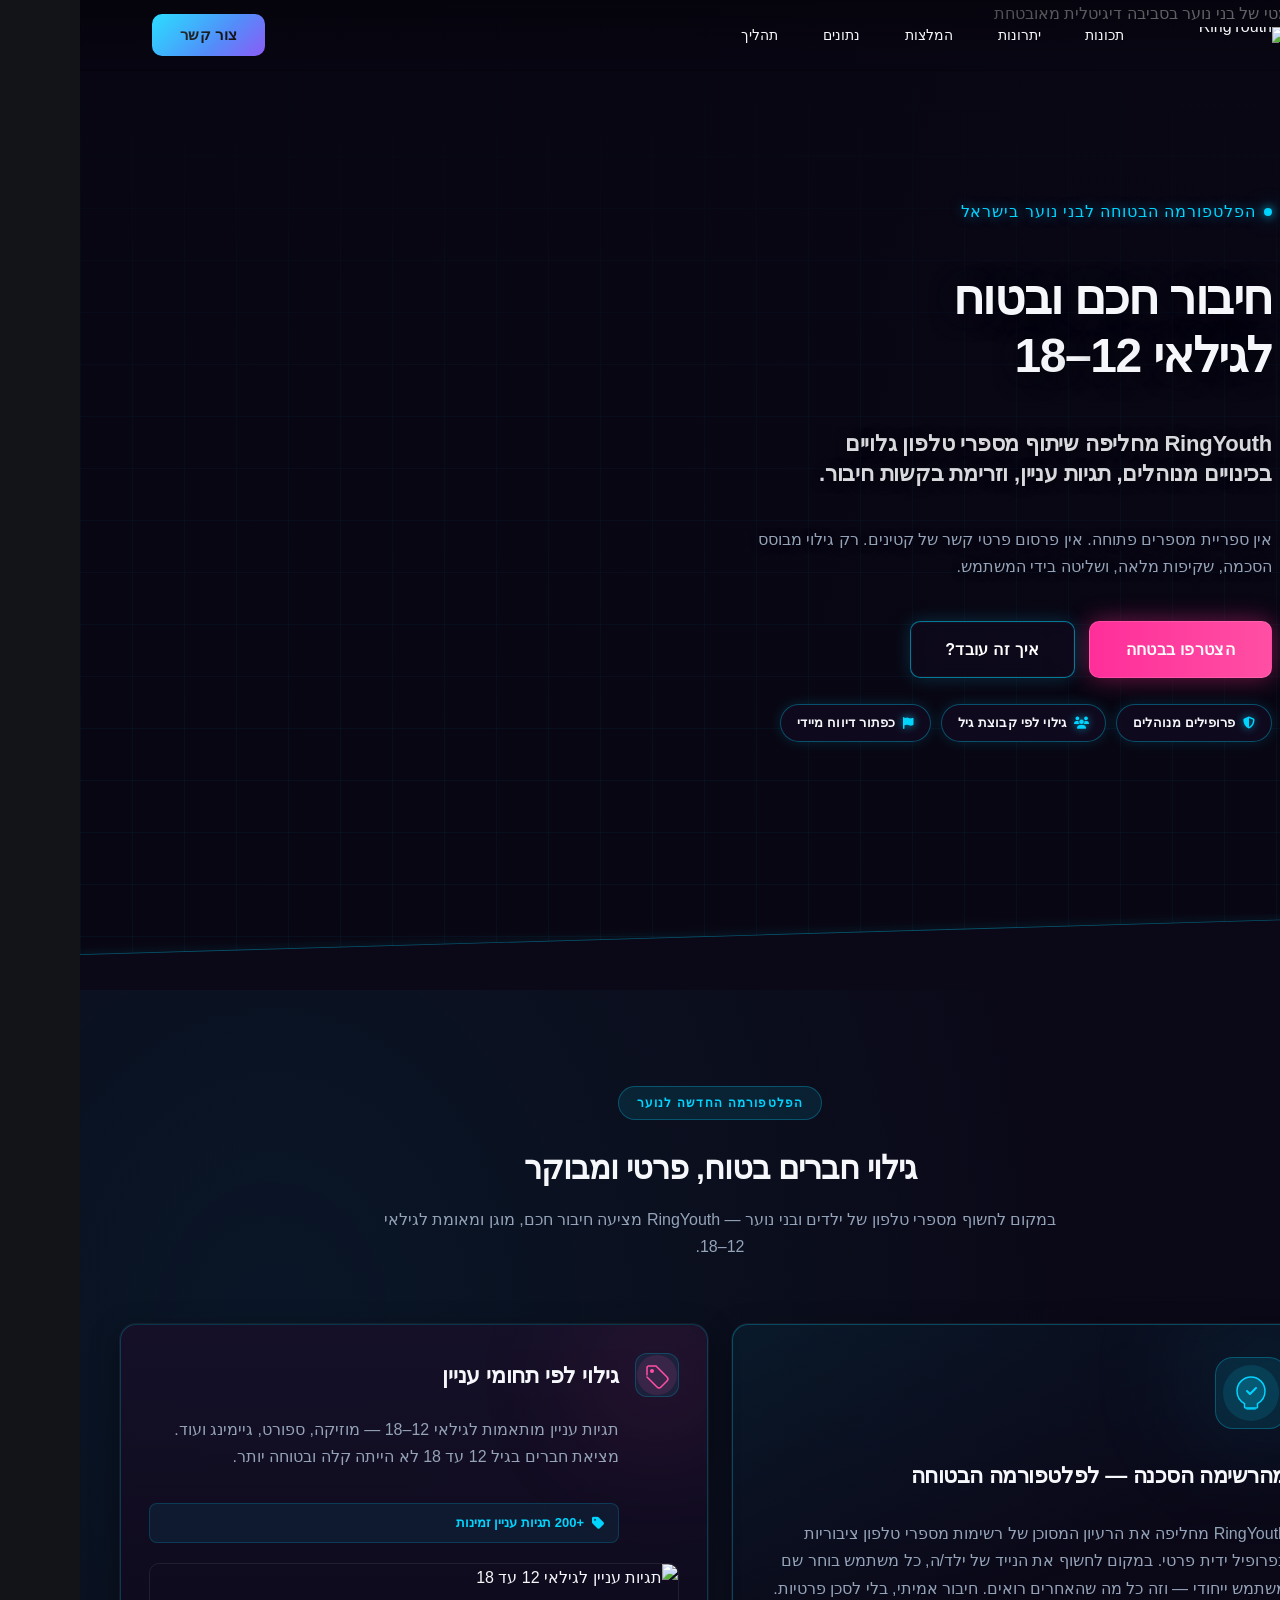
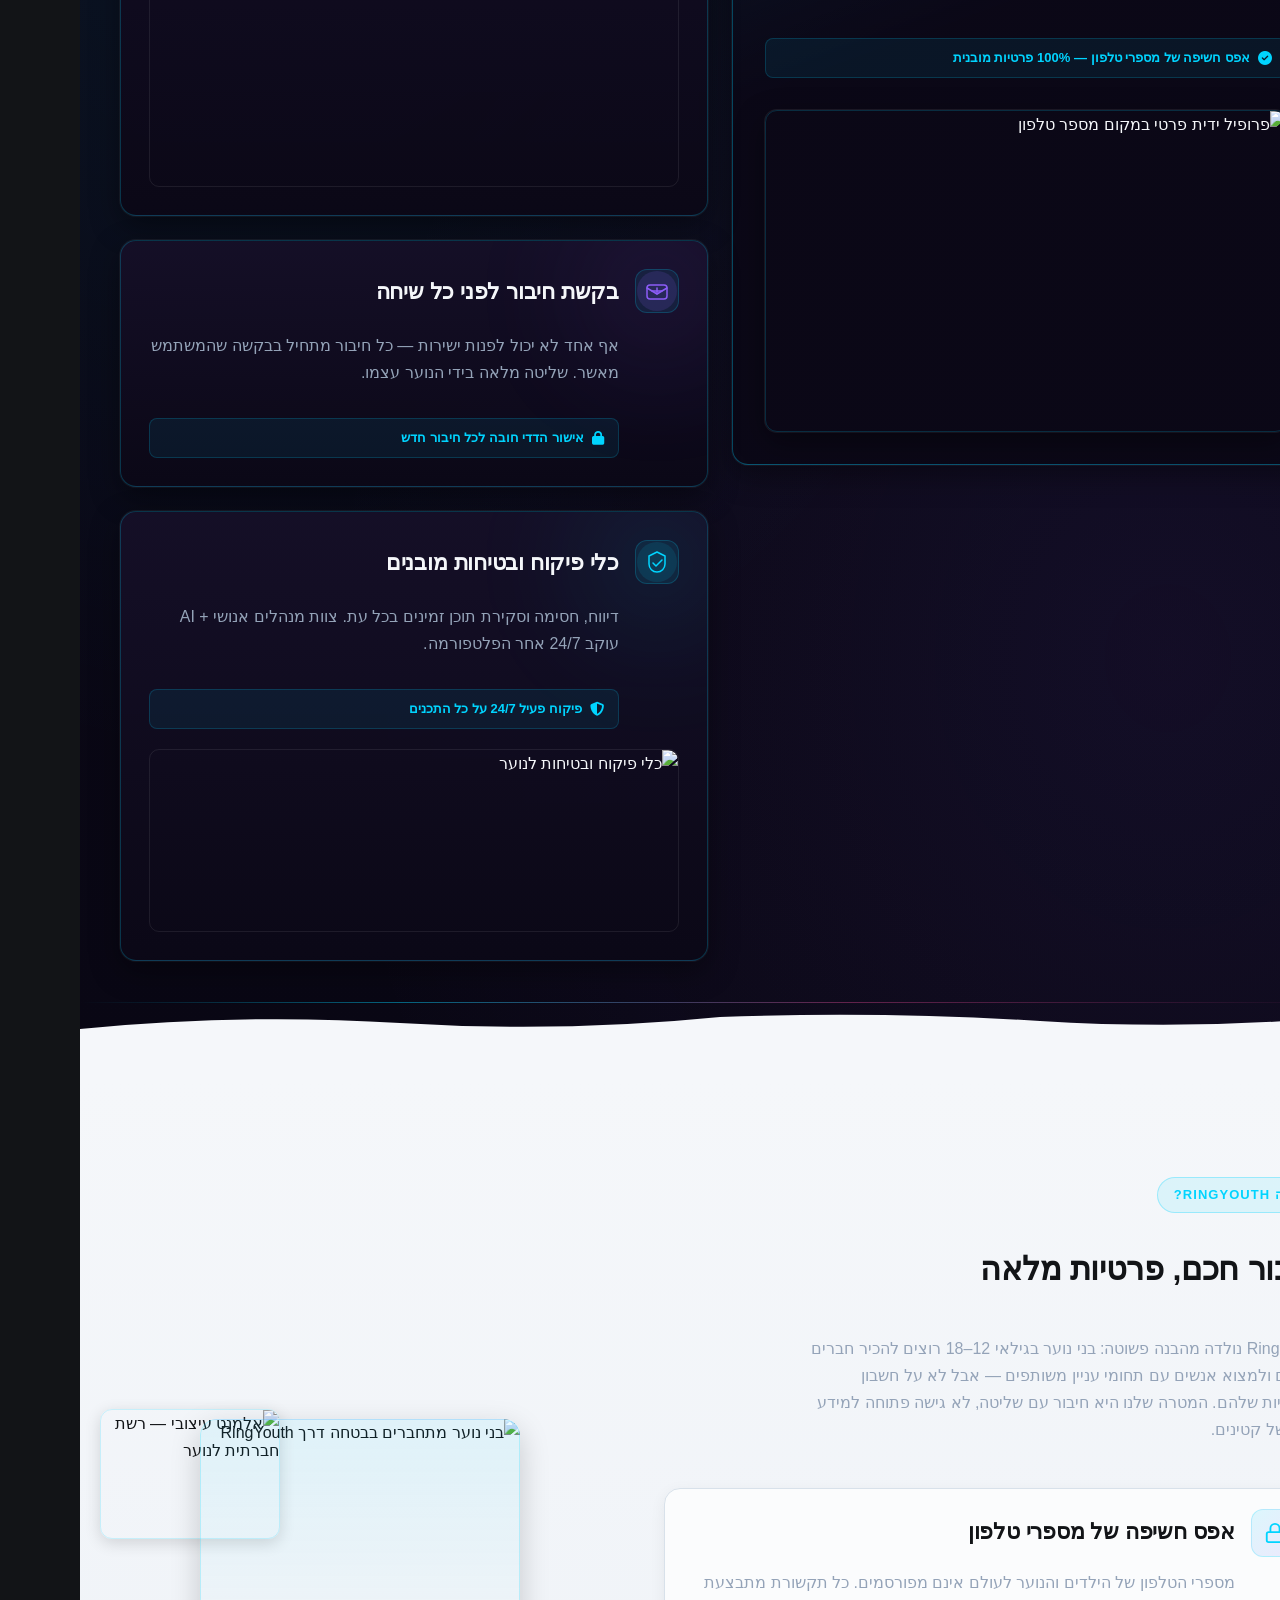
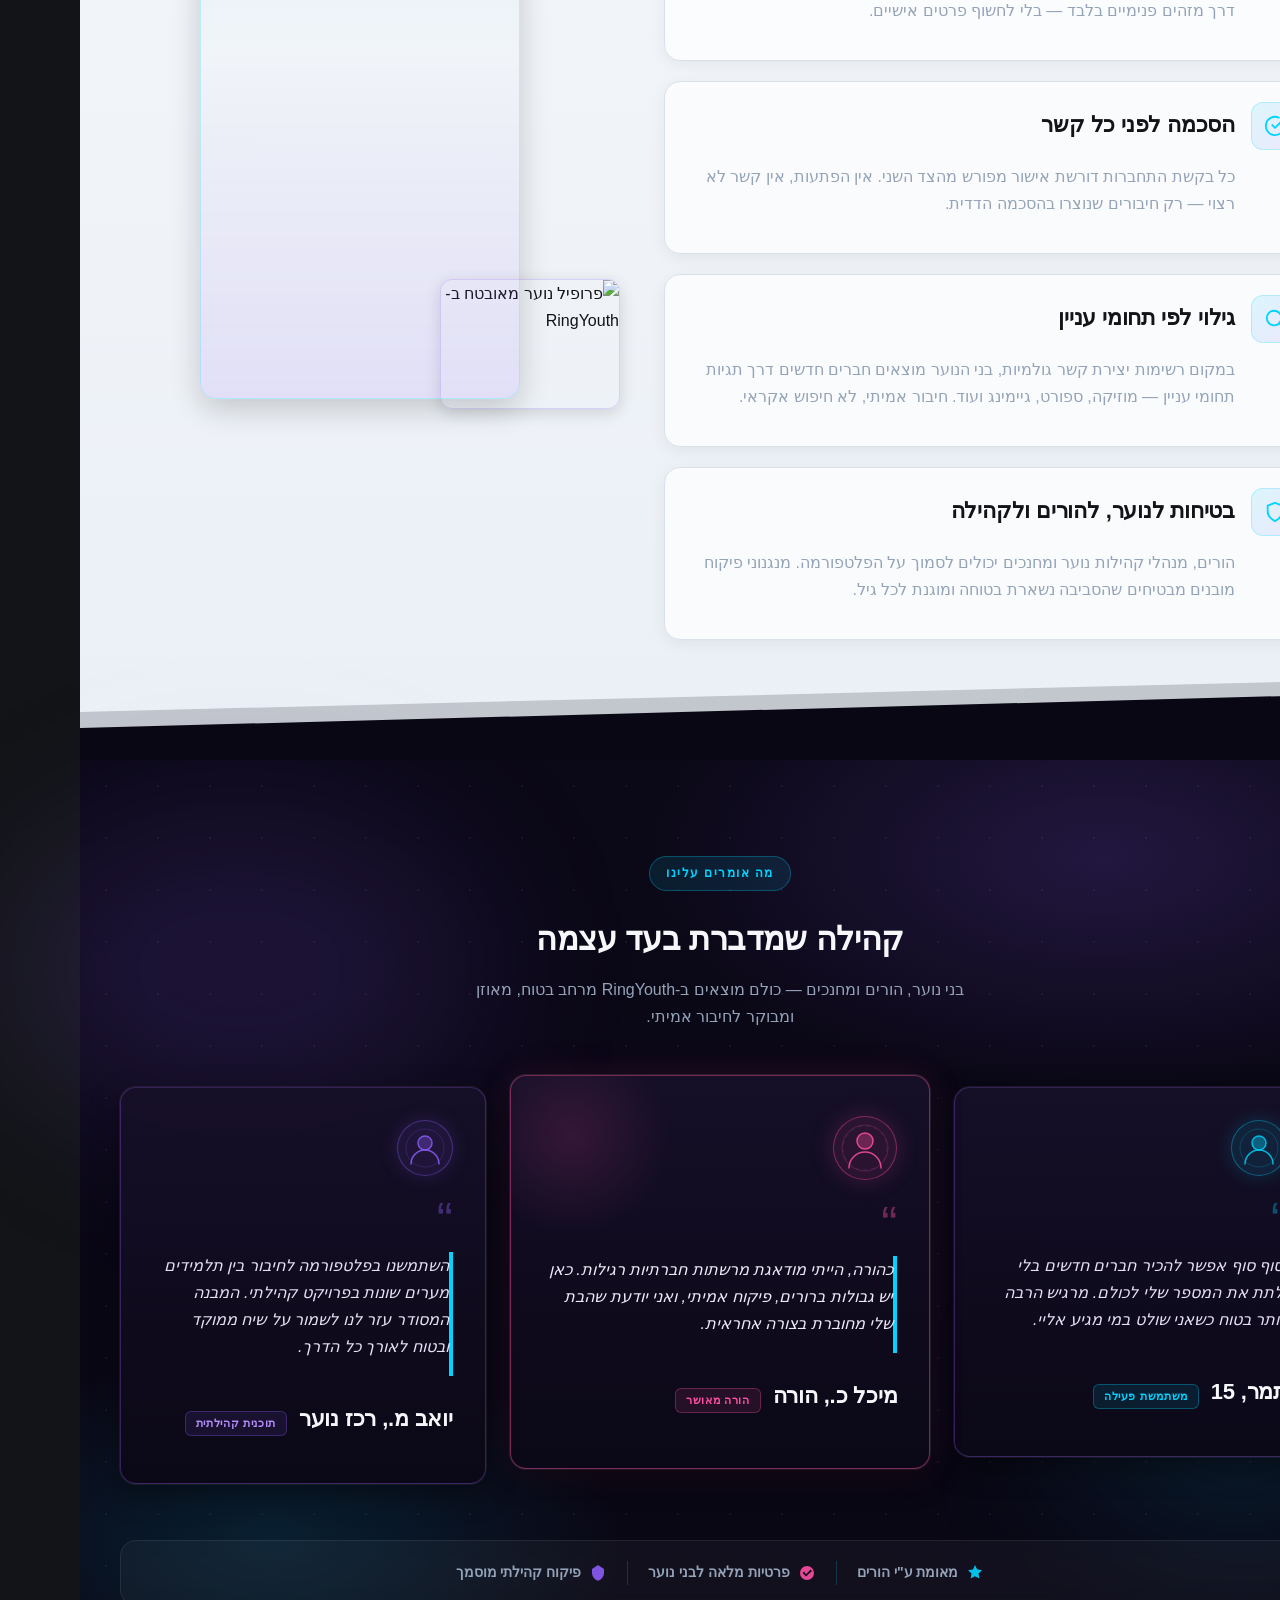
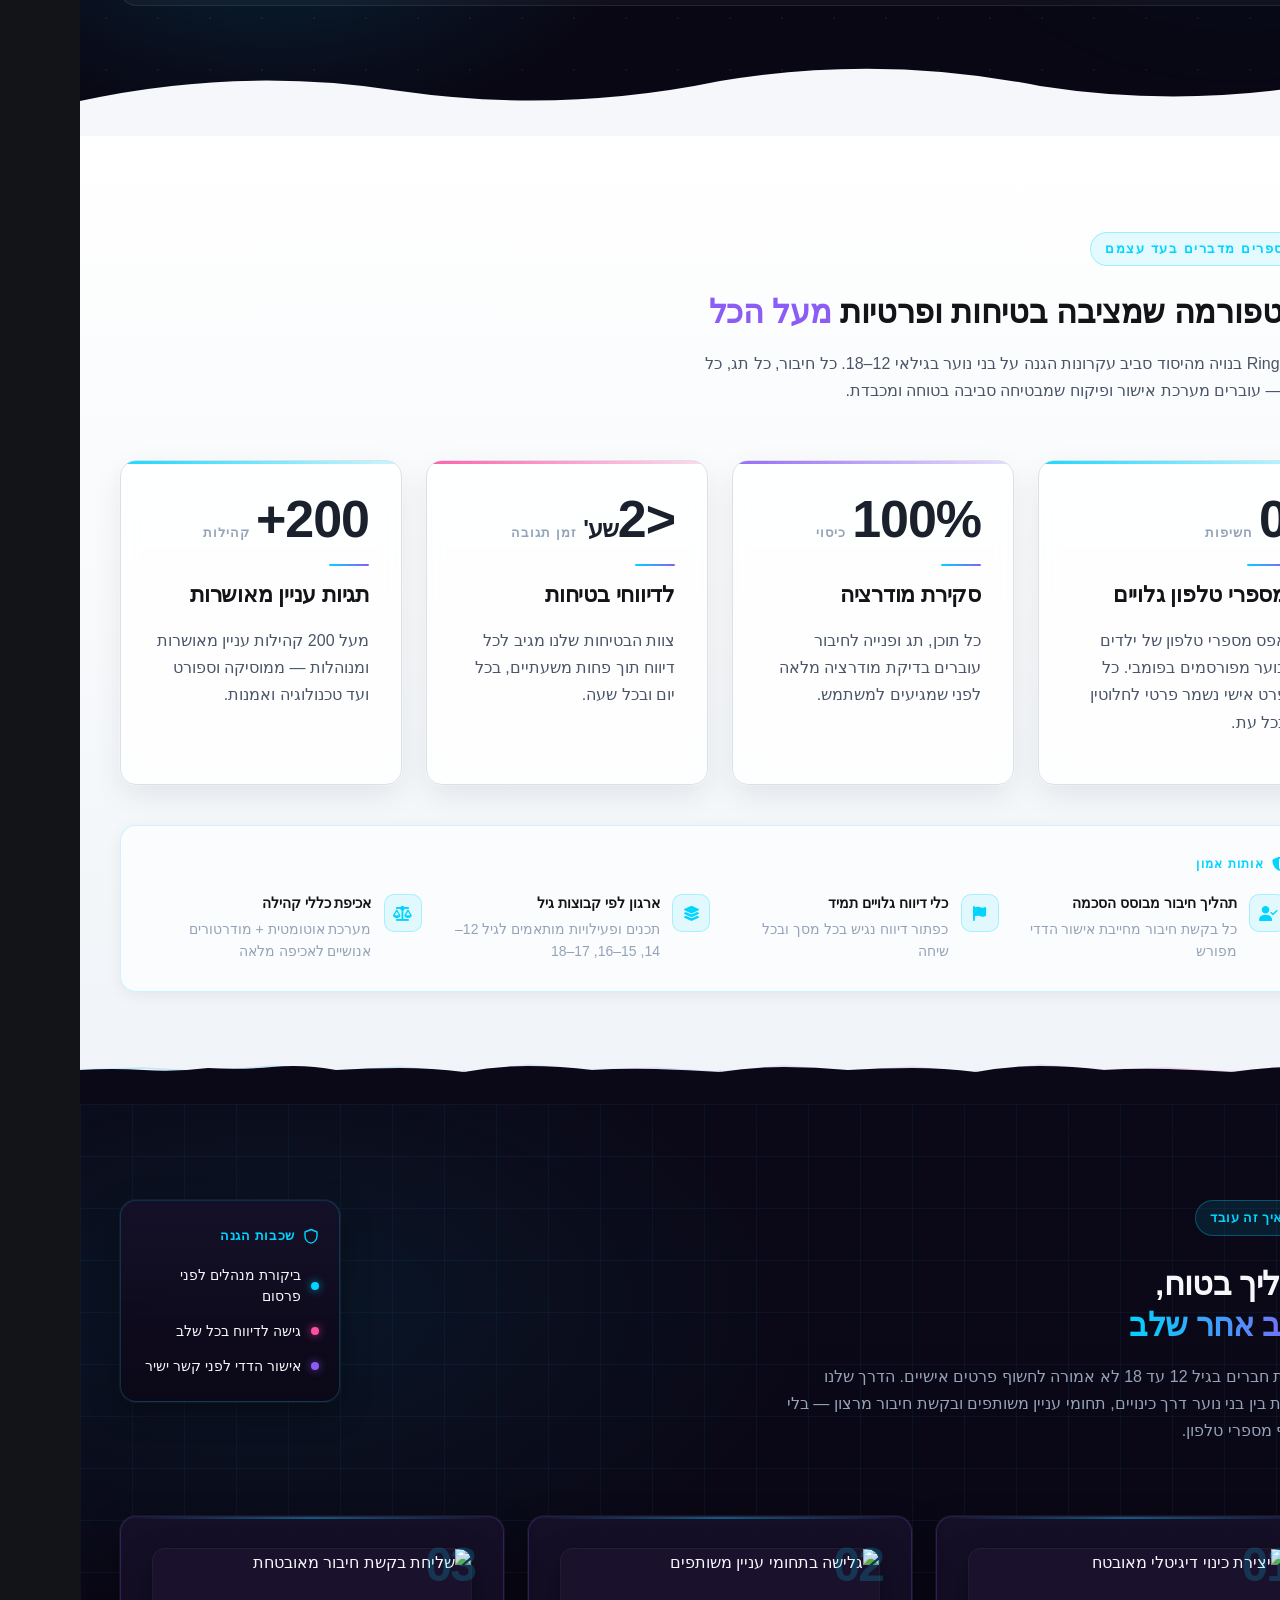
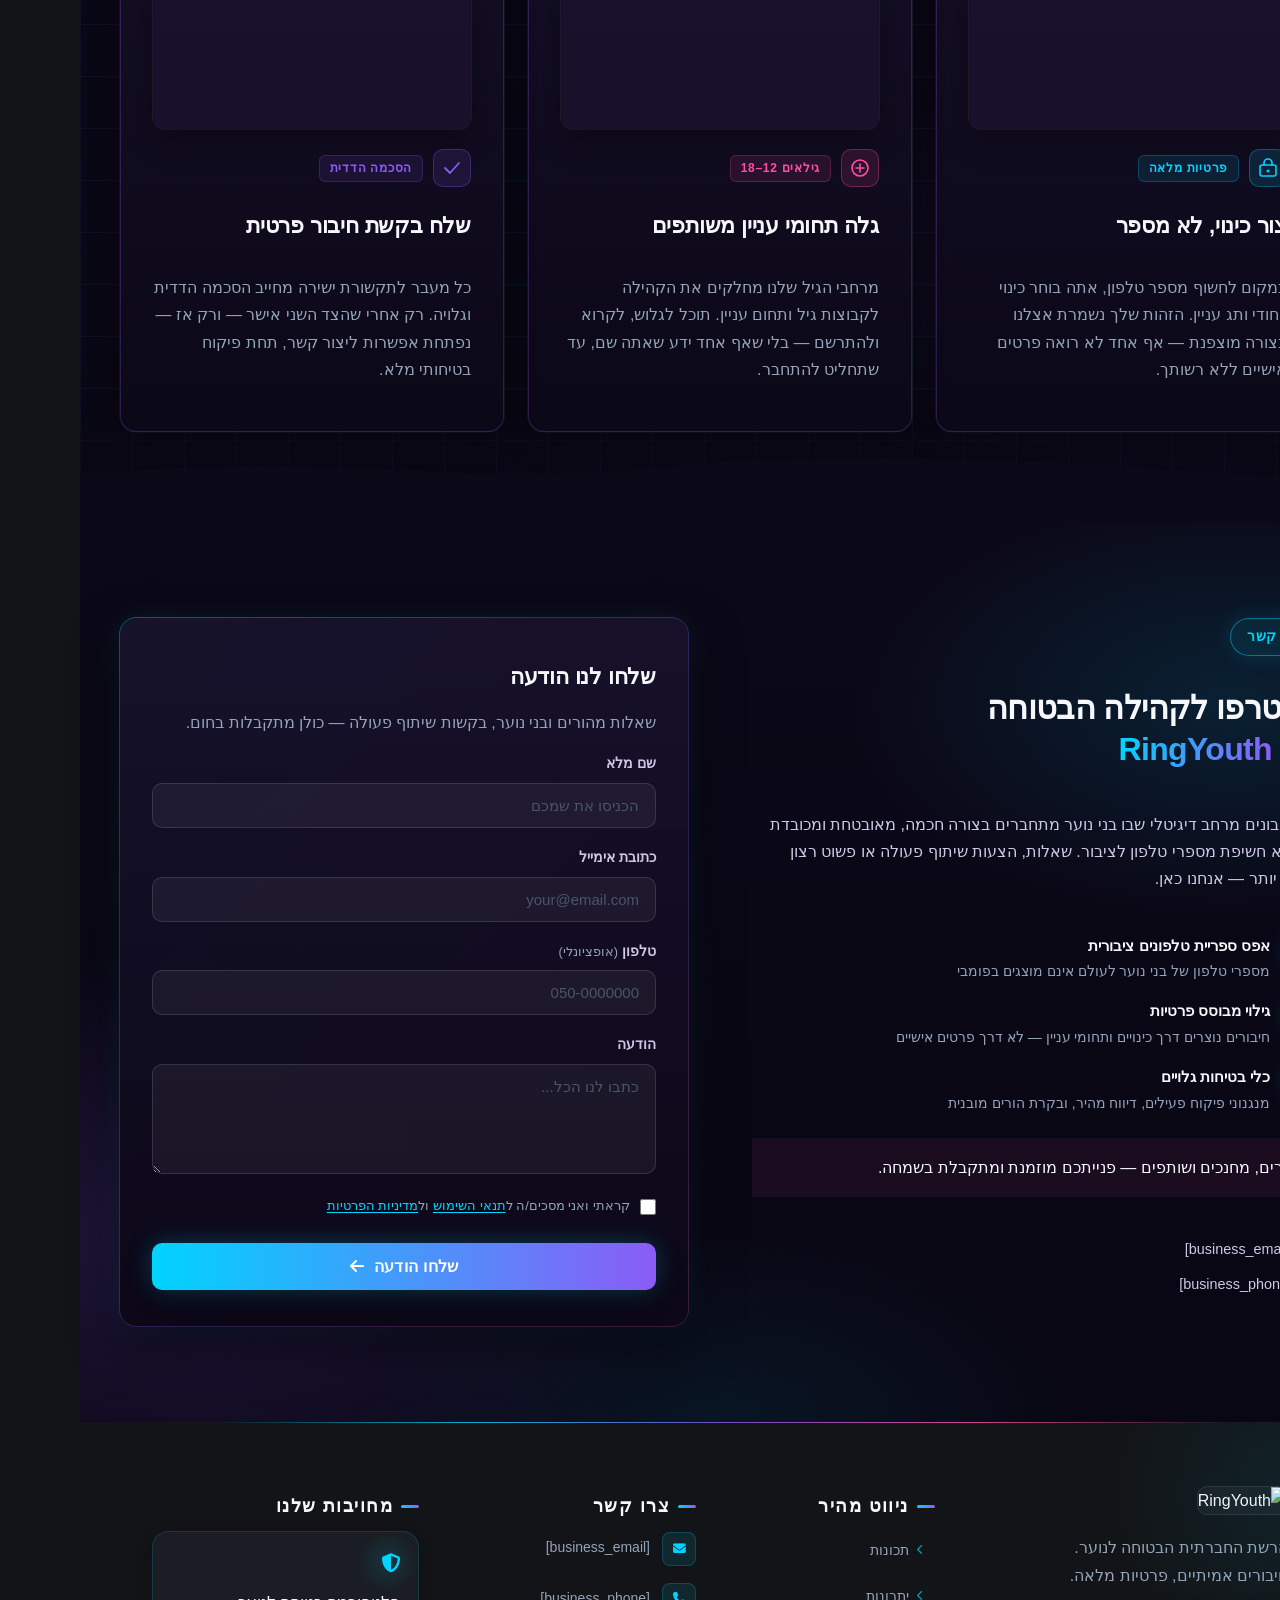
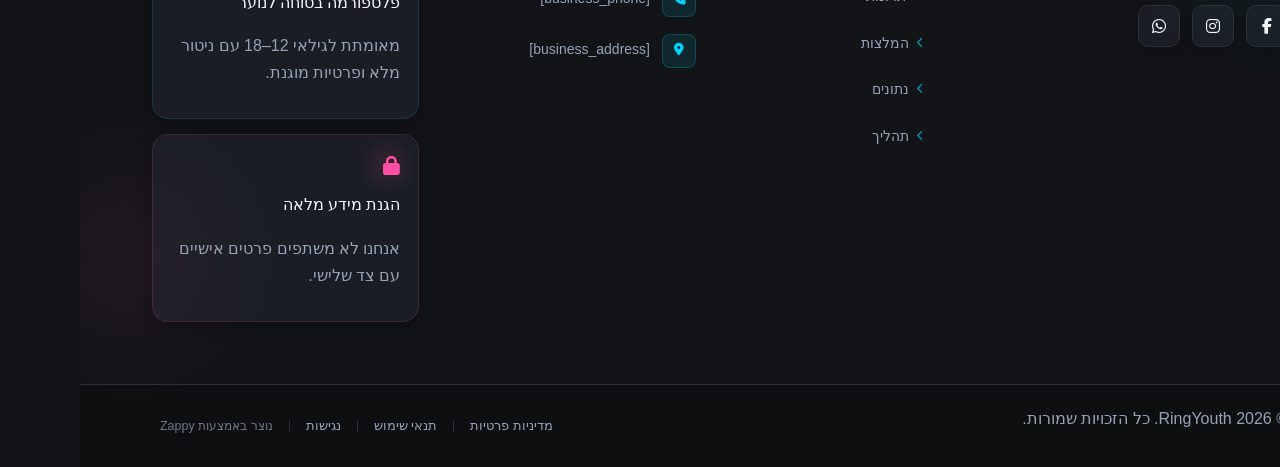
==== index.html @ 797d04e9 "Background sync: Progressive GitHub Sync" ====
<!DOCTYPE html>
<html lang="he" dir="rtl">
<head>
    <meta charset="UTF-8">
    <meta name="viewport" content="width=device-width, initial-scale=1.0">
    <meta name="robots" content="index, follow">
    <title>מספרי טלפון לבני נוער — RingYouth</title>
    <meta name="description" content="A website intended to list or share phone numbers of children and teenagers aged 12-18. This type of service raises serious privacy and safety concerns regardin">
    <meta name="keywords" content="מספרי טלפון לבני נוער, מדריך טלפון לילדים ונוער ישראל, איך למצוא מספר טלפון של נוער, מציאת חברים בגיל 12 עד 18">
    
    <!-- Favicons -->
    <link rel="icon" type="image/x-icon" href="/assets/favicon.ico">
    <link rel="icon" type="image/png" sizes="16x16" href="/assets/favicon-16x16.png">
    <link rel="icon" type="image/png" sizes="32x32" href="/assets/favicon-32x32.png">
    <link rel="icon" type="image/png" sizes="48x48" href="/assets/favicon-48x48.png">
    <link rel="icon" type="image/png" sizes="192x192" href="/assets/favicon-192x192.png">
    <link rel="icon" type="image/png" sizes="512x512" href="/assets/favicon-512x512.png">
    <link rel="apple-touch-icon" href="/assets/apple-touch-icon.png">
    <!-- Zappy Analytics -->
<script>
(function() {
  'use strict';
  
  // Configuration
  var config = {
    websiteId: 'dc1cea3d-219b-4611-b64d-7ca9a8ba3a64',
    apiUrl: 'https://api.zappy5.com/api/analytics/track',
    sessionDuration: 30 * 60 * 1000, // 30 minutes
    visitorDuration: 30 * 24 * 60 * 60 * 1000, // 30 days
    trackPageViews: true,
    trackClicks: true,
    trackFormSubmissions: true
  };
  
  // Generate or retrieve persistent visitor ID (30 days)
  function getVisitorId() {
    var visitorKey = 'zappy_visitor_' + config.websiteId;
    var visitor = null;
    
    try {
      visitor = localStorage.getItem(visitorKey);
      if (visitor) {
        var visitorData = JSON.parse(visitor);
        var now = Date.now();
        
        // Check if visitor ID is still valid (30 days)
        if (now - visitorData.created < config.visitorDuration) {
          // Update last seen timestamp
          visitorData.lastSeen = now;
          localStorage.setItem(visitorKey, JSON.stringify(visitorData));
          return visitorData.id;
        }
      }
    } catch (e) {
      console.warn('Zappy Analytics: LocalStorage not available');
    }
    
    // Generate new visitor ID
    var newVisitorId = 'zv_' + Date.now() + '_' + Math.random().toString(36).substr(2, 9);
    
    try {
      localStorage.setItem(visitorKey, JSON.stringify({
        id: newVisitorId,
        created: Date.now(),
        lastSeen: Date.now()
      }));
    } catch (e) {
      // Continue without local storage
    }
    
    return newVisitorId;
  }
  
  // Generate or retrieve session ID (30 minutes)
  function getSessionId() {
    var sessionKey = 'zappy_session_' + config.websiteId;
    var session = null;
    
    try {
      session = sessionStorage.getItem(sessionKey);
      if (session) {
        var sessionData = JSON.parse(session);
        var now = Date.now();
        
        // Check if session is still valid
        if (now - sessionData.timestamp < config.sessionDuration) {
          // Update timestamp
          sessionData.timestamp = now;
          sessionStorage.setItem(sessionKey, JSON.stringify(sessionData));
          return sessionData.id;
        }
      }
    } catch (e) {
      console.warn('Zappy Analytics: SessionStorage not available');
    }
    
    // Generate new session ID
    var newSessionId = 'zs_' + Date.now() + '_' + Math.random().toString(36).substr(2, 9);
    
    try {
      sessionStorage.setItem(sessionKey, JSON.stringify({
        id: newSessionId,
        timestamp: Date.now()
      }));
    } catch (e) {
      // Continue without session storage
    }
    
    return newSessionId;
  }
  
  var visitorId = getVisitorId();
  var sessionId = getSessionId();
  
  // Track an event
  function trackEvent(eventType, data) {
    data = data || {};
    
    var eventData = {
      website_id: config.websiteId,
      event_type: eventType,
      page_path: window.location.pathname,
      referrer: document.referrer || 'direct',
      visitor_id: visitorId,
      session_id: sessionId,
      metadata: data
    };
    
    // Use sendBeacon if available (better for page unload events)
    if (navigator.sendBeacon) {
      var blob = new Blob([JSON.stringify(eventData)], { type: 'application/json' });
      navigator.sendBeacon(config.apiUrl, blob);
    } else {
      // Fallback to fetch
      fetch(config.apiUrl, {
        method: 'POST',
        headers: {
          'Content-Type': 'application/json'
        },
        body: JSON.stringify(eventData),
        keepalive: true
      }).catch(function(error) {
        console.warn('Zappy Analytics: Failed to track event', error);
      });
    }
  }
  
  // Track page view
  if (config.trackPageViews) {
    trackEvent('pageview', {
      title: document.title,
      url: window.location.href
    });
  }
  
  // Track clicks on important elements
  if (config.trackClicks) {
    document.addEventListener('click', function(e) {
      var target = e.target;
      
      // Track button clicks (counted as actions)
      if (target.tagName === 'BUTTON' || target.closest('button')) {
        var button = target.tagName === 'BUTTON' ? target : target.closest('button');
        trackEvent('click', {
          element: 'button',
          text: button.textContent.trim().substring(0, 100),
          id: button.id || null,
          class: button.className || null
        });
      }
      
      // Track link clicks (navigation - not counted as actions)
      else if (target.tagName === 'A' || target.closest('a')) {
        var link = target.tagName === 'A' ? target : target.closest('a');
        trackEvent('navigation', {
          element: 'link',
          text: link.textContent.trim().substring(0, 100),
          href: link.href,
          external: link.hostname !== window.location.hostname
        });
      }
    }, true);
  }
  
  // Track form submissions
  if (config.trackFormSubmissions) {
    document.addEventListener('submit', function(e) {
      var form = e.target;
      
      trackEvent('form_submit', {
        form_id: form.id || null,
        form_name: form.name || null,
        form_action: form.action || null,
        form_method: form.method || 'GET'
      });
    }, true);
  }
  
  // Track time on page (send on page unload)
  var pageLoadTime = Date.now();
  
  window.addEventListener('beforeunload', function() {
    var timeOnPage = Math.floor((Date.now() - pageLoadTime) / 1000); // in seconds
    
    trackEvent('page_unload', {
      time_on_page: timeOnPage,
      page_path: window.location.pathname
    });
  });
  
  // Expose tracking function globally for custom events
  window.zappyAnalytics = {
    track: trackEvent,
    getVisitorId: function() { return visitorId; },
    getSessionId: function() { return sessionId; }
  };
  
})();
</script>
<!-- End Zappy Analytics -->
    <meta property="og:title" content="מספרי טלפון לבני נוער — RingYouth">
    <meta property="og:description" content="A website intended to list or share phone numbers of children and teenagers aged 12-18. This type of service raises serious privacy and safety concerns regardin">
    <meta name="twitter:card" content="summary_large_image">
    <meta name="twitter:title" content="מספרי טלפון לבני נוער — RingYouth">
    <meta name="twitter:description" content="A website intended to list or share phone numbers of children and teenagers aged 12-18. This type of service raises serious privacy and safety concerns regardin">
    <meta property="og:type" content="website">
  <meta property="og:locale" content="he_IL">
  
  
  
  
  
  <link rel="stylesheet" href="https://cdnjs.cloudflare.com/ajax/libs/font-awesome/6.4.0/css/all.min.css">

    <!-- Favicons -->
    <link rel="icon" type="image/x-icon" href="/assets/favicon.ico">
    <link rel="icon" type="image/png" sizes="16x16" href="/assets/favicon-16x16.png">
    <link rel="icon" type="image/png" sizes="32x32" href="/assets/favicon-32x32.png">
    <link rel="icon" type="image/png" sizes="48x48" href="/assets/favicon-48x48.png">
    <link rel="icon" type="image/png" sizes="192x192" href="/assets/favicon-192x192.png">
    <link rel="icon" type="image/png" sizes="512x512" href="/assets/favicon-512x512.png">
    <link rel="apple-touch-icon" href="/assets/apple-touch-icon.png">
    <!-- Cookie Consent -->
    <link rel="stylesheet" href="https://cdn.jsdelivr.net/npm/vanilla-cookieconsent@3/dist/cookieconsent.css">
    <script src="https://cdn.jsdelivr.net/npm/vanilla-cookieconsent@3/dist/cookieconsent.umd.js"></script>
    <!-- Mickidum Accessibility Toolbar -->
    <script src="https://cdn.jsdelivr.net/gh/mickidum/acc_toolbar/acctoolbar/acctoolbar.min.js"></script>
    <link rel="stylesheet" href="/styles.css">

    <style id="zappy-dropdown-submenu-styles">
      /* ========== DESKTOP DROPDOWN SUBMENU STYLES ========== */
      /* Base styles for dropdown submenus - parent must be positioned */
      .nav-menu li:has(.sub-menu), nav li:has(.sub-menu), .navbar li:has(.sub-menu), #navMenu li:has(.sub-menu) { position: relative; }
      /* Submenu base - hidden by default */
      .nav-menu .sub-menu, nav .sub-menu, .navbar .sub-menu, #navMenu .sub-menu { display: block !important; position: absolute !important; top: 100%; left: 0; min-width: 220px; background: white; border-radius: 8px; box-shadow: 0 8px 25px rgba(0,0,0,0.15); padding: 8px 0; opacity: 0; visibility: hidden; transform: translateY(10px); transition: all 0.3s ease; z-index: 1000; list-style: none; pointer-events: none; }
      /* CRITICAL: Desktop hover styles to show dropdown */
      .nav-menu li:hover > .sub-menu, nav li:hover > .sub-menu, .navbar li:hover > .sub-menu, #navMenu li:hover > .sub-menu { opacity: 1 !important; visibility: visible !important; transform: translateY(0) !important; pointer-events: auto !important; }
      /* Submenu item styling */
      .sub-menu li { list-style: none; margin: 0; padding: 0; }
      .sub-menu a { display: block !important; padding: 10px 16px !important; color: var(--text-dark, #333) !important; font-weight: 500; text-decoration: none; white-space: nowrap; transition: background-color 0.2s; }
      .sub-menu .zappy-nav-child > a { padding-left: 28px !important; font-size: 0.9em !important; opacity: 0.85 !important; }
      [dir="rtl"] .sub-menu .zappy-nav-child > a, html[lang="he"] .sub-menu .zappy-nav-child > a, html[lang="ar"] .sub-menu .zappy-nav-child > a { padding-left: 10px !important; padding-right: 28px !important; }
      .sub-menu .zappy-nav-parent > a { font-weight: 600 !important; }
      .sub-menu a:hover { background-color: #f5f5f5; }
      /* RTL (Hebrew/Arabic) dropdown positioning */
      [dir="rtl"] .nav-menu .sub-menu, [dir="rtl"] nav .sub-menu, [dir="rtl"] .navbar .sub-menu, html[lang="he"] .nav-menu .sub-menu, html[lang="he"] nav .sub-menu, html[lang="he"] .navbar .sub-menu, html[lang="ar"] .nav-menu .sub-menu, html[lang="ar"] nav .sub-menu, html[lang="ar"] .navbar .sub-menu { left: auto !important; right: 0 !important; }
      /* Hide empty dropdown menus (exclude catalog sub-menus that use <a> children instead of <li>) */
      .sub-menu:empty, .sub-menu:not(:has(li:not(.zappy-hidden-menu-item))):not(:has(> a)), .sub-menu:not(:has(li)):not(:has(> a)) { display: none !important; opacity: 0 !important; visibility: hidden !important; pointer-events: none !important; }
      /* Desktop: show submenu on Menu Group hover */
      li:has(.menu-group-title):hover > .sub-menu { opacity: 1 !important; visibility: visible !important; transform: translateY(0) !important; pointer-events: auto !important; }
      /* Menu Group title styling */
      .nav-menu > li > .menu-group-title, #navMenu > li > .menu-group-title { display: inline-block; padding: 0.5rem 1rem; cursor: default; user-select: none; }
      
      /* ========== MOBILE SUBMENU STYLES ========== */
      @media (max-width: 768px) {
        .nav-menu .sub-menu, nav .sub-menu, .navbar .sub-menu, #navMenu .sub-menu { position: static !important; transform: none !important; box-shadow: none !important; background: transparent !important; max-height: 0; overflow: hidden; opacity: 0; visibility: hidden; transition: max-height 0.3s ease, opacity 0.3s ease; padding: 0 !important; border-radius: 0 !important; }
        .navbar .sub-menu.mobile-expanded, .nav-menu .sub-menu.mobile-expanded, #navMenu .sub-menu.mobile-expanded { max-height: none !important; overflow-y: visible !important; opacity: 1 !important; visibility: visible !important; padding: 8px 0 8px 16px !important; }
        [dir="rtl"] .sub-menu.mobile-expanded, html[lang="he"] .sub-menu.mobile-expanded { padding: 8px 16px 8px 0 !important; }
        /* Disable hover behavior on mobile */
        .nav-menu li:hover > .sub-menu, nav li:hover > .sub-menu, .navbar li:hover > .sub-menu, #navMenu li:hover > .sub-menu { opacity: 0; visibility: hidden; pointer-events: none; }
        .nav-menu li > .sub-menu.mobile-expanded, nav li > .sub-menu.mobile-expanded, .navbar li > .sub-menu.mobile-expanded, #navMenu li > .sub-menu.mobile-expanded { opacity: 1 !important; visibility: visible !important; pointer-events: auto !important; }
        .nav-menu li:has(.sub-menu), nav li:has(.sub-menu), .navbar li:has(.sub-menu), #navMenu li:has(.sub-menu) { display: flex !important; flex-wrap: wrap !important; align-items: center !important; position: relative !important; min-height: 44px !important; }
        .nav-menu li:has(.sub-menu) > a, nav li:has(.sub-menu) > a, .navbar li:has(.sub-menu) > a, #navMenu li:has(.sub-menu) > a { flex: 1 !important; min-width: 0 !important; }
        .nav-menu li:has(.sub-menu) > .menu-group-title, nav li:has(.sub-menu) > .menu-group-title, .navbar li:has(.sub-menu) > .menu-group-title, #navMenu li:has(.sub-menu) > .menu-group-title { flex: 1 !important; min-width: 0 !important; padding: 0 !important; line-height: inherit !important; }
        .nav-menu li:has(.sub-menu) > .sub-menu, nav li:has(.sub-menu) > .sub-menu, .navbar li:has(.sub-menu) > .sub-menu, #navMenu li:has(.sub-menu) > .sub-menu { flex-basis: 100% !important; width: 100% !important; }
        .nav-menu li:has(.sub-menu) > a [class*="chevron"], .nav-menu li:has(.sub-menu) > a [class*="arrow"], .nav-menu li:has(.sub-menu) > a .fa-chevron-down, .nav-menu li:has(.sub-menu) > a .fa-angle-down, nav li:has(.sub-menu) > a [class*="chevron"], nav li:has(.sub-menu) > a [class*="arrow"], #navMenu li:has(.sub-menu) > a [class*="chevron"], #navMenu li:has(.sub-menu) > a [class*="arrow"] { display: none !important; visibility: hidden !important; }
        .mobile-submenu-toggle { display: flex !important; align-items: center !important; justify-content: center !important; width: 44px !important; height: auto !important; background: transparent !important; border: none !important; cursor: pointer !important; color: var(--text-light) !important; position: static !important; flex-shrink: 0 !important; align-self: stretch !important; z-index: 2 !important; padding: 0 !important; margin: 0 !important; }
        .mobile-submenu-toggle::after { content: '' !important; width: 0 !important; height: 0 !important; border-left: 6px solid transparent !important; border-right: 6px solid transparent !important; border-top: 7px solid currentColor !important; transition: transform 0.3s ease !important; }
        .mobile-submenu-toggle.expanded::after { transform: rotate(180deg) !important; }
        .sub-menu a { padding: 10px 0 !important; display: block !important; color: var(--text-light) !important; white-space: normal !important; }
        .sub-menu .zappy-nav-child > a { padding-left: 28px !important; font-size: 0.9em !important; opacity: 0.85 !important; }
        [dir="rtl"] .sub-menu .zappy-nav-child > a, html[lang="he"] .sub-menu .zappy-nav-child > a, html[lang="ar"] .sub-menu .zappy-nav-child > a { padding-left: 0 !important; padding-right: 28px !important; }
        .sub-menu .zappy-nav-parent > a { font-weight: 600 !important; }
        .nav-menu.active, #navMenu.active { max-width: 100vw !important; overflow-x: hidden !important; box-sizing: border-box !important; }
        .navbar .sub-menu li a, nav.navbar .sub-menu li a, .zappy-products-dropdown .sub-menu a { color: var(--text-light) !important; }
      }
      @media (min-width: 769px) { .mobile-submenu-toggle { display: none !important; } }
    </style>

    <style id="mobile-lang-menu-deployed-css">
    @media (max-width: 768px) {
      .lang-switcher,
      .nav-cta-container .lang-switcher,
      .nav-container .lang-switcher,
      .navbar .lang-switcher,
      .navbar .nav-cta-container .lang-switcher,
      .nav-icons-left .lang-switcher,
      .nav-ecommerce-icons .lang-switcher { display: none !important; }
      .mobile-lang-menu { width: 100%; border-top: 1px solid rgba(128,128,128,0.2); padding: 8px 0 0 0; margin-top: 8px; }
      .mobile-lang-toggle { display: flex !important; align-items: center; justify-content: space-between; width: 100%; padding: 12px 16px; background: none; border: none; cursor: pointer; font-size: 15px; color: inherit; font-family: inherit; }
      .mobile-lang-toggle::after { content: ''; display: inline-block; width: 8px; height: 8px; border-right: 2px solid currentColor; border-bottom: 2px solid currentColor; transform: rotate(45deg); transition: transform 0.3s ease; margin-left: 8px; }
      .mobile-lang-toggle.expanded::after { transform: rotate(-135deg); }
      .mobile-lang-options { max-height: 0; overflow: hidden; transition: max-height 0.3s ease; }
      .mobile-lang-options.expanded { max-height: 300px; }
      .mobile-lang-option { display: flex !important; align-items: center; gap: 10px; padding: 10px 24px; text-decoration: none; color: inherit; font-size: 14px; font-family: inherit; }
      .mobile-lang-option:hover { background: rgba(128,128,128,0.1); }
      .mobile-lang-option.active { font-weight: 600; opacity: 0.7; pointer-events: none; }
      .mobile-lang-option img { width: 20px; height: 20px; border-radius: 50%; }
    }
    @media (min-width: 769px) {
      .mobile-lang-menu { display: none !important; }
    }
    </style>

    <style id="zappy-widget-visibility">
      #mic-access-tool-general-button, .mic-access-tool-general-button,
      #mic-init-access-tool .mic-access-tool-general-button, #mic-init-access-tool #mic-access-tool-general-button,
      ._access-icon, #mic-access-tool-box, .mic-access-tool-box,
      #mic-init-access-tool #mic-access-tool-box, div[id*="mic-access-tool-box"], ._access-menu {
        display: none !important; visibility: hidden !important; opacity: 0 !important; pointer-events: none !important;
      }
    </style>
</head>
<body>

  <nav class="navbar" dir="rtl">
  <button class="mobile-toggle" id="mobileToggle" aria-label="Menu">
    <svg class="hamburger-icon" width="24" height="24" viewBox="0 0 24 24" fill="none">
      <path d="M3 12h18M3 6h18M3 18h18" stroke="currentColor" stroke-width="2" stroke-linecap="round"></path>
    </svg>
    <svg class="close-icon" width="24" height="24" viewBox="0 0 24 24" fill="none" style="display: none;">
      <path d="M18 6L6 18M6 6l12 12" stroke="currentColor" stroke-width="2" stroke-linecap="round"></path>
    </svg>
  </button>

  <button class="phone-header-btn" data-phone="" aria-label="Call">
    <svg width="20" height="20" viewBox="0 0 24 24" fill="currentColor">
      <path d="M22 16.92v3a2 2 0 0 1-2.18 2 19.79 19.79 0 0 1-8.63-3.07 19.5 19.5 0 0 1-6-6 19.79 19.79 0 0 1-3.07-8.67A2 2 0 0 1 4.11 2h3a2 2 0 0 1 2 1.72 12.84 12.84 0 0 0 .7 2.81 2 2 0 0 1-.45 2.11L8.09 9.91a16 16 0 0 0 6 6l1.27-1.27a2 2 0 0 1 2.11-.45 12.84 12.84 0 0 0 2.81.7A2 2 0 0 1 22 16.92z"></path>
    </svg>
  </button>

  <div class="nav-container">
    <div class="nav-right-group"><div class="nav-brand">
      <a href="/" class="logo-link">
        <img src="/assets/business-logo.webp" alt="RingYouth" class="logo">
      </a>
    </div><ul class="nav-menu" id="navMenu"><li><a href="#features">תכונות</a></li><li><a href="#benefits">יתרונות</a></li><li><a href="#testimonials">המלצות</a></li><li><a href="#stats">נתונים</a></li><li><a href="#process">תהליך</a></li></ul></div>

    

    <div class="nav-cta-container">
      <a href="#contact" class="nav-cta-btn">צור קשר</a>
    </div>
  </div>
</nav>
<script>

// Navbar Mobile Menu Toggle and Contrast Fix
(function() {
  // Use 'load' event instead of 'DOMContentLoaded' to ensure we run AFTER all other scripts
  window.addEventListener('load', function() {
    
    // FIX MOBILE BUTTON CONTRAST
    // Detect navbar background color and apply contrasting color to mobile buttons
    const navbar = document.querySelector('.navbar, nav, header');
    if (!navbar) {
      console.log('[Navbar] Navbar element not found');
      return;
    }
    
    // DECLARE VARIABLES EARLY to avoid Temporal Dead Zone errors
    // These are used in multiple places below
    let mobileToggle = document.getElementById('mobileToggle') ||
                       document.querySelector('.mobile-toggle') ||
                       document.querySelector('.hamburger') ||
                       document.querySelector('.hamburger-menu') ||
                       document.querySelector('.menu-toggle') ||
                       document.querySelector('.burger-menu') ||
                       document.querySelector('[aria-label="Menu"]') ||
                       document.querySelector('[aria-label="תפריט"]');
    
    const phoneBtn = document.querySelector('.phone-header-btn');
    
    const computedStyle = window.getComputedStyle(navbar);
    let bgColor = computedStyle.backgroundColor;
    
    console.log('[Navbar] Initial navbar background:', bgColor);
    
    // Check if background is transparent or rgba with 0 alpha
    const isTransparent = bgColor === 'transparent' || 
                         bgColor === 'rgba(0, 0, 0, 0)' ||
                         (bgColor.startsWith('rgba') && bgColor.includes(', 0)'));
    
    if (isTransparent) {
      // Check for background-image or gradient
      const bgImage = computedStyle.backgroundImage;
      if (bgImage && bgImage !== 'none') {
        console.log('[Navbar] Navbar has background image/gradient, using dark text');
        bgColor = 'rgb(240, 240, 240)'; // Assume light background
      } else {
        // Transparent navbar - check body background
        const bodyBg = window.getComputedStyle(document.body).backgroundColor;
        console.log('[Navbar] Navbar transparent, using body background:', bodyBg);
        bgColor = bodyBg;
      }
    }
    
    // Calculate luminance to determine if background is light or dark
    const rgb = bgColor.match(/\d+/g);
    if (rgb && rgb.length >= 3) {
      const r = parseInt(rgb[0]);
      const g = parseInt(rgb[1]);
      const b = parseInt(rgb[2]);
      const luminance = (0.299 * r + 0.587 * g + 0.114 * b) / 255;
      
      // Mobile button colors are set by Claude's AI-generated CSS (same as .nav-menu a)
      // No dynamic color overrides needed - colors come from the generated navbar CSS
      console.log('[Navbar] Mobile button colors preserved from Claude CSS (luminance:', luminance.toFixed(2) + ')');
      
      // FIX ICON SIZES - Ensure SVGs are properly sized and visible
      // INJECT CRITICAL CSS TO OVERRIDE ANY CONFLICTING RULES
      const criticalCSS = document.createElement('style');
      criticalCSS.id = 'zappy-mobile-nav-fix';
      const htmlLang = document.documentElement.lang || 'en';
      const htmlDir = document.documentElement.dir || 'ltr';
      // Check both dir attribute AND lang for RTL detection
      // dir="rtl" is the most reliable indicator
      const isRTL = htmlDir === 'rtl' || htmlLang === 'he' || htmlLang === 'ar';
      
      criticalCSS.textContent = `
        /* Hide mobile buttons on desktop, show only on mobile */
        @media (min-width: 769px) {
          .mobile-toggle,
          .phone-header-btn {
            display: none !important;
          }
        }
        
        /* Show and position mobile buttons correctly on mobile */
        @media (max-width: 768px) {
          .mobile-toggle,
          .phone-header-btn {
            position: absolute !important;
            top: 50% !important;
            transform: translateY(-50%) !important;
            z-index: 1001 !important;
            display: flex !important;
            align-items: center !important;
            justify-content: center !important;
            width: 36px !important;
            height: 36px !important;
            border-radius: 50% !important;
            border: none !important;
            cursor: pointer !important;
            padding: 6px !important;
            background: none !important;
            color: var(--nav-text, var(--text-light)) !important;
          }
          
          /* LTR positioning (default): hamburger LEFT, phone RIGHT */
          html:not([dir="rtl"]):not([lang="he"]):not([lang="ar"]) .mobile-toggle,
          html[dir="ltr"] .mobile-toggle {
            left: 12px !important;
            right: auto !important;
          }
          html:not([dir="rtl"]):not([lang="he"]):not([lang="ar"]) .phone-header-btn,
          html[dir="ltr"] .phone-header-btn {
            right: 12px !important;
            left: auto !important;
          }
          
          /* RTL positioning: hamburger RIGHT, phone LEFT */
          html[dir="rtl"] .mobile-toggle,
          html[lang="he"] .mobile-toggle,
          html[lang="ar"] .mobile-toggle {
            right: 12px !important;
            left: auto !important;
          }
          html[dir="rtl"] .phone-header-btn,
          html[lang="he"] .phone-header-btn,
          html[lang="ar"] .phone-header-btn {
            left: 12px !important;
            right: auto !important;
          }
          
          /* CRITICAL: Ensure nav-container has min-height on mobile */
          /* All children are positioned absolutely/fixed on mobile, so height:auto collapses to 0 */
          .nav-container {
            min-height: 70px !important;
            position: relative !important;
          }
          
          /* Ensure SVG icons are properly sized and inherit color */
          .mobile-toggle svg,
          .phone-header-btn svg {
            width: 24px !important;
            height: 24px !important;
            /* Don't force display - let JavaScript control hamburger/close toggle */
          }
          
          /* Reset nav-cta-container on mobile - remove desktop box-shadow/padding */
          /* that creates a visible ghost box when CTA button is hidden */
          .nav-cta-container {
            box-shadow: none !important;
            padding: 0 !important;
          }
          
          /* Hide nav-cta-container entirely on mobile when there's no lang-switcher */
          /* (only the CTA button is inside, and it's hidden on mobile) */
          .nav-cta-container:not(:has(.lang-switcher)) {
            display: none !important;
          }
          
          /* CRITICAL: Prevent hero image fade gradient from bleeding over headline text */
          /* The .image-fade-gradient has bottom: -30px (extends below parent) */
          /* On mobile stacked layout, this overlaps the h1 text below the image */
          .hero-image-column {
            overflow: hidden !important;
          }
          .image-fade-gradient {
            bottom: 0 !important;
          }
          
          /* Hide desktop language switcher on mobile - hamburger menu handles it */
          /* High specificity to override stored CSS */
          .lang-switcher,
          .nav-cta-container .lang-switcher,
          .nav-container .lang-switcher,
          .navbar .lang-switcher,
          .navbar .nav-cta-container .lang-switcher {
            display: none !important;
          }
        }
      `;
      
      // Remove existing fix if present and inject new one
      const existing = document.getElementById('zappy-mobile-nav-fix');
      if (existing) existing.remove();
      document.head.appendChild(criticalCSS);
      
      console.log('[Navbar] Critical CSS injected for mobile nav positioning');
      
      // ONLY apply inline positioning styles on mobile viewport
      // On desktop, the CSS handles hiding these buttons with display: none
      // Inline styles were breaking desktop layout by overriding CSS
      const isMobileViewport = window.innerWidth <= 768;
      
      if (mobileToggle) {
        // Icon sizing applies to all viewports for consistency
        const hamburgerIcon = mobileToggle.querySelector('.hamburger-icon');
        const closeIcon = mobileToggle.querySelector('.close-icon');
        
        if (hamburgerIcon) {
          hamburgerIcon.style.setProperty('width', '24px', 'important');
          hamburgerIcon.style.setProperty('height', '24px', 'important');
          hamburgerIcon.style.setProperty('display', 'block', 'important'); // Show hamburger by default
        }
        if (closeIcon) {
          closeIcon.style.setProperty('width', '24px', 'important');
          closeIcon.style.setProperty('height', '24px', 'important');
          closeIcon.style.setProperty('display', 'none', 'important'); // Hide close icon by default
        }
        
        // ONLY set positioning inline styles on mobile
        if (isMobileViewport) {
          mobileToggle.style.setProperty('position', 'absolute', 'important');
          mobileToggle.style.setProperty('top', '50%', 'important');
          mobileToggle.style.setProperty('transform', 'translateY(-50%)', 'important');
          mobileToggle.style.setProperty('z-index', '1001', 'important');
          
          // Clear any inline left/right so CSS can take over based on html[dir]
          mobileToggle.style.removeProperty('left');
          mobileToggle.style.removeProperty('right');
          
          console.log('[Navbar] Mobile toggle positioning applied (mobile viewport)');
        } else {
          // On desktop, clear any positioning styles to let CSS handle it
          mobileToggle.style.removeProperty('position');
          mobileToggle.style.removeProperty('top');
          mobileToggle.style.removeProperty('transform');
          mobileToggle.style.removeProperty('z-index');
          mobileToggle.style.removeProperty('left');
          mobileToggle.style.removeProperty('right');
          console.log('[Navbar] Desktop viewport - cleared mobile toggle inline positioning');
        }
      }
      
      if (phoneBtn) {
        // Icon sizing applies to all viewports
        const phoneIcon = phoneBtn.querySelector('svg');
        if (phoneIcon) {
          phoneIcon.style.width = '24px';
          phoneIcon.style.height = '24px';
          phoneIcon.setAttribute('width', '24');
          phoneIcon.setAttribute('height', '24');
        }
        
        // ONLY set positioning inline styles on mobile
        if (isMobileViewport) {
          phoneBtn.style.setProperty('position', 'absolute', 'important');
          phoneBtn.style.setProperty('top', '50%', 'important');
          phoneBtn.style.setProperty('transform', 'translateY(-50%)', 'important');
          phoneBtn.style.setProperty('z-index', '1001', 'important');
          
          // Clear any inline left/right so CSS can take over based on html[dir]
          phoneBtn.style.removeProperty('left');
          phoneBtn.style.removeProperty('right');
          
          console.log('[Navbar] Phone button positioning applied (mobile viewport)');
        } else {
          // On desktop, clear any positioning styles to let CSS handle it
          phoneBtn.style.removeProperty('position');
          phoneBtn.style.removeProperty('top');
          phoneBtn.style.removeProperty('transform');
          phoneBtn.style.removeProperty('z-index');
          phoneBtn.style.removeProperty('left');
          phoneBtn.style.removeProperty('right');
          console.log('[Navbar] Desktop viewport - cleared phone button inline positioning');
        }
      }
    } else {
      console.log('[Navbar] Could not parse background color:', bgColor);
    }
    
    // MOBILE MENU TOGGLE
    // Re-query in case DOM changed (mobileToggle already declared at top of function)
    mobileToggle = document.getElementById('mobileToggle') ||
                   document.querySelector('.mobile-toggle') ||
                   document.querySelector('.hamburger') ||
                   document.querySelector('.hamburger-menu') ||
                   document.querySelector('.menu-toggle') ||
                   document.querySelector('.burger-menu') ||
                   document.querySelector('[aria-label="Menu"]') ||
                   document.querySelector('[aria-label="תפריט"]');
    
    // EXPANDED SEARCH: Find nav menu by ID or class
    const navMenu = document.getElementById('navMenu') ||
                  document.querySelector('.nav-menu') ||
                  document.querySelector('.nav-links') ||
                  document.querySelector('nav ul:not(.submenu)');
    
    if (!mobileToggle || !navMenu) {
      console.log('[Navbar] Mobile toggle or menu not found:', { toggle: !!mobileToggle, menu: !!navMenu });
      return;
    }
    
    // Ensure navMenu has ID for CSS targeting
    if (!navMenu.id) {
      navMenu.id = 'navMenu';
    }
    
    console.log('[Navbar] Initializing mobile menu...');
    
    // Remove any existing event listeners by cloning the button
    const newToggle = mobileToggle.cloneNode(true);
    mobileToggle.parentNode.replaceChild(newToggle, mobileToggle);
    
    // Toggle menu on button click - use newToggle now
    newToggle.addEventListener('click', function(e) {
      e.preventDefault();
      e.stopPropagation();
      
      const hamburgerIcon = this.querySelector('.hamburger-icon');
      const closeIcon = this.querySelector('.close-icon');
      const isActive = navMenu.classList.contains('active');
      
      if (isActive) {
        // Close menu
        navMenu.classList.remove('active');
        if (hamburgerIcon) hamburgerIcon.style.setProperty('display', 'block', 'important');
        if (closeIcon) closeIcon.style.setProperty('display', 'none', 'important');
        document.body.style.overflow = '';
        console.log('[Navbar] Menu closed');
      } else {
        // Open menu
        navMenu.classList.add('active');
        if (hamburgerIcon) hamburgerIcon.style.setProperty('display', 'none', 'important');
        if (closeIcon) closeIcon.style.setProperty('display', 'block', 'important');
        document.body.style.overflow = 'hidden';
        console.log('[Navbar] Menu opened');
      }
    });
    
    // Close menu when clicking nav links (but NOT dropdown toggles)
    const navLinks = navMenu.querySelectorAll('a');
    navLinks.forEach(function(link) {
      link.addEventListener('click', function() {
        // Don't close if it's a dropdown child (unless it's a real navigation link)
        if (this.getAttribute('href') === '#') return;
        
        const hamburgerIcon = newToggle.querySelector('.hamburger-icon');
        const closeIcon = newToggle.querySelector('.close-icon');
        
        navMenu.classList.remove('active');
        if (hamburgerIcon) hamburgerIcon.style.setProperty('display', 'block', 'important');
        if (closeIcon) closeIcon.style.setProperty('display', 'none', 'important');
        document.body.style.overflow = '';
        console.log('[Navbar] Menu closed (link clicked)');
      });
    });
    
    // DROPDOWN MENU TOGGLE (for mobile and touch devices)
    var dropdownToggles = navMenu.querySelectorAll('.dropdown-toggle');
    dropdownToggles.forEach(function(toggle) {
      toggle.addEventListener('click', function(e) {
        e.preventDefault();
        e.stopPropagation();
        var parent = this.closest('.nav-dropdown');
        if (!parent) return;
        
        // Close other open dropdowns at the same level
        var siblings = parent.parentNode.querySelectorAll('.nav-dropdown.open');
        siblings.forEach(function(sib) {
          if (sib !== parent) sib.classList.remove('open');
        });
        
        parent.classList.toggle('open');
        console.log('[Navbar] Dropdown toggled:', parent.classList.contains('open') ? 'open' : 'closed');
      });
    });
    
    // Close dropdowns when clicking outside
    document.addEventListener('click', function(e) {
      if (!e.target.closest('.nav-dropdown')) {
        var openDropdowns = document.querySelectorAll('.nav-dropdown.open');
        openDropdowns.forEach(function(dd) { dd.classList.remove('open'); });
      }
    });
    
    console.log('[Navbar] Dropdown handlers initialized for ' + dropdownToggles.length + ' dropdowns');
    
    // Phone button functionality (phoneBtn already declared at top of function)
    if (phoneBtn) {
      phoneBtn.addEventListener('click', function() {
        // Get phone number from placeholder in page or use default
        const phoneLinks = document.querySelectorAll('a[href^="tel:"]');
        const phoneNumber = phoneLinks.length > 0 
          ? phoneLinks[0].getAttribute('href').replace('tel:', '')
          : '[business_phone]';
        
        window.location.href = 'tel:' + phoneNumber;
        console.log('[Navbar] Phone button clicked');
      });
    }
    
    console.log('[Navbar] Mobile menu initialized successfully');
    
    // === WHATSAPP BUTTON VISIBILITY FIX ===
    // Ensure WhatsApp floating button is hidden on desktop and visible on mobile
    // IMPORTANT: Only target the floating button by its class, NOT generic wa.me links
    const handleWhatsAppVisibility = function() {
      const whatsappBtn = document.querySelector('.whatsapp-float');
      if (whatsappBtn) {
        const isDesktop = window.innerWidth >= 769;
        if (isDesktop) {
          whatsappBtn.style.setProperty('display', 'none', 'important');
          whatsappBtn.style.setProperty('visibility', 'hidden', 'important');
          whatsappBtn.style.setProperty('opacity', '0', 'important');
          whatsappBtn.style.setProperty('pointer-events', 'none', 'important');
          console.log('[WhatsApp] Button hidden on desktop');
        } else {
          whatsappBtn.style.removeProperty('display');
          whatsappBtn.style.removeProperty('visibility');
          whatsappBtn.style.removeProperty('opacity');
          whatsappBtn.style.removeProperty('pointer-events');
          console.log('[WhatsApp] Button visible on mobile');
        }
      }
    };
    
    // Run on load
    handleWhatsAppVisibility();
    
    // Run on resize with debouncing
    let resizeTimer;
    window.addEventListener('resize', function() {
      clearTimeout(resizeTimer);
      resizeTimer = setTimeout(handleWhatsAppVisibility, 100);
    });
  });
})();

</script>
  
  <main>
    <section class="index-hero-section" data-layout-spec="בית-hero" dir="rtl" data-hero-type="fullscreen-scrim">
  <!-- Background Image Layer -->
  <div class="index-hero-bg-wrapper">
    <img data-hero-bg="true" data-placeholder="index-hero-image-1" data-context="Cinematic dark-tech hero background for a youth social network app. Abstract silhouettes of teenagers aged 12-18 are embedded in a deep graphite near-black atmosphere. Electric cyan (#00D4FF) and hot pink (#FF4FA3) neon glow accents radiate from behind the silhouettes. Subtle neon grid lines run across the background. Blurred gradient atmosphere with purple-to-dark transitions. Premium, safe, futuristic mood. No faces visible — only stylized glowing outlines and shapes. 16:9 cinematic wide format." width="1440" height="810" src="/assets/site-index-hero-image-1.webp" alt="רקע קינמטי של בני נוער בסביבה דיגיטלית מאובטחת" class="index-hero-bg-img">
  </div>

  <!-- Scrim Overlay -->
  <div class="index-hero-scrim" aria-hidden="true"></div>

  <!-- Neon Grid Overlay -->
  <div class="index-hero-grid-overlay" aria-hidden="true"></div>

  <!-- Content Overlay Group -->
  <div class="index-hero-content-wrapper">
    <div class="index-hero-content">

      <!-- Trust Line -->
      <p class="index-hero-trust-line">
        <span class="index-hero-trust-dot" aria-hidden="true"></span>
        הפלטפורמה הבטוחה לבני נוער בישראל
      </p>

      <!-- H1 -->
      <h1 class="index-hero-h1">חיבור חכם ובטוח<br>לגילאי 12–18</h1>

      <!-- H3 -->
      <h3 class="index-hero-h3">RingYouth מחליפה שיתוף מספרי טלפון גלויים<br class="index-hero-br-desktop"> בכינויים מנוהלים, תגיות עניין, וזרימת בקשות חיבור.</h3>

      <!-- Supporting Paragraph -->
      <p class="index-hero-body">אין ספריית מספרים פתוחה. אין פרסום פרטי קשר של קטינים. רק גילוי מבוסס הסכמה, שקיפות מלאה, ושליטה בידי המשתמש.</p>

      <!-- CTA Buttons -->
      <div class="index-hero-cta-row">
        <a href="/join" class="index-hero-btn-primary">הצטרפו בבטחה</a>
        <a href="/how-it-works" class="index-hero-btn-secondary">איך זה עובד?</a>
      </div>

      <!-- Safety Status Badges -->
      <div class="index-hero-badges-row">
        <span class="index-hero-badge">
          <i class="fa-solid fa-shield-halved" aria-hidden="true"></i>
          פרופילים מנוהלים
        </span>
        <span class="index-hero-badge">
          <i class="fa-solid fa-users" aria-hidden="true"></i>
          גילוי לפי קבוצת גיל
        </span>
        <span class="index-hero-badge">
          <i class="fa-solid fa-flag" aria-hidden="true"></i>
          כפתור דיווח מיידי
        </span>
      </div>

    </div>
  </div>

  <!-- Bottom Diagonal Divider -->
  <div class="index-hero-divider-wrapper">
    <svg data-no-icon-edit="true" aria-hidden="true" viewBox="0 0 1440 90" preserveAspectRatio="none" xmlns="http://www.w3.org/2000/svg">
      <defs>
        <filter id="index-hero-glow">
          <feGaussianBlur stdDeviation="4" result="blur"></feGaussianBlur>
          <feComposite in="SourceGraphic" in2="blur" operator="over"></feComposite>
        </filter>
      </defs>
      <!-- Glow line -->
      <line x1="0" y1="55" x2="1440" y2="18" stroke="rgba(0,212,255,0.35)" stroke-width="1.5" filter="url(#index-hero-glow)"></line>
      <!-- Fill shape -->
      <path d="M0,90 L0,55 L1440,18 L1440,90 Z" fill="#0B0817"></path>
    </svg>
  </div>

</section>

<section class="index-features-section" data-layout-spec="בית-features" dir="rtl">
  <div class="index-features-container">

    <!-- Intro Block -->
    <div class="index-features-intro">
      <span class="index-features-eyebrow">הפלטפורמה החדשה לנוער</span>
      <h2 class="index-features-heading">גילוי חברים בטוח, פרטי ומבוקר</h2>
      <p class="index-features-subtext">במקום לחשוף מספרי טלפון של ילדים ובני נוער — RingYouth מציעה חיבור חכם, מוגן ומאומת לגילאי 12–18.</p>
    </div>

    <!-- Asymmetric Grid -->
    <div class="index-features-grid">

      <!-- Oversized Feature Card (START side, spans 2 rows) -->
      <article class="index-feature-card index-feature-card--hero">
        <div class="index-feature-card-glow index-feature-card-glow--cyan"></div>
        <div class="index-feature-card-inner">
          <div class="index-feature-icon-wrap index-feature-icon-wrap--large">
            <svg data-element-type="icon" data-icon-type="svg" xmlns="http://www.w3.org/2000/svg" width="56" height="56" viewBox="0 0 56 56" fill="none" aria-hidden="true">
              <circle cx="28" cy="28" r="28" fill="rgba(0,212,255,0.12)"></circle>
              <path d="M28 12C20.268 12 14 18.268 14 26C14 31.418 17.02 36.12 21.5 38.64V42C21.5 42.552 21.948 43 22.5 43H33.5C34.052 43 34.5 42.552 34.5 42V38.64C38.98 36.12 42 31.418 42 26C42 18.268 35.732 12 28 12Z" fill="rgba(0,212,255,0.18)" stroke="#00D4FF" stroke-width="1.5"></path>
              <path d="M24 26L27 29L33 23" stroke="#00D4FF" stroke-width="2" stroke-linecap="round" stroke-linejoin="round"></path>
              <rect x="23" y="43" width="10" height="2" rx="1" fill="#00D4FF" opacity="0.6"></rect>
            </svg>
          </div>
          <div class="index-feature-content">
            <h3 class="index-feature-title">מהרשימה הסכנה — לפלטפורמה הבטוחה</h3>
            <p class="index-feature-desc">RingYouth מחליפה את הרעיון המסוכן של רשימות מספרי טלפון ציבוריות בפרופיל ידית פרטי. במקום לחשוף את הנייד של ילד/ה, כל משתמש בוחר שם משתמש ייחודי — וזה כל מה שהאחרים רואים. חיבור אמיתי, בלי לסכן פרטיות.</p>
            <div class="index-feature-proof">
              <i class="fa-solid fa-circle-check" aria-hidden="true"></i>
              <span>אפס חשיפה של מספרי טלפון — 100% פרטיות מובנית</span>
            </div>
          </div>
          <div class="index-feature-image-wrap">
            <img data-placeholder="index-features-image-1" data-context="A sleek dark-themed mobile app interface showing a youth profile with a username handle instead of a phone number, glowing cyan accents, privacy shield icons, for a youth social discovery platform ages 12-18" width="520" height="320" src="/assets/site-index-features-image-1.webp" alt="פרופיל ידית פרטי במקום מספר טלפון">
          </div>
        </div>
      </article>

      <!-- Smaller Cards Stack (END side) -->
      <div class="index-features-stack">

        <!-- Card 2: Interest Tags -->
        <article class="index-feature-card index-feature-card--small">
          <div class="index-feature-card-glow index-feature-card-glow--pink"></div>
          <div class="index-feature-card-row">
            <div class="index-feature-icon-wrap">
              <svg data-element-type="icon" data-icon-type="svg" xmlns="http://www.w3.org/2000/svg" width="40" height="40" viewBox="0 0 40 40" fill="none" aria-hidden="true">
                <circle cx="20" cy="20" r="20" fill="rgba(255,79,163,0.12)"></circle>
                <path d="M10 20L10 13C10 11.895 10.895 11 12 11L19 11L30 22C31.105 23.105 31.105 24.895 30 26L24 32C22.895 33.105 21.105 33.105 20 32L10 22" stroke="#FF4FA3" stroke-width="1.5" stroke-linecap="round"></path>
                <circle cx="15" cy="16" r="2" fill="#FF4FA3"></circle>
              </svg>
            </div>
            <div class="index-feature-card-body">
              <h3 class="index-feature-title">גילוי לפי תחומי עניין</h3>
              <p class="index-feature-desc">תגיות עניין מותאמות לגילאי 12–18 — מוזיקה, ספורט, גיימינג ועוד. מציאת חברים בגיל 12 עד 18 לא הייתה קלה ובטוחה יותר.</p>
              <div class="index-feature-proof">
                <i class="fa-solid fa-tag" aria-hidden="true"></i>
                <span>+200 תגיות עניין זמינות</span>
              </div>
            </div>
          </div>
          <div class="index-feature-img-small">
            <img data-placeholder="index-features-image-2" data-context="Colorful interest tag stickers floating on a dark background, showing youth hobby tags like music, gaming, sports, art in Hebrew and English, glowing neon pink and cyan, for a youth social app" width="380" height="160" src="/assets/site-index-features-image-2.webp" alt="תגיות עניין לגילאי 12 עד 18">
          </div>
        </article>

        <!-- Card 3: Request to Connect -->
        <article class="index-feature-card index-feature-card--small">
          <div class="index-feature-card-glow index-feature-card-glow--violet"></div>
          <div class="index-feature-card-row">
            <div class="index-feature-icon-wrap">
              <svg data-element-type="icon" data-icon-type="svg" xmlns="http://www.w3.org/2000/svg" width="40" height="40" viewBox="0 0 40 40" fill="none" aria-hidden="true">
                <circle cx="20" cy="20" r="20" fill="rgba(139,92,246,0.14)"></circle>
                <rect x="10" y="14" width="20" height="14" rx="3" stroke="#8B5CF6" stroke-width="1.5"></rect>
                <path d="M15 20H25M20 17V23" stroke="#8B5CF6" stroke-width="1.5" stroke-linecap="round"></path>
                <path d="M10 17L20 23L30 17" stroke="#8B5CF6" stroke-width="1.5" stroke-linecap="round" stroke-linejoin="round"></path>
              </svg>
            </div>
            <div class="index-feature-card-body">
              <h3 class="index-feature-title">בקשת חיבור לפני כל שיחה</h3>
              <p class="index-feature-desc">אף אחד לא יכול לפנות ישירות — כל חיבור מתחיל בבקשה שהמשתמש מאשר. שליטה מלאה בידי הנוער עצמו.</p>
              <div class="index-feature-proof">
                <i class="fa-solid fa-lock" aria-hidden="true"></i>
                <span>אישור הדדי חובה לכל חיבור חדש</span>
              </div>
            </div>
          </div>
        </article>

        <!-- Card 4: Moderation Tools -->
        <article class="index-feature-card index-feature-card--small">
          <div class="index-feature-card-glow index-feature-card-glow--cyan"></div>
          <div class="index-feature-card-row">
            <div class="index-feature-icon-wrap">
              <svg data-element-type="icon" data-icon-type="svg" xmlns="http://www.w3.org/2000/svg" width="40" height="40" viewBox="0 0 40 40" fill="none" aria-hidden="true">
                <circle cx="20" cy="20" r="20" fill="rgba(0,212,255,0.10)"></circle>
                <path d="M20 10L28 14V22C28 26.418 24.418 30 20 30C15.582 30 12 26.418 12 22V14L20 10Z" stroke="#00D4FF" stroke-width="1.5" stroke-linejoin="round"></path>
                <path d="M16 21L19 24L25 18" stroke="#00D4FF" stroke-width="1.5" stroke-linecap="round" stroke-linejoin="round"></path>
              </svg>
            </div>
            <div class="index-feature-card-body">
              <h3 class="index-feature-title">כלי פיקוח ובטיחות מובנים</h3>
              <p class="index-feature-desc">דיווח, חסימה וסקירת תוכן זמינים בכל עת. צוות מנהלים אנושי + AI עוקב 24/7 אחר הפלטפורמה.</p>
              <div class="index-feature-proof">
                <i class="fa-solid fa-shield-halved" aria-hidden="true"></i>
                <span>פיקוח פעיל 24/7 על כל התכנים</span>
              </div>
            </div>
          </div>
          <div class="index-feature-img-small">
            <img data-placeholder="index-features-image-3" data-context="Dark UI screenshot showing moderation tools: report button, block user, content review panel with glowing cyan accents, for a youth safety platform ages 12-18" width="380" height="130" src="/assets/site-index-features-image-3.webp" alt="כלי פיקוח ובטיחות לנוער">
          </div>
        </article>

      </div>
      <!-- end stack -->
    </div>
    <!-- end grid -->

  </div>

  <!-- Bottom Divider: luminous rule expanding to off-white gradient wash -->
  <div class="index-features-divider-wrapper" aria-hidden="true">
    <div class="index-features-luminous-rule"></div>
    <svg data-no-icon-edit="true" aria-hidden="true" viewBox="0 0 1200 80" preserveAspectRatio="none" xmlns="http://www.w3.org/2000/svg">
      <defs>
        <linearGradient id="featDivGrad" x1="0" y1="0" x2="0" y2="1">
          <stop offset="0%" stop-color="rgba(0,212,255,0.0)"></stop>
          <stop offset="100%" stop-color="#F5F7FA"></stop>
        </linearGradient>
      </defs>
      <path d="M0,80 L0,28 Q150,12 300,22 T600,16 Q750,10 900,20 T1200,14 L1200,80 Z" fill="var(--bg-light)"></path>
    </svg>
  </div>

</section>

<section class="index-benefits-section" data-layout-spec="בית-benefits" dir="rtl">
  <div class="index-benefits-container">

    <!-- Content Column (START = RIGHT in RTL) -->
    <div class="index-benefits-content">
      <div class="index-benefits-badge">
        <span>למה RingYouth?</span>
      </div>
      <h2 class="index-benefits-heading">חיבור חכם, פרטיות מלאה</h2>
      <p class="index-benefits-intro">RingYouth נולדה מהבנה פשוטה: בני נוער בגילאי 12–18 רוצים להכיר חברים חדשים ולמצוא אנשים עם תחומי עניין משותפים — אבל לא על חשבון הפרטיות שלהם. המטרה שלנו היא חיבור עם שליטה, לא גישה פתוחה למידע אישי של קטינים.</p>

      <!-- Benefit Rows -->
      <ul class="index-benefits-list">
        <li class="index-benefits-item">
          <div class="index-benefits-icon-wrap">
            <svg data-element-type="icon" data-icon-type="svg" width="24" height="24" viewBox="0 0 24 24" fill="none" stroke="currentColor" stroke-width="2" stroke-linecap="round" stroke-linejoin="round" aria-hidden="true">
              <rect x="3" y="11" width="18" height="11" rx="2" ry="2"></rect>
              <path d="M7 11V7a5 5 0 0 1 10 0v4"></path>
            </svg>
          </div>
          <div class="index-benefits-item-content">
            <h3>אפס חשיפה של מספרי טלפון</h3>
            <p>מספרי הטלפון של הילדים והנוער לעולם אינם מפורסמים. כל תקשורת מתבצעת דרך מזהים פנימיים בלבד — בלי לחשוף פרטים אישיים.</p>
          </div>
        </li>
        <li class="index-benefits-item">
          <div class="index-benefits-icon-wrap">
            <svg data-element-type="icon" data-icon-type="svg" width="24" height="24" viewBox="0 0 24 24" fill="none" stroke="currentColor" stroke-width="2" stroke-linecap="round" stroke-linejoin="round" aria-hidden="true">
              <path d="M22 11.08V12a10 10 0 1 1-5.93-9.14"></path>
              <polyline points="22 4 12 14.01 9 11.01"></polyline>
            </svg>
          </div>
          <div class="index-benefits-item-content">
            <h3>הסכמה לפני כל קשר</h3>
            <p>כל בקשת התחברות דורשת אישור מפורש מהצד השני. אין הפתעות, אין קשר לא רצוי — רק חיבורים שנוצרו בהסכמה הדדית.</p>
          </div>
        </li>
        <li class="index-benefits-item">
          <div class="index-benefits-icon-wrap">
            <svg data-element-type="icon" data-icon-type="svg" width="24" height="24" viewBox="0 0 24 24" fill="none" stroke="currentColor" stroke-width="2" stroke-linecap="round" stroke-linejoin="round" aria-hidden="true">
              <circle cx="11" cy="11" r="8"></circle>
              <path d="M21 21l-4.35-4.35"></path>
            </svg>
          </div>
          <div class="index-benefits-item-content">
            <h3>גילוי לפי תחומי עניין</h3>
            <p>במקום רשימות יצירת קשר גולמיות, בני הנוער מוצאים חברים חדשים דרך תגיות תחומי עניין — מוזיקה, ספורט, גיימינג ועוד. חיבור אמיתי, לא חיפוש אקראי.</p>
          </div>
        </li>
        <li class="index-benefits-item">
          <div class="index-benefits-icon-wrap">
            <svg data-element-type="icon" data-icon-type="svg" width="24" height="24" viewBox="0 0 24 24" fill="none" stroke="currentColor" stroke-width="2" stroke-linecap="round" stroke-linejoin="round" aria-hidden="true">
              <path d="M12 22s8-4 8-10V5l-8-3-8 3v7c0 6 8 10 8 10z"></path>
            </svg>
          </div>
          <div class="index-benefits-item-content">
            <h3>בטיחות לנוער, להורים ולקהילה</h3>
            <p>הורים, מנהלי קהילות נוער ומחנכים יכולים לסמוך על הפלטפורמה. מנגנוני פיקוח מובנים מבטיחים שהסביבה נשארת בטוחה ומוגנת לכל גיל.</p>
          </div>
        </li>
      </ul>
    </div>

    <!-- Image Column (END = LEFT in RTL) -->
    <div class="index-benefits-imagery">
      <!-- Backplate top-end (top-left in RTL visual) -->
      <div class="index-benefits-backplate index-benefits-backplate--top">
        <img data-placeholder="index-benefits-image-2" data-context="Abstract neon-glow geometric shapes on a deep dark background — cyan and violet light patterns suggesting digital safety and youth connection, used as a decorative accent tile for a youth social network platform" width="220" height="160" src="/assets/site-index-benefits-image-2.webp" alt="אלמנט עיצובי — רשת חברתית לנוער">
      </div>

      <!-- Main tall illustration -->
      <div class="index-benefits-main-tile">
        <img data-placeholder="index-benefits-image-1" data-context="Two diverse teenagers aged 14-16 smiling and using smartphones together in a modern, vibrant setting with subtle neon cyan and violet lighting — conveying safe digital connection, friendship, and youth community in a premium tech aesthetic" width="480" height="620" src="/assets/site-index-benefits-image-1.webp" alt="בני נוער מתחברים בבטחה דרך RingYouth">
        <!-- Neon edge accent overlay -->
        <div class="index-benefits-tile-accent" aria-hidden="true"></div>
      </div>

      <!-- Backplate bottom-start (bottom-right in RTL visual) -->
      <div class="index-benefits-backplate index-benefits-backplate--bottom">
        <img data-placeholder="index-benefits-image-3" data-context="Close-up of a smartphone screen showing a privacy-first youth profile with interest tags like music, gaming and sports — no phone number visible, clean futuristic UI with neon cyan accents on dark background" width="220" height="160" src="/assets/site-index-benefits-image-3.webp" alt="פרופיל נוער מאובטח ב-RingYouth">
      </div>
    </div>

  </div>

  <!-- Bottom Divider: angled clip-path edge cyan-to-violet -->
  <div class="index-benefits-divider-wrapper">
    <svg data-no-icon-edit="true" aria-hidden="true" viewBox="0 0 1200 80" preserveAspectRatio="none" xmlns="http://www.w3.org/2000/svg">
      <defs>
        <linearGradient id="benefits-divider-grad" x1="0%" y1="0%" x2="100%" y2="0%">
          <stop offset="0%" stop-color="#00D4FF" stop-opacity="1"></stop>
          <stop offset="100%" stop-color="#8B5CF6" stop-opacity="1"></stop>
        </linearGradient>
      </defs>
      <path d="M0,80 L0,32 L1200,0 L1200,80 Z" fill="#090714" opacity="0.18"></path>
      <path d="M0,80 L0,48 L1200,14 L1200,80 Z" fill="#090714"></path>
    </svg>
  </div>

</section>

<section id="testimonials" class="index-testimonials-section" data-layout-spec="בית-testimonials" dir="rtl">
  <!-- Background decorative elements -->
  <div class="index-testimonials-section__bg-glow index-testimonials-section__bg-glow--violet" aria-hidden="true"></div>
  <div class="index-testimonials-section__bg-glow index-testimonials-section__bg-glow--cyan" aria-hidden="true"></div>
  <div class="index-testimonials-section__star-grid" aria-hidden="true"></div>

  <div class="index-testimonials-section__container">

    <!-- Intro block -->
    <div class="index-testimonials-section__intro">
      <span class="index-testimonials-section__eyebrow">מה אומרים עלינו</span>
      <h2 class="index-testimonials-section__title">קהילה שמדברת בעד עצמה</h2>
      <p class="index-testimonials-section__subtitle">בני נוער, הורים ומחנכים — כולם מוצאים ב-RingYouth מרחב בטוח, מאוזן ומבוקר לחיבור אמיתי.</p>
    </div>

    <!-- Three-card testimonial grid -->
    <div class="index-testimonials-section__grid">

      <!-- Card 1 — Teen perspective -->
      <article class="index-testimonials-section__card index-testimonials-section__card--side">
        <div class="index-testimonials-section__avatar index-testimonials-section__avatar--cyan">
          <svg data-element-type="icon" data-icon-type="svg" width="40" height="40" viewBox="0 0 40 40" fill="none" xmlns="http://www.w3.org/2000/svg" aria-hidden="true">
            <circle cx="20" cy="15" r="7" fill="rgba(0,212,255,0.35)" stroke="rgba(0,212,255,0.8)" stroke-width="1.5"></circle>
            <path d="M6 36c0-7.732 6.268-14 14-14s14 6.268 14 14" stroke="rgba(0,212,255,0.8)" stroke-width="1.5" fill="none" stroke-linecap="round"></path>
            <circle cx="20" cy="20" r="19" stroke="rgba(0,212,255,0.2)" stroke-width="1"></circle>
          </svg>
        </div>
        <div class="index-testimonials-section__card-body">
          <div class="index-testimonials-section__quote-icon" aria-hidden="true">“</div>
          <blockquote class="index-testimonials-section__quote">
            <p>סוף סוף אפשר להכיר חברים חדשים בלי לתת את המספר שלי לכולם. מרגיש הרבה יותר בטוח כשאני שולט במי מגיע אליי.</p>
          </blockquote>
          <footer class="index-testimonials-section__card-footer">
            <h3 class="index-testimonials-section__speaker">תמר, 15</h3>
            <span class="index-testimonials-section__trust-marker index-testimonials-section__trust-marker--cyan">משתמשת פעילה</span>
          </footer>
        </div>
        <img data-placeholder="index-testimonials-image-1" data-context="Abstract glowing avatar illustration for a teenage girl aged 15, using cyan neon rings and geometric shapes on a dark background, representing a safe digital identity for a privacy-first youth social platform" width="1" height="1" src="/assets/site-index-testimonials-image-1.webp" alt="" class="index-testimonials-section__card-img-hidden" aria-hidden="true">
      </article>

      <!-- Card 2 — Center / Parent perspective (prominent) -->
      <article class="index-testimonials-section__card index-testimonials-section__card--center">
        <div class="index-testimonials-section__center-glow" aria-hidden="true"></div>
        <div class="index-testimonials-section__avatar index-testimonials-section__avatar--accent">
          <svg data-element-type="icon" data-icon-type="svg" width="48" height="48" viewBox="0 0 48 48" fill="none" xmlns="http://www.w3.org/2000/svg" aria-hidden="true">
            <circle cx="24" cy="17" r="8" fill="rgba(255,79,163,0.3)" stroke="rgba(255,79,163,0.85)" stroke-width="1.5"></circle>
            <path d="M8 44c0-8.837 7.163-16 16-16s16 7.163 16 16" stroke="rgba(255,79,163,0.85)" stroke-width="1.5" fill="none" stroke-linecap="round"></path>
            <circle cx="24" cy="24" r="23" stroke="rgba(255,79,163,0.22)" stroke-width="1"></circle>
            <circle cx="24" cy="24" r="22" stroke="rgba(139,92,246,0.18)" stroke-width="1" stroke-dasharray="4 4"></circle>
          </svg>
        </div>
        <div class="index-testimonials-section__card-body">
          <div class="index-testimonials-section__quote-icon index-testimonials-section__quote-icon--accent" aria-hidden="true">“</div>
          <blockquote class="index-testimonials-section__quote index-testimonials-section__quote--large">
            <p>כהורה, הייתי מודאגת מרשתות חברתיות רגילות. כאן יש גבולות ברורים, פיקוח אמיתי, ואני יודעת שהבת שלי מחוברת בצורה אחראית.</p>
          </blockquote>
          <footer class="index-testimonials-section__card-footer">
            <h3 class="index-testimonials-section__speaker">מיכל כ., הורה</h3>
            <span class="index-testimonials-section__trust-marker index-testimonials-section__trust-marker--accent">הורה מאושר</span>
          </footer>
        </div>
        <img data-placeholder="index-testimonials-image-2" data-context="Abstract glowing avatar illustration for a parent, using hot-pink and violet neon geometric rings on a deep dark background, representing trust, safety and parental oversight in a youth digital platform" width="1" height="1" src="/assets/site-index-testimonials-image-2.webp" alt="" class="index-testimonials-section__card-img-hidden" aria-hidden="true">
      </article>

      <!-- Card 3 — Youth program / School perspective -->
      <article class="index-testimonials-section__card index-testimonials-section__card--side">
        <div class="index-testimonials-section__avatar index-testimonials-section__avatar--violet">
          <svg data-element-type="icon" data-icon-type="svg" width="40" height="40" viewBox="0 0 40 40" fill="none" xmlns="http://www.w3.org/2000/svg" aria-hidden="true">
            <circle cx="20" cy="15" r="7" fill="rgba(139,92,246,0.3)" stroke="rgba(139,92,246,0.85)" stroke-width="1.5"></circle>
            <path d="M6 36c0-7.732 6.268-14 14-14s14 6.268 14 14" stroke="rgba(139,92,246,0.85)" stroke-width="1.5" fill="none" stroke-linecap="round"></path>
            <circle cx="20" cy="20" r="19" stroke="rgba(139,92,246,0.2)" stroke-width="1"></circle>
          </svg>
        </div>
        <div class="index-testimonials-section__card-body">
          <div class="index-testimonials-section__quote-icon index-testimonials-section__quote-icon--violet" aria-hidden="true">“</div>
          <blockquote class="index-testimonials-section__quote">
            <p>השתמשנו בפלטפורמה לחיבור בין תלמידים מערים שונות בפרויקט קהילתי. המבנה המסודר עזר לנו לשמור על שיח ממוקד ובטוח לאורך כל הדרך.</p>
          </blockquote>
          <footer class="index-testimonials-section__card-footer">
            <h3 class="index-testimonials-section__speaker">יואב מ., רכז נוער</h3>
            <span class="index-testimonials-section__trust-marker index-testimonials-section__trust-marker--violet">תוכנית קהילתית</span>
          </footer>
        </div>
        <img data-placeholder="index-testimonials-image-3" data-context="Abstract glowing avatar illustration for a youth program coordinator or school teacher, using violet and purple neon geometric shapes on a deep dark background, representing community, structure and safe digital discovery for teenagers" width="1" height="1" src="/assets/site-index-testimonials-image-3.webp" alt="" class="index-testimonials-section__card-img-hidden" aria-hidden="true">
      </article>

    </div>
    <!-- /grid -->

    <!-- Bottom trust bar -->
    <div class="index-testimonials-section__trust-bar">
      <div class="index-testimonials-section__trust-item">
        <svg data-element-type="icon" data-icon-type="svg" width="18" height="18" viewBox="0 0 18 18" fill="none" xmlns="http://www.w3.org/2000/svg" aria-hidden="true">
          <path d="M9 1l2.06 4.18L16 6.18l-3.5 3.41.83 4.83L9 12.18l-4.33 2.24.83-4.83L2 6.18l4.94-.72z" fill="rgba(0,212,255,0.9)"></path>
        </svg>
        <span>מאומת ע"י הורים</span>
      </div>
      <div class="index-testimonials-section__trust-divider" aria-hidden="true"></div>
      <div class="index-testimonials-section__trust-item">
        <svg data-element-type="icon" data-icon-type="svg" width="18" height="18" viewBox="0 0 18 18" fill="none" xmlns="http://www.w3.org/2000/svg" aria-hidden="true">
          <path d="M9 2a7 7 0 100 14A7 7 0 009 2zm-1 10.41L4.59 9l1.41-1.41L8 10.17l4.59-4.58L14 7l-6 5.41z" fill="rgba(255,79,163,0.9)"></path>
        </svg>
        <span>פרטיות מלאה לבני נוער</span>
      </div>
      <div class="index-testimonials-section__trust-divider" aria-hidden="true"></div>
      <div class="index-testimonials-section__trust-item">
        <svg data-element-type="icon" data-icon-type="svg" width="18" height="18" viewBox="0 0 18 18" fill="none" xmlns="http://www.w3.org/2000/svg" aria-hidden="true">
          <path d="M9 1L3 5v4c0 3.55 2.57 6.87 6 7.68C12.43 15.87 15 12.55 15 9V5L9 1z" fill="rgba(139,92,246,0.9)"></path>
        </svg>
        <span>פיקוח קהילתי מוסמך</span>
      </div>
    </div>

  </div>
  <!-- /container -->

  <!-- Bottom section divider: curved fade to light bg -->
  <div class="index-testimonials-section__divider-wrapper" aria-hidden="true">
    <svg data-no-icon-edit="true" aria-hidden="true" viewBox="0 0 1200 90" preserveAspectRatio="none" xmlns="http://www.w3.org/2000/svg">
      <path d="M0,90 L0,55 Q150,20 300,45 Q450,68 600,35 Q750,8 900,40 Q1050,65 1200,30 L1200,90 Z" fill="var(--bg-light)"></path>
    </svg>
  </div>

</section>

<section class="index-stats-section" data-layout-spec="בית-stats" dir="rtl">
  <div class="index-stats-container">

    <!-- Intro Block -->
    <div class="index-stats-intro">
      <span class="index-stats-eyebrow">המספרים מדברים בעד עצמם</span>
      <h2 class="index-stats-heading">פלטפורמה שמציבה בטיחות ופרטיות <span class="index-stats-heading-accent">מעל הכל</span></h2>
      <p class="index-stats-subtext">RingYouth בנויה מהיסוד סביב עקרונות הגנה על בני נוער בגילאי 12–18. כל חיבור, כל תג, כל פנייה — עוברים מערכת אישור ופיקוח שמבטיחה סביבה בטוחה ומכבדת.</p>
    </div>

    <!-- Primary 4-Column Stat Grid -->
    <div class="index-stats-grid">

      <article class="index-stats-card">
        <div class="index-stats-card-inner">
          <div class="index-stats-numeral-wrap">
            <span class="index-stats-numeral">0</span>
            <span class="index-stats-unit">חשיפות</span>
          </div>
          <div class="index-stats-divider-line"></div>
          <h3 class="index-stats-card-title">מספרי טלפון גלויים</h3>
          <p class="index-stats-card-desc">אפס מספרי טלפון של ילדים ונוער מפורסמים בפומבי. כל פרט אישי נשמר פרטי לחלוטין בכל עת.</p>
        </div>
        <div class="index-stats-card-accent index-stats-card-accent--cyan"></div>
      </article>

      <article class="index-stats-card">
        <div class="index-stats-card-inner">
          <div class="index-stats-numeral-wrap">
            <span class="index-stats-numeral">100%</span>
            <span class="index-stats-unit">כיסוי</span>
          </div>
          <div class="index-stats-divider-line"></div>
          <h3 class="index-stats-card-title">סקירת מודרציה</h3>
          <p class="index-stats-card-desc">כל תוכן, תג ופנייה לחיבור עוברים בדיקת מודרציה מלאה לפני שמגיעים למשתמש.</p>
        </div>
        <div class="index-stats-card-accent index-stats-card-accent--violet"></div>
      </article>

      <article class="index-stats-card">
        <div class="index-stats-card-inner">
          <div class="index-stats-numeral-wrap">
            <span class="index-stats-numeral">&lt;2<span class="index-stats-numeral-suffix">שע'</span></span>
            <span class="index-stats-unit">זמן תגובה</span>
          </div>
          <div class="index-stats-divider-line"></div>
          <h3 class="index-stats-card-title">לדיווחי בטיחות</h3>
          <p class="index-stats-card-desc">צוות הבטיחות שלנו מגיב לכל דיווח תוך פחות משעתיים, בכל יום ובכל שעה.</p>
        </div>
        <div class="index-stats-card-accent index-stats-card-accent--pink"></div>
      </article>

      <article class="index-stats-card">
        <div class="index-stats-card-inner">
          <div class="index-stats-numeral-wrap">
            <span class="index-stats-numeral">200+</span>
            <span class="index-stats-unit">קהילות</span>
          </div>
          <div class="index-stats-divider-line"></div>
          <h3 class="index-stats-card-title">תגיות עניין מאושרות</h3>
          <p class="index-stats-card-desc">מעל 200 קהילות עניין מאושרות ומנוהלות — ממוסיקה וספורט ועד טכנולוגיה ואמנות.</p>
        </div>
        <div class="index-stats-card-accent index-stats-card-accent--cyan"></div>
      </article>

    </div>

    <!-- Trust Signal Band -->
    <div class="index-stats-trust-band">
      <div class="index-stats-trust-label"><i class="fa-solid fa-shield-halved"></i> אותות אמון</div>
      <div class="index-stats-trust-grid">

        <div class="index-stats-trust-tile">
          <span class="index-stats-trust-icon"><i class="fa-solid fa-user-check"></i></span>
          <div class="index-stats-trust-content">
            <strong class="index-stats-trust-title">תהליך חיבור מבוסס הסכמה</strong>
            <small class="index-stats-trust-note">כל בקשת חיבור מחייבת אישור הדדי מפורש</small>
          </div>
        </div>

        <div class="index-stats-trust-tile">
          <span class="index-stats-trust-icon"><i class="fa-solid fa-flag"></i></span>
          <div class="index-stats-trust-content">
            <strong class="index-stats-trust-title">כלי דיווח גלויים תמיד</strong>
            <small class="index-stats-trust-note">כפתור דיווח נגיש בכל מסך ובכל שיחה</small>
          </div>
        </div>

        <div class="index-stats-trust-tile">
          <span class="index-stats-trust-icon"><i class="fa-solid fa-layer-group"></i></span>
          <div class="index-stats-trust-content">
            <strong class="index-stats-trust-title">ארגון לפי קבוצות גיל</strong>
            <small class="index-stats-trust-note">תכנים ופעילויות מותאמים לגיל 12–14, 15–16, 17–18</small>
          </div>
        </div>

        <div class="index-stats-trust-tile">
          <span class="index-stats-trust-icon"><i class="fa-solid fa-scale-balanced"></i></span>
          <div class="index-stats-trust-content">
            <strong class="index-stats-trust-title">אכיפת כללי קהילה</strong>
            <small class="index-stats-trust-note">מערכת אוטומטית + מודרטורים אנושיים לאכיפה מלאה</small>
          </div>
        </div>

      </div>
    </div>

  </div>

  <!-- Bottom Neon-Grid Tear Divider -->
  <div class="index-stats-divider-wrapper">
    <svg data-no-icon-edit="true" aria-hidden="true" viewBox="0 0 1200 72" preserveAspectRatio="none" xmlns="http://www.w3.org/2000/svg">
      <defs>
        <linearGradient id="neonTearGrad" x1="0%" y1="0%" x2="100%" y2="0%">
          <stop offset="0%" stop-color="rgba(0,212,255,0.35)"></stop>
          <stop offset="50%" stop-color="rgba(139,92,246,0.25)"></stop>
          <stop offset="100%" stop-color="rgba(255,79,163,0.35)"></stop>
        </linearGradient>
      </defs>
      <!-- neon grid tear line -->
      <polyline points="0,38 60,36 120,40 180,34 240,39 300,35 360,41 420,33 480,38 540,36 600,40 660,34 720,39 780,35 840,41 900,33 960,38 1020,36 1080,40 1140,34 1200,38" fill="none" stroke="url(#neonTearGrad)" stroke-width="1.5" opacity="0.7"></polyline>
      <!-- segment tick marks -->
      <line x1="120" y1="38" x2="120" y2="44" stroke="rgba(0,212,255,0.4)" stroke-width="1"></line>
      <line x1="240" y1="38" x2="240" y2="44" stroke="rgba(0,212,255,0.4)" stroke-width="1"></line>
      <line x1="360" y1="38" x2="360" y2="44" stroke="rgba(139,92,246,0.4)" stroke-width="1"></line>
      <line x1="480" y1="38" x2="480" y2="44" stroke="rgba(0,212,255,0.4)" stroke-width="1"></line>
      <line x1="600" y1="38" x2="600" y2="44" stroke="rgba(139,92,246,0.4)" stroke-width="1"></line>
      <line x1="720" y1="38" x2="720" y2="44" stroke="rgba(0,212,255,0.4)" stroke-width="1"></line>
      <line x1="840" y1="38" x2="840" y2="44" stroke="rgba(255,79,163,0.4)" stroke-width="1"></line>
      <line x1="960" y1="38" x2="960" y2="44" stroke="rgba(0,212,255,0.4)" stroke-width="1"></line>
      <line x1="1080" y1="38" x2="1080" y2="44" stroke="rgba(0,212,255,0.4)" stroke-width="1"></line>
      <!-- fill bottom to dark bg -->
      <path d="M0,72 L0,38 Q30,36 60,38 T120,36 Q150,38 180,35 T240,38 Q270,36 300,36 T360,40 Q390,34 420,34 T480,38 Q510,36 540,37 T600,40 Q630,35 660,35 T720,38 Q750,36 780,36 T840,40 Q870,34 900,34 T960,38 Q990,36 1020,37 T1080,40 Q1110,35 1140,35 T1200,38 L1200,72 Z" fill="#0B0817"></path>
    </svg>
  </div>

</section>

<section class="index-process-section" data-layout-spec="בית-process" dir="rtl">
  <!-- Background decorative grid -->
  <div class="index-process-section__bg-grid" aria-hidden="true"></div>

  <div class="index-process-section__container">

    <!-- Top intro row: H2 block + vertical note strip -->
    <div class="index-process-section__intro-row">

      <!-- H2 intro block -->
      <div class="index-process-section__intro-text">
        <div class="index-process-section__label-badge">
          <svg data-element-type="icon" data-icon-type="svg" width="14" height="14" viewBox="0 0 14 14" fill="none" xmlns="http://www.w3.org/2000/svg" aria-hidden="true"><circle cx="7" cy="7" r="6" stroke="currentColor" stroke-width="1.5"></circle><path d="M7 4v3.5l2 2" stroke="currentColor" stroke-width="1.5" stroke-linecap="round"></path></svg>
          <span>איך זה עובד</span>
        </div>
        <h2 class="index-process-section__heading">תהליך בטוח,<br><span class="index-process-section__heading-accent">שלב אחר שלב</span></h2>
        <p class="index-process-section__subtext">מציאת חברים בגיל 12 עד 18 לא אמורה לחשוף פרטים אישיים. הדרך שלנו מחברת בין בני נוער דרך כינויים, תחומי עניין משותפים ובקשת חיבור מרצון — בלי לחשוף מספרי טלפון.</p>
      </div>

      <!-- Slim vertical note strip -->
      <aside class="index-process-section__note-strip" aria-label="הגנות פרטיות">
        <div class="index-process-section__note-strip-title">
          <svg data-element-type="icon" data-icon-type="svg" width="16" height="16" viewBox="0 0 16 16" fill="none" xmlns="http://www.w3.org/2000/svg" aria-hidden="true"><path d="M8 1.5L2 4v4c0 3.31 2.5 6.41 6 7.17C11.5 14.41 14 11.31 14 8V4L8 1.5z" stroke="currentColor" stroke-width="1.4" stroke-linejoin="round"></path></svg>
          <span>שכבות הגנה</span>
        </div>
        <ul class="index-process-section__note-list">
          <li class="index-process-section__note-item">
            <span class="index-process-section__note-dot index-process-section__note-dot--cyan" aria-hidden="true"></span>
            <span>ביקורת מנהלים לפני פרסום</span>
          </li>
          <li class="index-process-section__note-item">
            <span class="index-process-section__note-dot index-process-section__note-dot--pink" aria-hidden="true"></span>
            <span>גישה לדיווח בכל שלב</span>
          </li>
          <li class="index-process-section__note-item">
            <span class="index-process-section__note-dot index-process-section__note-dot--violet" aria-hidden="true"></span>
            <span>אישור הדדי לפני קשר ישיר</span>
          </li>
        </ul>
      </aside>
    </div>

    <!-- Three numbered panels -->
    <div class="index-process-section__panels">

      <!-- Panel 1 -->
      <article class="index-process-section__panel">
        <div class="index-process-section__panel-number" aria-hidden="true">01</div>
        <div class="index-process-section__panel-img-wrap">
          <img data-placeholder="index-process-image-1" data-context="A stylized dark-themed illustration of a teenager creating a digital handle or username on a glowing smartphone screen. Abstract privacy icons like a lock and tag float around the phone. Neon cyan and hot-pink color accents on a deep graphite background. Youth-tech, cinematic, safe-internet vibe." width="480" height="260" src="/assets/site-index-process-image-1.webp" alt="יצירת כינוי דיגיטלי מאובטח" class="index-process-section__panel-img">
        </div>
        <div class="index-process-section__panel-icon-row">
          <span class="index-process-section__panel-icon-wrap" aria-hidden="true">
            <svg data-element-type="icon" data-icon-type="svg" width="22" height="22" viewBox="0 0 22 22" fill="none" xmlns="http://www.w3.org/2000/svg"><rect x="3" y="8" width="16" height="11" rx="2" stroke="currentColor" stroke-width="1.6"></rect><path d="M7 8V6a4 4 0 0 1 8 0v2" stroke="currentColor" stroke-width="1.6" stroke-linecap="round"></path><circle cx="11" cy="14" r="1.5" fill="currentColor"></circle></svg>
          </span>
          <span class="index-process-section__panel-tag">פרטיות מלאה</span>
        </div>
        <h3 class="index-process-section__panel-title">צור כינוי, לא מספר</h3>
        <p class="index-process-section__panel-desc">במקום לחשוף מספר טלפון, אתה בוחר כינוי ייחודי ותג עניין. הזהות שלך נשמרת אצלנו בצורה מוצפנת — אף אחד לא רואה פרטים אישיים ללא רשותך.</p>
      </article>

      <!-- Panel 2 -->
      <article class="index-process-section__panel">
        <div class="index-process-section__panel-number" aria-hidden="true">02</div>
        <div class="index-process-section__panel-img-wrap">
          <img data-placeholder="index-process-image-2" data-context="A futuristic dark UI showing interest-tag clusters and age-band filter bubbles floating on a deep graphite screen. Tags like music, gaming, art, sports glow in cyan and violet. Teenagers browsing shared interest spaces on a mobile interface. Cinematic neon youth-tech aesthetic." width="480" height="260" src="/assets/site-index-process-image-2.webp" alt="גלישה בתחומי עניין משותפים" class="index-process-section__panel-img">
        </div>
        <div class="index-process-section__panel-icon-row">
          <span class="index-process-section__panel-icon-wrap index-process-section__panel-icon-wrap--pink" aria-hidden="true">
            <svg data-element-type="icon" data-icon-type="svg" width="22" height="22" viewBox="0 0 22 22" fill="none" xmlns="http://www.w3.org/2000/svg"><circle cx="11" cy="11" r="8" stroke="currentColor" stroke-width="1.6"></circle><path d="M7 11h8M11 7v8" stroke="currentColor" stroke-width="1.6" stroke-linecap="round"></path></svg>
          </span>
          <span class="index-process-section__panel-tag index-process-section__panel-tag--pink">גילאים 12–18</span>
        </div>
        <h3 class="index-process-section__panel-title">גלה תחומי עניין משותפים</h3>
        <p class="index-process-section__panel-desc">מרחבי הגיל שלנו מחלקים את הקהילה לקבוצות גיל ותחום עניין. תוכל לגלוש, לקרוא ולהתרשם — בלי שאף אחד ידע שאתה שם, עד שתחליט להתחבר.</p>
      </article>

      <!-- Panel 3 -->
      <article class="index-process-section__panel">
        <div class="index-process-section__panel-number" aria-hidden="true">03</div>
        <div class="index-process-section__panel-img-wrap">
          <img data-placeholder="index-process-image-3" data-context="A glowing dark-themed illustration of two smartphone screens facing each other, a consent check icon and a shield badge floating between them, symbolizing mutual connection request approval. Hot-pink and cyan neon glow on a deep graphite background. Privacy-first youth-tech design." width="480" height="260" src="/assets/site-index-process-image-3.webp" alt="שליחת בקשת חיבור מאובטחת" class="index-process-section__panel-img">
        </div>
        <div class="index-process-section__panel-icon-row">
          <span class="index-process-section__panel-icon-wrap index-process-section__panel-icon-wrap--violet" aria-hidden="true">
            <svg data-element-type="icon" data-icon-type="svg" width="22" height="22" viewBox="0 0 22 22" fill="none" xmlns="http://www.w3.org/2000/svg"><path d="M4 11l5 5L18 6" stroke="currentColor" stroke-width="1.8" stroke-linecap="round" stroke-linejoin="round"></path></svg>
          </span>
          <span class="index-process-section__panel-tag index-process-section__panel-tag--violet">הסכמה הדדית</span>
        </div>
        <h3 class="index-process-section__panel-title">שלח בקשת חיבור פרטית</h3>
        <p class="index-process-section__panel-desc">כל מעבר לתקשורת ישירה מחייב הסכמה הדדית וגלויה. רק אחרי שהצד השני אישר — ורק אז — נפתחת אפשרות ליצור קשר, תחת פיקוח בטיחותי מלא.</p>
      </article>

    </div>
    <!-- /panels -->

  </div>
  <!-- /container -->

  <!-- Bottom divider: graphite panel dissolving into contact section with cyan glow -->
  <div class="index-process-section__divider-wrapper" aria-hidden="true">
    <svg data-no-icon-edit="true" aria-hidden="true" viewBox="0 0 1200 90" preserveAspectRatio="none" xmlns="http://www.w3.org/2000/svg">
      <defs>
        <linearGradient id="proc-divider-grad" x1="0" y1="0" x2="1" y2="0">
          <stop offset="0%" stop-color="rgba(0,212,255,0.18)"></stop>
          <stop offset="50%" stop-color="rgba(139,92,246,0.12)"></stop>
          <stop offset="100%" stop-color="rgba(255,79,163,0.10)"></stop>
        </linearGradient>
      </defs>
      <!-- Glowing line -->
      <path d="M0,40 Q200,22 400,35 T700,28 Q900,18 1200,32 L1200,0 L0,0 Z" fill="#0B0817" opacity="0.55"></path>
      <!-- Solid fill merging into next section -->
      <path d="M0,90 L0,42 Q150,28 300,38 T600,30 Q800,20 1000,36 T1200,34 L1200,90 Z" fill="#0B0817"></path>
    </svg>
  </div>

</section>

<section id="contact" class="index-contact-section" data-layout-spec="בית-contact" dir="rtl">
  <div class="index-contact-bg-glow" aria-hidden="true"></div>
  <div class="index-contact-container">

    <!-- START: Persuasive copy column -->
    <div class="index-contact-copy">
      <div class="index-contact-badge">צרו קשר</div>
      <h2 class="index-contact-heading">הצטרפו לקהילה הבטוחה<br>של <span class="index-contact-highlight">RingYouth</span></h2>
      <p class="index-contact-desc">אנחנו בונים מרחב דיגיטלי שבו בני נוער מתחברים בצורה חכמה, מאובטחת ומכובדת — ללא חשיפת מספרי טלפון לציבור. שאלות, הצעות שיתוף פעולה או פשוט רצון לדעת יותר — אנחנו כאן.</p>

      <ul class="index-contact-trust-list">
        <li class="index-contact-trust-item">
          <span class="index-contact-trust-icon" aria-hidden="true">
            <svg data-element-type="icon" data-icon-type="svg" width="20" height="20" viewBox="0 0 20 20" fill="none" xmlns="http://www.w3.org/2000/svg"><path d="M10 2C6.13 2 3 5.13 3 9c0 5.25 7 11 7 11s7-5.75 7-11c0-3.87-3.13-7-7-7zm0 9.5A2.5 2.5 0 1 1 10 6.5a2.5 2.5 0 0 1 0 5z" fill="currentColor"></path></svg>
          </span>
          <div class="index-contact-trust-content">
            <strong>אפס ספריית טלפונים ציבורית</strong>
            <span>מספרי טלפון של בני נוער לעולם אינם מוצגים בפומבי</span>
          </div>
        </li>
        <li class="index-contact-trust-item">
          <span class="index-contact-trust-icon" aria-hidden="true">
            <svg data-element-type="icon" data-icon-type="svg" width="20" height="20" viewBox="0 0 20 20" fill="none" xmlns="http://www.w3.org/2000/svg"><path d="M10 1L2 5v5c0 4.55 3.4 8.74 8 9.93C14.6 18.74 18 14.55 18 10V5l-8-4z" fill="currentColor"></path></svg>
          </span>
          <div class="index-contact-trust-content">
            <strong>גילוי מבוסס פרטיות</strong>
            <span>חיבורים נוצרים דרך כינויים ותחומי עניין — לא דרך פרטים אישיים</span>
          </div>
        </li>
        <li class="index-contact-trust-item">
          <span class="index-contact-trust-icon" aria-hidden="true">
            <svg data-element-type="icon" data-icon-type="svg" width="20" height="20" viewBox="0 0 20 20" fill="none" xmlns="http://www.w3.org/2000/svg"><path d="M9 12l-3-3 1.41-1.41L9 9.17l5.59-5.58L16 5l-7 7zm-7 6V2h16v16H2zm2-2h12V4H4v12z" fill="currentColor"></path></svg>
          </span>
          <div class="index-contact-trust-content">
            <strong>כלי בטיחות גלויים</strong>
            <span>מנגנוני פיקוח פעילים, דיווח מהיר, ובקרת הורים מובנית</span>
          </div>
        </li>
      </ul>

      <p class="index-contact-cta-line">הורים, מחנכים ושותפים — פנייתכם מוזמנת ומתקבלת בשמחה.</p>

      <div class="index-contact-info-links">
        <a href="mailto:[business_email]" class="index-contact-info-link">
          <i class="fa fa-envelope" aria-hidden="true"></i>
          <span>[business_email]</span>
        </a>
        <a href="tel:[business_phone]" class="index-contact-info-link">
          <i class="fa fa-phone" aria-hidden="true"></i>
          <span>[business_phone]</span>
        </a>
      </div>
    </div>

    <!-- END: Form panel -->
    <div class="index-contact-form-panel">
      <div class="index-contact-form-inner">
        <h3 class="index-contact-form-title">שלחו לנו הודעה</h3>
        <p class="index-contact-form-note">שאלות מהורים ובני נוער, בקשות שיתוף פעולה — כולן מתקבלות בחום.</p>

        <form class="contact-form index-contact-form" novalidate="">
          <div class="index-contact-field">
            <label for="contact-name" class="index-contact-label">שם מלא</label>
            <input type="text" id="contact-name" name="name" class="index-contact-input" placeholder="הכניסו את שמכם" required="">
          </div>
          <div class="index-contact-field">
            <label for="contact-email" class="index-contact-label">כתובת אימייל</label>
            <input type="email" id="contact-email" name="email" class="index-contact-input" placeholder="your@email.com" required="">
          </div>
          <div class="index-contact-field">
            <label for="contact-phone" class="index-contact-label">טלפון <span class="index-contact-optional">(אופציונלי)</span></label>
            <input type="tel" id="contact-phone" name="phone" class="index-contact-input" placeholder="050-0000000">
          </div>
          <div class="index-contact-field">
            <label for="contact-message" class="index-contact-label">הודעה</label>
            <textarea id="contact-message" name="message" class="index-contact-input index-contact-textarea" placeholder="כתבו לנו הכל..." rows="4" required=""></textarea>
          </div>

          <div class="privacy-consent">
            <label class="privacy-consent-label">
              <input type="checkbox" name="privacy_consent" class="privacy-consent-checkbox" required="">
              <span>קראתי ואני מסכים/ה ל<a href="/terms" target="_blank">תנאי השימוש</a> ול<a href="/privacy" target="_blank">מדיניות הפרטיות</a></span>
            </label>
          </div>

          <button type="submit" class="btn-primary index-contact-submit">שלחו הודעה <i class="fa fa-arrow-left" aria-hidden="true"></i></button>
        </form>
      </div>
    </div>

  </div>
</section>
  </main>
  
  <footer class="site-footer" dir="rtl">
  <div class="footer-glow-top"></div>
  <div class="footer-container">
    <div class="footer-grid">

      <!-- Company Info -->
      <div class="footer-col footer-col--brand">
        <div class="footer-logo-wrap">
          <img src="/assets/business-logo.webp" alt="RingYouth" class="logo">
        </div>
        <p class="footer-tagline">הרשת החברתית הבטוחה לנוער.<br>חיבורים אמיתיים, פרטיות מלאה.</p>
        <div class="footer-social">
          <a href="[facebook_handle]" aria-label="Facebook" class="social-btn"><i class="fab fa-facebook-f"></i></a>
          <a href="[instagram_handle]" aria-label="Instagram" class="social-btn"><i class="fab fa-instagram"></i></a>
          <a href="[whatsapp_handle]" aria-label="WhatsApp" class="social-btn"><i class="fab fa-whatsapp"></i></a>
        </div>
      </div>

      <!-- Quick Links -->
      <div class="footer-col">
        <h4 class="footer-heading"><span class="heading-accent"></span>ניווט מהיר</h4>
        <ul class="footer-links">
          <li><a href="#features"><i class="fas fa-chevron-left link-arrow"></i>תכונות</a></li>
          <li><a href="#benefits"><i class="fas fa-chevron-left link-arrow"></i>יתרונות</a></li>
          <li><a href="#testimonials"><i class="fas fa-chevron-left link-arrow"></i>המלצות</a></li>
          <li><a href="#stats"><i class="fas fa-chevron-left link-arrow"></i>נתונים</a></li>
          <li><a href="#process"><i class="fas fa-chevron-left link-arrow"></i>תהליך</a></li>
        </ul>
      </div>

      <!-- Contact -->
      <div class="footer-col">
        <h4 class="footer-heading"><span class="heading-accent"></span>צרו קשר</h4>
        <ul class="footer-contact">
          <li>
            <span class="contact-icon"><i class="fas fa-envelope"></i></span>
            <span class="contact-text"><a href="mailto:[business_email]">[business_email]</a></span>
          </li>
          <li>
            <span class="contact-icon"><i class="fas fa-phone"></i></span>
            <span class="contact-text"><a href="tel:[business_phone]">[business_phone]</a></span>
          </li>
          <li><a href="/"><span class="contact-icon"><i class="fas fa-map-marker-alt"></i></span>
            <span class="contact-text">[business_address]</span></a></li>
        </ul>
      </div>

      <!-- Safety Badge -->
      <div class="footer-col footer-col--badge">
        <h4 class="footer-heading"><span class="heading-accent"></span>מחויבות שלנו</h4>
        <div class="safety-card">
          <div class="safety-icon"><i class="fas fa-shield-alt"></i></div>
          <p class="safety-title">פלטפורמה בטוחה לנוער</p>
          <p class="safety-desc">מאומתת לגילאי 12–18 עם ניטור מלא ופרטיות מוגנת.</p>
        </div>
        <div class="safety-card safety-card--pink">
          <div class="safety-icon safety-icon--pink"><i class="fas fa-lock"></i></div>
          <p class="safety-title">הגנת מידע מלאה</p>
          <p class="safety-desc">אנחנו לא משתפים פרטים אישיים עם צד שלישי.</p>
        </div>
      </div>

    </div>
  </div>

  <!-- Bottom Bar -->
  <div class="footer-bottom">
    <div class="footer-container footer-bottom-inner">
      <p class="footer-copy">© 2026 RingYouth. כל הזכויות שמורות.</p>
      <div class="footer-legal">
        <a href="/privacy">מדיניות פרטיות</a>
        <span class="legal-sep"></span>
        <a href="/terms">תנאי שימוש</a>
        <span class="legal-sep"></span>
        <a href="/accessibility">נגישות</a>
        <span class="legal-sep"></span>
        <a href="https://zappy5.com" target="_blank" class="zappy-attribution">נוצר באמצעות Zappy</a>
      </div>
    </div>
  </div>
</footer>
  
  <a href="https://wa.me/[whatsapp_handle]" class="whatsapp-float" aria-label="WhatsApp">
    <i class="fab fa-whatsapp"></i>
  </a>
  
  <div data-integration="accessibility:toolbar"></div>

    <script src="/script.js"></script>

    <script id="zappy-mobile-submenu-script">
    (function() {
      function initMobileSubmenuToggles() {
        if (window.innerWidth > 768) {
          document.querySelectorAll('.mobile-submenu-toggle').forEach(function(btn) { btn.remove(); });
          document.querySelectorAll('.sub-menu.mobile-expanded').forEach(function(menu) { menu.classList.remove('mobile-expanded'); });
          return;
        }
        var items = document.querySelectorAll('.nav-menu li:has(.sub-menu), nav li:has(.sub-menu), .navbar li:has(.sub-menu), #navMenu li:has(.sub-menu)');
        items.forEach(function(li) {
          if (li.querySelector('.mobile-submenu-toggle')) return;
          var submenu = li.querySelector('.sub-menu');
          var parentLink = li.querySelector(':scope > a');
          if (!submenu || !parentLink) return;
          var toggleBtn = document.createElement('button');
          toggleBtn.className = 'mobile-submenu-toggle';
          toggleBtn.setAttribute('aria-label', 'Toggle submenu');
          toggleBtn.setAttribute('type', 'button');
          parentLink.insertAdjacentElement('afterend', toggleBtn);
          toggleBtn.addEventListener('click', function(e) {
            e.preventDefault(); e.stopPropagation();
            document.querySelectorAll('.sub-menu.mobile-expanded').forEach(function(menu) {
              if (menu !== submenu) { menu.classList.remove('mobile-expanded'); var t = menu.parentElement.querySelector('.mobile-submenu-toggle'); if(t) t.classList.remove('expanded'); }
            });
            submenu.classList.toggle('mobile-expanded');
            toggleBtn.classList.toggle('expanded');
          });
        });
      }
      if (document.readyState === 'loading') { document.addEventListener('DOMContentLoaded', initMobileSubmenuToggles); }
      else { initMobileSubmenuToggles(); }
      var resizeTimer; window.addEventListener('resize', function() { clearTimeout(resizeTimer); resizeTimer = setTimeout(initMobileSubmenuToggles, 250); });
      // Re-initialize when mobile menu becomes visible (MutationObserver)
      var observer = new MutationObserver(function(mutations) {
        mutations.forEach(function(mutation) {
          if (mutation.type === 'attributes') {
            var target = mutation.target;
            if (target.classList && (target.classList.contains('active') || target.classList.contains('open'))) {
              setTimeout(initMobileSubmenuToggles, 100);
            }
          }
        });
      });
      setTimeout(function() {
        document.querySelectorAll('.mobile-menu, .nav-menu, #navMenu, nav').forEach(function(menu) {
          observer.observe(menu, { attributes: true, attributeFilter: ['class', 'style'] });
        });
      }, 500);
    })();
    </script>

    <script id="zappy-navbar-scroll-effect">
    (function(){
      var nb=document.querySelector('nav.navbar,.navbar:not(.zappy-catalog-menu)');
      var cm=document.querySelector('.zappy-catalog-menu,#zappy-catalog-menu');
      if(!nb)return;
      var fb='rgba(245,247,250,0.85)';
      var th=60;
      var rs=getComputedStyle(document.documentElement);
      var td=rs.getPropertyValue('--text-dark').trim()||'#1a1a1a';
      var tl=rs.getPropertyValue('--text-light').trim()||'#ffffff';
      var st=true?td:tl;
      nb.style.transition='background 0.3s ease,backdrop-filter 0.3s ease,-webkit-backdrop-filter 0.3s ease,box-shadow 0.3s ease';
      if(cm)cm.style.transition='background 0.3s ease,backdrop-filter 0.3s ease,-webkit-backdrop-filter 0.3s ease';
      var neSel='a,.navbar-brand,.navbar-brand a,.dropdown-toggle,.mobile-toggle,.phone-header-btn,.mobile-hamburger-btn,.mobile-close-btn,.mobile-submenu-toggle,.nav-link';
      var skipCls=['cart-link','login-link','nav-search-toggle','search-toggle'];
      function sTC(c,clr){var els=c.querySelectorAll(neSel);for(var i=0;i<els.length;i++){var sk=false;if(els[i].closest('.sub-menu')||els[i].closest('.dropdown-menu')){sk=true;}for(var j=0;j<skipCls.length;j++){if(els[i].classList.contains(skipCls[j])){sk=true;break;}}if(!sk)els[i].style.setProperty('color',clr,'important');}}
      function cTC(c){var els=c.querySelectorAll(neSel);for(var i=0;i<els.length;i++){if(els[i].closest('.sub-menu')||els[i].closest('.dropdown-menu'))continue;els[i].style.removeProperty('color');}}
      function applyScrolled(){
        nb.classList.add('scrolled');
        if(window.innerWidth>768){
          nb.style.setProperty('--frosted-text',st);
          nb.style.setProperty('background-image','none','important');
          nb.style.setProperty('background-color',fb,'important');
          nb.style.backdropFilter='blur(12px)';nb.style.webkitBackdropFilter='blur(12px)';nb.style.boxShadow='0 2px 16px rgba(0,0,0,0.12)';
          sTC(nb,st);
        }
        if(cm){cm.classList.add('scrolled');if(window.innerWidth>768){cm.style.setProperty('background',fb,'important');cm.style.setProperty('backdrop-filter','blur(12px)','important');cm.style.setProperty('-webkit-backdrop-filter','blur(12px)','important');sTC(cm,st);}}
      }
      function onS(){
        if(window._zappyNavNoDarkHero) return;
        if(window.innerWidth<=768){nb.classList.remove('scrolled');cTC(nb);if(cm){cm.classList.remove('scrolled');cTC(cm);}return;}
        var y=window.scrollY||window.pageYOffset;
        if(y>th){
          nb.classList.add('scrolled');nb.style.setProperty('background-color',fb,'important');nb.style.setProperty('background-image','none','important');
          nb.style.setProperty('--frosted-text',st);nb.style.backdropFilter='blur(12px)';nb.style.webkitBackdropFilter='blur(12px)';nb.style.boxShadow='0 2px 16px rgba(0,0,0,0.12)';
          sTC(nb,st);
          if(cm){cm.classList.add('scrolled');cm.style.setProperty('background',fb,'important');cm.style.setProperty('backdrop-filter','blur(12px)','important');cm.style.setProperty('-webkit-backdrop-filter','blur(12px)','important');sTC(cm,st);}
        }else{
          nb.classList.remove('scrolled');nb.style.setProperty('background-color','transparent','important');nb.style.removeProperty('background-image');
          nb.style.removeProperty('--frosted-text');nb.style.backdropFilter='none';nb.style.webkitBackdropFilter='none';nb.style.boxShadow='none';
          cTC(nb);
          if(cm){cm.classList.remove('scrolled');cm.style.setProperty('background','transparent','important');cm.style.setProperty('backdrop-filter','none','important');cm.style.setProperty('-webkit-backdrop-filter','none','important');cTC(cm);}
        }
      }
      function sLum(rv,gv,bv){rv/=255;gv/=255;bv/=255;rv=rv<=0.03928?rv/12.92:Math.pow((rv+0.055)/1.055,2.4);gv=gv<=0.03928?gv/12.92:Math.pow((gv+0.055)/1.055,2.4);bv=bv<=0.03928?bv/12.92:Math.pow((bv+0.055)/1.055,2.4);return 0.2126*rv+0.7152*gv+0.0722*bv;}
      window.addEventListener('scroll',onS,{passive:true});
      window.addEventListener('resize',onS,{passive:true});
      onS();
      var heroEl=document.querySelector('section[class*="hero"],[data-hero-type],main>section:first-child');
      var hasDH=false;
      if(heroEl){var hCs=getComputedStyle(heroEl);var hBI=hCs.backgroundImage;if(hBI&&hBI!=='none'){if(hBI.indexOf('url(')!==-1){var hM2=hCs.backgroundColor.match(/\d+/g);if(hM2&&hM2.length>=3){hasDH=sLum(parseInt(hM2[0]),parseInt(hM2[1]),parseInt(hM2[2]))<0.4;}else{hasDH=true;}}else if(hBI.indexOf('gradient')!==-1){var cM=hBI.match(/rgba?\(\s*(\d+)\s*,\s*(\d+)\s*,\s*(\d+)/g);if(cM&&cM.length>0){var tLm=0;for(var ci=0;ci<cM.length;ci++){var pts=cM[ci].match(/\d+/g);tLm+=sLum(parseInt(pts[0]),parseInt(pts[1]),parseInt(pts[2]));}hasDH=(tLm/cM.length)<0.4;}else{hasDH=true;}}else{hasDH=true;}}else{var hM=hCs.backgroundColor.match(/\d+/g);if(hM&&hM.length>=3){hasDH=sLum(parseInt(hM[0]),parseInt(hM[1]),parseInt(hM[2]))<0.4;}}}
      if(!hasDH){window.removeEventListener('scroll',onS);window.removeEventListener('resize',onS);applyScrolled();window._zappyNavNoDarkHero=true;}
    })();
    </script>

    <script id="zappy-mobile-lang-menu-script">
    (function() {
      function initMobileLangMenu() {
        if (window.innerWidth > 768) {
          var existingMenu = document.querySelector('.mobile-lang-menu');
          if (existingMenu) existingMenu.remove();
          return;
        }
        if (document.querySelector('.mobile-lang-menu')) return;
        var switcher = document.querySelector('.lang-switcher');
        if (!switcher) return;
        var dropdown = switcher.querySelector('.lang-switcher-dropdown');
        if (!dropdown) return;
        var options = dropdown.querySelectorAll('.lang-option');
        if (options.length === 0) return;
        var navMenu = document.getElementById('navMenu') || document.querySelector('.nav-menu') || document.querySelector('nav ul');
        if (!navMenu) return;
        var currentLang = document.documentElement.lang || 'en';
        var langConfigs = {
          he: {name:'עברית',flag:'https://api.iconify.design/circle-flags/il.svg'},
          en: {name:'English',flag:'https://api.iconify.design/circle-flags/us.svg'},
          ar: {name:'العربية',flag:'https://api.iconify.design/circle-flags/sa.svg'},
          fr: {name:'Français',flag:'https://api.iconify.design/circle-flags/fr.svg'},
          es: {name:'Español',flag:'https://api.iconify.design/circle-flags/es.svg'},
          de: {name:'Deutsch',flag:'https://api.iconify.design/circle-flags/de.svg'},
          ru: {name:'Русский',flag:'https://api.iconify.design/circle-flags/ru.svg'},
          zh: {name:'中文',flag:'https://api.iconify.design/circle-flags/cn.svg'},
          ja: {name:'日本語',flag:'https://api.iconify.design/circle-flags/jp.svg'},
          pt: {name:'Português',flag:'https://api.iconify.design/circle-flags/br.svg'},
          it: {name:'Italiano',flag:'https://api.iconify.design/circle-flags/it.svg'},
          ko: {name:'한국어',flag:'https://api.iconify.design/circle-flags/kr.svg'}
        };
        var container = document.createElement('div');
        container.className = 'mobile-lang-menu';
        var currentConfig = langConfigs[currentLang] || {name:currentLang,flag:''};
        var toggleBtn = document.createElement('button');
        toggleBtn.className = 'mobile-lang-toggle';
        toggleBtn.type = 'button';
        var currentFlagHtml = currentConfig.flag ? '<img src="' + currentConfig.flag + '" width="20" height="20" alt="" style="border-radius:50%;margin-right:8px;margin-left:8px;">' : '';
        toggleBtn.innerHTML = currentFlagHtml + currentConfig.name;
        container.appendChild(toggleBtn);
        var optionsDiv = document.createElement('div');
        optionsDiv.className = 'mobile-lang-options';
        var currentLink = document.createElement('a');
        currentLink.className = 'mobile-lang-option active';
        currentLink.href = '#';
        currentLink.innerHTML = currentFlagHtml + currentConfig.name;
        optionsDiv.appendChild(currentLink);
        options.forEach(function(opt) {
          var link = document.createElement('a');
          link.className = 'mobile-lang-option';
          link.href = opt.getAttribute('href');
          link.innerHTML = opt.innerHTML;
          optionsDiv.appendChild(link);
        });
        container.appendChild(optionsDiv);
        navMenu.appendChild(container);
        toggleBtn.addEventListener('click', function(e) {
          e.preventDefault();
          e.stopPropagation();
          toggleBtn.classList.toggle('expanded');
          optionsDiv.classList.toggle('expanded');
        });
      }
      if (document.readyState === 'loading') { document.addEventListener('DOMContentLoaded', initMobileLangMenu); }
      else { initMobileLangMenu(); }
      window.addEventListener('resize', function() { clearTimeout(window._mlrt); window._mlrt = setTimeout(initMobileLangMenu, 250); });
    })();
    </script>
</body>
</html>
---- styles.css ----
/* Self-hosted fonts (Inter + Rubik for multi-language support) */

/* Inter font (English / LTR languages) */
@font-face {
  font-family: 'Inter';
  font-style: normal;
  font-weight: 400;
  font-display: swap;
  src: url('assets/fonts/Inter-Regular.woff2') format('woff2');
}

@font-face {
  font-family: 'Inter';
  font-style: normal;
  font-weight: 500;
  font-display: swap;
  src: url('assets/fonts/Inter-Medium.woff2') format('woff2');
}

@font-face {
  font-family: 'Inter';
  font-style: normal;
  font-weight: 600;
  font-display: swap;
  src: url('assets/fonts/Inter-SemiBold.woff2') format('woff2');
}

@font-face {
  font-family: 'Inter';
  font-style: normal;
  font-weight: 700;
  font-display: swap;
  src: url('assets/fonts/Inter-Bold.woff2') format('woff2');
}

/* Rubik font (Hebrew / RTL languages) */
@font-face {
  font-family: 'Rubik';
  font-style: normal;
  font-weight: 400;
  font-display: swap;
  src: url('assets/fonts/Rubik-Regular.woff2') format('woff2');
}

@font-face {
  font-family: 'Rubik';
  font-style: normal;
  font-weight: 500;
  font-display: swap;
  src: url('assets/fonts/Rubik-Medium.woff2') format('woff2');
}

@font-face {
  font-family: 'Rubik';
  font-style: normal;
  font-weight: 600;
  font-display: swap;
  src: url('assets/fonts/Rubik-SemiBold.woff2') format('woff2');
}

@font-face {
  font-family: 'Rubik';
  font-style: normal;
  font-weight: 700;
  font-display: swap;
  src: url('assets/fonts/Rubik-Bold.woff2') format('woff2');
}


/* Self-hosted fonts (Inter + Rubik for multi-language support) */

/* Inter font (English / LTR languages) */
@font-face {
  font-family: 'Inter';
  font-style: normal;
  font-weight: 400;
  font-display: swap;
  src: url('assets/fonts/Inter-Regular.woff2') format('woff2');
}

@font-face {
  font-family: 'Inter';
  font-style: normal;
  font-weight: 500;
  font-display: swap;
  src: url('assets/fonts/Inter-Medium.woff2') format('woff2');
}

@font-face {
  font-family: 'Inter';
  font-style: normal;
  font-weight: 600;
  font-display: swap;
  src: url('assets/fonts/Inter-SemiBold.woff2') format('woff2');
}

@font-face {
  font-family: 'Inter';
  font-style: normal;
  font-weight: 700;
  font-display: swap;
  src: url('assets/fonts/Inter-Bold.woff2') format('woff2');
}

/* Rubik font (Hebrew / RTL languages) */
@font-face {
  font-family: 'Rubik';
  font-style: normal;
  font-weight: 400;
  font-display: swap;
  src: url('assets/fonts/Rubik-Regular.woff2') format('woff2');
}

@font-face {
  font-family: 'Rubik';
  font-style: normal;
  font-weight: 500;
  font-display: swap;
  src: url('assets/fonts/Rubik-Medium.woff2') format('woff2');
}

@font-face {
  font-family: 'Rubik';
  font-style: normal;
  font-weight: 600;
  font-display: swap;
  src: url('assets/fonts/Rubik-SemiBold.woff2') format('woff2');
}

@font-face {
  font-family: 'Rubik';
  font-style: normal;
  font-weight: 700;
  font-display: swap;
  src: url('assets/fonts/Rubik-Bold.woff2') format('woff2');
}
@import url('https://fonts.googleapis.com/css2?family=Space+Grotesk:wght@400;500;600;700&family=Sora:wght@400;500;600;700&family=Inter:wght@400;500;600;700&display=swap');

:root {
  --primary: #00D4FF;
  --secondary: #8B5CF6;
  --accent: #FF4FA3;
  --bg-light: #F5F7FA;
  --bg-dark: #121417;
  --text-dark: #121417;
  --text-light: #F5F7FA;
  --text-muted: #94A3B8;
  --border-light: #D8E1EA;
  --border-dark: #2A3138;
  --nav-bg: transparent;
  --nav-text: #F5F7FA;
  --nav-text-hover: #00D4FF;

  --radius-sm: 6px;
  --radius-card: 16px;
  --radius-btn: 10px;
  --radius-img: 12px;
  --radius-badge: 20px;
  --radius-input: 10px;
  --shadow-subtle: 0 4px 16px rgba(0,0,0,0.28);
  --shadow-card: 0 10px 30px rgba(0,0,0,0.38), 0 0 0 1px rgba(255,255,255,0.08);
  --shadow-elevated: 0 20px 50px rgba(0,0,0,0.5), 0 0 28px rgba(0,212,255,0.12);
  --shadow-btn-hover: 0 0 28px rgba(0,212,255,0.38), 0 8px 24px rgba(0,0,0,0.4);
  --spacing-section: 96px;
  --spacing-section-mobile: 56px;
  --spacing-card-padding: 32px;
  --spacing-card-gap: 24px;
  --spacing-element-gap: 16px;
  --transition-default: all 0.25s cubic-bezier(0.4, 0, 0.2, 1);
  --transition-hover: all 0.28s cubic-bezier(0.4, 0, 0.2, 1);

  --gradient-primary: linear-gradient(90deg, #FF2E9A 0%, #FF4E7A 100%);
  --gradient-secondary: linear-gradient(90deg, #20B8FF 0%, #7A5CFF 100%);
  --gradient-gold-shine: linear-gradient(90deg, rgba(255,200,87,0) 0%, rgba(255,200,87,0.7) 50%, rgba(255,200,87,0) 100%);
  --gradient-gold-accent: linear-gradient(135deg, #FFC857 0%, #FF8A3D 100%);
  --gradient-dark-section: linear-gradient(180deg, #0B0817 0%, #090714 100%);
  --gradient-light-section: linear-gradient(180deg, rgba(255,255,255,0.06) 0%, rgba(255,255,255,0.02) 100%);
  --gradient-overlay-dark: linear-gradient(180deg, rgba(8,6,18,0.2) 0%, rgba(8,6,18,0.82) 70%, rgba(8,6,18,0.96) 100%);
  --gradient-overlay-light: linear-gradient(180deg, rgba(255,255,255,0.08) 0%, rgba(255,255,255,0) 100%);
}

*,
*::before,
*::after {
  box-sizing: border-box;
  margin: 0;
  padding: 0;
}

html {
  font-size: 16px !important;
  direction: rtl;
  scroll-behavior: smooth;
  -webkit-text-size-adjust: 100%;
  -moz-text-size-adjust: 100%;
  text-size-adjust: 100%;
}

body {
  font-size: 16px !important;
  line-height: 1.7 !important;
  font-family: 'Rubik', sans-serif;
  background-color: var(--bg-dark);
  color: var(--text-light);
  -webkit-font-smoothing: antialiased;
  -moz-osx-font-smoothing: grayscale;
  text-rendering: optimizeLegibility;
  overflow-x: hidden;
}

h1,
h2,
h3,
h4,
h5,
h6 {
  font-family: 'Rubik', sans-serif;
  color: var(--text-light);
  letter-spacing: -0.01em;
}

h1 {
  font-size: 48px !important;
  font-weight: 700 !important;
  line-height: 1.2 !important;
  margin-bottom: 1rem !important;
  margin-top: 0.5rem !important;
}

h2 {
  font-size: 32px !important;
  font-weight: 600 !important;
  line-height: 1.3 !important;
  margin-bottom: 1rem !important;
  margin-top: 0.5rem !important;
}

h3 {
  font-size: 22px !important;
  font-weight: 600 !important;
  line-height: 1.4 !important;
  margin-bottom: 1rem !important;
  margin-top: 0.5rem !important;
}

h4 {
  font-size: 18px !important;
  font-weight: 600 !important;
  line-height: 1.4 !important;
  margin-bottom: 0.75rem !important;
  margin-top: 0.5rem !important;
}

h5 {
  font-size: 16px !important;
  font-weight: 600 !important;
  line-height: 1.5 !important;
  margin-bottom: 0.5rem !important;
  margin-top: 0.5rem !important;
}

h6 {
  font-size: 14px !important;
  font-weight: 600 !important;
  line-height: 1.5 !important;
  margin-bottom: 0.5rem !important;
  margin-top: 0.5rem !important;
}

p {
  font-size: 16px !important;
  font-weight: 400 !important;
  line-height: 1.7 !important;
  margin-bottom: 1rem !important;
  font-family: 'Rubik', sans-serif;
}

small,
.small-text {
  font-size: 14px !important;
  font-weight: 400 !important;
  line-height: 1.6 !important;
  font-family: 'Rubik', sans-serif;
}

span,
div,
li,
td,
th,
label,
input,
textarea,
select,
button {
  font-family: 'Rubik', sans-serif;
  font-size: inherit;
}

a {
  color: var(--accent, var(--primary));
  text-decoration: none;
  transition: var(--transition-default);
}

a:hover {
  color: var(--primary);
  text-decoration: none;
}

.site-footer a {
  color: inherit;
}

.site-footer a:hover {
  opacity: 0.8;
}

ul,
ol {
  list-style: none;
  padding: 0;
  margin: 0;
}

img,
video,
svg {
  max-width: 100%;
  height: auto;
  display: block;
}

table {
  border-collapse: collapse;
  border-spacing: 0;
  width: 100%;
}

input,
textarea,
select,
button {
  font-family: 'Rubik', sans-serif;
  font-size: 16px;
  border: none;
  outline: none;
  background: none;
}

input:focus,
textarea:focus,
select:focus {
  outline: 2px solid var(--primary);
  outline-offset: 2px;
}

button {
  cursor: pointer;
}

hr {
  border: none;
  border-top: 1px solid var(--border-dark);
  margin: 1.5rem 0;
}

blockquote {
  border-right: 4px solid var(--primary);
  padding-right: 1rem;
  margin: 1.5rem 0;
  color: var(--text-muted);
  font-style: italic;
}

code,
pre {
  font-family: 'Rubik', sans-serif;
  font-size: 14px;
  background: rgba(255, 255, 255, 0.05);
  border-radius: var(--radius-sm);
}

code {
  padding: 2px 6px;
}

pre {
  padding: 1rem;
  overflow-x: auto;
}

@media (max-width: 1024px) {
  h1 {
    font-size: 36px !important;
  }

  h2 {
    font-size: 28px !important;
  }

  h3 {
    font-size: 20px !important;
  }

  p {
    font-size: 15px !important;
  }
}

@media (max-width: 768px) {
  h1 {
    font-size: 28px !important;
    margin-bottom: 1rem !important;
    margin-top: 0.5rem !important;
  }

  h2 {
    font-size: 22px !important;
    margin-bottom: 1rem !important;
    margin-top: 0.5rem !important;
  }

  h3 {
    font-size: 18px !important;
    margin-bottom: 1rem !important;
    margin-top: 0.5rem !important;
  }

  p {
    font-size: 14px !important;
  }
}

.container {
  max-width: 1200px;
  margin: 0 auto;
  padding: 0 20px;
  width: 100%;
}

.container-sm {
  max-width: 800px;
  margin: 0 auto;
  padding: 0 20px;
  width: 100%;
}

.container-lg {
  max-width: 1400px;
  margin: 0 auto;
  padding: 0 20px;
  width: 100%;
}

.btn {
  display: inline-flex;
  align-items: center;
  justify-content: center;
  gap: 8px;
  border-radius: var(--radius-btn);
  padding: 14px 28px;
  font-weight: 700;
  text-transform: none;
  transition: var(--transition-hover);
  font-family: 'Rubik', sans-serif;
  font-size: 16px;
  line-height: 1;
  cursor: pointer;
  text-decoration: none;
  border: none;
  position: relative;
  overflow: hidden;
  white-space: nowrap;
}

.btn:hover {
  box-shadow: var(--shadow-btn-hover);
  transform: translateY(-2px);
  text-decoration: none;
}

.btn:active {
  transform: translateY(0);
}

.btn-primary {
  background: var(--gradient-primary);
  color: #ffffff;
  border: none;
}

.btn-primary:hover {
  color: #ffffff;
  box-shadow: var(--shadow-btn-hover);
}

.btn-secondary {
  background: var(--gradient-secondary);
  color: #ffffff;
  border: none;
}

.btn-secondary:hover {
  color: #ffffff;
  box-shadow: 0 0 28px rgba(139,92,246,0.38), 0 8px 24px rgba(0,0,0,0.4);
}

.btn-outline {
  background: transparent;
  color: var(--primary);
  border: 2px solid var(--primary);
}

.btn-outline:hover {
  background: var(--primary);
  color: var(--bg-dark);
}

.btn-ghost {
  background: rgba(255, 255, 255, 0.06);
  color: var(--text-light);
  border: 1px solid var(--border-dark);
}

.btn-ghost:hover {
  background: rgba(255, 255, 255, 0.12);
  color: var(--text-light);
}

.btn-sm {
  padding: 10px 20px;
  font-size: 14px;
}

.btn-lg {
  padding: 18px 36px;
  font-size: 18px;
}

.section {
  padding: var(--spacing-section) 0;
}

.section-dark {
  background: var(--gradient-dark-section);
  color: var(--text-light);
}

.section-light {
  background: var(--bg-light);
  color: var(--text-dark);
}

.section-light h1,
.section-light h2,
.section-light h3,
.section-light h4,
.section-light h5,
.section-light h6 {
  color: var(--text-dark);
}

.section-light p {
  color: var(--text-dark);
}

.card {
  background: rgba(255, 255, 255, 0.04);
  border-radius: var(--radius-card);
  padding: var(--spacing-card-padding);
  box-shadow: var(--shadow-card);
  border: 1px solid var(--border-dark);
  transition: var(--transition-hover);
}

.card:hover {
  box-shadow: var(--shadow-elevated);
  transform: translateY(-4px);
}

.badge {
  display: inline-flex;
  align-items: center;
  justify-content: center;
  border-radius: var(--radius-badge);
  padding: 4px 14px;
  font-size: 13px;
  font-weight: 600;
  font-family: 'Rubik', sans-serif;
  line-height: 1.4;
}

.badge-primary {
  background: rgba(0, 212, 255, 0.15);
  color: var(--primary);
  border: 1px solid rgba(0, 212, 255, 0.3);
}

.badge-secondary {
  background: rgba(139, 92, 246, 0.15);
  color: var(--secondary);
  border: 1px solid rgba(139, 92, 246, 0.3);
}

.badge-accent {
  background: rgba(255, 79, 163, 0.15);
  color: var(--accent);
  border: 1px solid rgba(255, 79, 163, 0.3);
}

.text-primary { color: var(--primary) !important; }
.text-secondary { color: var(--secondary) !important; }
.text-accent { color: var(--accent) !important; }
.text-muted { color: var(--text-muted) !important; }
.text-light { color: var(--text-light) !important; }
.text-dark { color: var(--text-dark) !important; }

.text-center { text-align: center !important; }
.text-right { text-align: right !important; }
.text-left { text-align: left !important; }

.d-flex { display: flex !important; }
.d-block { display: block !important; }
.d-none { display: none !important; }
.d-grid { display: grid !important; }
.d-inline-flex { display: inline-flex !important; }

.align-center { align-items: center !important; }
.align-start { align-items: flex-start !important; }
.align-end { align-items: flex-end !important; }

.justify-center { justify-content: center !important; }
.justify-between { justify-content: space-between !important; }
.justify-start { justify-content: flex-start !important; }
.justify-end { justify-content: flex-end !important; }

.flex-wrap { flex-wrap: wrap !important; }
.flex-column { flex-direction: column !important; }
.gap-sm { gap: var(--spacing-element-gap) !important; }
.gap-md { gap: var(--spacing-card-gap) !important; }
.gap-lg { gap: var(--spacing-card-padding) !important; }

.w-full { width: 100% !important; }
.h-full { height: 100% !important; }

.mt-0 { margin-top: 0 !important; }
.mb-0 { margin-bottom: 0 !important; }
.mt-1 { margin-top: 0.5rem !important; }
.mb-1 { margin-bottom: 0.5rem !important; }
.mt-2 { margin-top: 1rem !important; }
.mb-2 { margin-bottom: 1rem !important; }
.mt-3 { margin-top: 1.5rem !important; }
.mb-3 { margin-bottom: 1.5rem !important; }
.mt-4 { margin-top: 2rem !important; }
.mb-4 { margin-bottom: 2rem !important; }

.pt-section { padding-top: var(--spacing-section) !important; }
.pb-section { padding-bottom: var(--spacing-section) !important; }

.rounded-sm { border-radius: var(--radius-sm) !important; }
.rounded-card { border-radius: var(--radius-card) !important; }
.rounded-btn { border-radius: var(--radius-btn) !important; }
.rounded-full { border-radius: 9999px !important; }

.shadow-subtle { box-shadow: var(--shadow-subtle) !important; }
.shadow-card { box-shadow: var(--shadow-card) !important; }
.shadow-elevated { box-shadow: var(--shadow-elevated) !important; }

.overlay-dark {
  position: relative;
}

.overlay-dark::after {
  content: '';
  position: absolute;
  inset: 0;
  background: var(--gradient-overlay-dark);
  pointer-events: none;
}

.gradient-text-primary {
  background: var(--gradient-primary);
  -webkit-background-clip: text;
  -webkit-text-fill-color: transparent;
  background-clip: text;
}

.gradient-text-secondary {
  background: var(--gradient-secondary);
  -webkit-background-clip: text;
  -webkit-text-fill-color: transparent;
  background-clip: text;
}

.visually-hidden {
  position: absolute !important;
  width: 1px !important;
  height: 1px !important;
  padding: 0 !important;
  margin: -1px !important;
  overflow: hidden !important;
  clip: rect(0, 0, 0, 0) !important;
  white-space: nowrap !important;
  border: 0 !important;
}

.whatsapp-float {
  position: fixed;
  bottom: 20px;
  left: 20px;
  width: 60px;
  height: 60px;
  background: #25D366;
  color: white;
  border-radius: 50%;
  display: flex;
  align-items: center;
  justify-content: center;
  font-size: 30px;
  z-index: 999;
  box-shadow: 0 4px 12px rgba(0,0,0,0.15);
  text-decoration: none;
  transition: transform 0.3s, box-shadow 0.3s;
}

.whatsapp-float:hover {
  transform: scale(1.1);
  box-shadow: 0 6px 20px rgba(0,0,0,0.2);
  color: white;
}

@media (min-width: 769px) {
  .whatsapp-float {
    display: none !important;
  }
}

@media (max-width: 768px) {
  .section {
    padding: var(--spacing-section-mobile) 0;
  }

  .pt-section {
    padding-top: var(--spacing-section-mobile) !important;
  }

  .pb-section {
    padding-bottom: var(--spacing-section-mobile) !important;
  }

  .container {
    padding: 0 16px;
  }

  .card {
    padding: 20px;
  }

  .btn {
    padding: 12px 22px;
    font-size: 15px;
  }

  .btn-lg {
    padding: 14px 28px;
    font-size: 16px;
  }

  .d-md-none {
    display: none !important;
  }

  .d-md-block {
    display: block !important;
  }
}

@media (max-width: 480px) {
  .container {
    padding: 0 12px;
  }

  .btn {
    padding: 11px 18px;
    font-size: 14px;
  }

  .card {
    padding: 16px;
  }
}

@media (min-width: 769px) and (max-width: 1024px) {
  .container {
    padding: 0 24px;
  }
}

@media (min-width: 1025px) {
  .d-lg-flex {
    display: flex !important;
  }

  .d-lg-none {
    display: none !important;
  }
}

/* Navbar Styles */
:root {
  --nav-bg: transparent;
  --nav-text: #F5F7FA;
  --nav-text-hover: #00D4FF;
  --primary: #00D4FF;
  --secondary: #8B5CF6;
  --accent: #FF4FA3;
  --bg-dark: #121417;
  --border-dark: #2A3138;
  --text-muted: #94A3B8;
}

.navbar {
  position: fixed;
  top: 0;
  right: 0;
  left: 0;
  z-index: 1000;
  background: var(--nav-bg);
  backdrop-filter: blur(0px);
  -webkit-backdrop-filter: blur(0px);
  border-bottom: 1px solid transparent;
  transition: background 0.35s cubic-bezier(0.4, 0, 0.2, 1),
              backdrop-filter 0.35s cubic-bezier(0.4, 0, 0.2, 1),
              border-color 0.35s cubic-bezier(0.4, 0, 0.2, 1);
  direction: rtl;
}

.navbar.scrolled {
  background: rgba(18, 20, 23, 0.88);
  backdrop-filter: blur(18px);
  -webkit-backdrop-filter: blur(18px);
  border-bottom: 1px solid var(--border-dark);
  box-shadow: 0 4px 32px rgba(0, 0, 0, 0.45), 0 1px 0 rgba(0, 212, 255, 0.08);
}

.nav-container {
  display: flex;
  align-items: center;
  max-width: 1200px;
  margin: 0 auto;
  padding: 0 24px;
  height: 68px;
  gap: 0;
}

.nav-brand {
  flex-shrink: 0;
  margin-left: 40px;
}

.logo-link {
  display: flex;
  align-items: center;
  text-decoration: none;
  outline: none;
}

.logo {
  max-height: 40px;
  height: auto;
  width: auto;
  display: block;
}

.nav-menu {
  display: flex;
  align-items: center;
  list-style: none;
  margin: 0;
  padding: 0;
  gap: 4px;
  flex: 1;
}

.nav-menu li {
  display: flex;
  align-items: center;
}

.nav-link {
  display: inline-block;
  color: var(--nav-text);
  text-decoration: none;
  font-size: 0.9375rem;
  font-weight: 500;
  letter-spacing: 0.01em;
  padding: 8px 14px;
  border-radius: 8px;
  position: relative;
  transition: all 0.28s cubic-bezier(0.4, 0, 0.2, 1);
}

.nav-link::after {
  content: '';
  position: absolute;
  bottom: 4px;
  right: 14px;
  left: 14px;
  height: 2px;
  background: linear-gradient(90deg, var(--primary), var(--secondary));
  border-radius: 2px;
  transform: scaleX(0);
  transform-origin: right;
  transition: transform 0.28s cubic-bezier(0.4, 0, 0.2, 1);
}

.nav-link:hover {
  color: var(--nav-text-hover);
  background: rgba(0, 212, 255, 0.07);
  text-shadow: 0 0 12px rgba(0, 212, 255, 0.4);
}

.nav-link:hover::after {
  transform: scaleX(1);
}

.nav-cta-container {
  margin-right: auto;
  flex-shrink: 0;
}

.nav-cta-btn {
  display: inline-block;
  background: linear-gradient(135deg, var(--primary) 0%, var(--secondary) 100%);
  color: #121417;
  text-decoration: none;
  font-size: 0.9375rem;
  font-weight: 700;
  letter-spacing: 0.02em;
  text-transform: none;
  padding: 14px 28px;
  border-radius: 10px;
  border: none;
  cursor: pointer;
  position: relative;
  overflow: hidden;
  transition: all 0.28s cubic-bezier(0.4, 0, 0.2, 1);
  white-space: nowrap;
}

.nav-cta-btn::before {
  content: '';
  position: absolute;
  inset: 0;
  background: linear-gradient(135deg, rgba(255,255,255,0.18) 0%, transparent 60%);
  
  transition: opacity 0.28s cubic-bezier(0.4, 0, 0.2, 1);
  border-radius: 10px;
}

.nav-cta-btn:hover {
  transform: translateY(-2px);
  box-shadow: 0 0 28px rgba(0, 212, 255, 0.38), 0 8px 24px rgba(0, 0, 0, 0.4);
  color: #121417;
}

.nav-cta-btn:hover::before {
  opacity: 1;
}

.nav-cta-btn:active {
  transform: translateY(0);
}

.mobile-toggle {
  display: none;
  align-items: center;
  justify-content: center;
  background: rgba(0, 212, 255, 0.08);
  border: 1px solid rgba(0, 212, 255, 0.22);
  border-radius: 8px;
  color: var(--nav-text);
  cursor: pointer;
  padding: 8px;
  width: 40px;
  height: 40px;
  position: absolute;
  left: 16px;
  top: 50%;
  transform: translateY(-50%);
  z-index: 1100;
  transition: all 0.28s cubic-bezier(0.4, 0, 0.2, 1);
}

.mobile-toggle:hover {
  background: rgba(0, 212, 255, 0.16);
  border-color: rgba(0, 212, 255, 0.5);
  color: var(--nav-text-hover);
}

.phone-header-btn {
  display: none;
  align-items: center;
  justify-content: center;
  background: rgba(139, 92, 246, 0.12);
  border: 1px solid rgba(139, 92, 246, 0.28);
  border-radius: 8px;
  color: var(--nav-text);
  cursor: pointer;
  padding: 8px;
  width: 40px;
  height: 40px;
  position: absolute;
  left: 64px;
  top: 50%;
  transform: translateY(-50%);
  z-index: 1100;
  transition: all 0.28s cubic-bezier(0.4, 0, 0.2, 1);
}

.phone-header-btn:hover {
  background: rgba(139, 92, 246, 0.24);
  border-color: rgba(139, 92, 246, 0.55);
  color: var(--secondary);
}

@media (max-width: 768px) {
  .navbar {
    background: rgba(18, 20, 23, 0.96);
    backdrop-filter: blur(18px);
    -webkit-backdrop-filter: blur(18px);
    border-bottom: 1px solid var(--border-dark);
  }

  .mobile-toggle {
    display: flex;
  }

  .phone-header-btn {
    display: flex;
  }

  .nav-container {
    padding: 0 16px;
    height: 60px;
    justify-content: center;
  }

  .nav-brand {
    margin-left: 0;
  }

  .nav-menu {
    display: none;
    position: fixed;
    top: 60px;
    right: 0;
    left: 0;
    background: rgba(18, 20, 23, 0.98);
    backdrop-filter: blur(24px);
    -webkit-backdrop-filter: blur(24px);
    flex-direction: column;
    align-items: stretch;
    padding: 16px 0 24px;
    gap: 4px;
    border-bottom: 1px solid var(--border-dark);
    box-shadow: 0 16px 40px rgba(0, 0, 0, 0.6);
    z-index: 999;
  }

  .nav-menu.is-open {
    display: flex;
  }

  .nav-menu li {
    width: 100%;
  }

  .nav-link {
    display: block;
    width: 100%;
    padding: 13px 24px;
    border-radius: 0;
    font-size: 1rem;
    border-right: 3px solid transparent;
    transition: all 0.28s cubic-bezier(0.4, 0, 0.2, 1);
  }

  .nav-link::after {
    display: none;
  }

  .nav-link:hover {
    border-right-color: var(--primary);
    background: rgba(0, 212, 255, 0.06);
    padding-right: 28px;
  }

  .nav-cta-container {
    display: none;
  }
}
:root {
  --nav-bg: transparent;
  --nav-text: #F5F7FA;
  --nav-text-hover: #00D4FF;
  --primary: #00D4FF;
  --secondary: #8B5CF6;
  --accent: #FF4FA3;
  --bg-dark: #121417;
  --border-dark: #2A3138;
  --text-muted: #94A3B8;
}

.navbar {
  position: fixed;
  top: 0;
  right: 0;
  left: 0;
  z-index: 1000;
  background: var(--nav-bg);
  backdrop-filter: blur(0px);
  -webkit-backdrop-filter: blur(0px);
  border-bottom: 1px solid transparent;
  transition: background 0.35s cubic-bezier(0.4, 0, 0.2, 1),
              backdrop-filter 0.35s cubic-bezier(0.4, 0, 0.2, 1),
              border-color 0.35s cubic-bezier(0.4, 0, 0.2, 1);
  direction: rtl;
}

.navbar.scrolled {
  background: rgba(18, 20, 23, 0.88);
  backdrop-filter: blur(18px);
  -webkit-backdrop-filter: blur(18px);
  border-bottom: 1px solid var(--border-dark);
  box-shadow: 0 4px 32px rgba(0, 0, 0, 0.45), 0 1px 0 rgba(0, 212, 255, 0.08);
}

.nav-container {
  display: flex;
  align-items: center;
  max-width: 1200px;
  margin: 0 auto;
  padding: 0 24px;
  height: 68px;
  gap: 0;
}

.nav-brand {
  flex-shrink: 0;
  margin-left: 40px;
}

.logo-link {
  display: flex;
  align-items: center;
  text-decoration: none;
  outline: none;
}

.logo {
  max-height: 40px;
  height: auto;
  width: auto;
  display: block;
}

.nav-menu {
  display: flex;
  align-items: center;
  list-style: none;
  margin: 0;
  padding: 0;
  gap: 4px;
  flex: 1;
}

.nav-menu li {
  display: flex;
  align-items: center;
}

.nav-link {
  display: inline-block;
  color: var(--nav-text);
  text-decoration: none;
  font-size: 0.9375rem;
  font-weight: 500;
  letter-spacing: 0.01em;
  padding: 8px 14px;
  border-radius: 8px;
  position: relative;
  transition: all 0.28s cubic-bezier(0.4, 0, 0.2, 1);
}

.nav-link::after {
  content: '';
  position: absolute;
  bottom: 4px;
  right: 14px;
  left: 14px;
  height: 2px;
  background: linear-gradient(90deg, var(--primary), var(--secondary));
  border-radius: 2px;
  transform: scaleX(0);
  transform-origin: right;
  transition: transform 0.28s cubic-bezier(0.4, 0, 0.2, 1);
}

.nav-link:hover {
  color: var(--nav-text-hover);
  background: rgba(0, 212, 255, 0.07);
  text-shadow: 0 0 12px rgba(0, 212, 255, 0.4);
}

.nav-link:hover::after {
  transform: scaleX(1);
}

.nav-cta-container {
  margin-right: auto;
  flex-shrink: 0;
}

.nav-cta-btn {
  display: inline-block;
  background: linear-gradient(135deg, var(--primary) 0%, var(--secondary) 100%);
  color: #121417;
  text-decoration: none;
  font-size: 0.9375rem;
  font-weight: 700;
  letter-spacing: 0.02em;
  text-transform: none;
  padding: 14px 28px;
  border-radius: 10px;
  border: none;
  cursor: pointer;
  position: relative;
  overflow: hidden;
  transition: all 0.28s cubic-bezier(0.4, 0, 0.2, 1);
  white-space: nowrap;
}

.nav-cta-btn::before {
  content: '';
  position: absolute;
  inset: 0;
  background: linear-gradient(135deg, rgba(255,255,255,0.18) 0%, transparent 60%);
  
  transition: opacity 0.28s cubic-bezier(0.4, 0, 0.2, 1);
  border-radius: 10px;
}

.nav-cta-btn:hover {
  transform: translateY(-2px);
  box-shadow: 0 0 28px rgba(0, 212, 255, 0.38), 0 8px 24px rgba(0, 0, 0, 0.4);
  color: #121417;
}

.nav-cta-btn:hover::before {
  opacity: 1;
}

.nav-cta-btn:active {
  transform: translateY(0);
}

.mobile-toggle {
  display: none;
  align-items: center;
  justify-content: center;
  background: rgba(0, 212, 255, 0.08);
  border: 1px solid rgba(0, 212, 255, 0.22);
  border-radius: 8px;
  color: var(--nav-text);
  cursor: pointer;
  padding: 8px;
  width: 40px;
  height: 40px;
  position: absolute;
  left: 16px;
  top: 50%;
  transform: translateY(-50%);
  z-index: 1100;
  transition: all 0.28s cubic-bezier(0.4, 0, 0.2, 1);
}

.mobile-toggle:hover {
  background: rgba(0, 212, 255, 0.16);
  border-color: rgba(0, 212, 255, 0.5);
  color: var(--nav-text-hover);
}

.phone-header-btn {
  display: none;
  align-items: center;
  justify-content: center;
  background: rgba(139, 92, 246, 0.12);
  border: 1px solid rgba(139, 92, 246, 0.28);
  border-radius: 8px;
  color: var(--nav-text);
  cursor: pointer;
  padding: 8px;
  width: 40px;
  height: 40px;
  position: absolute;
  left: 64px;
  top: 50%;
  transform: translateY(-50%);
  z-index: 1100;
  transition: all 0.28s cubic-bezier(0.4, 0, 0.2, 1);
}

.phone-header-btn:hover {
  background: rgba(139, 92, 246, 0.24);
  border-color: rgba(139, 92, 246, 0.55);
  color: var(--secondary);
}

@media (max-width: 768px) {
  .navbar {
    background: rgba(18, 20, 23, 0.96);
    backdrop-filter: blur(18px);
    -webkit-backdrop-filter: blur(18px);
    border-bottom: 1px solid var(--border-dark);
  }

  .mobile-toggle {
    display: flex;
  }

  .phone-header-btn {
    display: flex;
  }

  .nav-container {
    padding: 0 16px;
    height: 60px;
    justify-content: center;
  }

  .nav-brand {
    margin-left: 0;
  }

  .nav-menu {
    display: none;
    position: fixed;
    top: 60px;
    right: 0;
    left: 0;
    background: rgba(18, 20, 23, 0.98);
    backdrop-filter: blur(24px);
    -webkit-backdrop-filter: blur(24px);
    flex-direction: column;
    align-items: stretch;
    padding: 16px 0 24px;
    gap: 4px;
    border-bottom: 1px solid var(--border-dark);
    box-shadow: 0 16px 40px rgba(0, 0, 0, 0.6);
    z-index: 999;
  }

  .nav-menu.is-open {
    display: flex;
  }

  .nav-menu li {
    width: 100%;
  }

  .nav-link {
    display: block;
    width: 100%;
    padding: 13px 24px;
    border-radius: 0;
    font-size: 1rem;
    border-right: 3px solid transparent;
    transition: all 0.28s cubic-bezier(0.4, 0, 0.2, 1);
  }

  .nav-link::after {
    display: none;
  }

  .nav-link:hover {
    border-right-color: var(--primary);
    background: rgba(0, 212, 255, 0.06);
    padding-right: 28px;
  }

  .nav-cta-container {
    display: none;
  }
}


/* ============================================
   NAVBAR LAYOUT - POST-GENERATION FIXES
   Structural layout only - colors from Claude
   ============================================ */

/* Base navbar styles - structural only, colors from AI */
.navbar {
  position: sticky;
  top: 0;
  width: 100%;
  z-index: 1000;
  /* Background color is set by Claude's CSS - don't override */
  box-shadow: 0 2px 4px rgba(0,0,0,0.1);
}

/* ============================================
   DESKTOP LAYOUT (>768px)
   ============================================ */

/* Nav container - constrains max width and provides padding */
.nav-container {
  display: flex;
  align-items: center;
  gap: 1rem;
  position: relative;
  max-width: 1400px;
  margin: 0 auto;
  padding: 1rem 2rem;
  width: 100%;
  box-sizing: border-box;
  min-height: 70px;
}

/* Logo styling (desktop) — mobile logo stays at 110px/35px, do not adjust */
.logo {
  max-height: 40px;
  max-width: 160px !important;
  height: auto;
  width: auto;
  display: block;
  object-fit: contain;
  transition: opacity 0.3s ease;
}

.logo:hover {
  opacity: 0.8;
}

.logo-link {
  display: inline-flex;
  align-items: center;
  text-decoration: none;
  line-height: 0;
}

.logo-link:focus {
  outline: none;
}

/* Remove browser default dark focus box on mouse-click; preserve for keyboard (:focus-visible). */
.navbar a:focus:not(:focus-visible),
.navbar button:focus:not(:focus-visible),
.nav-menu a:focus:not(:focus-visible) {
  outline: none;
}
.navbar a:focus-visible,
.navbar button:focus-visible,
.nav-menu a:focus-visible {
  outline: 2px solid var(--primary-color, var(--primary, #00D4FF));
  outline-offset: 2px;
}

/* Nav brand container */
.nav-brand {
  display: flex;
  align-items: center;
  flex-shrink: 0;
  margin: 0;
}

/* Navigation menu - positioned adjacent to logo */
.nav-menu {
  display: flex;
  list-style: none;
  gap: 0.2rem;
  margin: 0;
  padding: 0;
  align-items: center;
  flex-wrap: nowrap;
  flex: 1;
  min-width: 0;
}

.nav-menu li {
  margin: 0;
  padding: 0;
}

.nav-menu > li > a,
.nav-menu > .nav-item > a {
  text-decoration: none;
  transition: color 0.3s ease;
  font-weight: 500;
  font-size: 0.9rem;
  padding: 0.5rem 0.65rem;
  white-space: nowrap;
  color: var(--nav-text, var(--text-light)) !important;
}

.nav-menu > li > a:hover,
.nav-menu > .nav-item > a:hover {
  color: var(--nav-text-hover, var(--secondary)) !important;
}

/* CTA Container - pushed to end of navbar */
.nav-cta-container {
  margin-left: auto;
  display: flex;
  align-items: center;
  align-self: center;
  height: auto;
  max-height: none;
  padding-top: 0;
  padding-bottom: 0;
}

.nav-cta-item {
  list-style: none;
  margin: 0;
  padding: 0;
}

/* Search container inside CTA area — vertically center to match CTA button */
.nav-cta-container .zappy-search-container {
  align-self: center;
}
.nav-cta-container p {
  margin: 0 !important;
}

/* CTA button - prevent stretching to fill navbar height.
   AI CSS provides colors/gradients/etc - we only constrain sizing.
   display: inline-flex + max-height: 44px keeps it as a compact pill. */
.nav-cta-btn {
  display: inline-flex;
  align-items: center;
  align-self: center;
  height: auto;
  max-height: 44px;
  padding-top: 0.5rem;
  padding-bottom: 0.5rem;
  white-space: nowrap;
  box-sizing: border-box;
  overflow: hidden;
}

/* ============================================
   LTR DESKTOP LAYOUT (English, Spanish, French)
   ============================================ */
html[dir="ltr"] .nav-container,
html[lang="en"] .nav-container,
html[lang="es"] .nav-container,
html[lang="fr"] .nav-container {
  justify-content: flex-start;
}

html[dir="ltr"] .nav-menu,
html[lang="en"] .nav-menu,
html[lang="es"] .nav-menu,
html[lang="fr"] .nav-menu {
  margin-left: 0;
  margin-right: 0;
}

html[dir="ltr"] .nav-cta-container,
html[lang="en"] .nav-cta-container,
html[lang="es"] .nav-cta-container,
html[lang="fr"] .nav-cta-container {
  margin-left: auto;
  margin-right: 0;
}

/* ============================================
   RTL DESKTOP LAYOUT (Hebrew, Arabic)
   ============================================ */
html[dir="rtl"] .nav-container,
html[lang="he"] .nav-container,
html[lang="ar"] .nav-container {
  flex-direction: row-reverse;
  justify-content: space-between;
}

/* CTA on the left in RTL */
html[dir="rtl"] .nav-cta-container,
html[lang="he"] .nav-cta-container,
html[lang="ar"] .nav-cta-container {
  order: -1;
  margin: 0;
}

/* Wrapper groups menu and logo together on the right */
html[dir="rtl"] .nav-right-group,
html[lang="he"] .nav-right-group,
html[lang="ar"] .nav-right-group {
  display: flex;
  align-items: center;
  gap: 1rem;
  order: 1;
  flex: 1;
  min-width: 0;
  flex-direction: row-reverse;
}

/* Within wrapper: Logo on far right, menu to its left */
html[dir="rtl"] .nav-right-group .nav-brand,
html[lang="he"] .nav-right-group .nav-brand,
html[lang="ar"] .nav-right-group .nav-brand {
  order: 2;
}

html[dir="rtl"] .nav-right-group .nav-menu,
html[lang="he"] .nav-right-group .nav-menu,
html[lang="ar"] .nav-right-group .nav-menu {
  order: 1;
}

/* ============================================
   DROPDOWN MENUS (Desktop)
   ============================================ */
.nav-dropdown {
  position: relative;
}

.dropdown-toggle {
  background: none;
  border: none;
  cursor: pointer;
  font-family: 'Rubik', sans-serif;
  font-size: 0.9rem;
  font-weight: 500;
  display: inline-flex;
  align-items: center;
  gap: 4px;
  padding: 0.5rem 0.65rem;
  color: var(--nav-text, var(--text-light)) !important;
  transition: color 0.3s ease;
  white-space: nowrap;
}

.dropdown-toggle:hover {
  color: var(--nav-text-hover, var(--secondary)) !important;
}

.dropdown-arrow {
  width: 10px;
  height: 10px;
  flex-shrink: 0;
  transition: transform 0.2s ease;
}

.nav-dropdown:hover .dropdown-arrow,
.nav-dropdown.open .dropdown-arrow {
  transform: rotate(180deg);
}

.nav-dropdown {
  overflow: visible !important;
}

.dropdown-menu {
  display: none;
  position: absolute;
  top: calc(100% + 8px);
  min-width: 220px;
  background: var(--bg-light, #ffffff);
  box-shadow: 0 8px 24px rgba(0,0,0,0.15);
  border-radius: 8px;
  padding: 8px 0;
  z-index: 100001;
  list-style: none;
  margin: 0;
}

html[dir="rtl"] .dropdown-menu,
html[lang="he"] .dropdown-menu,
html[lang="ar"] .dropdown-menu {
  right: 0;
  left: auto;
}

html[dir="ltr"] .dropdown-menu,
html:not([dir="rtl"]):not([lang="he"]):not([lang="ar"]) .dropdown-menu {
  left: 0;
  right: auto;
}

@media (min-width: 769px) {
  .nav-dropdown:hover > .dropdown-menu {
    display: block;
  }
}

.dropdown-menu li {
  margin: 0;
  padding: 0;
}

.dropdown-menu li a {
  display: block;
  padding: 10px 20px;
  text-decoration: none;
  white-space: nowrap;
  font-weight: 400;
  font-size: 0.9em;
  color: var(--text-dark, #1a1a1a) !important;
  transition: background 0.2s ease, color 0.2s ease;
}

.dropdown-menu li a:hover {
  background: rgba(128,128,128,0.1);
  color: var(--nav-text-hover, var(--accent, var(--primary))) !important;
}

/* Desktop: Hide mobile-only elements */
@media (min-width: 769px) {
  .mobile-toggle,
  .phone-header-btn {
    display: none !important;
  }
  
  /* Hide Contact in nav-menu on desktop (it shows in CTA container instead) */
  .nav-menu .mobile-contact-link {
    display: none !important;
  }
  
  /* When .nav-right-group wrapper is absent, the nav-container has 3 direct
     children (brand, menu, CTA) with space-between. flex:1 makes the menu
     fill the gap, and justify-content:flex-start pushes items toward the
     logo side instead of centering them in the available space. */
  .nav-menu {
    flex: 1 !important;
    justify-content: flex-start !important;
  }
}

/* ============================================
   MOBILE RESPONSIVE (≤768px)
   ============================================ */
@media (max-width: 768px) {
  /* Reset nav-container for mobile */
  /* CRITICAL: Reset position properties to prevent conflict with AI-generated mobile CSS */
  /* Some AI generations set .nav-container to position:fixed for slide-out menus, */
  /* position:relative is needed so .nav-brand (position:absolute) centers within it */
  .nav-container {
    padding: 0.75rem 1rem;
    gap: 0;
    justify-content: center !important;
    position: relative !important;
    top: auto !important;
    right: auto !important;
    left: auto !important;
    height: auto !important;
    min-height: 70px !important; /* Ensure height for absolutely positioned mobile buttons */
    width: 100% !important;
  }
  
  /* Show mobile elements - positioned as direct children of navbar */
  .mobile-toggle {
    position: absolute;
    top: 50%;
    transform: translateY(-50%);
    left: 12px; /* LTR default - hamburger on left */
    right: auto;
    display: flex !important;
    align-items: center;
    justify-content: center;
    background: none;
    border: none;
    cursor: pointer;
    padding: 6px;
    z-index: 1001;
    width: 36px !important;
    height: 36px !important;
    color: var(--nav-text, var(--text-light)) !important;
  }
  
  .phone-header-btn {
    position: absolute;
    top: 50%;
    transform: translateY(-50%);
    right: 12px; /* LTR default - phone on right */
    left: auto;
    display: flex !important;
    align-items: center;
    justify-content: center;
    background: none;
    border: none;
    cursor: pointer;
    padding: 6px;
    z-index: 1001;
    width: 36px !important;
    height: 36px !important;
    color: var(--nav-text, var(--text-light)) !important;
  }
  
  /* Ensure logo-link is centered */
  .logo-link, .nav-brand a {
    display: flex !important;
    justify-content: center !important;
    margin: 0 auto !important;
  }
  
  .mobile-toggle svg,
  .phone-header-btn svg {
    width: 24px !important;
    height: 24px !important;
    color: inherit !important;
    fill: none !important;
    stroke: currentColor !important;
    stroke-width: 2 !important;
    transition: opacity 0.3s ease;
  }
  
  .mobile-toggle svg path,
  .phone-header-btn svg path {
    stroke: currentColor !important;
  }
  
  .mobile-toggle img,
  .phone-header-btn img {
    width: 24px !important;
    height: 24px !important;
    /* Filter removed - preserve original image colors */
    /* ColorContrastService will handle contrast adjustments */
  }
  
  .mobile-toggle:hover svg,
  .phone-header-btn:hover svg {
    opacity: 0.8;
  }
  
  /* Remove default button styles */
  .mobile-toggle:focus,
  .mobile-toggle:active,
  .phone-header-btn:focus,
  .phone-header-btn:active {
    outline: none;
    border: none;
    box-shadow: none;
  }
  
  /* Center logo on mobile - applies to both LTR and RTL */
  /* RTL selectors added for higher specificity to override desktop RTL rules */
  /* IMPORTANT: Do NOT use margin shorthand (margin: 0 auto) — it resets margin-top
     which breaks AI centering hacks (top:50% + margin-top:-Npx).
     Use explicit left/right + transform for robust vertical centering. */
  .nav-brand,
  html[dir="rtl"] .nav-brand,
  html[lang="he"] .nav-brand,
  html[lang="ar"] .nav-brand,
  html[dir="rtl"] .nav-right-group .nav-brand,
  html[lang="he"] .nav-right-group .nav-brand,
  html[lang="ar"] .nav-right-group .nav-brand {
    position: absolute !important;
    left: 50% !important;
    top: 50% !important;
    transform: translate(-50%, -50%) !important;
    margin: 0 !important;
    text-align: center;
    order: 0 !important;
  }
  
  /* Mobile logo size: fixed at 35px/110px — do not adjust, especially for e-commerce/catalog sites */
  .logo {
    max-height: 35px !important;
    max-width: 110px !important;
  }
  
  /* Hide RTL wrapper on mobile */
  .nav-right-group {
    display: contents !important;
  }
  
  /* Hide CTA container on mobile - Contact will be in hamburger menu */
  .nav-cta-container {
    display: none !important;
  }
  
  /* Mobile menu - hidden by default */
  /* CRITICAL: flex-direction: column must have !important to override any desktop rules */
  .nav-menu {
    position: fixed;
    top: 70px;
    width: 50%;
    max-width: 300px;
    /* Mobile menu is position:fixed so it CANNOT inherit background from navbar.
       When --nav-bg is transparent (hero-overlay navbars), the menu would be invisible.
       Always use a solid background derived from the palette. */
    background-color: var(--bg-dark, #1a1a1a) !important;
    flex-direction: column !important;
    gap: 0;
    padding: 20px 0;
    box-shadow: 0 4px 12px rgba(0,0,0,0.15);
    display: none;
    z-index: 999;
    margin: 0 !important;
    /* Align menu items to top, not center */
    align-items: stretch !important;
    justify-content: flex-start !important;
  }
  
  .nav-menu.active {
    display: flex !important;
    flex-direction: column !important;
  }
  
  .nav-menu li {
    width: 100%;
  }
  
  /* Show mobile-contact-link in hamburger menu */
  .nav-menu .mobile-contact-link {
    display: block !important;
  }
  
  /* LTR mobile menu text alignment - left aligned */
  html[dir="ltr"] .nav-menu a,
  html:not([dir="rtl"]):not([lang="he"]):not([lang="ar"]) .nav-menu a {
    text-align: left !important;
  }
  
  .nav-menu a {
    display: block;
    padding: 15px 30px;
    width: 100%;
    font-weight: 500;
  }
  
  /* Mobile dropdown menus */
  .nav-dropdown {
    position: static;
  }
  
  .dropdown-toggle {
    display: flex;
    width: 100%;
    padding: 15px 30px;
    font-weight: 500;
    justify-content: space-between;
  }
  
  .dropdown-menu {
    position: static !important;
    box-shadow: none !important;
    border-radius: 0 !important;
    padding: 0 !important;
    background: rgba(128,128,128,0.06) !important;
    min-width: auto !important;
    max-height: 0 !important;
    overflow: hidden !important;
    opacity: 1 !important;
    visibility: visible !important;
    transform: none !important;
    transition: max-height 0.3s ease !important;
  }
  
  .nav-dropdown .dropdown-menu {
    display: block;
    max-height: 0 !important;
    overflow: hidden !important;
  }
  
  .nav-dropdown.open > .dropdown-menu {
    display: block !important;
    max-height: none !important;
    overflow-y: visible !important;
    padding: 0.5rem 0 !important;
  }
  
  .dropdown-menu li a {
    padding: 12px 30px 12px 50px !important;
    font-size: 0.9em;
  }
  
  html[dir="rtl"] .dropdown-menu li a,
  html[lang="he"] .dropdown-menu li a,
  html[lang="ar"] .dropdown-menu li a {
    padding: 12px 50px 12px 30px !important;
  }

  /* Mobile submenu links: use nav panel text color instead of desktop submenu color.
     Desktop submenu uses light bg + dark text, but mobile submenu is inline (transparent)
     within the nav panel which may be dark. Cannot use 'inherit' because the container
     chain (.sub-menu, li) has dark color — only nav <a> tags get light color explicitly. */
  .navbar .sub-menu li a,
  nav.navbar .sub-menu li a,
  .nav-menu .sub-menu a,
  .zappy-products-dropdown .sub-menu a,
  .sub-menu a {
    color: var(--nav-text, var(--text-light)) !important;
    white-space: normal !important;
  }
  .mobile-submenu-toggle {
    color: var(--nav-text, var(--text-light)) !important;
  }

  /* Force sub-menu hidden by default on mobile */
  .navbar .zappy-products-dropdown .sub-menu,
  .navbar .zappy-products-dropdown > .sub-menu {
    display: none !important;
    position: static !important;
    max-height: 0 !important;
    overflow: hidden !important;
     !important;
    visibility: hidden !important;
    pointer-events: none !important;
    box-shadow: none !important;
    border: none !important;
    padding: 0 !important;
    transform: none !important;
  }
  /* Disable hover-triggered dropdowns on mobile — only open via click (.open class) */
  .navbar .zappy-products-dropdown:hover .sub-menu,
  .navbar .zappy-products-dropdown:hover > .sub-menu,
  .navbar .zappy-products-dropdown:focus-within .sub-menu,
  .navbar .zappy-products-dropdown:focus-within > .sub-menu,
  .navbar .menu-item-has-children:hover > .sub-menu,
  .navbar .nav-dropdown:hover > .dropdown-menu {
    display: none !important;
     !important;
    visibility: hidden !important;
    max-height: 0 !important;
    pointer-events: none !important;
  }
  .navbar .zappy-products-dropdown.open .sub-menu,
  .navbar .zappy-products-dropdown.open > .sub-menu,
  .navbar .zappy-products-dropdown .sub-menu.mobile-expanded,
  .navbar .zappy-products-dropdown > .sub-menu.mobile-expanded,
  .navbar .menu-item-has-children.open > .sub-menu,
  .navbar .menu-item-has-children > .sub-menu.mobile-expanded,
  .navbar .nav-dropdown.open > .dropdown-menu {
    display: block !important;
    opacity: 1 !important;
    visibility: visible !important;
    max-height: none !important;
    pointer-events: auto !important;
    position: static !important;
    overflow-y: visible !important;
    padding: 0.5rem 0 !important;
  }

  /* Prevent hero image fade gradient from bleeding over headline text below */
  /* The .image-fade-gradient has bottom: -30px which extends below parent; */
  /* on mobile stacked layout this overlaps the h1 text */
  .hero-image-column {
    overflow: hidden !important;
  }
  .image-fade-gradient {
    bottom: 0 !important;
  }
}

/* ============================================
   LTR POSITIONING (English, Spanish, French, etc.)
   For LTR mobile: hamburger on LEFT, phone on RIGHT
   Uses !important to override any inline styles
   ============================================ */
@media (max-width: 768px) {
  html[dir="ltr"] .mobile-toggle,
  html:not([dir="rtl"]):not([lang="he"]):not([lang="ar"]) .mobile-toggle {
    left: 12px !important;
    right: auto !important;
  }
  
  html[dir="ltr"] .phone-header-btn,
  html:not([dir="rtl"]):not([lang="he"]):not([lang="ar"]) .phone-header-btn {
    right: 12px !important;
    left: auto !important;
  }
  
  html[dir="ltr"] .nav-menu,
  html:not([dir="rtl"]):not([lang="he"]):not([lang="ar"]) .nav-menu {
    left: 0 !important;
    right: auto !important;
  }
}

/* ============================================
   RTL POSITIONING (Hebrew, Arabic)
   For RTL mobile: hamburger on RIGHT, phone on LEFT
   (natural mirror of LTR layout)
   Uses !important to override any inline styles
   ============================================ */
@media (max-width: 768px) {
  html[dir="rtl"] .mobile-toggle,
  html[lang="he"] .mobile-toggle,
  html[lang="ar"] .mobile-toggle {
    left: auto !important;
    right: 12px !important;
  }
  
  html[dir="rtl"] .phone-header-btn,
  html[lang="he"] .phone-header-btn,
  html[lang="ar"] .phone-header-btn {
    left: 12px !important;
    right: auto !important;
  }
  
  html[dir="rtl"] .nav-menu,
  html[lang="he"] .nav-menu,
  html[lang="ar"] .nav-menu {
    right: 0 !important;
    left: auto !important;
  }
  
  html[dir="rtl"] .nav-menu a,
  html[lang="he"] .nav-menu a,
  html[lang="ar"] .nav-menu a {
    text-align: right !important;
  }
  
  /* Hide desktop language switcher on mobile - hamburger menu handles it */
  /* High specificity to override stored CSS */
  .lang-switcher,
  .nav-cta-container .lang-switcher,
  .nav-container .lang-switcher,
  .navbar .lang-switcher,
  .navbar .nav-cta-container .lang-switcher {
    display: none !important;
  }
}

/* ============================================
   CLONED SITE NAVBAR FIXES
   For sites without nav-right-group wrapper
   ============================================ */

/* Force navbar to be truly full width */
header {
  width: 100% !important;
  max-width: 100% !important;
  margin: 0 !important;
  padding: 0 !important;
  box-sizing: border-box !important;
}

.navbar {
  width: 100% !important;
  max-width: 100% !important;
  margin: 0 !important;
  left: 0 !important;
  right: 0 !important;
}

nav.navbar {
  position: fixed;
  top: 0;
  left: 0;
  right: 0;
  width: 100% !important;
  max-width: none !important;
  overflow-x: hidden !important;
}

/* iOS Safari fix: When the page has hidden horizontal overflow (which iOS
   does not clip on the <html> element), width: 100% / 100vw on a fixed
   element resolves to the visual viewport width, which can exceed the
   actual layout viewport. This pushes children positioned with right:0
   off-screen to the right.

   Two-part fix:
   1. Navbar — left:0 + right:0 + width:auto + overflow-x:hidden anchors
      the navbar to the real layout viewport on all mobile browsers.
   2. Mobile dropdown menu — position:fixed + right:0 on the menu still
      anchors to the iOS visual viewport (regardless of its navbar parent).
      We use a CSS variable --ios-viewport-gap, set by a runtime JS snippet
      (see ensureIOSNavbarGapFix in githubService) to
      (window.innerWidth - document.documentElement.clientWidth). Shifting
      the menu's 'right' by that gap lands it on the real layout-viewport
      right edge on iOS, and is a no-op on every other browser (gap=0).  */
@media (max-width: 768px) {
  .navbar,
  nav.navbar {
    width: auto !important;
    max-width: none !important;
    left: 0 !important;
    right: 0 !important;
    overflow-x: hidden !important;
    box-sizing: border-box !important;
  }
  /* Selector list mirrors the RTL selectors used elsewhere in Zappy CSS so
     this rule wins the cascade via equal-or-higher specificity. */
  #navMenu,
  .nav-menu,
  html[dir="rtl"] .nav-menu,
  html[dir="rtl"] .navbar .nav-menu,
  html[dir="rtl"] nav .nav-menu,
  html[dir="rtl"] header .nav-menu,
  html[dir="rtl"] .nav-container .nav-menu,
  [dir="rtl"] .navbar .nav-menu,
  [dir="rtl"] nav .nav-menu,
  [dir="rtl"] header .nav-menu,
  [dir="rtl"] .nav-container .nav-menu,
  [dir="rtl"] .nav-menu,
  html[lang="he"] .nav-menu,
  html[lang="ar"] .nav-menu {
    position: fixed !important;
    top: var(--zappy-navbar-bottom, 70px) !important;
    right: var(--ios-viewport-gap, 0px) !important;
  }
}

/* Constrained nav-container - content limited to 1200px and centered */
.nav-container {
  width: 100% !important;
  max-width: 1200px !important;
  margin: 0 auto !important;
  padding: 0 2rem !important;
  box-sizing: border-box !important;
  display: flex !important;
  align-items: center !important;
  justify-content: space-between !important;
}

/* RTL layout for cloned sites (without nav-right-group) */
/* Base RTL styles - apply to all screens */
html[dir="rtl"] .nav-container,
html[lang="he"] .nav-container,
html[lang="ar"] .nav-container {
  justify-content: space-between !important;
}

/* Logo stays on right in RTL - DESKTOP ONLY */
/* On mobile, logo should be centered (handled by mobile media query) */
@media (min-width: 769px) {
  html[dir="rtl"] .nav-brand,
  html[dir="rtl"] .logo-link,
  html[lang="he"] .nav-brand,
  html[lang="he"] .logo-link,
  html[lang="ar"] .nav-brand,
  html[lang="ar"] .logo-link {
    order: 2 !important;
    margin-left: 1.5rem !important;
  }
}

/* Base RTL nav-menu styles - display:flex but NOT flex-direction (that's desktop-only) */
html[dir="rtl"] .nav-menu,
html[lang="he"] .nav-menu,
html[lang="ar"] .nav-menu {
  order: 1 !important;
  margin-right: 0 !important;
  margin-left: 0 !important;
}

/* CTA button pushed to far left in RTL */
html[dir="rtl"] .cta-button,
html[dir="rtl"] a.cta-button,
html[dir="rtl"] .nav-cta-btn,
html[lang="he"] .cta-button,
html[lang="he"] a.cta-button,
html[lang="he"] .nav-cta-btn,
html[lang="ar"] .cta-button,
html[lang="ar"] a.cta-button,
html[lang="ar"] .nav-cta-btn {
  order: 0 !important;
  margin-right: auto !important;
  margin-left: 0 !important;
}

/* DESKTOP ONLY: Horizontal flex layout for RTL navbar - prevents breaking mobile vertical menu */
@media (min-width: 769px) {
  html[dir="rtl"] .nav-container,
  html[lang="he"] .nav-container,
  html[lang="ar"] .nav-container {
    flex-direction: row-reverse !important;
  }
  
  html[dir="rtl"] .nav-menu,
  html[lang="he"] .nav-menu,
  html[lang="ar"] .nav-menu {
    display: flex !important;
    flex-direction: row !important;
    align-items: center !important;
    gap: 1.5rem !important;
    /* flex:1 ensures menu fills space between brand and CTA so items
       stay adjacent to the logo instead of centering when the
       .nav-right-group wrapper is absent (cloned sites, etc.).
       justify-content: flex-start pushes items toward the logo
       (in RTL, flex-start = right side, adjacent to the brand). */
    flex: 1 !important;
    justify-content: flex-start !important;
  }
}

/* ============================================
   END NAVBAR FIXES
   ============================================ */

/* Post-generation fix: Remove main element margin-top and padding-top */
main { margin-top: 0 !important; padding-top: 0 !important; }


/* Footer Styles */
.site-footer {
  --primary: #00D4FF;
  --secondary: #8B5CF6;
  --accent: #FF4FA3;
  --bg-dark: #121417;
  --bg-card: #1A1E24;
  --bg-card2: #1E2229;
  --text-light: #F5F7FA;
  --text-muted: #94A3B8;
  --border-dark: #2A3138;
  --radius-link: 10px;
  --radius-card: 16px;
  --shadow: 0 4px 16px rgba(0,0,0,0.28);
  --transition: all 0.28s cubic-bezier(0.4, 0, 0.2, 1);

  background-color: var(--bg-dark);
  color: var(--text-light);
  font-family: 'Rubik', sans-serif;
  position: relative;
  overflow: hidden;
  direction: rtl;
}

.footer-glow-top {
  position: absolute;
  top: 0;
  left: 50%;
  transform: translateX(-50%);
  width: 80%;
  height: 1px;
  background: linear-gradient(90deg, transparent, var(--primary), var(--secondary), var(--accent), transparent);
  opacity: 0.8;
}

.site-footer::before {
  content: '';
  position: absolute;
  top: -120px;
  right: -120px;
  width: 380px;
  height: 380px;
  background: radial-gradient(circle, rgba(0,212,255,0.07) 0%, transparent 70%);
  pointer-events: none;
  border-radius: 50%;
}

.site-footer::after {
  content: '';
  position: absolute;
  bottom: 60px;
  left: -100px;
  width: 300px;
  height: 300px;
  background: radial-gradient(circle, rgba(255,79,163,0.06) 0%, transparent 70%);
  pointer-events: none;
  border-radius: 50%;
}

.footer-container {
  max-width: 1200px;
  margin: 0 auto;
  padding: 0 2rem;
}

.footer-grid {
  display: grid;
  grid-template-columns: 1.6fr 1fr 1.2fr 1.4fr;
  gap: 3rem;
  padding: 4rem 0 3rem;
}

/* Brand Column */
.footer-col--brand .footer-logo-wrap {
  margin-bottom: 1.2rem;
  display: flex;
  align-items: center;
}

.footer-col--brand .footer-logo-wrap img {
  display: block;
  max-width: 150px;
  height: 40px;
  object-fit: contain;
  background: rgba(255,255,255,0.04);
  border-radius: var(--radius-link);
  border: 1px solid var(--border-dark);
}

.footer-tagline {
  color: var(--text-muted);
  font-size: 0.9rem;
  line-height: 1.75;
  margin: 0 0 1.6rem;
}

/* Social */
.footer-social {
  display: flex;
  gap: 0.75rem;
  flex-wrap: wrap;
}

.social-btn {
  display: inline-flex;
  align-items: center;
  justify-content: center;
  width: 42px;
  height: 42px;
  border-radius: var(--radius-link);
  background: var(--bg-card);
  border: 1px solid var(--border-dark);
  color: var(--text-muted);
  font-size: 1rem;
  text-decoration: none;
  transition: var(--transition);
  box-shadow: var(--shadow);
}

.social-btn:hover {
  background: linear-gradient(135deg, rgba(0,212,255,0.18), rgba(139,92,246,0.18));
  border-color: var(--primary);
  color: var(--primary);
  box-shadow: 0 0 16px rgba(0,212,255,0.3);
  transform: translateY(-2px);
}

.social-btn:nth-child(2):hover {
  background: linear-gradient(135deg, rgba(255,79,163,0.18), rgba(139,92,246,0.18));
  border-color: var(--accent);
  color: var(--accent);
  box-shadow: 0 0 16px rgba(255,79,163,0.3);
}

.social-btn:nth-child(3):hover {
  background: linear-gradient(135deg, rgba(0,212,255,0.12), rgba(0,200,100,0.18));
  border-color: #25D366;
  color: #25D366;
  box-shadow: 0 0 16px rgba(37,211,102,0.3);
}

/* Headings */
.footer-heading {
  font-size: 0.95rem;
  font-weight: 700;
  color: var(--text-light);
  text-transform: uppercase;
  letter-spacing: 0.08em;
  margin: 0 0 1.4rem;
  display: flex;
  align-items: center;
  gap: 0.5rem;
}

.heading-accent {
  display: inline-block;
  width: 18px;
  height: 3px;
  border-radius: 2px;
  background: linear-gradient(90deg, var(--primary), var(--secondary));
  flex-shrink: 0;
}

/* Quick Links */
.footer-links {
  list-style: none;
  margin: 0;
  padding: 0;
  display: flex;
  flex-direction: column;
  gap: 0.55rem;
}

.footer-links li a {
  display: flex;
  align-items: center;
  gap: 0.5rem;
  color: var(--text-muted);
  text-decoration: none;
  font-size: 0.9rem;
  padding: 0.35rem 0.6rem;
  border-radius: var(--radius-link);
  transition: var(--transition);
  border: 1px solid transparent;
}

.footer-links li a:hover {
  color: var(--text-light);
  background: rgba(0,212,255,0.07);
  border-color: rgba(0,212,255,0.2);
  padding-right: 1rem;
}

.link-arrow {
  font-size: 0.65rem;
  color: var(--primary);
  opacity: 0.7;
  transition: var(--transition);
}

.footer-links li a:hover .link-arrow {
  opacity: 1;
  transform: translateX(-3px);
}

/* Contact */
.footer-contact {
  list-style: none;
  margin: 0;
  padding: 0;
  display: flex;
  flex-direction: column;
  gap: 1rem;
}

.footer-contact li {
  display: flex;
  align-items: flex-start;
  gap: 0.75rem;
}

.contact-icon {
  display: inline-flex;
  align-items: center;
  justify-content: center;
  width: 34px;
  height: 34px;
  border-radius: 8px;
  background: rgba(0,212,255,0.1);
  border: 1px solid rgba(0,212,255,0.2);
  color: var(--primary);
  font-size: 0.8rem;
  flex-shrink: 0;
  margin-top: 0.05rem;
}

.contact-text {
  font-size: 0.875rem;
  color: var(--text-muted);
  line-height: 1.6;
  padding-top: 0.3rem;
}

.contact-text a {
  color: var(--text-muted);
  text-decoration: none;
  transition: var(--transition);
}

.contact-text a:hover {
  color: var(--primary);
}

/* Safety Cards */
.footer-col--badge {
  display: flex;
  flex-direction: column;
}

.safety-card {
  background: var(--bg-card);
  border: 1px solid rgba(0,212,255,0.15);
  border-radius: var(--radius-card);
  padding: 1rem 1.1rem;
  margin-bottom: 0.9rem;
  box-shadow: var(--shadow);
  transition: var(--transition);
  position: relative;
  overflow: hidden;
}

.safety-card::before {
  content: '';
  position: absolute;
  top: 0;
  right: 0;
  width: 60px;
  height: 60px;
  background: radial-gradient(circle, rgba(0,212,255,0.12) 0%, transparent 70%);
  pointer-events: none;
}

.safety-card--pink {
  border-color: rgba(255,79,163,0.15);
}

.safety-card--pink::before {
  background: radial-gradient(circle, rgba(255,79,163,0.12) 0%, transparent 70%);
}

.safety-card:hover {
  transform: translateY(-2px);
  box-shadow: 0 8px 24px rgba(0,0,0,0.4);
  border-color: rgba(0,212,255,0.3);
}

.safety-card--pink:hover {
  border-color: rgba(255,79,163,0.3);
}

.safety-icon {
  font-size: 1.2rem;
  color: var(--primary);
  margin-bottom: 0.5rem;
}

.safety-icon--pink {
  color: var(--accent);
}

.safety-title {
  font-size: 0.82rem;
  font-weight: 700;
  color: var(--text-light);
  margin: 0 0 0.3rem;
}

.safety-desc {
  font-size: 0.78rem;
  color: var(--text-muted);
  line-height: 1.55;
  margin: 0;
}

/* Bottom Bar */
.footer-bottom {
  border-top: 1px solid var(--border-dark);
  background: rgba(0,0,0,0.25);
  position: relative;
  z-index: 1;
}

.footer-bottom-inner {
  display: flex;
  align-items: center;
  justify-content: space-between;
  flex-wrap: wrap;
  gap: 1rem;
  padding: 1.2rem 2rem;
}

.footer-copy {
  font-size: 0.82rem;
  color: var(--text-muted);
  margin: 0;
}

.footer-legal {
  display: flex;
  align-items: center;
  flex-wrap: wrap;
  gap: 0.5rem;
}

.footer-legal a {
  font-size: 0.82rem;
  color: var(--text-muted);
  text-decoration: none;
  padding: 0.2rem 0.5rem;
  border-radius: 6px;
  transition: var(--transition);
}

.footer-legal a:hover {
  color: var(--text-light);
  background: rgba(255,255,255,0.06);
}

.legal-sep {
  display: inline-block;
  width: 1px;
  height: 12px;
  background: var(--border-dark);
  border-radius: 1px;
}

.zappy-attribution {
  font-size: 0.78rem !important;
  color: var(--text-muted) !important;
  opacity: 0.7;
  transition: var(--transition);
}

.zappy-attribution:hover {
  color: var(--primary) !important;
  opacity: 1;
  background: rgba(0,212,255,0.08) !important;
}

/* Responsive */
@media (max-width: 1024px) {
  .footer-grid {
    grid-template-columns: 1fr 1fr;
    gap: 2.5rem;
  }
}

@media (max-width: 767px) {
  .footer-grid {
    grid-template-columns: 1fr;
    gap: 2rem;
    padding: 3rem 0 2rem;
  }

  .footer-bottom-inner {
    flex-direction: column;
    align-items: flex-start;
    padding: 1.2rem 0;
  }

  .footer-legal {
    gap: 0.4rem;
  }

  .footer-col--badge .safety-card:last-child {
    margin-bottom: 0;
  }
}

@media (max-width: 480px) {
  .footer-container {
    padding: 0 1.25rem;
  }

  .footer-bottom-inner {
    padding: 1rem 0;
  }
}

/* Footer contact alignment fix */
.footer-contact li > a { display: flex; align-items: flex-start; gap: inherit; }
/* RTL footer contact: icon on the right (start) side, text on the left */
html[dir="rtl"] .footer-contact li,
html[dir="rtl"] .site-footer .footer-contact li,
html[dir="rtl"] .site-footer .footer-col:nth-child(3) .footer-contact li {
  flex-direction: row !important;
  justify-content: flex-start !important;
}
html[dir="rtl"] .footer-contact .contact-icon { order: 0 !important; }
html[dir="rtl"] .footer-contact .contact-text { order: 1 !important; }
html[dir="rtl"] .footer-contact li > a { flex-direction: row !important; }
/* index-hero */
.index-hero-section {
  position: relative;
  width: 100%;
  min-height: 100vh;
  overflow: visible;
  background-color: #0B0817;
  color: var(--text-light);
  direction: rtl;
  padding-bottom: 90px;
}

/* ── Background Image ── */
.index-hero-section .index-hero-bg-wrapper {
  position: absolute;
  inset: 0;
  z-index: 0;
  overflow: hidden;
}

.index-hero-section .index-hero-bg-img {
  display: block;
  width: 100%;
  height: 100%;
  object-fit: cover;
  object-position: center center;
  filter: saturate(1.15) contrast(1.05);
}

/* ── Scrim Overlay ── */
.index-hero-section .index-hero-scrim {
  position: absolute;
  inset: 0;
  z-index: 1;
  pointer-events: none;
  background-image:
    linear-gradient(105deg,
      rgba(8, 6, 18, 0.92) 0%,
      rgba(8, 6, 18, 0.78) 38%,
      rgba(8, 6, 18, 0.35) 65%,
      rgba(8, 6, 18, 0.15) 100%
    ),
    linear-gradient(180deg,
      rgba(8, 6, 18, 0.25) 0%,
      rgba(8, 6, 18, 0.88) 85%,
      rgba(8, 6, 18, 0.98) 100%
    );
  background-color: transparent;
}

/* ── Neon Grid Overlay ── */
.index-hero-section .index-hero-grid-overlay {
  position: absolute;
  inset: 0;
  z-index: 2;
  pointer-events: none;
  background-color: transparent;
  background-image:
    linear-gradient(rgba(0, 212, 255, 0.06) 1px, transparent 1px),
    linear-gradient(90deg, rgba(0, 212, 255, 0.06) 1px, transparent 1px);
  background-size: 52px 52px;
  mask-image: linear-gradient(180deg, transparent 0%, rgba(0,0,0,0.6) 40%, rgba(0,0,0,0.8) 100%);
  -webkit-mask-image: linear-gradient(180deg, transparent 0%, rgba(0,0,0,0.6) 40%, rgba(0,0,0,0.8) 100%);
}

/* ── Content Wrapper ── */
.index-hero-section .index-hero-content-wrapper {
  position: relative;
  z-index: 10;
  min-height: 100vh;
  display: flex;
  align-items: center;
  padding: 140px 24px 100px;
  max-width: 1200px;
  margin: 0 auto;
}

/* ── Content Block ── */
.index-hero-section .index-hero-content {
  display: flex;
  flex-direction: column;
  align-items: flex-start;
  gap: 20px;
  max-width: 660px;
  text-align: right;
}

/* ── Trust Line ── */
.index-hero-section .index-hero-trust-line {
  display: flex;
  flex-direction: row;
  align-items: center;
  gap: 8px;
  font-family: 'Rubik', sans-serif;
  font-size: 13px;
  font-weight: 700;
  letter-spacing: 0.06em;
  text-transform: uppercase;
  color: var(--primary);
  margin: 0;
  text-shadow: 0 0 12px rgba(0, 212, 255, 0.6);
}

.index-hero-section .index-hero-trust-dot {
  display: inline-block;
  width: 8px;
  height: 8px;
  border-radius: 50%;
  background: var(--primary);
  box-shadow: 0 0 10px rgba(0, 212, 255, 0.9), 0 0 20px rgba(0, 212, 255, 0.5);
  flex-shrink: 0;
  animation: index-hero-pulse 2s ease-in-out infinite;
}

@keyframes index-hero-pulse {
  0%, 100% { opacity: 1; transform: scale(1); }
  50% { opacity: 0.6; transform: scale(0.85); }
}

/* ── H1 ── */
.index-hero-section .index-hero-h1 {
  font-family: 'Rubik', sans-serif;
  font-size: clamp(2.4rem, 5.5vw, 3.8rem);
  font-weight: 800;
  line-height: 1.1;
  letter-spacing: -0.03em;
  color: var(--text-light);
  margin: 0;
  text-shadow: 0 2px 24px rgba(0, 0, 0, 0.7), 0 0 40px rgba(0, 212, 255, 0.08);
}

/* ── H3 Subtitle ── */
.index-hero-section .index-hero-h3 {
  font-family: 'Rubik', sans-serif;
  font-size: clamp(1rem, 2.2vw, 1.25rem);
  font-weight: 500;
  line-height: 1.5;
  color: rgba(245, 247, 250, 0.88);
  margin: 0;
  text-shadow: 0 1px 12px rgba(0, 0, 0, 0.6);
}

/* ── Body Paragraph ── */
.index-hero-section .index-hero-body {
  font-family: 'Rubik', sans-serif;
  font-size: 16px;
  font-weight: 400;
  line-height: 1.7;
  color: var(--text-muted);
  margin: 0;
  max-width: 560px;
  text-shadow: 0 1px 8px rgba(0, 0, 0, 0.5);
}

/* ── CTA Row ── */
.index-hero-section .index-hero-cta-row {
  display: flex;
  flex-direction: row;
  flex-wrap: wrap;
  gap: 14px;
  align-items: center;
  margin-top: 4px;
}

/* Primary CTA */
.index-hero-section .index-hero-btn-primary {
  display: inline-flex;
  align-items: center;
  justify-content: center;
  font-family: 'Rubik', sans-serif;
  font-size: 16px;
  font-weight: 700;
  letter-spacing: 0.02em;
  color: #ffffff;
  text-decoration: none;
  padding: 14px 36px;
  border-radius: 10px;
  background: linear-gradient(90deg, #FF2E9A 0%, #FF4FA3 100%);
  border: 1px solid rgba(255, 255, 255, 0.12);
  box-shadow: 0 0 24px rgba(255, 46, 154, 0.45), 0 8px 24px rgba(0, 0, 0, 0.4);
  transition: all 0.25s cubic-bezier(0.4, 0, 0.2, 1);
  white-space: nowrap;
}

.index-hero-section .index-hero-btn-primary:hover {
  transform: translateY(-3px);
  box-shadow: 0 0 36px rgba(255, 46, 154, 0.65), 0 12px 32px rgba(0, 0, 0, 0.5);
  color: #ffffff;
}

/* Secondary CTA */
.index-hero-section .index-hero-btn-secondary {
  display: inline-flex;
  align-items: center;
  justify-content: center;
  font-family: 'Rubik', sans-serif;
  font-size: 16px;
  font-weight: 700;
  letter-spacing: 0.02em;
  color: #ffffff;
  text-decoration: none;
  padding: 14px 34px;
  border-radius: 10px;
  background: rgba(18, 12, 34, 0.55);
  border: 1px solid rgba(0, 212, 255, 0.55);
  box-shadow: inset 0 0 0 1px rgba(255, 255, 255, 0.03), 0 0 18px rgba(0, 212, 255, 0.2);
  backdrop-filter: blur(8px);
  -webkit-backdrop-filter: blur(8px);
  transition: all 0.25s cubic-bezier(0.4, 0, 0.2, 1);
  white-space: nowrap;
}

.index-hero-section .index-hero-btn-secondary:hover {
  transform: translateY(-3px);
  border-color: rgba(0, 212, 255, 0.9);
  box-shadow: 0 0 28px rgba(0, 212, 255, 0.38), 0 8px 24px rgba(0, 0, 0, 0.4);
  color: #ffffff;
}

/* ── Safety Badges ── */
.index-hero-section .index-hero-badges-row {
  display: flex;
  flex-direction: row;
  flex-wrap: wrap;
  gap: 10px;
  margin-top: 6px;
}

.index-hero-section .index-hero-badge {
  display: inline-flex;
  flex-direction: row;
  align-items: center;
  gap: 7px;
  font-family: 'Rubik', sans-serif;
  font-size: 13px;
  font-weight: 700;
  letter-spacing: 0.02em;
  color: var(--text-light);
  padding: 7px 16px;
  border-radius: 20px;
  background: rgba(18, 12, 34, 0.72);
  border: 1px solid rgba(0, 212, 255, 0.35);
  box-shadow: 0 0 14px rgba(0, 212, 255, 0.15);
  backdrop-filter: blur(6px);
  -webkit-backdrop-filter: blur(6px);
  white-space: nowrap;
}

.index-hero-section .index-hero-badge i {
  color: var(--primary);
  font-size: 12px;
  flex-shrink: 0;
  text-shadow: 0 0 8px rgba(0, 212, 255, 0.7);
}

/* ── Bottom Divider ── */
.index-hero-section .index-hero-divider-wrapper {
  position: absolute;
  bottom: 0;
  left: 0;
  width: 100%;
  height: 90px;
  pointer-events: none;
  z-index: 5;
}

.index-hero-section .index-hero-divider-wrapper svg {
  display: block;
  width: 100%;
  height: 100%;
}

/* ── Desktop line break helper ── */
.index-hero-section .index-hero-br-desktop {
  display: none;
}

/* ════════════════════════════════════════
   RESPONSIVE — DESKTOP (min-width: 768px)
   ════════════════════════════════════════ */
@media (min-width: 768px) {
  .index-hero-section .index-hero-content-wrapper {
    padding: 160px 48px 120px;
  }

  .index-hero-section .index-hero-br-desktop {
    display: block;
  }

  .index-hero-section .index-hero-h1 {
    font-size: clamp(2.8rem, 4.5vw, 3.8rem);
  }
}

/* ════════════════════════════════════════
   RESPONSIVE — MOBILE (max-width: 767px)
   ════════════════════════════════════════ */
@media (max-width: 767px) {
  .index-hero-section {
    min-height: 100svh;
    padding-bottom: 90px;
  }

  .index-hero-section .index-hero-content-wrapper {
    padding: 110px 16px 80px;
    min-height: 100svh;
    align-items: flex-end;
  }

  .index-hero-section .index-hero-content {
    max-width: 100%;
    gap: 16px;
  }

  .index-hero-section .index-hero-h1 {
    font-size: 2.1rem;
    line-height: 1.15;
  }

  .index-hero-section .index-hero-h3 {
    font-size: 1rem;
  }

  .index-hero-section .index-hero-body {
    font-size: 15px;
  }

  .index-hero-section .index-hero-cta-row {
    flex-direction: column;
    align-items: stretch;
    gap: 10px;
    width: 100%;
  }

  .index-hero-section .index-hero-btn-primary,
  .index-hero-section .index-hero-btn-secondary {
    width: 100%;
    justify-content: center;
    padding: 14px 24px;
    font-size: 15px;
  }

  .index-hero-section .index-hero-badges-row {
    gap: 8px;
  }

  .index-hero-section .index-hero-badge {
    font-size: 12px;
    padding: 6px 12px;
  }

  .index-hero-section .index-hero-scrim {
    background-image:
      linear-gradient(180deg,
        rgba(8, 6, 18, 0.55) 0%,
        rgba(8, 6, 18, 0.82) 55%,
        rgba(8, 6, 18, 0.97) 100%
      );
  }
}

/* index-features */
.index-features-section {
  position: relative;
  overflow: visible;
  direction: rtl;
  background-color: #0B0817;
  background-image:
    radial-gradient(ellipse at 15% 20%, rgba(0,212,255,0.07) 0%, transparent 55%),
    radial-gradient(ellipse at 85% 75%, rgba(139,92,246,0.08) 0%, transparent 55%),
    linear-gradient(180deg, #0B0817 0%, #090714 100%);
  color: var(--text-light);
  padding: 96px 24px 120px;
  padding-bottom: 120px;
}

/* ── Container ── */
.index-features-section .index-features-container {
  max-width: 1200px;
  margin: 0 auto;
  position: relative;
  z-index: 1;
}

/* ── Intro Block ── */
.index-features-section .index-features-intro {
  text-align: center;
  margin-bottom: 64px;
  max-width: 680px;
  margin-inline-start: auto;
  margin-inline-end: auto;
}

.index-features-section .index-features-eyebrow {
  display: inline-block;
  font-family: 'Rubik', sans-serif;
  font-size: 12px;
  font-weight: 700;
  letter-spacing: 0.1em;
  text-transform: uppercase;
  color: var(--primary);
  background: rgba(0,212,255,0.10);
  border: 1px solid rgba(0,212,255,0.28);
  border-radius: 20px;
  padding: 6px 18px;
  margin-bottom: 20px;
}

.index-features-section .index-features-heading {
  font-family: 'Rubik', sans-serif;
  font-size: 2rem;
  font-weight: 800;
  letter-spacing: -0.03em;
  line-height: 1.2;
  color: var(--text-light);
  margin: 0 0 16px;
}

.index-features-section .index-features-subtext {
  font-family: 'Rubik', sans-serif;
  font-size: 16px;
  line-height: 1.7;
  color: var(--text-muted);
  margin: 0 auto;
  max-width: none !important;
  text-align: center;
}

/* ── Asymmetric Grid ── */
.index-features-section .index-features-grid {
  display: grid;
  grid-template-columns: 1fr;
  gap: 24px;
  direction: rtl;
}

@media (min-width: 900px) {
  .index-features-section .index-features-grid {
    grid-template-columns: 1fr 1fr;
    align-items: start;
  }
}

/* ── Base Card ── */
.index-features-section .index-feature-card {
  position: relative;
  background: linear-gradient(180deg, rgba(22,16,40,0.94) 0%, rgba(11,8,23,0.98) 100%);
  border: 1px solid rgba(0,212,255,0.22);
  border-radius: 16px;
  padding: 32px;
  box-shadow: 0 10px 30px rgba(0,0,0,0.38), 0 0 0 1px rgba(255,255,255,0.06);
  transition: all 0.28s cubic-bezier(0.4, 0, 0.2, 1);
  overflow: hidden;
}

.index-features-section .index-feature-card:hover {
  transform: translateY(-4px);
  box-shadow: 0 20px 50px rgba(0,0,0,0.5), 0 0 28px rgba(0,212,255,0.14);
}

/* ── Glow Blobs ── */
.index-features-section .index-feature-card-glow {
  position: absolute;
  width: 220px;
  height: 220px;
  border-radius: 50%;
  pointer-events: none;
  z-index: 0;
  inset-inline-start: -60px;
  top: -60px;
  filter: blur(60px);
  opacity: 0.55;
}

.index-features-section .index-feature-card-glow--cyan {
  background: radial-gradient(circle, rgba(0,212,255,0.28) 0%, transparent 70%);
}

.index-features-section .index-feature-card-glow--pink {
  background: radial-gradient(circle, rgba(255,79,163,0.28) 0%, transparent 70%);
}

.index-features-section .index-feature-card-glow--violet {
  background: radial-gradient(circle, rgba(139,92,246,0.28) 0%, transparent 70%);
}

/* ── Hero Card ── */
.index-features-section .index-feature-card--hero {
  border-color: rgba(0,212,255,0.32);
  background: linear-gradient(160deg, rgba(0,212,255,0.06) 0%, rgba(11,8,23,0.98) 40%);
}

.index-features-section .index-feature-card--hero .index-feature-card-inner {
  position: relative;
  z-index: 1;
  display: flex;
  flex-direction: column;
  gap: 24px;
}

/* ── Small Card ── */
.index-features-section .index-feature-card--small {
  padding: 28px;
}

/* ── Stack (3 small cards) ── */
.index-features-section .index-features-stack {
  display: flex;
  flex-direction: column;
  gap: 24px;
}

/* ── Icon Wrap ── */
.index-features-section .index-feature-icon-wrap {
  display: flex;
  align-items: center;
  justify-content: center;
  width: 56px;
  height: 56px;
  border-radius: 14px;
  background: rgba(0,212,255,0.08);
  border: 1px solid rgba(0,212,255,0.2);
  flex-shrink: 0;
}

.index-features-section .index-feature-icon-wrap--large {
  width: 72px;
  height: 72px;
  border-radius: 18px;
  background: rgba(0,212,255,0.10);
  border: 1px solid rgba(0,212,255,0.28);
}

/* ── Card Row (icon + body) ── */
.index-features-section .index-feature-card-row {
  display: grid;
  grid-template-columns: 44px 1fr;
  gap: 16px;
  align-items: start;
  position: relative;
  z-index: 1;
}

.index-features-section .index-feature-card-row .index-feature-icon-wrap {
  width: 44px;
  height: 44px;
  border-radius: 12px;
}

/* ── Card Body ── */
.index-features-section .index-feature-card-body {
  display: flex;
  flex-direction: column;
  gap: 8px;
}

/* ── Titles ── */
.index-features-section .index-feature-title {
  font-family: 'Rubik', sans-serif;
  font-size: 1.375rem;
  font-weight: 700;
  line-height: 1.3;
  color: var(--text-light);
  margin: 0;
  text-align: start;
}

.index-features-section .index-feature-card--hero .index-feature-title {
  font-size: 1.5rem;
  font-weight: 800;
  letter-spacing: -0.02em;
}

/* ── Description ── */
.index-features-section .index-feature-desc {
  font-family: 'Rubik', sans-serif;
  font-size: 16px;
  line-height: 1.7;
  color: var(--text-muted);
  margin: 0;
  text-align: start;
}

/* ── Proof Line ── */
.index-features-section .index-feature-proof {
  display: flex;
  flex-direction: row;
  align-items: center;
  gap: 8px;
  margin-top: 8px;
  padding: 8px 14px;
  background: rgba(0,212,255,0.07);
  border: 1px solid rgba(0,212,255,0.18);
  border-radius: 8px;
  position: relative;
  z-index: 1;
}

.index-features-section .index-feature-proof i {
  color: var(--primary);
  font-size: 14px;
  flex-shrink: 0;
}

.index-features-section .index-feature-proof span {
  font-family: 'Rubik', sans-serif;
  font-size: 13px;
  font-weight: 600;
  color: var(--primary);
  text-align: start;
}

/* ── Hero Card Image ── */
.index-features-section .index-feature-image-wrap {
  position: relative;
  z-index: 1;
  border-radius: 12px;
  overflow: hidden;
  border: 1px solid rgba(0,212,255,0.18);
  box-shadow: 0 10px 30px rgba(0,0,0,0.38), 0 0 0 1px rgba(255,255,255,0.08);
  margin-top: 8px;
}

.index-features-section .index-feature-image-wrap img {
  display: block;
  width: 100%;
  height: auto;
  object-fit: cover;
  border-radius: 12px;
  transition: transform 0.28s cubic-bezier(0.4, 0, 0.2, 1);
}

.index-features-section .index-feature-card:hover .index-feature-image-wrap img {
  transform: scale(1.02);
}

/* ── Small Card Images ── */
.index-features-section .index-feature-img-small {
  margin-top: 20px;
  border-radius: 10px;
  overflow: hidden;
  border: 1px solid rgba(255,255,255,0.08);
  position: relative;
  z-index: 1;
}

.index-features-section .index-feature-img-small img {
  display: block;
  width: 100%;
  height: auto;
  object-fit: cover;
  border-radius: 10px;
  transition: transform 0.28s cubic-bezier(0.4, 0, 0.2, 1);
}

.index-features-section .index-feature-card:hover .index-feature-img-small img {
  transform: scale(1.02);
}

/* ── Content in hero card ── */
.index-features-section .index-feature-card--hero .index-feature-content {
  display: flex;
  flex-direction: column;
  gap: 12px;
}

/* ── Bottom Divider ── */
.index-features-section .index-features-divider-wrapper {
  position: absolute;
  bottom: 0;
  left: 0;
  width: 100%;
  height: 80px;
  pointer-events: none;
  z-index: 5;
  display: flex;
  flex-direction: column;
  align-items: stretch;
}

.index-features-section .index-features-luminous-rule {
  position: absolute;
  bottom: 78px;
  left: 0;
  width: 100%;
  height: 1px;
  background: linear-gradient(90deg, transparent 0%, rgba(0,212,255,0.45) 25%, rgba(255,79,163,0.35) 60%, transparent 100%);
  z-index: 6;
  pointer-events: none;
}

.index-features-section .index-features-divider-wrapper svg {
  display: block;
  width: 100%;
  height: 100%;
  position: absolute;
  bottom: 0;
  left: 0;
}

/* ── Responsive: Tablet ── */
@media (min-width: 768px) {
  .index-features-section .index-features-heading {
    font-size: 2.4rem;
  }
}

@media (min-width: 900px) {
  .index-features-section .index-feature-card--hero {
    grid-row: span 1;
  }
}

/* ── Responsive: Mobile ── */
@media (max-width: 768px) {
  .index-features-section {
    padding: 56px 16px 100px;
    padding-bottom: 100px;
  }

  .index-features-section .index-features-intro {
    margin-bottom: 40px;
  }

  .index-features-section .index-features-heading {
    font-size: 1.6rem;
  }

  .index-features-section .index-features-grid {
    grid-template-columns: 1fr !important;
  }

  .index-features-section .index-feature-card {
    padding: 24px;
  }

  .index-features-section .index-feature-card--small {
    padding: 20px;
  }

  .index-features-section .index-feature-card-row {
    grid-template-columns: 40px 1fr;
    gap: 12px;
  }

  .index-features-section .index-feature-title {
    font-size: 1.15rem;
  }

  .index-features-section .index-feature-card--hero .index-feature-title {
    font-size: 1.25rem;
  }

  .index-features-section .index-feature-icon-wrap--large {
    width: 56px;
    height: 56px;
  }
}

/* index-benefits */
.index-benefits-section {
  position: relative;
  overflow: visible;
  background-color: var(--bg-light);
  background-image: linear-gradient(180deg, #F5F7FA 0%, #EBF0F6 100%);
  color: var(--text-dark);
  padding: 96px 24px 120px;
  direction: rtl;
  font-family: 'Rubik', sans-serif;
}

/* ── Container ── */
.index-benefits-section .index-benefits-container {
  max-width: 1200px;
  margin: 0 auto;
  display: grid;
  grid-template-columns: 1fr 480px;
  gap: 64px;
  align-items: center;
  position: relative;
  z-index: 1;
}

/* ── Content Column ── */
.index-benefits-section .index-benefits-content {
  display: flex;
  flex-direction: column;
  gap: 28px;
}

.index-benefits-section .index-benefits-badge {
  display: inline-flex;
  align-items: center;
  align-self: flex-start;
}

.index-benefits-section .index-benefits-badge span {
  font-family: 'Rubik', sans-serif;
  font-size: 13px;
  font-weight: 700;
  letter-spacing: 0.08em;
  text-transform: uppercase;
  color: var(--primary);
  background: rgba(0, 212, 255, 0.10);
  border: 1px solid rgba(0, 212, 255, 0.30);
  border-radius: 20px;
  padding: 6px 16px;
  display: block;
}

.index-benefits-section .index-benefits-heading {
  font-family: 'Rubik', sans-serif;
  font-size: 2rem;
  font-weight: 700;
  line-height: 1.3;
  color: var(--text-dark);
  margin: 0;
  text-align: right;
}

.index-benefits-section .index-benefits-intro {
  font-size: 16px;
  line-height: 1.7;
  color: var(--text-muted);
  margin: 0;
  text-align: right;
  max-width: 520px;
}

/* ── Benefit List ── */
.index-benefits-section .index-benefits-list {
  list-style: none;
  margin: 0;
  padding: 0;
  display: flex;
  flex-direction: column;
  gap: 20px;
}

.index-benefits-section .index-benefits-item {
  display: grid;
  grid-template-columns: 48px 1fr;
  gap: 16px;
  align-items: flex-start;
  background: rgba(255, 255, 255, 0.72);
  border: 1px solid var(--border-light);
  border-radius: 16px;
  padding: 20px 20px;
  box-shadow: 0 4px 16px rgba(0,0,0,0.06);
  transition: all 0.28s cubic-bezier(0.4, 0, 0.2, 1);
}

.index-benefits-section .index-benefits-item:hover {
  transform: translateY(-4px);
  box-shadow: 0 10px 30px rgba(0,0,0,0.10), 0 0 0 1px rgba(0,212,255,0.15);
  border-color: rgba(0, 212, 255, 0.28);
}

.index-benefits-section .index-benefits-icon-wrap {
  width: 48px;
  height: 48px;
  border-radius: 12px;
  background: linear-gradient(135deg, rgba(0,212,255,0.12) 0%, rgba(139,92,246,0.12) 100%);
  border: 1px solid rgba(0,212,255,0.22);
  display: flex;
  align-items: center;
  justify-content: center;
  flex-shrink: 0;
  color: var(--primary);
}

.index-benefits-section .index-benefits-icon-wrap svg {
  width: 22px;
  height: 22px;
  stroke: var(--primary);
}

.index-benefits-section .index-benefits-item-content {
  display: flex;
  flex-direction: column;
  gap: 6px;
}

.index-benefits-section .index-benefits-item-content h3 {
  font-family: 'Rubik', sans-serif;
  font-size: 1.1rem;
  font-weight: 700;
  line-height: 1.4;
  color: var(--text-dark);
  margin: 0;
  text-align: right;
}

.index-benefits-section .index-benefits-item-content p {
  font-size: 16px;
  line-height: 1.7;
  color: var(--text-muted);
  margin: 0;
  text-align: right;
}

/* ── Imagery Column ── */
.index-benefits-section .index-benefits-imagery {
  position: relative;
  height: 640px;
  display: flex;
  align-items: center;
  justify-content: center;
}

/* Main tall tile */
.index-benefits-section .index-benefits-main-tile {
  position: relative;
  width: 320px;
  height: 580px;
  border-radius: 16px;
  overflow: hidden;
  box-shadow: 0 10px 30px rgba(0,0,0,0.18), 0 0 0 1px rgba(255,255,255,0.08);
  z-index: 2;
  flex-shrink: 0;
}

.index-benefits-section .index-benefits-main-tile img {
  width: 100%;
  height: 100%;
  object-fit: cover;
  border-radius: 16px;
  display: block;
  transition: transform 0.28s cubic-bezier(0.4, 0, 0.2, 1);
}

.index-benefits-section .index-benefits-main-tile:hover img {
  transform: scale(1.02);
}

/* Neon accent edge on main tile */
.index-benefits-section .index-benefits-tile-accent {
  position: absolute;
  inset: 0;
  border-radius: 16px;
  pointer-events: none;
  background: linear-gradient(180deg, rgba(0,212,255,0.08) 0%, transparent 40%, rgba(139,92,246,0.12) 100%);
  border: 1px solid rgba(0,212,255,0.22);
}

/* Backplate top — peeks from END-top corner (top-left in RTL visual) */
.index-benefits-section .index-benefits-backplate {
  position: absolute;
  border-radius: 12px;
  overflow: hidden;
  box-shadow: 0 4px 16px rgba(0,0,0,0.14);
  z-index: 1;
}

.index-benefits-section .index-benefits-backplate img {
  width: 100%;
  height: 100%;
  object-fit: cover;
  display: block;
}

.index-benefits-section .index-benefits-backplate--top {
  width: 180px;
  height: 130px;
  /* END-top corner: in RTL, END is left side */
  inset-inline-end: -20px;
  top: 20px;
  /* Show ~28% — rest hidden behind main tile */
  z-index: 1;
  border: 1px solid rgba(0,212,255,0.18);
}

.index-benefits-section .index-benefits-backplate--bottom {
  width: 180px;
  height: 130px;
  /* START-bottom corner: in RTL, START is right side */
  inset-inline-start: -20px;
  bottom: 20px;
  z-index: 1;
  border: 1px solid rgba(139,92,246,0.22);
}

/* ── Bottom Divider ── */
.index-benefits-section .index-benefits-divider-wrapper {
  position: absolute;
  bottom: 0;
  left: 0;
  width: 100%;
  height: 80px;
  pointer-events: none;
  z-index: 5;
}

.index-benefits-section .index-benefits-divider-wrapper svg {
  display: block;
  width: 100%;
  height: 100%;
}

/* ── Responsive ── */
@media (max-width: 1024px) {
  .index-benefits-section .index-benefits-container {
    grid-template-columns: 1fr 380px;
    gap: 40px;
  }
  .index-benefits-section .index-benefits-main-tile {
    width: 260px;
    height: 480px;
  }
  .index-benefits-section .index-benefits-imagery {
    height: 540px;
  }
}

@media (max-width: 768px) {
  .index-benefits-section {
    padding: 56px 16px 100px;
  }

  .index-benefits-section .index-benefits-container {
    grid-template-columns: 1fr;
    gap: 40px;
  }

  .index-benefits-section .index-benefits-intro {
    max-width: 100%;
  }

  /* Stack imagery below content, use simpler layout */
  .index-benefits-section .index-benefits-imagery {
    height: 300px;
    width: 100%;
  }

  .index-benefits-section .index-benefits-main-tile {
    width: 100%;
    height: 280px;
    max-width: 360px;
    margin: 0 auto;
  }

  /* Hide absolute backplates on mobile to avoid overflow */
  .index-benefits-section .index-benefits-backplate {
    display: none;
  }

  .index-benefits-section .index-benefits-item {
    padding: 16px;
    grid-template-columns: 44px 1fr;
    gap: 12px;
  }

  .index-benefits-section .index-benefits-heading {
    font-size: 1.6rem;
  }
}


/* index-testimonials */
.index-testimonials-section {
  position: relative;
  overflow: visible;
  background-color: #090714;
  background-image:
    radial-gradient(ellipse 60% 40% at 80% 10%, rgba(139,92,246,0.18) 0%, transparent 60%),
    radial-gradient(ellipse 50% 35% at 15% 80%, rgba(0,212,255,0.12) 0%, transparent 55%),
    linear-gradient(180deg, #0B0817 0%, #090714 100%);
  color: var(--text-light);
  padding: 96px 24px 130px;
  direction: rtl;
  font-family: 'Rubik', sans-serif;
}

/* ── Background decorative elements ── */
.index-testimonials-section__bg-glow {
  position: absolute;
  border-radius: 50%;
  pointer-events: none;
  z-index: 0;
  filter: blur(80px);
}
.index-testimonials-section__bg-glow--violet {
  width: 480px;
  height: 320px;
  background: rgba(139,92,246,0.14);
  top: 5%;
  inset-inline-end: -80px;
}
.index-testimonials-section__bg-glow--cyan {
  width: 360px;
  height: 260px;
  background: rgba(0,212,255,0.1);
  bottom: 20%;
  inset-inline-start: -60px;
}
.index-testimonials-section__star-grid {
  position: absolute;
  inset: 0;
  pointer-events: none;
  z-index: 0;
  background-image:
    radial-gradient(circle, rgba(255,255,255,0.18) 1px, transparent 1px);
  background-size: 52px 52px;
  opacity: 0.25;
}

/* ── Container ── */
.index-testimonials-section__container {
  position: relative;
  z-index: 1;
  max-width: 1200px;
  margin: 0 auto;
}

/* ── Intro block ── */
.index-testimonials-section__intro {
  text-align: center;
  margin-bottom: 56px;
}
.index-testimonials-section__eyebrow {
  display: inline-block;
  font-family: 'Rubik', sans-serif;
  font-size: 12px;
  font-weight: 700;
  letter-spacing: 0.12em;
  text-transform: uppercase;
  color: var(--primary);
  background: rgba(0,212,255,0.1);
  border: 1px solid rgba(0,212,255,0.28);
  border-radius: 20px;
  padding: 6px 16px;
  margin-bottom: 20px;
}
.index-testimonials-section__title {
  font-family: 'Rubik', sans-serif;
  font-size: 2rem;
  font-weight: 700;
  line-height: 1.3;
  color: var(--text-light);
  margin: 0 auto 16px;
  max-width: 600px;
}
.index-testimonials-section__subtitle {
  font-size: 1rem;
  line-height: 1.7;
  color: var(--text-muted);
  margin: 0 auto;
  max-width: 520px;
  text-align: center;
}

/* ── Grid ── */
.index-testimonials-section__grid {
  display: grid;
  grid-template-columns: 1fr;
  gap: 24px;
  direction: rtl;
  align-items: start;
}

/* ── Cards ── */
.index-testimonials-section__card {
  position: relative;
  background: linear-gradient(180deg, rgba(22,16,40,0.94) 0%, rgba(11,8,23,0.98) 100%);
  border-radius: 16px;
  padding: 32px;
  border: 1px solid rgba(160,96,255,0.28);
  box-shadow: 0 10px 30px rgba(0,0,0,0.38), 0 0 0 1px rgba(255,255,255,0.08);
  transition: all 0.28s cubic-bezier(0.4, 0, 0.2, 1);
  overflow: hidden;
  display: flex;
  flex-direction: column;
  gap: 20px;
}
.index-testimonials-section__card:hover {
  transform: translateY(-4px);
  box-shadow: 0 20px 50px rgba(0,0,0,0.5), 0 0 28px rgba(0,212,255,0.14);
}
.index-testimonials-section__card--center {
  border-color: rgba(255,79,163,0.45);
  box-shadow: 0 10px 30px rgba(0,0,0,0.45), 0 0 0 1px rgba(255,255,255,0.1), 0 0 36px rgba(255,79,163,0.12);
  padding: 40px 32px;
}
.index-testimonials-section__card--center:hover {
  box-shadow: 0 24px 60px rgba(0,0,0,0.55), 0 0 40px rgba(255,79,163,0.22);
}
.index-testimonials-section__center-glow {
  position: absolute;
  top: -40px;
  inset-inline-end: -40px;
  width: 200px;
  height: 200px;
  background: radial-gradient(circle, rgba(255,79,163,0.14) 0%, transparent 70%);
  pointer-events: none;
  z-index: 0;
  border-radius: 50%;
}

/* ── Avatar ── */
.index-testimonials-section__avatar {
  width: 56px;
  height: 56px;
  border-radius: 50%;
  display: flex;
  align-items: center;
  justify-content: center;
  flex-shrink: 0;
  position: relative;
  z-index: 1;
}
.index-testimonials-section__avatar--cyan {
  background: rgba(0,212,255,0.1);
  border: 1px solid rgba(0,212,255,0.35);
  box-shadow: 0 0 20px rgba(0,212,255,0.18);
}
.index-testimonials-section__avatar--accent {
  width: 64px;
  height: 64px;
  background: rgba(255,79,163,0.1);
  border: 1px solid rgba(255,79,163,0.4);
  box-shadow: 0 0 24px rgba(255,79,163,0.2);
}
.index-testimonials-section__avatar--violet {
  background: rgba(139,92,246,0.1);
  border: 1px solid rgba(139,92,246,0.38);
  box-shadow: 0 0 20px rgba(139,92,246,0.18);
}

/* ── Card body ── */
.index-testimonials-section__card-body {
  position: relative;
  z-index: 1;
  display: flex;
  flex-direction: column;
  gap: 16px;
}
.index-testimonials-section__quote-icon {
  font-size: 48px;
  line-height: 1;
  color: rgba(0,212,255,0.35);
  font-family: 'Rubik', sans-serif;
  margin-bottom: -8px;
  text-align: start;
}
.index-testimonials-section__quote-icon--accent {
  color: rgba(255,79,163,0.4);
}
.index-testimonials-section__quote-icon--violet {
  color: rgba(139,92,246,0.4);
}
.index-testimonials-section__quote {
  margin: 0;
  padding: 0;
}
.index-testimonials-section__quote p {
  font-size: 1rem;
  line-height: 1.7;
  color: #E8E0F5;
  margin: 0;
  text-align: start;
}
.index-testimonials-section__quote--large p {
  font-size: 1.0625rem;
  color: #F0EAF8;
}

/* ── Card footer ── */
.index-testimonials-section__card-footer {
  display: flex;
  align-items: center;
  gap: 12px;
  flex-wrap: wrap;
  margin-top: 4px;
}
.index-testimonials-section__speaker {
  font-family: 'Rubik', sans-serif;
  font-size: 1.375rem;
  font-weight: 700;
  line-height: 1.4;
  color: var(--text-light);
  margin: 0;
}
.index-testimonials-section__trust-marker {
  font-size: 11px;
  font-weight: 700;
  letter-spacing: 0.06em;
  text-transform: uppercase;
  border-radius: 6px;
  padding: 4px 10px;
  line-height: 1.4;
}
.index-testimonials-section__trust-marker--cyan {
  color: var(--primary);
  background: rgba(0,212,255,0.1);
  border: 1px solid rgba(0,212,255,0.3);
}
.index-testimonials-section__trust-marker--accent {
  color: var(--accent);
  background: rgba(255,79,163,0.1);
  border: 1px solid rgba(255,79,163,0.3);
}
.index-testimonials-section__trust-marker--violet {
  color: #B48EFA;
  background: rgba(139,92,246,0.1);
  border: 1px solid rgba(139,92,246,0.3);
}

/* ── Hidden placeholder images (avatars are SVG; images stored for AI generation context) ── */
.index-testimonials-section__card-img-hidden {
  display: none;
  width: 0;
  height: 0;
  position: absolute;
  pointer-events: none;
}

/* ── Trust bar ── */
.index-testimonials-section__trust-bar {
  display: flex;
  align-items: center;
  justify-content: center;
  flex-wrap: wrap;
  gap: 12px 0;
  margin-top: 56px;
  padding: 20px 28px;
  background: rgba(255,255,255,0.04);
  border: 1px solid rgba(255,255,255,0.08);
  border-radius: 16px;
  backdrop-filter: blur(8px);
  -webkit-backdrop-filter: blur(8px);
}
.index-testimonials-section__trust-item {
  display: flex;
  align-items: center;
  gap: 8px;
  flex-direction: row;
  font-size: 14px;
  font-weight: 600;
  color: var(--text-muted);
  padding: 0 20px;
}
.index-testimonials-section__trust-item svg {
  flex-shrink: 0;
}
.index-testimonials-section__trust-divider {
  width: 1px;
  height: 24px;
  background: rgba(0,212,255,0.2);
  flex-shrink: 0;
}

/* ── Bottom divider ── */
.index-testimonials-section__divider-wrapper {
  position: absolute;
  bottom: 0;
  left: 0;
  width: 100%;
  height: 90px;
  pointer-events: none;
  z-index: 5;
}
.index-testimonials-section__divider-wrapper svg {
  display: block;
  width: 100%;
  height: 100%;
}

/* ── Responsive: Tablet+ ── */
@media (min-width: 768px) {
  .index-testimonials-section {
    padding: 96px 40px 130px;
  }
  .index-testimonials-section__title {
    font-size: 2rem;
  }
  .index-testimonials-section__grid {
    grid-template-columns: 1fr 1.15fr 1fr;
    align-items: start;
  }
  .index-testimonials-section__card--center {
    margin-top: -12px;
    margin-bottom: -12px;
  }
  .index-testimonials-section__trust-bar {
    flex-wrap: nowrap;
  }
  .index-testimonials-section__trust-divider {
    display: block;
  }
}

/* ── Responsive: Desktop ── */
@media (min-width: 1024px) {
  .index-testimonials-section__title {
    font-size: 2rem;
  }
}

/* ── Mobile ── */
@media (max-width: 767px) {
  .index-testimonials-section {
    padding: 56px 16px 110px;
  }
  .index-testimonials-section__grid {
    grid-template-columns: 1fr !important;
  }
  .index-testimonials-section__card--center {
    margin-top: 0;
    margin-bottom: 0;
    padding: 28px 20px;
  }
  .index-testimonials-section__card--side {
    padding: 24px 20px;
  }
  .index-testimonials-section__intro {
    margin-bottom: 36px;
  }
  .index-testimonials-section__trust-bar {
    flex-direction: column;
    gap: 16px;
    padding: 16px;
  }
  .index-testimonials-section__trust-divider {
    width: 40px;
    height: 1px;
    background: rgba(0,212,255,0.2);
  }
  .index-testimonials-section__trust-item {
    padding: 0 8px;
  }
  .index-testimonials-section__bg-glow--violet,
  .index-testimonials-section__bg-glow--cyan {
    display: none;
  }
}

/* index-stats */
.index-stats-section {
  position: relative;
  overflow: visible;
  background-color: var(--bg-light);
  background-image: linear-gradient(180deg, #FFFFFF 0%, #F0F4F8 100%);
  color: var(--text-dark);
  padding: 96px 24px 112px;
  direction: rtl;
  font-family: 'Rubik', sans-serif;
}

.index-stats-section .index-stats-container {
  max-width: 1200px;
  margin: 0 auto;
  position: relative;
  z-index: 1;
}

/* ── INTRO BLOCK ── */
.index-stats-section .index-stats-intro {
  margin-bottom: 56px;
  max-width: 680px;
}

.index-stats-section .index-stats-eyebrow {
  display: inline-block;
  font-family: 'Rubik', sans-serif;
  font-size: 0.8125rem;
  font-weight: 700;
  letter-spacing: 0.12em;
  text-transform: uppercase;
  color: var(--primary);
  background: rgba(0, 212, 255, 0.1);
  border: 1px solid rgba(0, 212, 255, 0.3);
  border-radius: 20px;
  padding: 5px 14px;
  margin-bottom: 18px;
}

.index-stats-section .index-stats-heading {
  font-family: 'Rubik', sans-serif;
  font-size: 2rem;
  font-weight: 700;
  line-height: 1.3;
  color: var(--text-dark);
  margin: 0 0 16px 0;
  text-align: start;
}

.index-stats-section .index-stats-heading-accent {
  color: var(--secondary);
  position: relative;
}

.index-stats-section .index-stats-subtext {
  color: #4A5568;
  line-height: 1.7;
  margin: 0;
  text-align: start;
  max-width: 620px;
}

/* ── PRIMARY STAT GRID ── */
.index-stats-section .index-stats-grid {
  display: grid;
  grid-template-columns: repeat(4, 1fr);
  gap: 24px;
  margin-bottom: 40px;
  direction: rtl;
}

.index-stats-section .index-stats-card {
  position: relative;
  background: rgba(255, 255, 255, 0.82);
  border: 1px solid var(--border-light);
  border-radius: 16px;
  padding: 32px;
  overflow: hidden;
  box-shadow: 0 10px 30px rgba(0, 0, 0, 0.08), 0 0 0 1px rgba(255, 255, 255, 0.6);
  transition: all 0.28s cubic-bezier(0.4, 0, 0.2, 1);
  backdrop-filter: blur(8px);
  -webkit-backdrop-filter: blur(8px);
  min-width: 0;
}

.index-stats-section .index-stats-card:hover {
  transform: translateY(-4px);
  box-shadow: 0 20px 50px rgba(0, 0, 0, 0.14), 0 0 28px rgba(0, 212, 255, 0.1);
}

.index-stats-section .index-stats-card-inner {
  position: relative;
  z-index: 2;
}

.index-stats-section .index-stats-numeral-wrap {
  display: flex;
  align-items: baseline;
  gap: 6px;
  margin-bottom: 16px;
  text-align: start;
}

.index-stats-section .index-stats-numeral {
  font-family: 'Rubik', sans-serif;
  font-size: 3.25rem;
  font-weight: 700;
  line-height: 1;
  color: #1A202C;
  letter-spacing: -0.02em;
}

.index-stats-section .index-stats-numeral-suffix {
  font-size: 1.5rem;
  font-weight: 600;
  color: #1A202C;
}

.index-stats-section .index-stats-unit {
  font-family: 'Rubik', sans-serif;
  font-size: 0.8125rem;
  font-weight: 600;
  color: var(--text-muted);
  text-transform: uppercase;
  letter-spacing: 0.08em;
  padding-bottom: 4px;
}

.index-stats-section .index-stats-divider-line {
  width: 40px;
  height: 2px;
  background: linear-gradient(90deg, var(--primary), var(--secondary));
  border-radius: 2px;
  margin-bottom: 14px;
  margin-inline-start: 0;
}

.index-stats-section .index-stats-card-title {
  font-family: 'Rubik', sans-serif;
  font-size: 1.0625rem;
  font-weight: 600;
  color: var(--text-dark);
  margin: 0 0 8px 0;
  line-height: 1.4;
  text-align: start;
}

.index-stats-section .index-stats-card-desc {
  color: #4A5568;
  line-height: 1.7;
  margin: 0;
  text-align: start;
}

/* Card accent corner glow */
.index-stats-section .index-stats-card-accent {
  position: absolute;
  inset-inline-start: 0;
  top: 0;
  width: 100%;
  height: 3px;
  border-radius: 16px 16px 0 0;
  z-index: 1;
}

.index-stats-section .index-stats-card-accent--cyan {
  background: linear-gradient(90deg, rgba(0, 212, 255, 0.9), rgba(0, 212, 255, 0.2));
}

.index-stats-section .index-stats-card-accent--violet {
  background: linear-gradient(90deg, rgba(139, 92, 246, 0.9), rgba(139, 92, 246, 0.2));
}

.index-stats-section .index-stats-card-accent--pink {
  background: linear-gradient(90deg, rgba(255, 79, 163, 0.9), rgba(255, 79, 163, 0.2));
}

/* ── TRUST SIGNAL BAND ── */
.index-stats-section .index-stats-trust-band {
  background: rgba(255, 255, 255, 0.65);
  border: 1px solid rgba(0, 212, 255, 0.2);
  border-radius: 16px;
  padding: 28px 32px;
  backdrop-filter: blur(6px);
  -webkit-backdrop-filter: blur(6px);
  box-shadow: 0 4px 16px rgba(0, 0, 0, 0.06);
}

.index-stats-section .index-stats-trust-label {
  font-family: 'Rubik', sans-serif;
  font-size: 0.75rem;
  font-weight: 700;
  letter-spacing: 0.1em;
  text-transform: uppercase;
  color: var(--primary);
  margin-bottom: 20px;
  display: flex;
  align-items: center;
  gap: 8px;
  text-align: start;
}

.index-stats-section .index-stats-trust-label i {
  font-size: 0.875rem;
}

.index-stats-section .index-stats-trust-grid {
  display: grid;
  grid-template-columns: repeat(4, 1fr);
  gap: 20px;
  direction: rtl;
}

.index-stats-section .index-stats-trust-tile {
  display: flex;
  flex-direction: row;
  align-items: flex-start;
  gap: 12px;
}

.index-stats-section .index-stats-trust-icon {
  display: flex;
  align-items: center;
  justify-content: center;
  width: 38px;
  height: 38px;
  flex-shrink: 0;
  background: rgba(0, 212, 255, 0.1);
  border: 1px solid rgba(0, 212, 255, 0.25);
  border-radius: 10px;
  color: var(--primary);
  font-size: 0.9375rem;
}

.index-stats-section .index-stats-trust-content {
  display: flex;
  flex-direction: column;
  gap: 4px;
  text-align: start;
}

.index-stats-section .index-stats-trust-title {
  font-family: 'Rubik', sans-serif;
  font-size: 0.875rem;
  font-weight: 700;
  color: var(--text-dark);
  line-height: 1.4;
  display: block;
}

.index-stats-section .index-stats-trust-note {
  font-size: 0.8125rem;
  color: var(--text-muted);
  line-height: 1.5;
  display: block;
}

/* ── BOTTOM NEON DIVIDER ── */
.index-stats-section .index-stats-divider-wrapper {
  position: absolute;
  bottom: 0;
  left: 0;
  width: 100%;
  height: 72px;
  pointer-events: none;
  z-index: 5;
}

.index-stats-section .index-stats-divider-wrapper svg {
  display: block;
  width: 100%;
  height: 100%;
}

/* ── RESPONSIVE ── */
@media (max-width: 1024px) {
  .index-stats-section .index-stats-grid {
    grid-template-columns: repeat(2, 1fr);
  }

  .index-stats-section .index-stats-trust-grid {
    grid-template-columns: repeat(2, 1fr);
  }
}

@media (max-width: 768px) {
  .index-stats-section {
    padding: 56px 16px 88px;
  }

  .index-stats-section .index-stats-intro {
    margin-bottom: 36px;
  }

  .index-stats-section .index-stats-heading {
    font-size: 1.625rem;
  }

  .index-stats-section .index-stats-grid {
    grid-template-columns: 1fr !important;
    gap: 16px;
  }

  .index-stats-section .index-stats-card {
    padding: 24px 20px;
  }

  .index-stats-section .index-stats-numeral {
    font-size: 2.5rem;
  }

  .index-stats-section .index-stats-trust-band {
    padding: 20px 16px;
  }

  .index-stats-section .index-stats-trust-grid {
    grid-template-columns: 1fr !important;
    gap: 16px;
  }
}

/* index-process */
.index-process-section {
  position: relative;
  overflow: visible;
  background-color: #0B0817;
  background-image:
    radial-gradient(ellipse 70% 50% at 15% 20%, rgba(0,212,255,0.07) 0%, transparent 60%),
    radial-gradient(ellipse 50% 40% at 85% 75%, rgba(139,92,246,0.09) 0%, transparent 55%),
    linear-gradient(180deg, #0B0817 0%, #090714 100%);
  color: var(--text-light);
  padding: 96px 24px 90px;
  direction: rtl;
}

/* Background grid overlay */
.index-process-section__bg-grid {
  position: absolute;
  inset: 0;
  background-image:
    linear-gradient(rgba(32,184,255,0.06) 1px, transparent 1px),
    linear-gradient(90deg, rgba(32,184,255,0.06) 1px, transparent 1px);
  background-size: 52px 52px;
  pointer-events: none;
  z-index: 0;
}

/* Container */
.index-process-section__container {
  position: relative;
  z-index: 1;
  max-width: 1200px;
  margin: 0 auto;
}

/* ── INTRO ROW ── */
.index-process-section__intro-row {
  display: flex;
  flex-direction: row;
  align-items: flex-start;
  gap: 40px;
  margin-block-end: 56px;
}

.index-process-section__intro-text {
  flex: 1 1 0;
  min-width: 0;
}

/* Label badge */
.index-process-section__label-badge {
  display: inline-flex;
  flex-direction: row;
  align-items: center;
  gap: 8px;
  background: rgba(0,212,255,0.10);
  border: 1px solid rgba(0,212,255,0.30);
  border-radius: 20px;
  padding: 6px 14px;
  font-family: 'Rubik', sans-serif;
  font-size: 13px;
  font-weight: 600;
  color: var(--primary);
  letter-spacing: 0.04em;
  margin-block-end: 20px;
  text-align: start;
}

.index-process-section__label-badge svg {
  color: var(--primary);
  flex-shrink: 0;
}

/* H2 heading */
.index-process-section__heading {
  font-family: 'Rubik', sans-serif;
  font-size: 2rem;
  font-weight: 800;
  line-height: 1.2;
  color: var(--text-light);
  margin: 0 0 18px 0;
  letter-spacing: -0.02em;
  text-align: start;
}

.index-process-section__heading-accent {
  background: linear-gradient(90deg, var(--primary) 0%, var(--secondary) 100%);
  -webkit-background-clip: text;
  -webkit-text-fill-color: transparent;
  background-clip: text;
}

.index-process-section__subtext {
  font-family: 'Rubik', sans-serif;
  font-size: 16px;
  line-height: 1.7;
  color: var(--text-muted);
  max-width: 540px;
  text-align: start;
  margin: 0;
}

/* ── NOTE STRIP ── */
.index-process-section__note-strip {
  flex: 0 0 220px;
  background: linear-gradient(180deg, rgba(22,16,40,0.92) 0%, rgba(11,8,23,0.98) 100%);
  border: 1px solid rgba(0,212,255,0.20);
  border-radius: 16px;
  padding: 24px 20px;
  box-shadow: 0 10px 30px rgba(0,0,0,0.38), 0 0 0 1px rgba(255,255,255,0.06);
  align-self: flex-start;
}

.index-process-section__note-strip-title {
  display: flex;
  flex-direction: row;
  align-items: center;
  gap: 8px;
  font-family: 'Rubik', sans-serif;
  font-size: 13px;
  font-weight: 700;
  color: var(--primary);
  letter-spacing: 0.05em;
  text-transform: uppercase;
  margin-block-end: 18px;
  text-align: start;
}

.index-process-section__note-strip-title svg {
  color: var(--primary);
  flex-shrink: 0;
}

.index-process-section__note-list {
  list-style: none;
  margin: 0;
  padding: 0;
  display: flex;
  flex-direction: column;
  gap: 14px;
}

.index-process-section__note-item {
  display: flex;
  flex-direction: row;
  align-items: center;
  gap: 10px;
  font-family: 'Rubik', sans-serif;
  font-size: 14px;
  line-height: 1.5;
  color: var(--text-light);
  text-align: start;
}

.index-process-section__note-dot {
  display: inline-block;
  width: 8px;
  height: 8px;
  border-radius: 50%;
  flex-shrink: 0;
}

.index-process-section__note-dot--cyan {
  background: var(--primary);
  box-shadow: 0 0 8px rgba(0,212,255,0.7);
}

.index-process-section__note-dot--pink {
  background: var(--accent);
  box-shadow: 0 0 8px rgba(255,79,163,0.7);
}

.index-process-section__note-dot--violet {
  background: var(--secondary);
  box-shadow: 0 0 8px rgba(139,92,246,0.7);
}

/* ── THREE PANELS ── */
.index-process-section__panels {
  display: grid;
  grid-template-columns: repeat(3, 1fr);
  gap: 24px;
  direction: rtl;
}

.index-process-section__panel {
  position: relative;
  background: linear-gradient(180deg, rgba(22,16,40,0.94) 0%, rgba(11,8,23,0.98) 100%);
  border: 1px solid rgba(160,96,255,0.22);
  border-radius: 16px;
  padding: 32px;
  box-shadow: 0 10px 30px rgba(0,0,0,0.38), 0 0 0 1px rgba(255,255,255,0.06);
  transition: all 0.28s cubic-bezier(0.4, 0, 0.2, 1);
  display: flex;
  flex-direction: column;
  gap: 16px;
  text-align: start;
  overflow: hidden;
}

.index-process-section__panel::before {
  content: '';
  position: absolute;
  inset-inline-end: 0;
  top: 0;
  width: 100%;
  height: 2px;
  background: linear-gradient(90deg, transparent 0%, rgba(0,212,255,0.40) 50%, transparent 100%);
  border-radius: 16px 16px 0 0;
  pointer-events: none;
}

.index-process-section__panel:hover {
  transform: translateY(-4px);
  box-shadow: 0 20px 50px rgba(0,0,0,0.5), 0 0 28px rgba(0,212,255,0.14);
  border-color: rgba(0,212,255,0.35);
}

/* Big step number */
.index-process-section__panel-number {
  font-family: 'Rubik', sans-serif;
  font-size: 48px;
  font-weight: 800;
  line-height: 1;
  color: var(--primary);
  opacity: 0.18;
  letter-spacing: -0.04em;
  position: absolute;
  inset-inline-start: 28px;
  top: 24px;
  pointer-events: none;
  user-select: none;
}

/* Panel image */
.index-process-section__panel-img-wrap {
  width: 100%;
  border-radius: 12px;
  overflow: hidden;
  flex-shrink: 0;
  box-shadow: 0 10px 30px rgba(0,0,0,0.38), 0 0 0 1px rgba(255,255,255,0.08);
}

.index-process-section__panel-img {
  width: 100%;
  height: 180px;
  object-fit: cover;
  display: block;
  border-radius: 12px;
  transition: transform 0.28s cubic-bezier(0.4, 0, 0.2, 1);
  background: rgba(30,20,50,0.6);
}

.index-process-section__panel:hover .index-process-section__panel-img {
  transform: scale(1.02);
}

/* Icon row */
.index-process-section__panel-icon-row {
  display: flex;
  flex-direction: row;
  align-items: center;
  gap: 10px;
  margin-block-start: 4px;
}

.index-process-section__panel-icon-wrap {
  display: inline-flex;
  align-items: center;
  justify-content: center;
  width: 38px;
  height: 38px;
  border-radius: 10px;
  background: rgba(0,212,255,0.12);
  border: 1px solid rgba(0,212,255,0.30);
  color: var(--primary);
  flex-shrink: 0;
}

.index-process-section__panel-icon-wrap--pink {
  background: rgba(255,79,163,0.12);
  border-color: rgba(255,79,163,0.30);
  color: var(--accent);
}

.index-process-section__panel-icon-wrap--violet {
  background: rgba(139,92,246,0.12);
  border-color: rgba(139,92,246,0.30);
  color: var(--secondary);
}

.index-process-section__panel-tag {
  font-family: 'Rubik', sans-serif;
  font-size: 12px;
  font-weight: 700;
  letter-spacing: 0.06em;
  text-transform: uppercase;
  color: var(--primary);
  background: rgba(0,212,255,0.10);
  border: 1px solid rgba(0,212,255,0.22);
  border-radius: 6px;
  padding: 4px 10px;
  line-height: 1.4;
}

.index-process-section__panel-tag--pink {
  color: var(--accent);
  background: rgba(255,79,163,0.10);
  border-color: rgba(255,79,163,0.22);
}

.index-process-section__panel-tag--violet {
  color: var(--secondary);
  background: rgba(139,92,246,0.10);
  border-color: rgba(139,92,246,0.22);
}

/* Panel title */
.index-process-section__panel-title {
  font-family: 'Rubik', sans-serif;
  font-size: 1.375rem;
  font-weight: 700;
  line-height: 1.3;
  color: var(--text-light);
  margin: 0;
  text-align: start;
}

/* Panel description */
.index-process-section__panel-desc {
  font-family: 'Rubik', sans-serif;
  font-size: 16px;
  line-height: 1.7;
  color: var(--text-muted);
  margin: 0;
  text-align: start;
}

/* ── BOTTOM DIVIDER ── */
.index-process-section__divider-wrapper {
  position: absolute;
  bottom: 0;
  left: 0;
  width: 100%;
  height: 90px;
  pointer-events: none;
  z-index: 5;
}

.index-process-section__divider-wrapper svg {
  display: block;
  width: 100%;
  height: 100%;
}

/* ── RESPONSIVE ── */
@media (max-width: 1024px) {
  .index-process-section__panels {
    grid-template-columns: repeat(2, 1fr);
  }
  .index-process-section__note-strip {
    flex: 0 0 200px;
  }
}

@media (max-width: 768px) {
  .index-process-section {
    padding: 56px 16px 90px;
  }

  .index-process-section__intro-row {
    flex-direction: column;
    gap: 24px;
  }

  .index-process-section__note-strip {
    flex: none;
    width: 100%;
  }

  .index-process-section__heading {
    font-size: 1.6rem;
  }

  .index-process-section__panels {
    grid-template-columns: 1fr !important;
    gap: 20px;
  }

  .index-process-section__panel {
    padding: 24px;
  }

  .index-process-section__panel-img {
    height: 160px;
  }

  .index-process-section__panel-number {
    font-size: 36px;
    top: 16px;
    inset-inline-start: 20px;
  }
}

/* index-contact */
.index-contact-section {
  position: relative;
  overflow: visible;
  background-color: #0B0817;
  background-image:
    radial-gradient(ellipse 60% 50% at 10% 80%, rgba(139,92,246,0.18) 0%, transparent 65%),
    radial-gradient(ellipse 50% 40% at 90% 20%, rgba(0,212,255,0.12) 0%, transparent 60%),
    linear-gradient(180deg, #0B0817 0%, #090714 100%);
  color: var(--text-light);
  padding: 96px 24px;
  direction: rtl;
}

.index-contact-section .index-contact-bg-glow {
  position: absolute;
  inset: 0;
  pointer-events: none;
  z-index: 0;
  background:
    radial-gradient(ellipse 40% 30% at 50% 100%, rgba(0,212,255,0.07) 0%, transparent 70%);
}

.index-contact-section .index-contact-container {
  position: relative;
  z-index: 1;
  max-width: 1200px;
  margin: 0 auto;
  display: grid;
  grid-template-columns: 1fr 1fr;
  gap: 64px;
  align-items: start;
  direction: rtl;
}

/* ── COPY COLUMN ─────────────────────────────────────────── */
.index-contact-section .index-contact-copy {
  display: flex;
  flex-direction: column;
  gap: 24px;
}

.index-contact-section .index-contact-badge {
  display: inline-flex;
  align-items: center;
  gap: 8px;
  padding: 6px 16px;
  border-radius: 20px;
  border: 1px solid rgba(0,212,255,0.45);
  background: rgba(0,212,255,0.08);
  color: var(--primary);
  font-family: 'Rubik', sans-serif;
  font-size: 0.875rem;
  font-weight: 600;
  letter-spacing: 0.04em;
  width: fit-content;
  box-shadow: 0 0 20px rgba(0,212,255,0.15);
}

.index-contact-section .index-contact-heading {
  font-family: 'Rubik', sans-serif;
  font-size: 2rem;
  font-weight: 800;
  line-height: 1.25;
  color: var(--text-light);
  letter-spacing: -0.02em;
  margin: 0;
  text-align: start;
}

.index-contact-section .index-contact-highlight {
  background: linear-gradient(90deg, #00D4FF 0%, #8B5CF6 100%);
  -webkit-background-clip: text;
  -webkit-text-fill-color: transparent;
  background-clip: text;
}

.index-contact-section .index-contact-desc {
  font-family: 'Rubik', sans-serif;
  line-height: 1.7;
  color: #CFC7E6;
  margin: 0;
  text-align: start;
}

/* Trust list */
.index-contact-section .index-contact-trust-list {
  list-style: none;
  margin: 0;
  padding: 0;
  display: flex;
  flex-direction: column;
  gap: 16px;
}

.index-contact-section .index-contact-trust-item {
  display: grid;
  grid-template-columns: 36px 1fr;
  gap: 14px;
  align-items: start;
  direction: rtl;
}

.index-contact-section .index-contact-trust-icon {
  display: flex;
  align-items: center;
  justify-content: center;
  width: 36px;
  height: 36px;
  border-radius: 10px;
  background: rgba(0,212,255,0.1);
  border: 1px solid rgba(0,212,255,0.3);
  color: var(--primary);
  flex-shrink: 0;
  box-shadow: 0 0 16px rgba(0,212,255,0.15);
}

.index-contact-section .index-contact-trust-content {
  display: flex;
  flex-direction: column;
  gap: 3px;
}

.index-contact-section .index-contact-trust-content strong {
  font-family: 'Rubik', sans-serif;
  font-size: 0.95rem;
  font-weight: 700;
  color: var(--text-light);
  text-align: start;
}

.index-contact-section .index-contact-trust-content span {
  font-family: 'Rubik', sans-serif;
  font-size: 0.875rem;
  color: #94A3B8;
  line-height: 1.5;
  text-align: start;
}

.index-contact-section .index-contact-cta-line {
  font-family: 'Rubik', sans-serif;
  font-size: 1rem;
  font-weight: 600;
  color: var(--text-light);
  margin: 0;
  padding: 16px 20px;
  border-inline-start: 3px solid var(--accent);
  background: rgba(255,79,163,0.07);
  border-radius: 0 10px 10px 0;
  text-align: start;
}

.index-contact-section .index-contact-info-links {
  display: flex;
  flex-direction: column;
  gap: 10px;
}

.index-contact-section .index-contact-info-link {
  display: flex;
  flex-direction: row;
  align-items: center;
  gap: 10px;
  color: #CFC7E6;
  text-decoration: none;
  font-family: 'Rubik', sans-serif;
  font-size: 0.9rem;
  transition: color 0.25s cubic-bezier(0.4, 0, 0.2, 1);
  text-align: start;
}

.index-contact-section .index-contact-info-link i {
  color: var(--primary);
  font-size: 0.95rem;
  width: 18px;
  text-align: center;
}

.index-contact-section .index-contact-info-link:hover {
  color: var(--primary);
}

/* ── FORM PANEL ──────────────────────────────────────────── */
.index-contact-section .index-contact-form-panel {
  position: relative;
}

.index-contact-section .index-contact-form-panel::before {
  content: '';
  position: absolute;
  inset: -1px;
  border-radius: 18px;
  background: linear-gradient(135deg, rgba(0,212,255,0.45) 0%, rgba(139,92,246,0.35) 50%, rgba(255,79,163,0.3) 100%);
  z-index: 0;
  pointer-events: none;
}

.index-contact-section .index-contact-form-inner {
  position: relative;
  z-index: 1;
  background: linear-gradient(180deg, rgba(22,16,40,0.97) 0%, rgba(11,8,23,0.99) 100%);
  border-radius: 16px;
  padding: 36px 32px;
  box-shadow: 0 20px 50px rgba(0,0,0,0.5), 0 0 28px rgba(0,212,255,0.1);
  backdrop-filter: blur(12px);
  -webkit-backdrop-filter: blur(12px);
}

.index-contact-section .index-contact-form-title {
  font-family: 'Rubik', sans-serif;
  font-size: 1.375rem;
  font-weight: 700;
  color: var(--text-light);
  margin: 0 0 8px 0;
  text-align: start;
}

.index-contact-section .index-contact-form-note {
  font-family: 'Rubik', sans-serif;
  font-size: 0.875rem;
  color: #94A3B8;
  margin: 0 0 28px 0;
  line-height: 1.6;
  text-align: start;
}

.index-contact-section .index-contact-form {
  display: flex;
  flex-direction: column;
  gap: 18px;
}

.index-contact-section .index-contact-field {
  display: flex;
  flex-direction: column;
  gap: 7px;
}

.index-contact-section .index-contact-label {
  font-family: 'Rubik', sans-serif;
  font-size: 0.875rem;
  font-weight: 600;
  color: #CFC7E6;
  text-align: start;
}

.index-contact-section .index-contact-optional {
  font-weight: 400;
  color: #94A3B8;
  font-size: 0.8rem;
}

.index-contact-section .index-contact-input {
  width: 100%;
  box-sizing: border-box;
  background: rgba(255,255,255,0.05);
  border: 1px solid rgba(255,255,255,0.12);
  border-radius: 10px;
  padding: 13px 16px;
  font-family: 'Rubik', sans-serif;
  font-size: 0.9375rem;
  color: var(--text-light);
  outline: none;
  transition: border-color 0.25s cubic-bezier(0.4, 0, 0.2, 1), box-shadow 0.25s cubic-bezier(0.4, 0, 0.2, 1), background 0.25s cubic-bezier(0.4, 0, 0.2, 1);
  text-align: start;
  direction: rtl;
}

.index-contact-section .index-contact-input::placeholder {
  color: #4A5568;
}

.index-contact-section .index-contact-input:focus {
  border-color: rgba(0,212,255,0.55);
  background: rgba(0,212,255,0.06);
  box-shadow: 0 0 0 3px rgba(0,212,255,0.12);
}

.index-contact-section .index-contact-textarea {
  resize: vertical;
  min-height: 110px;
}

/* Privacy consent */
.index-contact-section .privacy-consent {
  margin: 4px 0;
}

.index-contact-section .privacy-consent-label {
  display: flex;
  flex-direction: row;
  align-items: flex-start;
  gap: 10px;
  cursor: pointer;
  text-align: start;
}

.index-contact-section .privacy-consent-checkbox {
  margin-top: 3px;
  accent-color: var(--primary);
  flex-shrink: 0;
  width: 16px;
  height: 16px;
}

.index-contact-section .privacy-consent-label span {
  font-family: 'Rubik', sans-serif;
  font-size: 0.8125rem;
  color: #94A3B8;
  line-height: 1.6;
}

.index-contact-section .privacy-consent-label span a {
  color: var(--primary);
  text-decoration: underline;
  text-underline-offset: 2px;
}

.index-contact-section .privacy-consent-label span a:hover {
  color: #8B5CF6;
}

/* Submit button */
.index-contact-section .index-contact-submit {
  display: flex;
  flex-direction: row;
  align-items: center;
  justify-content: center;
  gap: 10px;
  width: 100%;
  padding: 14px 28px;
  border-radius: 10px;
  border: none;
  background: linear-gradient(90deg, #00D4FF 0%, #8B5CF6 100%);
  color: #ffffff;
  font-family: 'Rubik', sans-serif;
  font-size: 1rem;
  font-weight: 700;
  letter-spacing: 0.02em;
  cursor: pointer;
  transition: all 0.25s cubic-bezier(0.4, 0, 0.2, 1);
  box-shadow: 0 0 24px rgba(0,212,255,0.25), 0 8px 24px rgba(0,0,0,0.35);
  margin-top: 4px;
}

.index-contact-section .index-contact-submit:hover {
  transform: translateY(-2px);
  box-shadow: 0 0 28px rgba(0,212,255,0.38), 0 8px 24px rgba(0,0,0,0.4);
  background: linear-gradient(90deg, #1de0ff 0%, #9f73f8 100%);
}

.index-contact-section .index-contact-submit:active {
  transform: translateY(0);
}

/* ── RESPONSIVE ──────────────────────────────────────────── */
@media (max-width: 900px) {
  .index-contact-section .index-contact-container {
    grid-template-columns: 1fr;
    gap: 40px;
  }
}

@media (max-width: 768px) {
  .index-contact-section {
    padding: 56px 16px;
  }

  .index-contact-section .index-contact-container {
    grid-template-columns: 1fr !important;
    gap: 32px;
  }

  .index-contact-section .index-contact-heading {
    font-size: 1.6rem;
  }

  .index-contact-section .index-contact-form-inner {
    padding: 24px 20px;
  }

  .index-contact-section .index-contact-trust-item {
    grid-template-columns: 32px 1fr;
    gap: 10px;
  }

  .index-contact-section .index-contact-trust-icon {
    width: 32px;
    height: 32px;
  }
}



/* Global font override - exclude icon fonts and special elements */
*:not(.fas):not(.far):not(.fab):not(.fa):not([class*="fa-"]):not(.iconify):not([class*="icon"]):not(code):not(pre):not(i[class*="fa"]) {
  font-family: 'Rubik', sans-serif !important;
}


/* Logo size constraint - enforce max-height only */
.logo, img.logo, .logo img, .logo-link img, .nav-brand img {
  max-height: 40px !important;
  height: auto !important;
  width: auto !important;
  object-fit: contain !important;
}


/* Hide WhatsApp float button on desktop (mobile-only) */
@media (min-width: 769px) {
  .whatsapp-float {
    display: none !important;
    visibility: hidden !important;
    opacity: 0 !important;
    pointer-events: none !important;
  }
}


/* Footer contact alignment fix */
.footer-contact li > a { display: flex; align-items: flex-start; gap: inherit; }

/* RTL footer contact: icon on the right (start) side, text on the left */
html[dir="rtl"] .footer-contact li, html[dir="rtl"] .site-footer .footer-contact li, html[dir="rtl"] .site-footer .footer-col:nth-child(3) .footer-contact li { flex-direction: row !important; justify-content: flex-start !important; }
html[dir="rtl"] .footer-contact .contact-icon { order: 0 !important; }
html[dir="rtl"] .footer-contact .contact-text { order: 1 !important; }
html[dir="rtl"] .footer-contact li > a { flex-direction: row !important; }


/* ============================================
   MOBILE RESPONSIVE FIXES (Auto-generated)
   Safe, minimal fixes for common overflow issues
   ============================================ */

@media (max-width: 768px) {
  
  /* 1. GLOBAL FIXES - Essential for preventing horizontal scroll */
  html, body {
    width: 100% !important;
    max-width: 100vw !important;
    overflow-x: hidden !important;
    box-sizing: border-box !important;
  }
  
  *, *::before, *::after {
    box-sizing: border-box !important;
  }

  /* 2. FORM FIXES - Forms often have fixed widths */
  input[type="text"],
  input[type="email"],
  input[type="tel"],
  input[type="number"],
  input[type="url"],
  input[type="search"],
  select,
  textarea {
    width: 100% !important;
    max-width: 100% !important;
    min-width: 0 !important;
    box-sizing: border-box !important;
  }

  .form-field,
  .form-group,
  .input-group {
    width: 100% !important;
    max-width: 100% !important;
    box-sizing: border-box !important;
  }

  /* 3. GRID TO COLUMN CONVERSION */
  /* Only convert grids that don't have proper mobile handling */
  [style*="display: grid"]:not([data-zappy-auto-grid="true"]):not(.zappy-preserve-css-grid),
  [style*="display:grid"]:not([data-zappy-auto-grid="true"]):not(.zappy-preserve-css-grid),
  .grid:not([data-zappy-auto-grid="true"]):not(.zappy-preserve-css-grid) {
    display: flex !important;
    flex-direction: column !important;
    gap: 1rem !important;
  }
  
  /* Ensure auto-grids use single column on mobile */
  [data-zappy-auto-grid="true"] {
    display: grid !important;
    grid-template-columns: 1fr !important;
    gap: 1.5rem !important;
  }
  
  /* Force single-column for AI-generated grids with class names like gallery-grid, features-grid, etc. */
  /* These often have fixed column counts (repeat(3, 1fr) or repeat(4, 1fr)) that don't fit mobile */
  [class*="-grid"]:not([data-zappy-auto-grid="true"]):not([data-zappy-explicit-columns="true"]) {
    grid-template-columns: 1fr !important;
  }
  
  /* Reset any column/row spanning items on mobile - they cause overflow */
  [class*="-grid"] > [class*="-large"],
  [class*="-grid"] > [class*="-item-large"],
  [class*="-grid"] > [style*="grid-column: span"],
  [class*="-grid"] > [style*="grid-row: span"] {
    grid-column: span 1 !important;
    grid-row: span 1 !important;
  }
  
  /* Fix zoom wrapper images to be responsive on mobile */
  [data-zappy-zoom-wrapper="true"] {
    width: 100% !important;
    max-width: 100% !important;
    height: auto !important;
  }
  
  [data-zappy-zoom-wrapper="true"] img {
    position: relative !important;
    width: 100% !important;
    height: auto !important;
    max-height: 300px !important;
    object-fit: cover !important;
    top: 0 !important;
    left: 0 !important;
  }

  /* Hero sections need extra padding-top to clear the sticky navbar */
  /* The navbar is ~70px tall, so hero needs at least 100px padding-top */
  /* IMPORTANT: Use section tag to avoid matching child elements like buttons that contain "-hero-section" in their BEM class */
  section[class*="-hero-section"]:first-of-type,
  main > section:first-child {
    padding-top: 100px !important;
  }

  /* 4. TYPOGRAPHY SCALING - Only headings, NOT spans (breaks icons) */
  h1 {
    font-size: clamp(28px, 8vw, 48px) !important;
  }
  
  h2 {
    font-size: clamp(24px, 6vw, 36px) !important;
  }
  
  h3 {
    font-size: clamp(20px, 5vw, 28px) !important;
  }
  
  h4 {
    font-size: clamp(18px, 4vw, 24px) !important;
  }

  /* Body text scaling - exclude spans to avoid breaking icons */
  p, li {
    font-size: clamp(14px, 4vw, 18px) !important;
  }

  /* 5. IMAGE RESPONSIVENESS */
  img {
    max-width: 100% !important;
    height: auto !important;
  }

  /* 5b. HERO BG IMAGE EXCEPTION - fullscreen hero backgrounds must fill their
     absolute-positioned wrapper, not shrink to natural aspect-ratio height.
     data-hero-bg is added deterministically by sectionGenerationService. */
  img[data-hero-bg] {
    height: 100% !important;
    width: 100% !important;
    object-fit: cover !important;
  }

  /* 6. MULTI-COLUMN LAYOUTS */
  .columns,
  [style*="column-count"],
  [style*="columns:"] {
    column-count: 1 !important;
    columns: 1 !important;
  }

  /* 7. TABLES */
  table {
    width: 100% !important;
    display: block !important;
    overflow-x: auto !important;
  }

  /* 8. CARDS/BLOCKS */
  .card,
  .block,
  .box {
    width: 100% !important;
    max-width: 100% !important;
  }

  /* 9. HERO SECTIONS - Targeted selectors only */
  section.hero,
  section.hero-section,
  section[class*="hero-section"] {
    min-height: auto !important;
    height: auto !important;
    padding: 2rem 1rem !important;
  }

  /* 9b. HERO SECTION CHILDREN - prevent 100vh min-height on inner wrappers
     AI often sets content-wrappers / scrim divs to min-height:100vh which
     creates huge empty space on mobile. Reset direct children so the section
     sizes to its content. Absolute-positioned backgrounds are unaffected. */
  section.hero > *,
  section.hero-section > *,
  section[class*="hero-section"] > * {
    min-height: auto !important;
  }

  /* 9c. FULLSCREEN HERO EXCEPTION — from sharedMobileCss.js */

  section[data-hero-type*="fullscreen"] {
    height: auto !important;
    min-height: 100svh !important;
    padding: 0 0 90px 0 !important;
  }
  section[data-hero-type*="fullscreen"] > [class*="-container"]:not([class*="bg"]):not([class*="scrim"]):not([class*="divider"]),
  section[data-hero-type*="fullscreen"] > .container {
    padding-bottom: 100px !important;
    min-height: auto !important;
  }

  /* 10. HERO TITLE ACCENTS - ensure inline display for proper text flow */
  h1 span[class*="accent"],
  h2 span[class*="accent"],
  .hero-title span,
  .hero-heading span {
    display: inline !important;
  }

  /* 11. PACKAGES/CARDS GRIDS - Specific class targeting */
  .packages-grid,
  .cards-grid,
  .pricing-grid {
    display: flex !important;
    flex-direction: column !important;
    width: 100% !important;
  }

  /* 12. PREVENT HORIZONTAL SCROLL - Safety net */
  body > * {
    max-width: 100vw !important;
  }
}

/* END MOBILE RESPONSIVE FIXES */

/* === NAVBAR STYLE OVERRIDES START === */
.navbar { background-color: transparent !important; background-image: linear-gradient(to bottom, rgba(0,0,0,var(--nav-overlay-opacity,0.35)), transparent) !important; transition: background-color 0.3s ease, background-image 0.3s ease, backdrop-filter 0.3s ease, -webkit-backdrop-filter 0.3s ease, box-shadow 0.3s ease !important; }
.zappy-catalog-menu, #zappy-catalog-menu { background-image: linear-gradient(to bottom, rgba(0,0,0,var(--nav-overlay-opacity,0.35)), transparent) !important; transition: background 0.3s ease, background-image 0.3s ease, backdrop-filter 0.3s ease, -webkit-backdrop-filter 0.3s ease !important;}
.navbar .nav-menu > li > a,
.navbar .nav-menu > .nav-item > a,
.navbar .nav-link,
.navbar .navbar-nav .nav-link,
.navbar a:not(.nav-cta-btn) { color: #F5F7FA !important; }
.navbar .nav-menu > li > a:hover,
.navbar .nav-menu > .nav-item > a:hover,
.navbar .nav-link:hover,
.navbar a:not(.nav-cta-btn):hover { color: #00D4FF !important; }
.navbar .navbar-brand, .navbar .navbar-brand a { color: #F5F7FA !important; }
.navbar .dropdown-toggle { color: #F5F7FA !important; }
.navbar .dropdown-toggle:hover { color: #00D4FF !important; }
.navbar .mobile-hamburger-btn, .navbar .mobile-close-btn { color: #F5F7FA !important; }
.navbar-toggler { color: #F5F7FA !important; border-color: #F5F7FA44 !important; }
.navbar-toggler-icon { background-image: url("data:image/svg+xml,%3csvg xmlns='http://www.w3.org/2000/svg' viewBox='0 0 30 30'%3e%3cpath stroke='%23F5F7FA' stroke-linecap='round' stroke-miterlimit='10' stroke-width='2' d='M4 7h22M4 15h22M4 23h22'/%3e%3c/svg%3e") !important; }
.navbar .dropdown-menu { background-color: #121417 !important; }
.navbar .dropdown-menu li a,
.navbar .dropdown-menu .dropdown-item { color: #F5F7FA !important; }
.navbar .dropdown-menu li a:hover,
.navbar .dropdown-menu .dropdown-item:hover { color: #00D4FF !important; background-color: rgba(128,128,128,0.1) !important; }
.navbar .sub-menu,
.navbar ul.sub-menu,
nav.navbar .sub-menu { background-color: #121417 !important; }
.navbar .sub-menu a,
.navbar .sub-menu li a,
.navbar .nav-menu .sub-menu a,
.navbar .nav-menu .sub-menu li a,
.navbar .zappy-products-dropdown .sub-menu a,
nav.navbar .sub-menu li a { color: #F5F7FA !important; }
.navbar .sub-menu a:hover,
.navbar .sub-menu li a:hover,
nav.navbar .sub-menu li a:hover { color: #00D4FF !important; background-color: rgba(128,128,128,0.1) !important; }
.navbar .mobile-submenu-toggle { color: #F5F7FA !important; }
.navbar .phone-header-btn { color: #F5F7FA !important; }
.navbar .nav-search-input,
.navbar .nav-search-box .nav-search-input { color: #121417 !important; }
.navbar .nav-search-input::placeholder { color: var(--text-muted, rgba(128,128,128,0.6)) !important; }
@media (min-width: 769px) {
  .navbar .nav-search-box .nav-search-btn { color: #121417 !important; }
  .navbar .nav-search-box .nav-search-btn svg { stroke: #121417 !important; fill: none !important; }
}
.navbar .nav-search-result-name { color: #121417 !important; }
.navbar .nav-search-result-item a { color: #121417 !important; }
.navbar .nav-search-result-price { color: var(--accent, var(--primary)) !important; }
.navbar .nav-search-no-results,
.navbar .search-no-results { color: var(--text-muted, rgba(128,128,128,0.6)) !important; }
.zappy-catalog-menu, #zappy-catalog-menu { background: transparent !important; }
.zappy-catalog-menu .catalog-menu-item,
.zappy-catalog-menu .catalog-menu-all { color: #F5F7FA !important; }
.zappy-catalog-menu .catalog-menu-item:hover,
.zappy-catalog-menu .catalog-menu-all:hover { color: #00D4FF !important; background: rgba(128,128,128,0.1) !important; }
.navbar .cart-link.nav-cart,
.navbar .login-link.nav-login,
.navbar .nav-search-toggle,
.navbar .search-toggle { background: var(--bg-light, #ffffff) !important; color: var(--text-dark, #1a1a1a) !important; }
.navbar .cart-link.nav-cart:hover,
.navbar .login-link.nav-login:hover,
.navbar .nav-search-toggle:hover,
.navbar .search-toggle:hover { background: rgba(128,128,128,0.15) !important; color: var(--text-dark, #1a1a1a) !important; }
.navbar .cart-link.nav-cart svg, .navbar .login-link.nav-login svg, .navbar .nav-search-toggle svg, .navbar .search-toggle svg { color: inherit !important; fill: none !important; stroke: currentColor !important; }

@media (min-width: 769px) {
  .navbar:not(.scrolled) .dropdown-menu { background-color: #121417 !important; }
  .navbar:not(.scrolled) .dropdown-menu li a,
  .navbar:not(.scrolled) .dropdown-menu .dropdown-item { color: #F5F7FA !important; }
  .navbar:not(.scrolled) .dropdown-menu li a:hover,
  .navbar:not(.scrolled) .dropdown-menu .dropdown-item:hover { color: var(--nav-text-hover, var(--accent)) !important; }
  .navbar:not(.scrolled) .sub-menu { background-color: #121417 !important; }
  .navbar:not(.scrolled) .sub-menu a,
  .navbar:not(.scrolled) .sub-menu li a,
  .navbar:not(.scrolled) .nav-menu .sub-menu a,
  .navbar:not(.scrolled) .zappy-products-dropdown .sub-menu a { color: #F5F7FA !important; }
  .navbar:not(.scrolled) .sub-menu a:hover,
  .navbar:not(.scrolled) .sub-menu li a:hover { color: var(--nav-text-hover, var(--accent)) !important; }
}
.navbar.scrolled { background-color: rgba(18,20,23,0.85) !important; background-image: none !important; backdrop-filter: blur(12px) !important; -webkit-backdrop-filter: blur(12px) !important; box-shadow: 0 2px 16px rgba(0,0,0,0.12) !important; }
.navbar.scrolled::before, .navbar.scrolled::after { background: transparent !important; opacity: 0 !important; }
.navbar.scrolled ~ .zappy-catalog-menu, .navbar.scrolled ~ #zappy-catalog-menu, .zappy-catalog-menu.scrolled, #zappy-catalog-menu.scrolled { background: rgba(18,20,23,0.85) !important; background-image: none !important; backdrop-filter: blur(12px) !important; -webkit-backdrop-filter: blur(12px) !important; }
.zappy-catalog-menu.scrolled .catalog-menu-item,
.zappy-catalog-menu.scrolled .catalog-menu-all,
#zappy-catalog-menu.scrolled .catalog-menu-item,
#zappy-catalog-menu.scrolled .catalog-menu-all,
.navbar.scrolled ~ .zappy-catalog-menu .catalog-menu-item,
.navbar.scrolled ~ .zappy-catalog-menu .catalog-menu-all,
.navbar.scrolled ~ #zappy-catalog-menu .catalog-menu-item,
.navbar.scrolled ~ #zappy-catalog-menu .catalog-menu-all { color: var(--frosted-text, #F5F7FA) !important; }
.zappy-catalog-menu.scrolled .catalog-menu-item:hover,
.zappy-catalog-menu.scrolled .catalog-menu-all:hover,
#zappy-catalog-menu.scrolled .catalog-menu-item:hover,
#zappy-catalog-menu.scrolled .catalog-menu-all:hover,
.navbar.scrolled ~ .zappy-catalog-menu .catalog-menu-item:hover,
.navbar.scrolled ~ .zappy-catalog-menu .catalog-menu-all:hover,
.navbar.scrolled ~ #zappy-catalog-menu .catalog-menu-item:hover,
.navbar.scrolled ~ #zappy-catalog-menu .catalog-menu-all:hover { color: var(--nav-text-hover, var(--accent)) !important; }
.navbar.scrolled .nav-menu > li > a,
.navbar.scrolled .nav-menu > .nav-item > a,
.navbar.scrolled .nav-link,
.navbar.scrolled a:not(.nav-cta-btn) { color: var(--frosted-text, #F5F7FA) !important; }
.navbar.scrolled .nav-menu > li > a:hover,
.navbar.scrolled .nav-menu > .nav-item > a:hover,
.navbar.scrolled .nav-link:hover,
.navbar.scrolled a:not(.nav-cta-btn):hover { color: var(--nav-text-hover, var(--accent)) !important; }
.navbar.scrolled .navbar-brand, .navbar.scrolled .navbar-brand a { color: var(--frosted-text, #F5F7FA) !important; }
.navbar.scrolled .dropdown-toggle { color: var(--frosted-text, #F5F7FA) !important; }
.navbar.scrolled .mobile-hamburger-btn, .navbar.scrolled .mobile-close-btn { color: var(--frosted-text, #F5F7FA) !important; }
.navbar.scrolled .phone-header-btn { color: var(--frosted-text, #F5F7FA) !important; }
.navbar.scrolled .mobile-toggle { color: var(--frosted-text, #F5F7FA) !important; }
.navbar.scrolled .mobile-toggle svg { color: inherit !important; }
.navbar.scrolled .mobile-toggle svg path { stroke: currentColor !important; }
.navbar.scrolled .nav-search-btn { color: var(--frosted-text, #F5F7FA) !important; }
.navbar.scrolled .nav-search-btn svg { stroke: var(--frosted-text, #F5F7FA) !important; fill: none !important; }
@media (min-width: 769px) {
  .navbar.scrolled .sub-menu,
  .navbar.scrolled ul.sub-menu,
  nav.navbar.scrolled .sub-menu { background-color: #F5F7FA !important; border-radius: 8px !important; box-shadow: 0 4px 20px rgba(0,0,0,0.15) !important; }
  .navbar.scrolled .sub-menu a,
  .navbar.scrolled .sub-menu li a,
  .navbar.scrolled .nav-menu .sub-menu a,
  .navbar.scrolled .nav-menu .sub-menu li a,
  .navbar.scrolled .zappy-products-dropdown .sub-menu a,
  nav.navbar.scrolled .sub-menu li a { color: #121417 !important; }
  .navbar.scrolled .sub-menu a:hover,
  .navbar.scrolled .sub-menu li a:hover,
  .navbar.scrolled .nav-menu .sub-menu a:hover,
  nav.navbar.scrolled .sub-menu li a:hover { color: #00D4FF !important; background-color: rgba(128,128,128,0.1) !important; }
  .navbar.scrolled .dropdown-menu { background-color: #F5F7FA !important; }
  .navbar.scrolled .dropdown-menu li a,
  .navbar.scrolled .dropdown-menu .dropdown-item { color: #121417 !important; }
  .navbar.scrolled .dropdown-menu li a:hover,
  .navbar.scrolled .dropdown-menu .dropdown-item:hover { color: #00D4FF !important; background-color: rgba(128,128,128,0.1) !important; }
  .navbar.scrolled .mobile-submenu-toggle { color: #121417 !important; }
}

.navbar.scrolled .cart-link.nav-cart,
.navbar.scrolled .login-link.nav-login,
.navbar.scrolled .nav-search-toggle,
.navbar.scrolled .search-toggle { background: var(--bg-light, #ffffff) !important; color: var(--text-dark, #1a1a1a) !important; }
@media (max-width: 768px) {
  .navbar { background-color: transparent !important; background-image: none !important; backdrop-filter: none !important; -webkit-backdrop-filter: none !important; box-shadow: none !important; }
  .zappy-catalog-menu, #zappy-catalog-menu { background-image: none !important; }
  .navbar::before, .navbar::after { background: transparent !important; opacity: 0 !important; }
  body.menu-open .navbar, body.nav-open .navbar, body.mobile-menu-open .navbar, .navbar.scrolled, .navbar.active, .navbar.open, .navbar.show, .navbar.menu-open, .navbar:has(.nav-menu.active), .navbar:has(#navMenu.active), .navbar:has(.mobile-menu.active), .navbar:has(.mobile-toggle.active), .navbar:has(#mobileToggle.active) { background-color: #121417 !important; }
  .nav-menu, .nav-menu.active, .nav-menu.nav-menu-active, #navMenu, #navMenu.active, .mobile-menu, .mobile-menu.active, .mobile-nav, .mobile-nav.active { background-color: #121417 !important; background: #121417 !important; }
  .nav-menu.active, .nav-menu.nav-menu-active, #navMenu.active, .mobile-menu.active, .mobile-nav.active { max-height: calc(100dvh - 70px) !important; overflow-y: auto !important; }
  .nav-menu a, .nav-menu > li > a, #navMenu a, #navMenu > li > a { color: #F5F7FA !important; }
  .nav-menu a:hover, .nav-menu > li > a:hover { color: #00D4FF !important; }
  .nav-menu .dropdown-menu { background: rgba(128,128,128,0.06) !important; }
  .nav-menu .dropdown-menu a, .nav-menu .dropdown-menu li a { color: #F5F7FA !important; }
  .nav-menu .dropdown-menu a:hover { color: #00D4FF !important; }
  .nav-menu .sub-menu a { color: #F5F7FA !important; white-space: normal !important; }
  .nav-menu .sub-menu a:hover { color: #00D4FF !important; }
  .nav-menu > li { position: relative !important; }
  .navbar .nav-menu .mobile-submenu-toggle { color: #F5F7FA !important; position: static !important; height: auto !important; flex-shrink: 0 !important; align-self: stretch !important; }
  .mobile-toggle { color: #F5F7FA !important; }
  .mobile-toggle svg { color: inherit !important; }
  .mobile-toggle svg path { stroke: currentColor !important; }
  
  /* When menu is open or navbar is scrolled in mobile, the background is dropdownBg, so text should be mobileMenuText */
  .navbar.scrolled .mobile-toggle, .navbar.scrolled .mobile-hamburger-btn, .navbar.scrolled .mobile-close-btn,
  .navbar.scrolled .navbar-brand, .navbar.scrolled .dropdown-toggle, .navbar.scrolled .phone-header-btn,
  body.menu-open .navbar .mobile-toggle, body.nav-open .navbar .mobile-toggle, body.mobile-menu-open .navbar .mobile-toggle,
  .navbar.active .mobile-toggle, .navbar.open .mobile-toggle, .navbar.show .mobile-toggle, .navbar.menu-open .mobile-toggle,
  .navbar:has(.nav-menu.active) .mobile-toggle, .navbar:has(#navMenu.active) .mobile-toggle, .navbar:has(.mobile-menu.active) .mobile-toggle, .navbar:has(.mobile-toggle.active) .mobile-toggle,
  body.menu-open .navbar .navbar-brand, body.nav-open .navbar .navbar-brand, body.mobile-menu-open .navbar .navbar-brand,
  .navbar.active .navbar-brand, .navbar.open .navbar-brand, .navbar.show .navbar-brand, .navbar.menu-open .navbar-brand,
  .navbar:has(.nav-menu.active) .navbar-brand, .navbar:has(#navMenu.active) .navbar-brand, .navbar:has(.mobile-menu.active) .navbar-brand, .navbar:has(.mobile-toggle.active) .navbar-brand,
  body.menu-open .navbar .phone-header-btn, body.nav-open .navbar .phone-header-btn, body.mobile-menu-open .navbar .phone-header-btn,
  .navbar.active .phone-header-btn, .navbar.open .phone-header-btn, .navbar.show .phone-header-btn, .navbar.menu-open .phone-header-btn,
  .navbar:has(.nav-menu.active) .phone-header-btn, .navbar:has(#navMenu.active) .phone-header-btn, .navbar:has(.mobile-menu.active) .phone-header-btn, .navbar:has(.mobile-toggle.active) .phone-header-btn {
    color: #F5F7FA !important;
  }
  
  .navbar.scrolled .mobile-toggle svg { color: inherit !important; }
  .navbar.scrolled .mobile-toggle svg path { stroke: currentColor !important; }
  
  .navbar.scrolled .nav-menu > li > a,
  .navbar.scrolled .nav-menu > .nav-item > a,
  .navbar.scrolled .nav-link,
  .navbar.scrolled a:not(.nav-cta-btn) { color: #F5F7FA !important; }
  .cart-link.nav-cart,
  .login-link.nav-login,
  .nav-search-toggle,
  .search-toggle { background: var(--bg-light, #ffffff) !important; color: var(--text-dark, #1a1a1a) !important; }
  .cart-link.nav-cart svg,
  .login-link.nav-login svg,
  .nav-search-toggle svg,
  .search-toggle svg { stroke: var(--text-dark, #1a1a1a) !important; color: var(--text-dark, #1a1a1a) !important; }
  .mobile-search-panel { color: #F5F7FA !important; }
  .mobile-search-panel input { color: #F5F7FA !important; background: rgba(255,255,255,0.12) !important; }
  .mobile-search-panel .close-search { color: #F5F7FA !important; background: rgba(255,255,255,0.15) !important; }
  .mobile-search-panel .close-search svg { stroke: #F5F7FA !important; color: #F5F7FA !important; }
  .mobile-search-panel .close-search:hover { color: #F5F7FA !important; background: rgba(255,255,255,0.25) !important; }
  .mobile-search-panel .close-search:hover svg { stroke: #F5F7FA !important; color: #F5F7FA !important; }
  .navbar .zappy-products-dropdown .sub-menu,
  .navbar .zappy-products-dropdown > .sub-menu {
    display: none !important; position: static !important; max-height: 0 !important;
    overflow: hidden !important; opacity: 0 !important; visibility: hidden !important;
    pointer-events: none !important; box-shadow: none !important; border: none !important;
    padding: 0 !important; transform: none !important;
  }
  .navbar .zappy-products-dropdown:hover .sub-menu,
  .navbar .zappy-products-dropdown:hover > .sub-menu,
  .navbar .zappy-products-dropdown:focus-within .sub-menu,
  .navbar .zappy-products-dropdown:focus-within > .sub-menu,
  .navbar .menu-item-has-children:hover > .sub-menu,
  .navbar .nav-dropdown:hover > .dropdown-menu {
    display: none !important; opacity: 0 !important; visibility: hidden !important;
    max-height: 0 !important; pointer-events: none !important;
  }
  .navbar .zappy-products-dropdown.open .sub-menu,
  .navbar .zappy-products-dropdown.open > .sub-menu,
  .navbar .zappy-products-dropdown .sub-menu.mobile-expanded,
  .navbar .zappy-products-dropdown > .sub-menu.mobile-expanded,
  .navbar .menu-item-has-children.open > .sub-menu,
  .navbar .menu-item-has-children > .sub-menu.mobile-expanded,
  .navbar .nav-dropdown.open > .dropdown-menu {
    display: block !important; opacity: 1 !important; visibility: visible !important;
    max-height: none !important; pointer-events: auto !important; position: static !important;
    overflow-y: visible !important; padding: 0.5rem 0 !important;
  }
}
/* === NAVBAR STYLE OVERRIDES END === */

/* Legal Pages Content Styles */

/* Legal Pages Content Styles */
.legal-page-content {
  padding: 120px 0 60px;
  min-height: 60vh;
  color: #f5f5f5;
}

.legal-page-content .container {
  max-width: 800px;
  margin: 0 auto;
  padding: 0 20px;
}

.legal-page-content h1 {
  font-size: 2.5rem;
  margin-bottom: 1rem;
  color: inherit;
}

.legal-page-content .last-updated {
  color: #999;
  margin-bottom: 2rem;
  font-style: italic;
}

.legal-page-content h2 {
  font-size: 1.5rem;
  margin-top: 2rem;
  margin-bottom: 1rem;
  color: inherit;
}

.legal-page-content p {
  margin-bottom: 1rem;
  line-height: 1.7;
}

.legal-page-content ul {
  margin-bottom: 1.5rem;
  padding-left: 1.5rem;
}

[dir="rtl"] .legal-page-content ul {
  padding-left: 0;
  padding-right: 1.5rem;
}

.legal-page-content li {
  margin-bottom: 0.5rem;
  line-height: 1.6;
}

.legal-page-content .contact-box,
.legal-page-content .contact-info {
  background: rgba(255, 255, 255, 0.05);
  padding: 1.5rem;
  border-radius: 8px;
  margin-top: 1.5rem;
  border: 1px solid rgba(255, 255, 255, 0.1);
}

.legal-page-content .contact-box a,
.legal-page-content .contact-info a {
  color: inherit;
  text-decoration: underline;
}

.legal-page-content .contact-box a:hover,
.legal-page-content .contact-info a:hover {
  opacity: 0.8;
}

.legal-page-content .important-notice,
.legal-page-content .legal-reference {
  background: rgba(255, 255, 255, 0.05);
  padding: 1rem 1.5rem;
  border-radius: 8px;
  margin: 1.5rem 0;
  border-left: 4px solid currentColor;
}

[dir="rtl"] .legal-page-content .important-notice,
[dir="rtl"] .legal-page-content .legal-reference {
  border-left: none;
  border-right: 4px solid currentColor;
}


/* Cookie Consent Styles */

/* Cookie Consent Customizations */
:root {
  --cc-btn-primary-bg: #3b82f6;
  --cc-btn-primary-border: #3b82f6;
  --cc-btn-primary-hover-bg: #2269dd;
}

#cc--main {
  font-family: inherit !important;
}

.cc-btn.cc--btn-primary {
  background-color: var(--cc-btn-primary-bg) !important;
  border-color: var(--cc-btn-primary-border) !important;
}

.cc-btn.cc--btn-primary:hover {
  background-color: var(--cc-btn-primary-hover-bg) !important;
}

/* Responsive adjustments */
@media (max-width: 768px) {
  #cc--main .cc__btn {
    font-size: 14px !important;
    padding: 8px 16px !important;
  }
  
  .cc__modal .cc__modal-content {
    margin: 10px !important;
  }
}

/* Cookie preferences button in footer */
.cookie-preferences-btn:hover {
  text-decoration: none !important;
}

/* Accessibility Styles */

/* Basic Accessibility Enhancements */
:root {
  --accessibility-focus: #121417;
}

/* Skip link styles */
.skip-link:focus {
  position: absolute !important;
  top: 6px !important;
  left: 6px !important;
  background: #000 !important;
  color: white !important;
  padding: 8px !important;
  text-decoration: none !important;
  z-index: 10000 !important;
  border-radius: 4px !important;
}

/* Enhanced focus indicators */
*:focus {
  outline: 2px solid var(--accessibility-focus) !important;
  outline-offset: 2px !important;
}

/* High contrast mode support */
@media (prefers-contrast: high) {
  * {
    border-color: currentColor !important;
  }
}

/* Reduced motion support */
@media (prefers-reduced-motion: reduce) {
  *,
  *::before,
  *::after {
    animation-duration: 0.01ms !important;
    animation-iteration-count: 1 !important;
    transition-duration: 0.01ms !important;
    scroll-behavior: auto !important;
  }
}

/* Screen reader only content */
.sr-only {
  position: absolute !important;
  width: 1px !important;
  height: 1px !important;
  padding: 0 !important;
  margin: -1px !important;
  overflow: hidden !important;
  clip: rect(0, 0, 0, 0) !important;
  white-space: nowrap !important;
  border: 0 !important;
}


/* Custom Accessibility Toolbar Styling - Zappy Style */

/* Main button icon - ONLY target the floating button, not menu elements */
#mic-access-tool-general-button {
  background-color: transparent !important;
  background: transparent !important;
  border: none !important;
  width: 32px !important;
  height: 32px !important;
  min-width: 32px !important;
  min-height: 32px !important;
  display: flex !important;
  align-items: center !important;
  justify-content: center !important;
  padding: 0 !important;
  line-height: 0 !important;
  position: relative !important;
  overflow: hidden !important;
}

/* AGGRESSIVELY hide all text in the button */
#mic-access-tool-general-button,
#mic-access-tool-general-button *:not(svg):not(path):not(circle):not(rect):not(polygon):not(ellipse):not(line):not(polyline):not(g) {
  font-size: 0 !important;
  color: transparent !important;
  text-indent: -9999px !important;
  line-height: 0 !important;
  letter-spacing: -999em !important;
  white-space: nowrap !important;
}

/* Hide text nodes specifically */
#mic-access-tool-general-button::before,
#mic-access-tool-general-button::after {
  content: none !important;
  display: none !important;
}

/* Hover state - keep text hidden */
#mic-access-tool-general-button:hover {
  background-color: rgba(18, 20, 23, 0.1) !important;
  background: rgba(18, 20, 23, 0.1) !important;
  box-shadow: 0 2px 8px rgba(18, 20, 23, 0.2) !important;
  font-size: 0 !important;
  color: transparent !important;
  text-indent: -9999px !important;
}

/* Target the SVG and make it the selected color */
#mic-access-tool-general-button svg {
  width: 18px !important;
  height: 18px !important;
  max-width: 18px !important;
  max-height: 18px !important;
  position: absolute !important;
  top: 50% !important;
  left: 50% !important;
  transform: translate(-50%, -50%) !important;
  margin: 0 !important;
  /* Convert green to selected color using dynamic CSS filter */
  filter: invert(50%) sepia(100%) saturate(500%) hue-rotate(0deg) brightness(100%) contrast(100%) !important;
}

/* Also directly target all SVG elements to be the selected color */
#mic-access-tool-general-button svg,
#mic-access-tool-general-button svg *,
#mic-access-tool-general-button svg path,
#mic-access-tool-general-button svg circle,
#mic-access-tool-general-button svg rect,
#mic-access-tool-general-button svg polygon,
#mic-access-tool-general-button svg ellipse,
#mic-access-tool-general-button svg line,
#mic-access-tool-general-button svg polyline,
#mic-access-tool-general-button svg g {
  fill: #121417 !important;
  stroke: #121417 !important;
  color: #121417 !important;
}

/* Target images if the icon is an img instead of SVG */
#mic-access-tool-general-button img,
#mic-access-tool-general-button i {
  width: 18px !important;
  height: 18px !important;
  position: absolute !important;
  top: 50% !important;
  left: 50% !important;
  transform: translate(-50%, -50%) !important;
  /* Convert green to selected color using dynamic filter */
  filter: invert(50%) sepia(100%) saturate(500%) hue-rotate(0deg) brightness(100%) contrast(100%) !important;
}

/* Menu header with selected color */
#mic-access-tool-box .mic-access-tool-box-header,
.mic-access-tool-box-header,
div[id*="mic-access-tool-box"] header,
div[id*="mic-access-tool-box"] .header {
  background: #121417 !important;
  color: white !important;
}

/* Make header text white - title and close button */
#mic-access-tool-box .mic-access-tool-box-header *,
.mic-access-tool-box-header *,
div[id*="mic-access-tool-box"] header *,
div[id*="mic-access-tool-box"] .header * {
  color: white !important;
}

/* Close button text */
#mic-access-tool-box .mic-access-tool-box-header button,
#mic-access-tool-box .mic-access-tool-box-header a,
#mic-access-tool-box [class*="close"],
#mic-access-tool-box button[title*="close"],
#mic-access-tool-box button[title*="Close"] {
  color: white !important;
  background: transparent !important;
}

/* Active buttons and highlights in menu */
#mic-access-tool-box button.active,
#mic-access-tool-box button:hover,
div[id*="mic-access-tool-box"] button.active,
div[id*="mic-access-tool-box"] button:hover {
  border-color: #121417 !important;
  color: #121417 !important;
  background-color: rgba(18, 20, 23, 0.1) !important;
}

/* Reset button */
#mic-access-tool-box button[title*="reset"],
#mic-access-tool-box button[title*="Reset"],
#mic-access-tool-box [class*="reset"],
div[id*="mic-access-tool-box"] button[class*="reset"] {
  background: #121417 !important;
  color: white !important;
}

/* Reset button text and icon */
#mic-access-tool-box button[title*="reset"] *,
#mic-access-tool-box button[title*="Reset"] *,
#mic-access-tool-box [class*="reset"] *,
div[id*="mic-access-tool-box"] button[class*="reset"] * {
  color: white !important;
}

/* Hide accessibility widget by default on all screen sizes */
/* TODO: Can be re-enabled in the future by removing display: none */
/* The widget can be shown via ALT+A keyboard shortcut (desktop only) */
/* Target Mickidum accessibility button with high specificity */
#mic-access-tool-general-button,
.mic-access-tool-general-button,
#mic-init-access-tool .mic-access-tool-general-button,
#mic-init-access-tool #mic-access-tool-general-button,
._access-icon {
  display: none !important; /* Hidden by default - can be re-enabled */
}

/* Target Mickidum accessibility menu with high specificity */
#mic-access-tool-box,
.mic-access-tool-box,
#mic-init-access-tool #mic-access-tool-box,
div[id*="mic-access-tool-box"],
._access-menu {
  display: none !important; /* Hidden by default - can be re-enabled */
}

/* Show accessibility widget when ALT+A keyboard shortcut is used (desktop only) */
body.accessibility-widget-visible #mic-access-tool-general-button,
body.accessibility-widget-visible .mic-access-tool-general-button,
body.accessibility-widget-visible #mic-init-access-tool .mic-access-tool-general-button,
body.accessibility-widget-visible #mic-init-access-tool #mic-access-tool-general-button,
body.accessibility-widget-visible ._access-icon {
  display: flex !important; /* Show button when visible class is added */
}

body.accessibility-widget-visible #mic-access-tool-box,
body.accessibility-widget-visible .mic-access-tool-box,
body.accessibility-widget-visible #mic-init-access-tool #mic-access-tool-box,
body.accessibility-widget-visible div[id*="mic-access-tool-box"],
body.accessibility-widget-visible ._access-menu {
  display: block !important; /* Show menu when visible class is added */
}

/* On mobile, ensure it stays hidden */
@media (max-width: 768px) {
  /* Hide the accessibility button on mobile - higher specificity */
  #mic-access-tool-general-button,
  .mic-access-tool-general-button,
  #mic-init-access-tool .mic-access-tool-general-button,
  #mic-init-access-tool #mic-access-tool-general-button,
  ._access-icon {
    display: none !important; /* Hidden on mobile - can be re-enabled */
  }
  
  /* Hide the accessibility menu on mobile - higher specificity */
  #mic-access-tool-box,
  .mic-access-tool-box,
  #mic-init-access-tool #mic-access-tool-box,
  div[id*="mic-access-tool-box"],
  ._access-menu {
    display: none !important; /* Hidden on mobile - can be re-enabled */
  }
  
  /* Ensure mobile never shows widget even with keyboard shortcut */
  body.accessibility-widget-visible #mic-access-tool-general-button,
  body.accessibility-widget-visible .mic-access-tool-general-button,
  body.accessibility-widget-visible #mic-init-access-tool .mic-access-tool-general-button,
  body.accessibility-widget-visible #mic-init-access-tool #mic-access-tool-general-button,
  body.accessibility-widget-visible ._access-icon,
  body.accessibility-widget-visible #mic-access-tool-box,
  body.accessibility-widget-visible .mic-access-tool-box,
  body.accessibility-widget-visible #mic-init-access-tool #mic-access-tool-box,
  body.accessibility-widget-visible div[id*="mic-access-tool-box"],
  body.accessibility-widget-visible ._access-menu {
    display: none !important;
  }
}
/* mobile-submenu-overflow-fix */
@media (max-width: 768px) {
  .navbar .sub-menu.mobile-expanded,
  .nav-menu .sub-menu.mobile-expanded,
  #navMenu .sub-menu.mobile-expanded,
  .zappy-products-dropdown .sub-menu.mobile-expanded,
  .zappy-products-dropdown > .sub-menu.mobile-expanded,
  .menu-item-has-children > .sub-menu.mobile-expanded {
    max-height: none !important;
    overflow-y: visible !important;
  }
  .menu-item-has-children,
  .zappy-products-dropdown,
  .nav-menu > li.menu-item-has-children {
    flex-shrink: 0 !important;
  }
  .sub-menu a,
  .navbar .sub-menu a,
  .navbar .sub-menu li a,
  nav.navbar .sub-menu li a,
  .zappy-products-dropdown .sub-menu a {
    white-space: normal !important;
  }
}


/* zappy-nav-child-indent */
.zappy-products-dropdown .zappy-nav-child > a,
.sub-menu .zappy-nav-child > a {
  padding-left: 28px !important;
  font-size: 0.9em !important;
  opacity: 0.85 !important;
}
[dir="rtl"] .zappy-products-dropdown .zappy-nav-child > a,
[dir="rtl"] .sub-menu .zappy-nav-child > a,
html[lang="he"] .zappy-products-dropdown .zappy-nav-child > a,
html[lang="he"] .sub-menu .zappy-nav-child > a,
html[lang="ar"] .zappy-products-dropdown .zappy-nav-child > a,
html[lang="ar"] .sub-menu .zappy-nav-child > a {
  padding-left: 0 !important;
  padding-right: 28px !important;
}
.zappy-products-dropdown .zappy-nav-parent > a,
.sub-menu .zappy-nav-parent > a {
  font-weight: 600 !important;
}
@media (max-width: 768px) {
  .nav-menu.active,
  #navMenu.active {
    max-width: 100vw !important;
    overflow-x: hidden !important;
    box-sizing: border-box !important;
  }
}


/* ========== EMPTY SUBMENU HIDING (Auto-added by Zappy) ========== */
.sub-menu:empty,
.dropdown-menu:empty,
.sub-menu.zappy-empty-submenu,
.dropdown-menu.zappy-empty-submenu,
.nav-menu .sub-menu.zappy-empty-submenu,
nav .sub-menu.zappy-empty-submenu,
.navbar .sub-menu.zappy-empty-submenu,
#navMenu .sub-menu.zappy-empty-submenu,
#navMenu .dropdown-menu.zappy-empty-submenu {
  display: none !important;
}


/* ========== RTL MOBILE NAVBAR FIX (zappy-rtl-mobile-fix) ========== */
/* High-specificity rules to ensure RTL positioning wins over any [lang="en"] conflicts */
/* For RTL sites: hamburger on RIGHT, phone on LEFT (mirror of LTR layout) */
/* NOTE: Includes both html[dir="rtl"] AND [dir="rtl"] selectors as fallback */
/* because some pages may be wrapped with <html lang="en"> (missing dir="rtl" on html) */
/* but still have dir="rtl" on <body> or other ancestor elements */

@media (max-width: 768px) {
  /* RTL Mobile Toggle (hamburger) - positioned on RIGHT */
  /* Using multiple parent selectors for higher specificity */
  html[dir="rtl"] .navbar .mobile-toggle,
  html[dir="rtl"] nav .mobile-toggle,
  html[dir="rtl"] header .mobile-toggle,
  html[dir="rtl"] .nav-container .mobile-toggle,
  html[dir="rtl"] .mobile-toggle,
  [dir="rtl"] .navbar .mobile-toggle,
  [dir="rtl"] nav .mobile-toggle,
  [dir="rtl"] header .mobile-toggle,
  [dir="rtl"] .nav-container .mobile-toggle,
  [dir="rtl"] .mobile-toggle,
  html[lang="he"] .mobile-toggle,
  html[lang="ar"] .mobile-toggle {
    left: auto !important;
    right: 15px !important;
  }
  
  /* RTL Phone Button - positioned on LEFT */
  html[dir="rtl"] .navbar .phone-header-btn,
  html[dir="rtl"] nav .phone-header-btn,
  html[dir="rtl"] header .phone-header-btn,
  html[dir="rtl"] .nav-container .phone-header-btn,
  html[dir="rtl"] .phone-header-btn,
  [dir="rtl"] .navbar .phone-header-btn,
  [dir="rtl"] nav .phone-header-btn,
  [dir="rtl"] header .phone-header-btn,
  [dir="rtl"] .nav-container .phone-header-btn,
  [dir="rtl"] .phone-header-btn,
  html[lang="he"] .phone-header-btn,
  html[lang="ar"] .phone-header-btn {
    left: 15px !important;
    right: auto !important;
  }
  
  /* RTL Mobile Menu - slides from RIGHT */
  html[dir="rtl"] .navbar .nav-menu,
  html[dir="rtl"] nav .nav-menu,
  html[dir="rtl"] header .nav-menu,
  html[dir="rtl"] .nav-container .nav-menu,
  html[dir="rtl"] .nav-menu,
  [dir="rtl"] .navbar .nav-menu,
  [dir="rtl"] nav .nav-menu,
  [dir="rtl"] header .nav-menu,
  [dir="rtl"] .nav-container .nav-menu,
  [dir="rtl"] .nav-menu,
  html[lang="he"] .nav-menu,
  html[lang="ar"] .nav-menu {
    left: auto !important;
    right: 0 !important;
  }
  
  /* RTL Mobile Menu Links - text align right */
  html[dir="rtl"] .nav-menu a,
  html[dir="rtl"] .nav-menu li,
  [dir="rtl"] .nav-menu a,
  [dir="rtl"] .nav-menu li,
  html[lang="he"] .nav-menu a,
  html[lang="he"] .nav-menu li,
  html[lang="ar"] .nav-menu a,
  html[lang="ar"] .nav-menu li {
    text-align: right !important;
  }
}

/* ========== END RTL MOBILE NAVBAR FIX ========== */


/* ========== NAV CONTAINER MIN-HEIGHT FIX (nav-container-min-height-fix) ========== */
/* On mobile, all nav children are position:absolute/fixed (out of flow), */
/* so height:auto collapses to 0px. min-height ensures the navbar is visible. */

/* DEFENSIVE: Ensure CTA container is visible on desktop */
/* This guards against CSS minifiers (CleanCSS level 2) that may pull */
/* the mobile display:none rule out of its @media query */
@media (min-width: 769px) {
  .nav-cta-container,
  .nav-cta-container:not(:has(.lang-switcher)) {
    display: flex !important;
    align-items: center !important;
  }
}

@media (max-width: 768px) {
  .nav-container {
    min-height: 70px !important;
    position: relative !important;
  }
  /* Reset nav-cta-container desktop styling (box-shadow/padding) on mobile */
  .nav-cta-container {
    box-shadow: none !important;
    padding: 0 !important;
  }
  /* Hide nav-cta-container when no lang-switcher (only CTA btn, which is hidden on mobile) */
  .nav-cta-container:not(:has(.lang-switcher)) {
    display: none !important;
  }
}

/* ========== END NAV CONTAINER MIN-HEIGHT FIX ========== */


/* ========== HERO IMAGE GRADIENT FIX (hero-image-gradient-fix) ========== */
/* Prevent hero image fade gradient from bleeding over headline text below. */
/* The .image-fade-gradient has bottom: -30px which extends below its parent; */
/* on mobile stacked layout this overlaps the h1 text. */

@media (max-width: 768px) {
  .hero-image-column {
    overflow: hidden !important;
  }
  .image-fade-gradient {
    bottom: 0 !important;
  }
}

/* ========== END HERO IMAGE GRADIENT FIX ========== */


/* ========== FULLSCREEN HERO OVERFLOW FIX (fullscreen-hero-overflow-fix) ========== */
@media (max-width: 768px) {

  section[data-hero-type*="fullscreen"] {
    height: auto !important;
    min-height: 100svh !important;
    padding: 0 0 90px 0 !important;
  }
  section[data-hero-type*="fullscreen"] > [class*="-container"]:not([class*="bg"]):not([class*="scrim"]):not([class*="divider"]),
  section[data-hero-type*="fullscreen"] > .container {
    padding-bottom: 100px !important;
    min-height: auto !important;
  }
}
/* ========== END FULLSCREEN HERO OVERFLOW FIX ========== */


/* ========== PRODUCT ICON STYLES (product-icon-styles) ========== */
.product-title-row { display: flex; align-items: flex-start; justify-content: space-between; gap: 16px; width: 100%; }
.product-title-row h1 { flex: 1; min-width: 0; }
.product-icon-actions { display: flex; gap: 8px; flex-shrink: 0; padding-top: 6px; }
.icon-btn { width: 36px; height: 36px; border: none; background: transparent; cursor: pointer; display: flex; align-items: center; justify-content: center; transition: color 0.2s; color: currentColor; padding: 0; }
.icon-btn:hover { color: var(--primary-color, #ff0083); }
.icon-btn.active { color: #e74c3c; }
.icon-btn.active .heart-outline { display: none !important; }
.icon-btn.active .heart-filled { display: block !important; }
.profile-section, .addresses-section, .favorites-section, .orders-section { border: 1px solid var(--border-color, rgba(128,128,128,0.2)); border-radius: 12px; padding: 24px; margin-bottom: 24px; background: transparent; }
.favorites-section h2 { font-size: 1.25rem; color: var(--text-color, #1f2937); margin-bottom: 20px; }
.favorites-loading { text-align: center; padding: 20px; color: var(--text-secondary, #6b7280); }
.favorites-empty { text-align: center; padding: 32px; color: var(--text-secondary, #6b7280); }
.favorites-empty p { margin-bottom: 16px; }
.favorites-grid { display: grid; grid-template-columns: repeat(auto-fill, minmax(180px, 1fr)); gap: 16px; }
.favorite-card { background: transparent; border: 1px solid var(--border-color, rgba(128,128,128,0.2)); border-radius: 10px; overflow: hidden; transition: box-shadow 0.2s; position: relative; }
.favorite-card:hover { box-shadow: 0 2px 12px rgba(0,0,0,0.08); }
.favorite-card-img { width: 100%; aspect-ratio: 1; object-fit: cover; }
.favorite-card-body { padding: 12px; }
.favorite-card-body h4 { font-size: 0.875rem; font-weight: 500; color: var(--text-color, #1f2937); margin: 0 0 6px 0; overflow: hidden; text-overflow: ellipsis; white-space: nowrap; }
.favorite-price { font-weight: 600; color: var(--primary-color, #ff0083); font-size: 0.9rem; }
.favorite-remove-btn { position: absolute; top: 8px; right: 8px; width: 28px; height: 28px; border-radius: 50%; border: none; background: rgba(255,255,255,0.9); color: #dc2626; cursor: pointer; display: flex; align-items: center; justify-content: center; font-size: 16px; transition: all 0.2s; box-shadow: 0 1px 4px rgba(0,0,0,0.1); }
.favorite-remove-btn:hover { background: #dc2626; color: white; }
@media (max-width: 480px) { .favorites-grid { grid-template-columns: repeat(2, 1fr); gap: 10px; } }
/* ========== END PRODUCT ICON STYLES ========== */

/* ========== ORPHANED_ZOOM_IMG_FIX ========== */
@media (max-width: 768px) {
  .zappy-preserve-css-grid > img[data-zappy-zoom],
  [class*="-grid"] > img[data-zappy-zoom] {
    position: relative !important;
    width: 100% !important;
    height: auto !important;
    max-width: 100% !important;
    max-height: 300px !important;
    object-fit: cover !important;
    left: auto !important;
    top: auto !important;
  }
}
/* ========== END ORPHANED_ZOOM_IMG_FIX ========== */


/* ========== GRID RESPONSIVE FIX (zappy-grid-mobile-fix) ========== */
/* Ensures grids with explicit columns use CSS variable and are responsive on mobile */

/* DESKTOP: Explicit column grids use CSS variable for grid-template-columns */
/* The deployment process ensures --zappy-grid-cols is always set in inline styles */
[data-zappy-explicit-columns="true"] {
  display: grid !important;
  grid-template-columns: var(--zappy-grid-cols, repeat(2, minmax(0, 1fr))) !important;
}
/* Carousel mode overrides grid display to allow flex-based track layout */
.zappy-carousel-mode,
[data-zappy-display-mode="carousel"] {
  display: block !important;
}

/* ZOOM WRAPPER: Ensure overflow:hidden and position:relative for crop zoom effect */
/* The wrapper clips the oversized image to create the zoom/crop effect */
/* position:relative is needed so absolutely positioned images stay within the wrapper */
[data-zappy-zoom-wrapper="true"] {
  overflow: hidden !important;
  position: relative !important;
}

/* Prevent inserted elements from exceeding their container width.
   max-width uses no !important so inline styles can set a specific constraint. */
.zappy-inserted-element {
  max-width: 100%;
  box-sizing: border-box !important;
}

@media (max-width: 768px) {
  /* Auto-grid (AI-generated) grids - force single column on mobile */
  .zappy-preserve-css-grid[data-zappy-auto-grid="true"],
  [data-zappy-auto-grid="true"] {
    grid-template-columns: 1fr !important;
    gap: 1.5rem !important;
  }
  
  /* Grid children: override min-width:auto so children with fixed-width
     content (e.g. zoom wrappers with width:448px!important) can shrink
     to fit the 1fr column instead of overflowing the grid container. */
  .zappy-preserve-css-grid[data-zappy-auto-grid="true"] > *,
  [data-zappy-auto-grid="true"] > *,
  [data-zappy-explicit-columns="true"] > * {
    min-width: 0 !important;
    max-width: 100% !important;
  }
  
  /* Featured grids - force single column on mobile */
  .featured-grid {
    grid-template-columns: 1fr !important;
  }
  
  /* Neutralize centering transforms on mobile */
  [data-zappy-center-transform] {
    transform: none !important;
  }
  
  /* Media-only grid items - constrain height on mobile */
  .zappy-preserve-css-grid[data-zappy-auto-grid="true"] > .zappy-grid-item-media-only,
  [data-zappy-auto-grid="true"] > .zappy-grid-item-media-only {
    height: auto !important;
    max-height: 300px !important;
  }
  
  .zappy-preserve-css-grid[data-zappy-auto-grid="true"] > .zappy-grid-item-media-only img,
  [data-zappy-auto-grid="true"] > .zappy-grid-item-media-only img {
    height: auto !important;
    max-height: 300px !important;
  }
  
  /* Full-width mode zoom wrappers - ensure image is visible (not collapsed) */
  [data-zappy-zoom-wrapper-width-mode="full"] img {
    position: relative !important;
    width: 100% !important;
    height: auto !important;
    max-width: 100% !important;
    max-height: 300px !important;
    left: auto !important;
    top: auto !important;
    object-fit: cover !important;
  }
  
  /* MOBILE: Explicit column grids - force single column on mobile */
  [data-zappy-explicit-columns="true"] {
    grid-template-columns: 1fr !important;
  }
  
  /* Inline grid with fixed pixel columns - make responsive */
  .zappy-inline-grid-active.zappy-preserve-css-grid {
    grid-template-columns: 1fr !important;
  }
  
  /* AI-generated section grids with common naming patterns */
  /* These often have fixed pixel column widths that don't adapt to mobile */
  [class*="-grid"]:not([data-zappy-auto-grid]):not(.zappy-preserve-css-grid):not([data-zappy-explicit-columns="true"]) {
    grid-template-columns: 1fr !important;
  }
  
  /* Reset any column/row spanning items on mobile - they cause overflow */
  /* Gallery grids often have -large items that span multiple columns */
  [class*="-grid"] > [class*="-large"],
  [class*="-grid"] > [class*="-item-large"],
  [class*="-grid"] > [style*="grid-column: span"],
  [class*="-grid"] > [style*="grid-row: span"] {
    grid-column: span 1 !important;
    grid-row: span 1 !important;
  }
  
  /* Common AI-generated visual/frame containers that may overflow */
  [class*="-visual"],
  [class*="-frame"] {
    width: 100% !important;
    max-width: 100% !important;
    min-width: 0 !important;
  }
  
  /* CRITICAL: Constrain zoom wrappers on mobile - they often have fixed pixel widths */
  [data-zappy-zoom-wrapper="true"] {
    width: 100% !important;
    max-width: 100% !important;
    min-width: 0 !important;
    height: auto !important;
  }
  
  /* Fix zoom wrapper images on mobile - make responsive */
  /* Exclude images with mobile overrides — those are handled by JS to honor user settings */
  [data-zappy-zoom-wrapper="true"] img:not([data-zappy-mobile-object-position]):not([data-zappy-mobile-zoom]) {
    position: relative !important;
    width: 100% !important;
    height: auto !important;
    max-height: 300px !important;
    max-width: 100% !important;
    object-fit: cover !important;
    top: auto !important;
    left: auto !important;
    right: auto !important;
    bottom: auto !important;
  }
  
  /* Carousel: ensure block display on mobile */
  .zappy-carousel-mode,
  [data-zappy-display-mode="carousel"] {
    display: block !important;
  }
  /* JS-initialized carousel: constrain wrapper on mobile */
  .zappy-carousel-js-init .zappy-carousel-container-wrapper {
    max-width: calc(100% - 20px) !important;
  }
  .zappy-carousel-js-init .zappy-carousel-item {
    min-width: 0 !important;
    max-width: 100% !important;
  }
  /* CSS-only fallback: if JS didn't initialize, stack items vertically */
  .zappy-carousel-mode:not(.zappy-carousel-js-init) .zappy-carousel-container-wrapper {
    width: 100% !important;
    max-width: 100% !important;
    overflow: visible !important;
  }
  .zappy-carousel-mode:not(.zappy-carousel-js-init) .zappy-carousel-track {
    flex-direction: column !important;
    transform: none !important;
    gap: 1.5rem !important;
  }
  .zappy-carousel-mode:not(.zappy-carousel-js-init) .zappy-carousel-item {
    width: 100% !important;
    min-width: 0 !important;
    max-width: 100% !important;
    flex: 0 0 auto !important;
  }
  .zappy-carousel-mode:not(.zappy-carousel-js-init) > :not(style):not(script):not(.zappy-carousel-btn):not(.zappy-carousel-dots):not(.zappy-carousel-container-wrapper) {
    width: 100% !important;
    min-width: 0 !important;
    max-width: 100% !important;
    flex: none !important;
  }
  .zappy-carousel-mode:not(.zappy-carousel-js-init) .zappy-carousel-btn,
  .zappy-carousel-mode:not(.zappy-carousel-js-init) .zappy-carousel-dots {
    display: none !important;
  }
  /* Carousel items: fix zoom wrapper padding creating excess spacing */
  .zappy-carousel-item [data-zappy-zoom-wrapper="true"],
  .zappy-carousel-mode > div [data-zappy-zoom-wrapper="true"] {
    padding-bottom: 0 !important;
    min-height: 0 !important;
    height: auto !important;
  }
  /* Carousel buttons: position inside the card area on mobile */
  .zappy-carousel-js-init > .zappy-carousel-btn {
    left: 4px !important;
    right: auto !important;
    width: 36px !important;
    height: 36px !important;
    font-size: 16px !important;
    background: rgba(255,255,255,0.9) !important;
  }
  .zappy-carousel-js-init > .zappy-carousel-btn.zappy-carousel-right {
    left: auto !important;
    right: 4px !important;
  }
  
  /* ========== MAIN PADDING FIX ========== */
  /* Fix double-padding from old V2 mobile CSS that applied padding to both main and sections */
  /* Exclude ecommerce-page which needs its own horizontal padding for proper mobile layout */
  main:not(.ecommerce-page) {
    padding-left: 0 !important;
    padding-right: 0 !important;
  }
  
  /* Hero sections need flex-column on mobile for proper stacking */
  section[class*="hero"],
  .home-Hero-section {
    flex-direction: column !important;
  }
  
  /* Hero sections need extra padding-top to clear the sticky navbar */
  /* The navbar is ~70px tall, so hero needs at least 100px padding-top */
  /* IMPORTANT: Use section tag to avoid matching child elements like buttons that contain "-hero-section" in their BEM class */
  section[class*="-hero-section"]:first-of-type,
  main > section:first-child {
    padding-top: 100px !important;
  }
  
  /* ========== HERO CONTAINER FULL-WIDTH (FULLSCREEN HEROES ONLY) ========== */
  /* Only strip container padding/width for heroes with actual background images.
     Text-only and side-by-side hero sections on inner pages need normal padding. */
  .hero-container,
  /* V2 generation-time fullscreen heroes */
  section[data-hero-type="fullscreen-scrim"] > .container,
  section[data-hero-type="fullscreen-card"] > .container,
  /* Editor-applied background images on hero sections */
  section[class*="hero"][data-zappy-bg-type="image"] > .container,
  section[class*="hero"][data-zappy-bg-type="video"] > .container,
  /* V1 fallback: hero sections with known bg structures */
  section[class*="hero"]:has(.hero-bg-container) > .container,
  section[class*="hero"]:has([data-hero-bg]) > .container {
    width: 100% !important;
    max-width: 100% !important;
  }
  
  /* ========== HERO WIDTH FIX ========== */
  /* Remove nested horizontal padding for fullscreen-type heroes only */
  .home-Hero-section .hero-container,
  .home-Hero-section .hero-content,
  .home-Hero-section .hero-metrics,
  .home-Hero-section .hero-image-column,
  .home-Hero-section .hero-image-frame,
  .home-Hero-section .container,
  .home-Hero-section .wrapper,
  /* V2 fullscreen heroes */
  section[data-hero-type="fullscreen-scrim"] .hero-container,
  section[data-hero-type="fullscreen-scrim"] .hero-content,
  section[data-hero-type="fullscreen-scrim"] .container,
  section[data-hero-type="fullscreen-card"] .hero-container,
  section[data-hero-type="fullscreen-card"] .hero-content,
  section[data-hero-type="fullscreen-card"] .container,
  /* Editor-applied background images on hero sections */
  section[class*="hero"][data-zappy-bg-type="image"] .hero-container,
  section[class*="hero"][data-zappy-bg-type="image"] .hero-content,
  section[class*="hero"][data-zappy-bg-type="image"] .container,
  section[class*="hero"][data-zappy-bg-type="video"] .hero-container,
  section[class*="hero"][data-zappy-bg-type="video"] .hero-content,
  section[class*="hero"][data-zappy-bg-type="video"] .container,
  /* V1 fallback: hero sections with known bg structures */
  section[class*="hero"]:has(.hero-bg-container) .hero-container,
  section[class*="hero"]:has(.hero-bg-container) .hero-content,
  section[class*="hero"]:has(.hero-bg-container) .container,
  section[class*="hero"]:has([data-hero-bg]) .hero-container,
  section[class*="hero"]:has([data-hero-bg]) .hero-content,
  section[class*="hero"]:has([data-hero-bg]) .container {
    padding-left: 0 !important;
    padding-right: 0 !important;
    padding-inline-start: 0 !important;
    padding-inline-end: 0 !important;
  }
  
  /* ========== HERO VERTICAL SPACING FIX ========== */
  .home-Hero-section .hero-content,
  .home-Hero-section .hero-container,
  .home-Hero-section .hero-image-column {
    padding-top: 8px !important;
    padding-bottom: 8px !important;
  }
  
  .hero-cta-row {
    padding: 8px 0 !important;
    margin: 8px 0 12px !important;
  }
  
  .hero-content {
    gap: 12px !important;
  }
  
  .hero-metrics {
    gap: 10px !important;
  }
  
  .metric-card {
    padding: 12px !important;
  }
  
  .hero-container {
    gap: 16px !important;
  }

  /* ========== GRID OVERFLOW FIX ========== */
  /* CSS Grid items default to min-width:auto, preventing them from shrinking
     below their content's intrinsic size. Fixed-width zoom wrappers or large
     images inside grid items can force the column wider than the viewport. */
  .hero-container > * {
    min-width: 0 !important;
    overflow: hidden !important;
  }

  /* Zappy-inserted image elements with fixed-width zoom wrappers must
     respect the parent container width on mobile */
  .zappy-inserted-element,
  [data-zappy-zoom-wrapper] {
    max-width: 100% !important;
  }

  /* ========== FULLSCREEN HERO OVERFLOW FIX ========== */

  section[data-hero-type*="fullscreen"] {
    height: auto !important;
    min-height: 100svh !important;
    padding: 0 0 90px 0 !important;
  }
  section[data-hero-type*="fullscreen"] > [class*="-container"]:not([class*="bg"]):not([class*="scrim"]):not([class*="divider"]),
  section[data-hero-type*="fullscreen"] > .container {
    padding-bottom: 100px !important;
    min-height: auto !important;
  }
}

/* ========== HERO SECTION WIDTH CONSTRAINT (ALL VIEWPORTS) ========== */
/* Prevent hero sections from exceeding viewport width.                */
/* Root cause: AI-generated CSS may use width:100vw or add horizontal  */
/* padding to the section, causing it to overflow the viewport.        */
/* NOTE: Do NOT add overflow:hidden here — it clips SVG bottom dividers */
/* that need overflow:visible to extend into the next section.          */
section[class*="hero" i],
section[class*="Hero"],
section[data-hero-type] {
  max-width: 100% !important;
  box-sizing: border-box !important;
}

/* ========== SVG DIVIDER OVERLAY FIX ========== */
/* Many AI sections place .section-divider absolutely at the bottom of a section,
   which can overlap/cut off the last row of content. The safest CSS-only fix
   is to prevent overlay by forcing the divider into normal flow. */
.section-divider {
  position: relative !important;
  bottom: auto !important;
  top: auto !important;
  left: auto !important;
  right: auto !important;
  z-index: auto !important;
  margin-top: 16px !important;
}

.section-divider svg {
  display: block !important;
  width: 100% !important;
  height: auto !important;
}

/* Exclude small icon SVGs from full-width sizing - these are decorative icons, not wave dividers */
.section-divider svg.divider-icon,
.section-divider svg[width="32"],
.section-divider svg[width="24"],
.section-divider svg[width="48"],
.section-divider svg[viewBox="0 0 32 32"],
.section-divider svg[viewBox="0 0 24 24"],
.section-divider svg[viewBox="0 0 48 48"] {
  width: auto !important;
  height: auto !important;
  max-width: 64px !important;
  max-height: 64px !important;
}

/* ========== END SVG DIVIDER OVERLAY FIX ========== */

/* ========== HORIZONTAL-PAIR GRID MEDIA FIX ========== */
/* Ensures media in horizontal-pair grids fills columns correctly */

/* Image/video media cells: stretch to fill the grid cell */
.zappy-horizontal-grid[data-zappy-grid-kind="horizontal-pair"] [data-zappy-media-cell="true"]:not([data-element-type="icon"]) {
  position: relative !important;
  display: flex !important;
  flex-direction: column !important;
  align-items: stretch !important;
  justify-content: stretch !important;
  min-height: 0 !important;
}

/* Icon media cells: use flex for centering but allow alignment to be controlled by the editor */
.zappy-horizontal-grid[data-zappy-grid-kind="horizontal-pair"] [data-zappy-media-cell="true"][data-element-type="icon"] {
  position: relative !important;
  display: flex !important;
  min-height: 0 !important;
}

/* Images/videos: preserve aspect ratio while filling column width */
.zappy-horizontal-grid[data-zappy-grid-kind="horizontal-pair"] [data-zappy-media-cell="true"] > img,
.zappy-horizontal-grid[data-zappy-grid-kind="horizontal-pair"] [data-zappy-media-cell="true"] > video {
  width: 100% !important;
  max-width: 100% !important;
  height: auto !important;
  max-height: none !important;
  flex: 0 0 auto !important;
  min-height: 0 !important;
  display: block !important;
  object-fit: contain !important;
  object-position: center !important;
}

/* Icons/SVG: respect their explicit pixel size from the editor */
/* Do NOT force width/height: 100% - icons should use their inline size */
.zappy-horizontal-grid[data-zappy-grid-kind="horizontal-pair"] [data-zappy-media-cell="true"] > svg,
.zappy-horizontal-grid[data-zappy-grid-kind="horizontal-pair"] [data-zappy-media-cell="true"] > .iconify,
.zappy-horizontal-grid[data-zappy-grid-kind="horizontal-pair"] [data-zappy-media-cell="true"] > .iconify svg {
  flex: 0 0 auto !important;
  min-height: 0 !important;
  display: inline-block !important;
}

/* Non-media grid items (buttons, text, etc.) should NOT stretch */
.zappy-horizontal-grid[data-zappy-grid-kind="horizontal-pair"] > .zappy-inserted-element:not([data-zappy-media-cell]) {
  align-self: start !important;
  height: auto !important;
  width: auto !important;
  max-width: 100% !important;
}

/* Buttons inside non-media grid items should NOT stretch horizontally */
.zappy-horizontal-grid[data-zappy-grid-kind="horizontal-pair"] > .zappy-inserted-element:not([data-zappy-media-cell]) .btn,
.zappy-horizontal-grid[data-zappy-grid-kind="horizontal-pair"] > .zappy-inserted-element:not([data-zappy-media-cell]) [data-element-type="button"] {
  width: auto !important;
  flex: 0 0 auto !important;
}

/* ========== END HORIZONTAL-PAIR GRID MEDIA FIX ========== */

/* ========== END GRID RESPONSIVE FIX ========== */


/* ZAPPY_NAVBAR_CTA_ALIGNMENT_FIX */
.nav-cta-container .zappy-search-container,
.zappy-search-container { align-self: center; }
.nav-cta-container p { margin: 0 !important; }


/* ZAPPY_SECTION_BG_TYPE_FIX */
[data-zappy-bg-type="color"] { background-image: none !important; background-color: var(--zappy-bg-color, transparent) !important; }
[data-zappy-bg-type="image"] { background-image: linear-gradient(var(--zappy-bg-overlay, rgba(0,0,0,0)), var(--zappy-bg-overlay, rgba(0,0,0,0))), var(--zappy-bg-image, none) !important; background-size: cover !important; background-position: center !important; background-repeat: no-repeat !important; }
[data-zappy-bg-type="video"] { background-image: none !important; }


/* ZAPPY_IOS_NAVBAR_GAP_FIX */
/* iOS Safari does not clip overflow-x:hidden on <html>, so a page with any
   horizontal overflow ends up with visual viewport > layout viewport.
   position:fixed children anchored with right:0 (the mobile dropdown menu)
   then pin to the visual viewport right edge — off-screen past the navbar.
   Companion JS (ZAPPY_IOS_VIEWPORT_GAP_FIX in script.js) measures the gap
   and exposes it as --ios-viewport-gap; this rule uses it to shift the
   menu inward so it lands on the real layout-viewport right edge. On every
   other browser the gap is 0 and the rule is a no-op.

   The selector list below intentionally mirrors the RTL selectors used
   elsewhere in the stylesheet — we need equal-or-higher specificity to
   win the cascade (!important alone can't beat higher specificity). */
@media (max-width: 768px) {
  .navbar,
  nav.navbar {
    width: auto !important;
    max-width: none !important;
    left: 0 !important;
    right: 0 !important;
    overflow-x: hidden !important;
    box-sizing: border-box !important;
  }
  #navMenu,
  .nav-menu,
  html[dir="rtl"] .nav-menu,
  html[dir="rtl"] .navbar .nav-menu,
  html[dir="rtl"] nav .nav-menu,
  html[dir="rtl"] header .nav-menu,
  html[dir="rtl"] .nav-container .nav-menu,
  [dir="rtl"] .navbar .nav-menu,
  [dir="rtl"] nav .nav-menu,
  [dir="rtl"] header .nav-menu,
  [dir="rtl"] .nav-container .nav-menu,
  [dir="rtl"] .nav-menu,
  html[lang="he"] .nav-menu,
  html[lang="ar"] .nav-menu {
    /* Force position:fixed so the --ios-viewport-gap shift is measured
       against the (visual) viewport, not whatever container the menu may
       have been reparented into by earlier v1/v2 patches.
       --zappy-navbar-bottom is set by the runtime JS companion and
       defaults to 70px — this lets us override the v2 `top: 100%` (which
       with position:fixed would resolve to the full viewport height and
       push the menu off-screen). */
    position: fixed !important;
    top: var(--zappy-navbar-bottom, 70px) !important;
    right: var(--ios-viewport-gap, 0px) !important;
  }
}

/* Spec table BiDi fix: isolate cells so mixed LTR/RTL content renders correctly */
.specs-table th, .specs-table td { unicode-bidi: plaintext !important; }
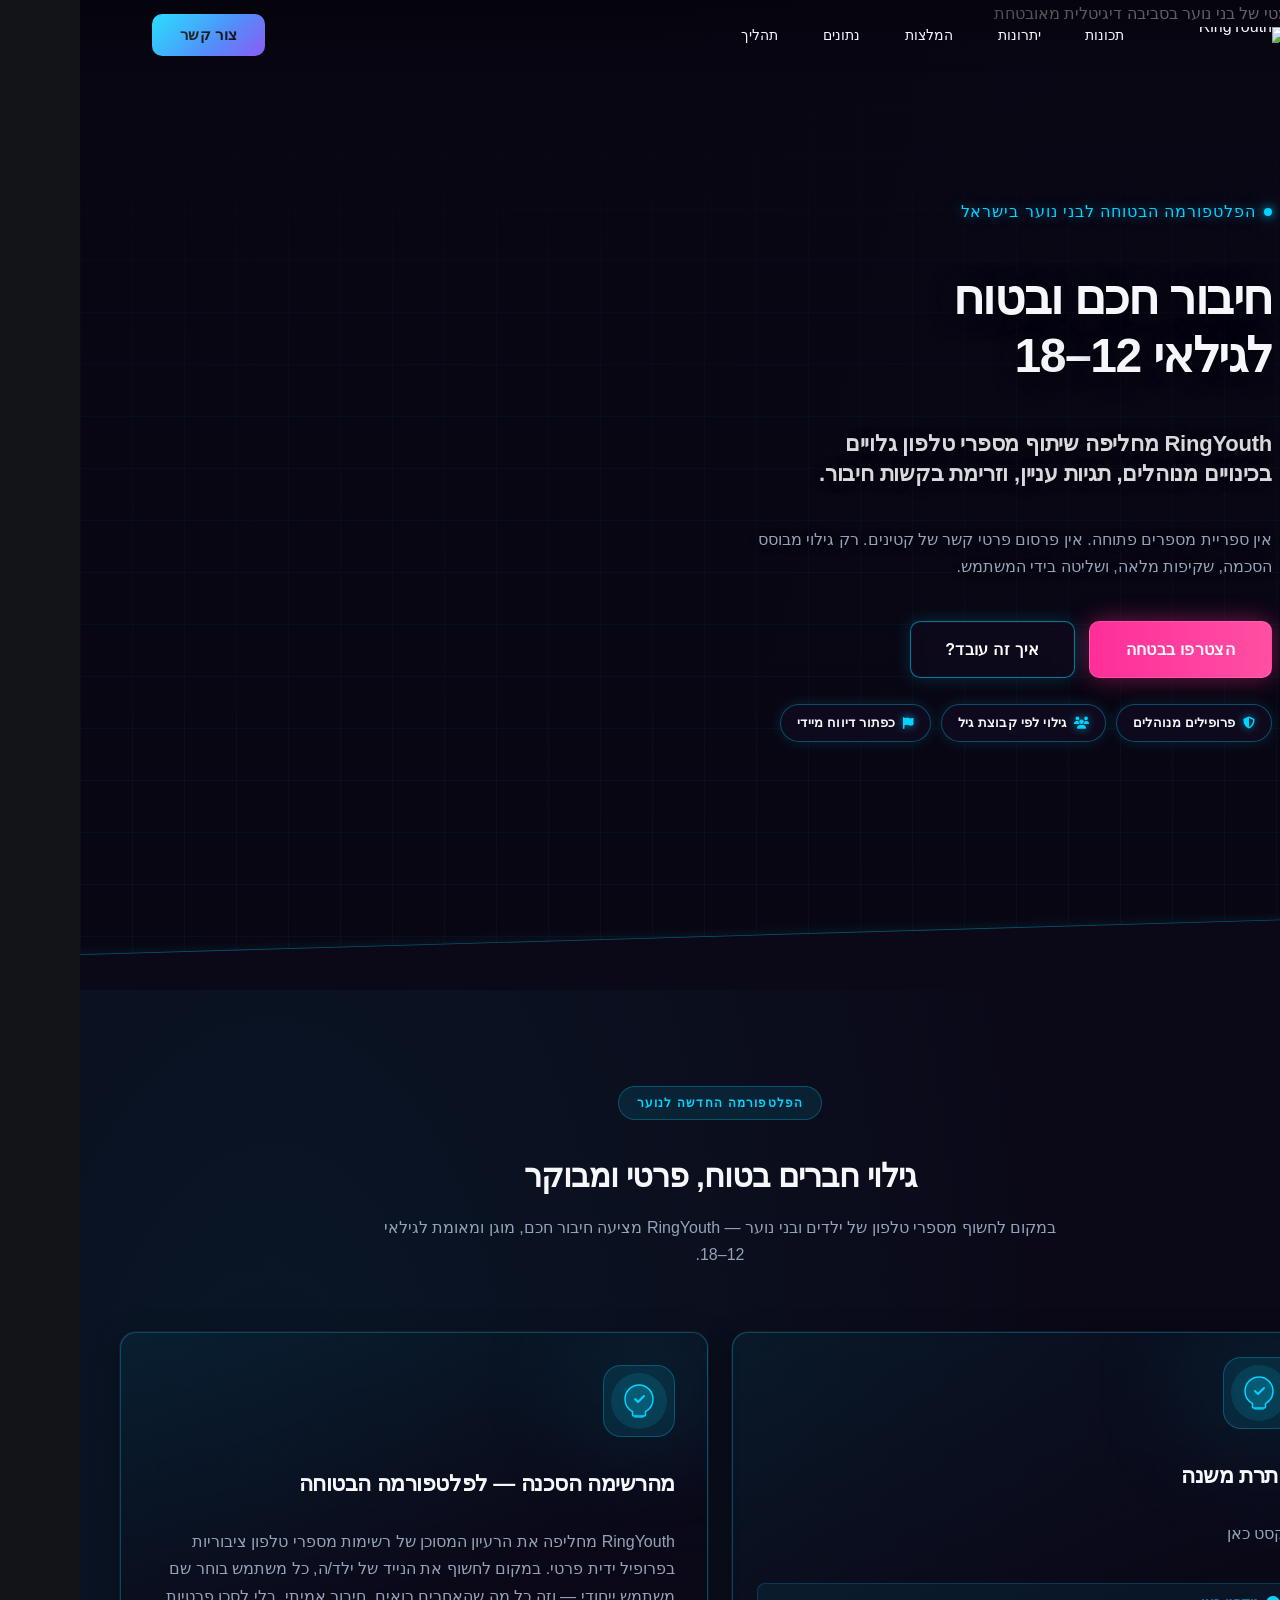
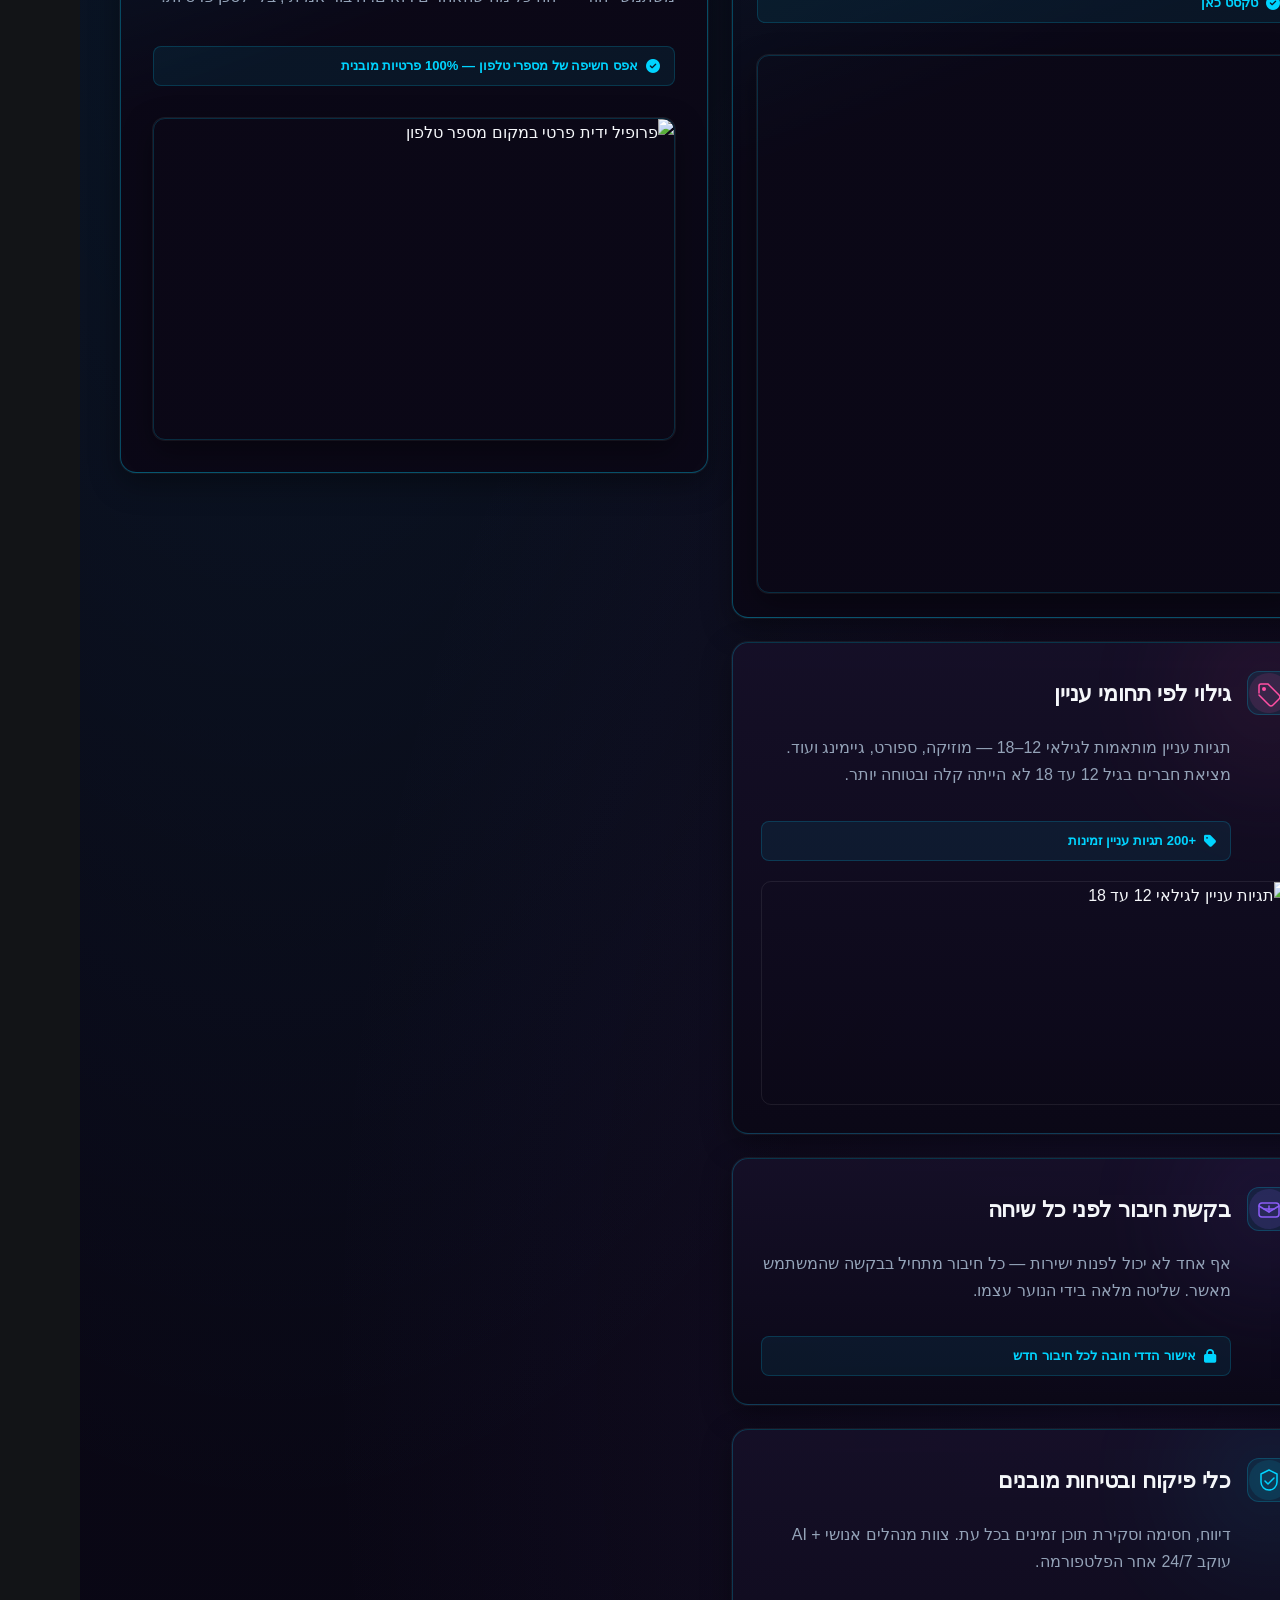
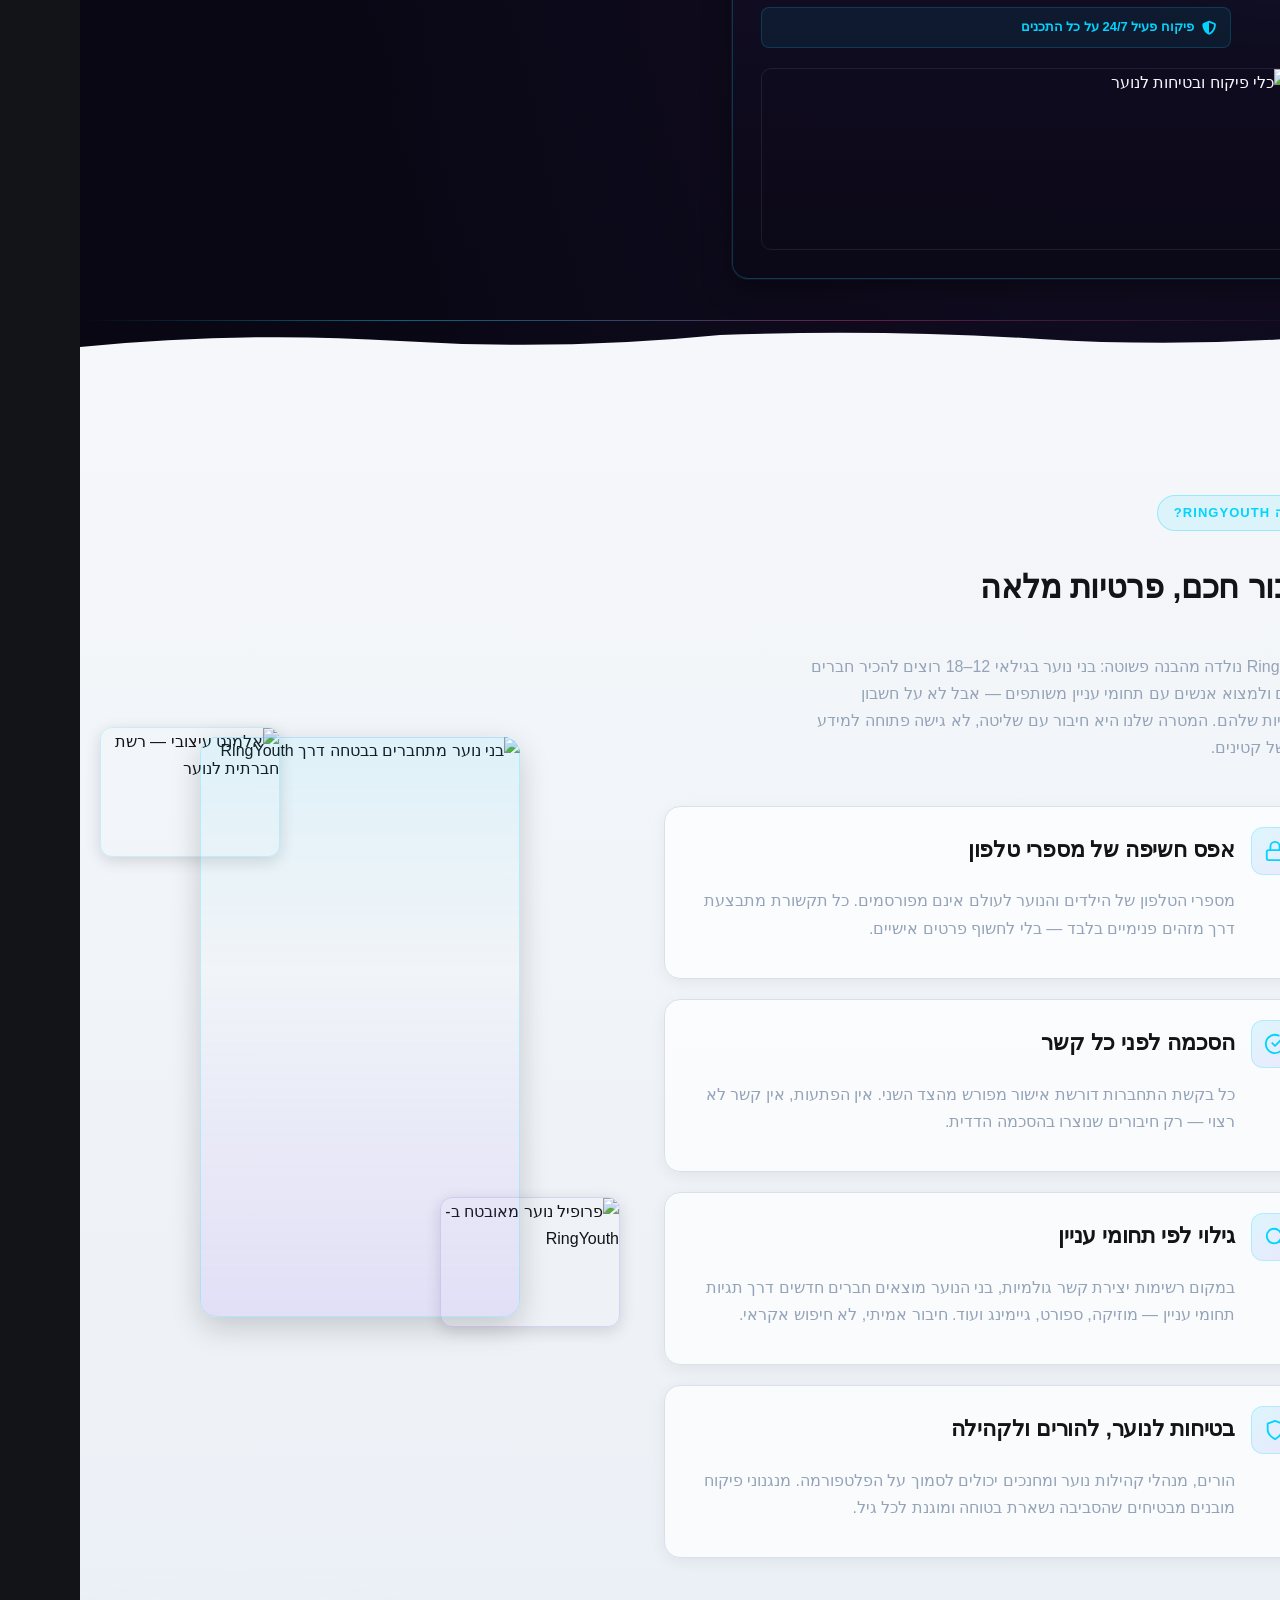
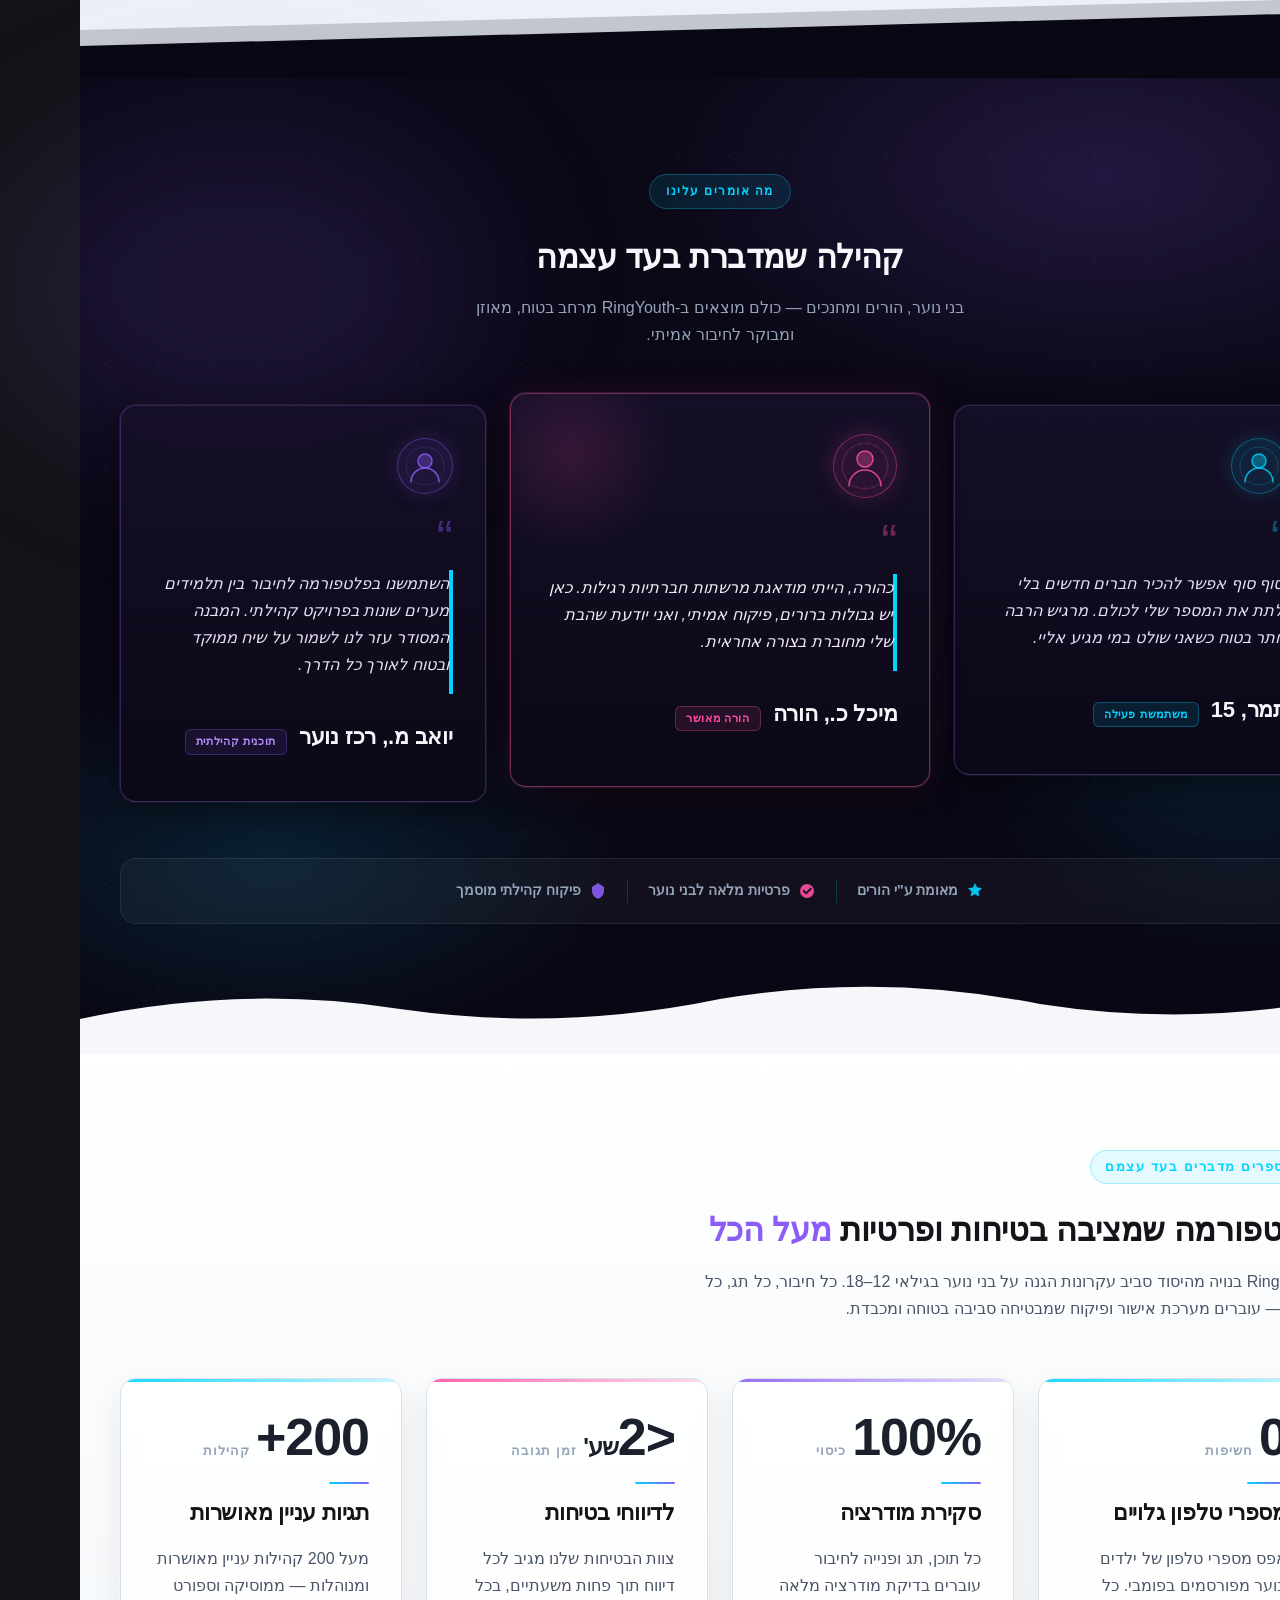
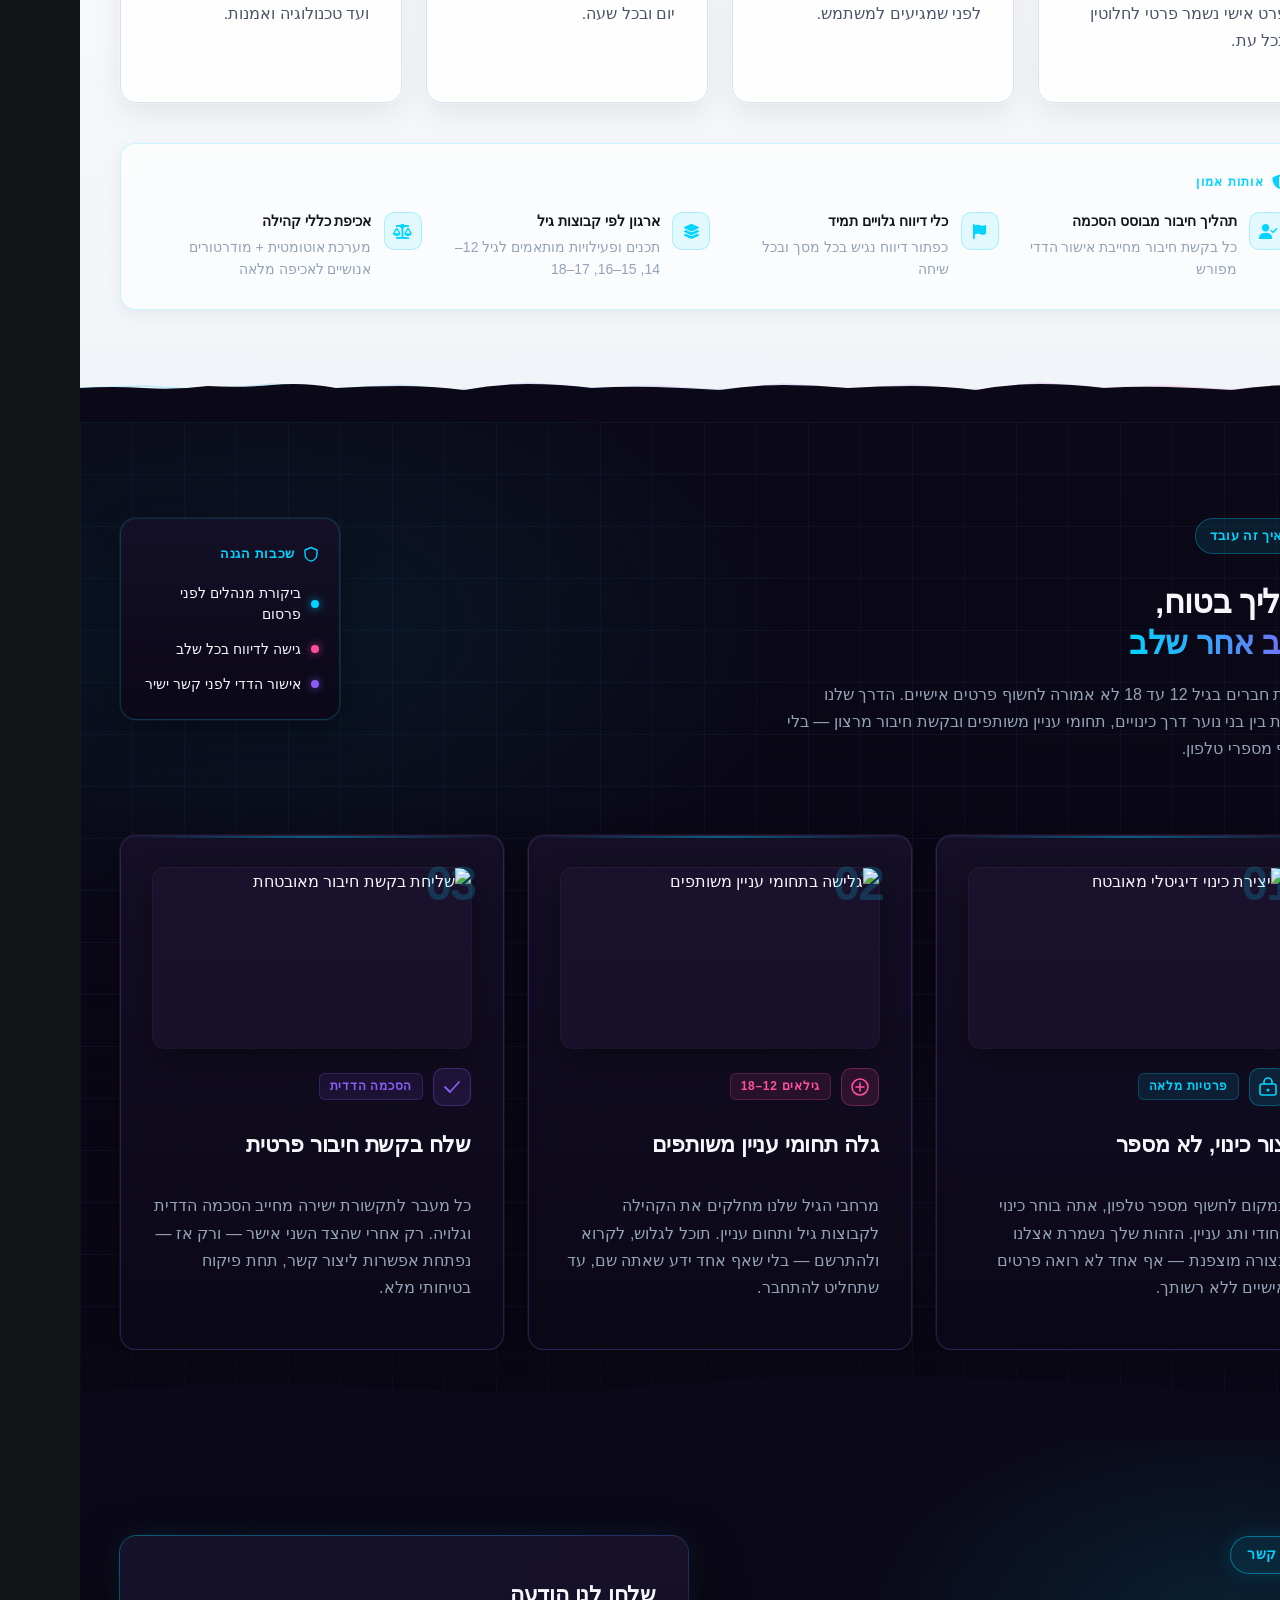
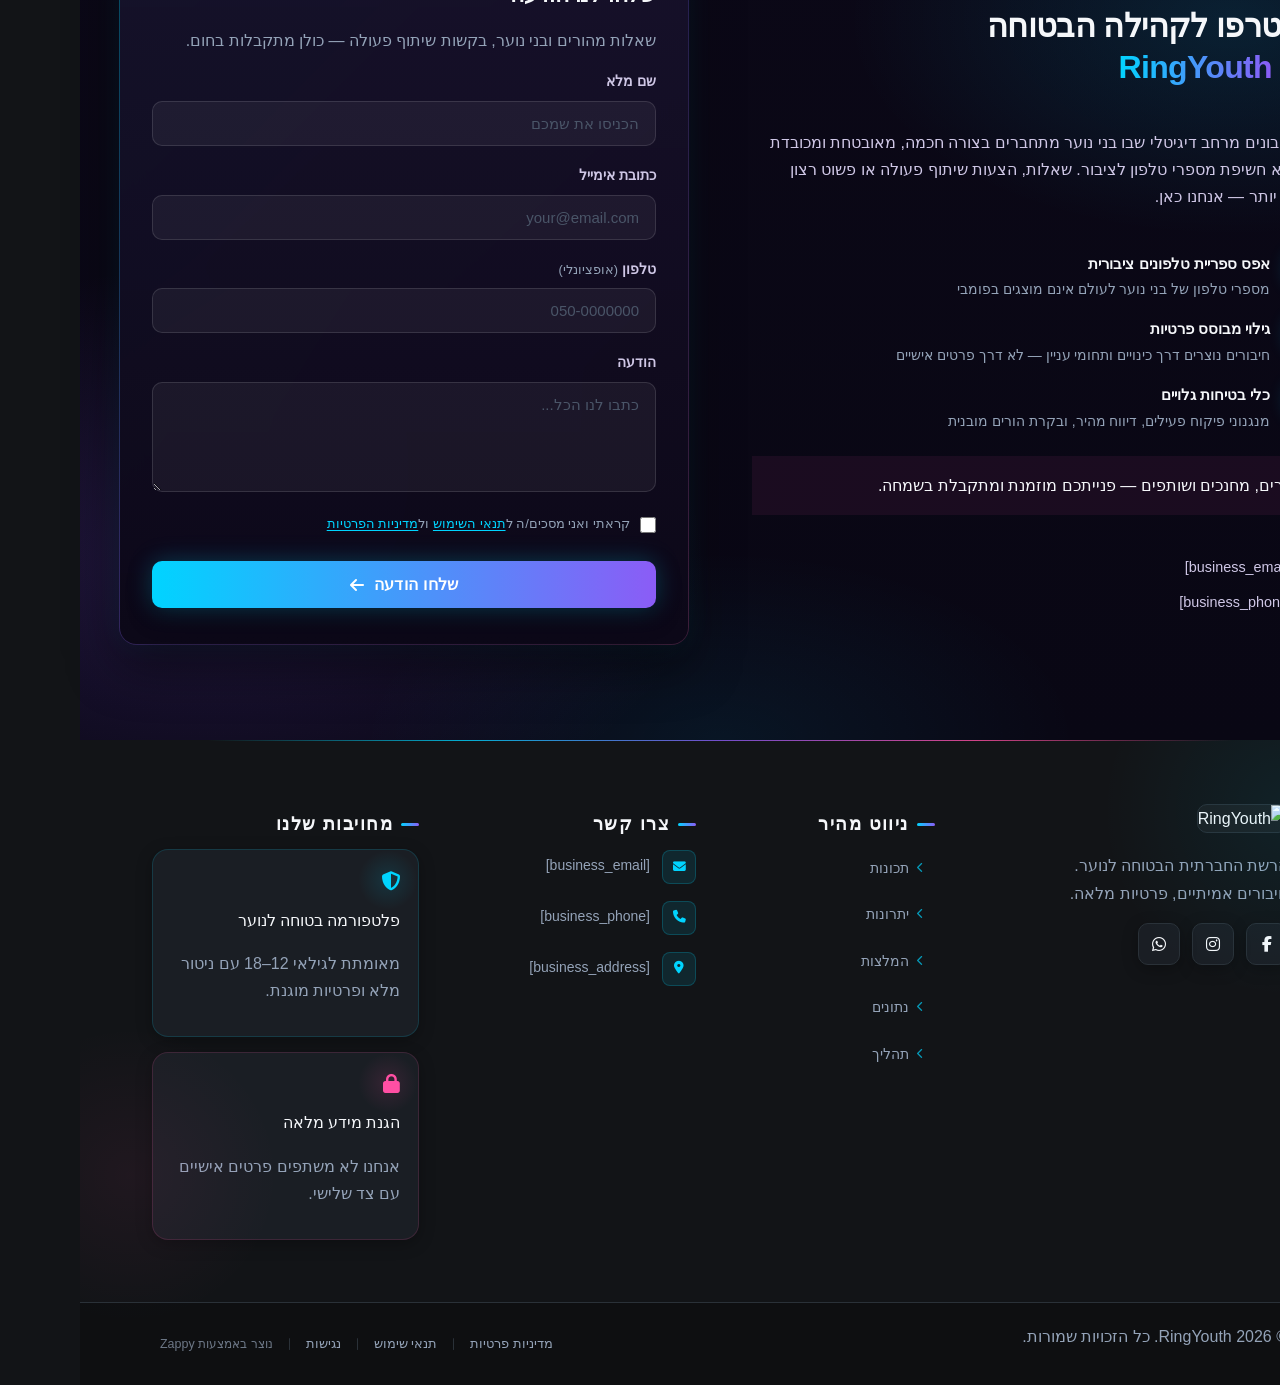
==== commit d83a44d6: "Background sync: Progressive GitHub Sync" ====
--- a/index.html
+++ b/index.html
@@ -867,13 +867,13 @@
 
 </section>
 
-<section class="index-features-section" data-layout-spec="בית-features" dir="rtl">
+<section class="index-features-section" data-layout-spec="בית-features" dir="rtl" id="index-features-section">
   <div class="index-features-container">
 
     <!-- Intro Block -->
     <div class="index-features-intro">
-      <span class="index-features-eyebrow">הפלטפורמה החדשה לנוער</span>
-      <h2 class="index-features-heading">גילוי חברים בטוח, פרטי ומבוקר</h2>
+      <p class="zappy-editable"><span class="index-features-eyebrow">הפלטפורמה החדשה לנוער</span>
+      </p><h2 class="index-features-heading">גילוי חברים בטוח, פרטי ומבוקר</h2>
       <p class="index-features-subtext">במקום לחשוף מספרי טלפון של ילדים ובני נוער — RingYouth מציעה חיבור חכם, מוגן ומאומת לגילאי 12–18.</p>
     </div>
 
@@ -881,7 +881,30 @@
     <div class="index-features-grid">
 
       <!-- Oversized Feature Card (START side, spans 2 rows) -->
-      <article class="index-feature-card index-feature-card--hero">
+      <article class="index-feature-card index-feature-card--hero zappy-grid-item-no-stretch" style="background-color: rgba(0, 0, 0, 0) !important; padding: 24px !important; box-sizing: border-box;" data-grid-item-index="0">
+        <div class="index-feature-card-glow index-feature-card-glow--cyan"></div>
+        <div class="index-feature-card-inner">
+          <div class="index-feature-icon-wrap index-feature-icon-wrap--large">
+            <svg data-element-type="icon" data-icon-type="svg" xmlns="http://www.w3.org/2000/svg" width="56" height="56" viewBox="0 0 56 56" fill="none" aria-hidden="true" data-element-id="icon-1776769222519-6pfq4q6vm">
+              <circle cx="28" cy="28" r="28" fill="rgba(0,212,255,0.12)"></circle>
+              <path d="M28 12C20.268 12 14 18.268 14 26C14 31.418 17.02 36.12 21.5 38.64V42C21.5 42.552 21.948 43 22.5 43H33.5C34.052 43 34.5 42.552 34.5 42V38.64C38.98 36.12 42 31.418 42 26C42 18.268 35.732 12 28 12Z" fill="rgba(0,212,255,0.18)" stroke="#00D4FF" stroke-width="1.5"></path>
+              <path d="M24 26L27 29L33 23" stroke="#00D4FF" stroke-width="2" stroke-linecap="round" stroke-linejoin="round"></path>
+              <rect x="23" y="43" width="10" height="2" rx="1" fill="#00D4FF" opacity="0.6"></rect>
+            </svg>
+          </div>
+          <div class="index-feature-content">
+            <h3 class="index-feature-title" >כותרת משנה</h3>
+            <p class="index-feature-desc" >טקסט כאן</p>
+            <div class="index-feature-proof" >
+              <i class="fa-solid fa-circle-check" aria-hidden="true" data-element-type="icon" data-element-id="icon-1776769157556-h54bzhea5-add-1776769222518-4ijb78" data-icon-type="fontawesome" style="pointer-events: auto; cursor: pointer;"></i>
+              <span >טקסט כאן</span>
+            </div>
+          </div>
+          <div class="index-feature-image-wrap">
+            <img data-placeholder="image-placeholder" data-context="A sleek dark-themed mobile app interface showing a youth profile with a username handle instead of a phone number, glowing cyan accents, privacy shield icons, for a youth social discovery platform ages 12-18" width="520" height="320" src="[data-uri]" alt="Image placeholder" data-element-type="image" data-element-id="new-grid-img-1776769222520-0-unm5my723" id="new-grid-img-1776769222520-0-unm5my723" data-ai-slot="grid-item-image" style="cursor: pointer;" data-zappy-base64-stripped="true">
+          </div>
+        </div>
+      </article><article class="index-feature-card index-feature-card--hero zappy-grid-item-no-stretch" data-grid-item-index="1">
         <div class="index-feature-card-glow index-feature-card-glow--cyan"></div>
         <div class="index-feature-card-inner">
           <div class="index-feature-icon-wrap index-feature-icon-wrap--large">
@@ -896,18 +919,18 @@
             <h3 class="index-feature-title">מהרשימה הסכנה — לפלטפורמה הבטוחה</h3>
             <p class="index-feature-desc">RingYouth מחליפה את הרעיון המסוכן של רשימות מספרי טלפון ציבוריות בפרופיל ידית פרטי. במקום לחשוף את הנייד של ילד/ה, כל משתמש בוחר שם משתמש ייחודי — וזה כל מה שהאחרים רואים. חיבור אמיתי, בלי לסכן פרטיות.</p>
             <div class="index-feature-proof">
-              <i class="fa-solid fa-circle-check" aria-hidden="true"></i>
+              <i class="fa-solid fa-circle-check" aria-hidden="true" data-element-type="icon" data-element-id="icon-1776769157556-h54bzhea5" data-icon-type="fontawesome" style="pointer-events: auto; cursor: pointer;"></i>
               <span>אפס חשיפה של מספרי טלפון — 100% פרטיות מובנית</span>
             </div>
           </div>
           <div class="index-feature-image-wrap">
-            <img data-placeholder="index-features-image-1" data-context="A sleek dark-themed mobile app interface showing a youth profile with a username handle instead of a phone number, glowing cyan accents, privacy shield icons, for a youth social discovery platform ages 12-18" width="520" height="320" src="/assets/site-index-features-image-1.webp" alt="פרופיל ידית פרטי במקום מספר טלפון">
+            <img data-placeholder="index-features-image-1" data-context="A sleek dark-themed mobile app interface showing a youth profile with a username handle instead of a phone number, glowing cyan accents, privacy shield icons, for a youth social discovery platform ages 12-18" width="520" height="320" src="/assets/site-index-features-image-1.webp" alt="פרופיל ידית פרטי במקום מספר טלפון" data-element-type="image" data-element-id="img-1776769157559-oo9obg97w">
           </div>
         </div>
       </article>
 
       <!-- Smaller Cards Stack (END side) -->
-      <div class="index-features-stack">
+      <div class="index-features-stack zappy-grid-item-no-stretch" data-grid-item-index="2">
 
         <!-- Card 2: Interest Tags -->
         <article class="index-feature-card index-feature-card--small">
@@ -924,13 +947,13 @@
               <h3 class="index-feature-title">גילוי לפי תחומי עניין</h3>
               <p class="index-feature-desc">תגיות עניין מותאמות לגילאי 12–18 — מוזיקה, ספורט, גיימינג ועוד. מציאת חברים בגיל 12 עד 18 לא הייתה קלה ובטוחה יותר.</p>
               <div class="index-feature-proof">
-                <i class="fa-solid fa-tag" aria-hidden="true"></i>
+                <i class="fa-solid fa-tag" aria-hidden="true" data-element-type="icon" data-element-id="icon-1776769157556-9zw4jin5o" data-icon-type="fontawesome" style="pointer-events: auto; cursor: pointer;"></i>
                 <span>+200 תגיות עניין זמינות</span>
               </div>
             </div>
           </div>
           <div class="index-feature-img-small">
-            <img data-placeholder="index-features-image-2" data-context="Colorful interest tag stickers floating on a dark background, showing youth hobby tags like music, gaming, sports, art in Hebrew and English, glowing neon pink and cyan, for a youth social app" width="380" height="160" src="/assets/site-index-features-image-2.webp" alt="תגיות עניין לגילאי 12 עד 18">
+            <img data-placeholder="index-features-image-2" data-context="Colorful interest tag stickers floating on a dark background, showing youth hobby tags like music, gaming, sports, art in Hebrew and English, glowing neon pink and cyan, for a youth social app" width="380" height="160" src="/assets/site-index-features-image-2.webp" alt="תגיות עניין לגילאי 12 עד 18" data-element-type="image" data-element-id="img-1776769157559-3hsrzlodw" >
           </div>
         </article>
 
@@ -950,7 +973,7 @@
               <h3 class="index-feature-title">בקשת חיבור לפני כל שיחה</h3>
               <p class="index-feature-desc">אף אחד לא יכול לפנות ישירות — כל חיבור מתחיל בבקשה שהמשתמש מאשר. שליטה מלאה בידי הנוער עצמו.</p>
               <div class="index-feature-proof">
-                <i class="fa-solid fa-lock" aria-hidden="true"></i>
+                <i class="fa-solid fa-lock" aria-hidden="true" data-element-type="icon" data-element-id="icon-1776769157557-falp47q1q" data-icon-type="fontawesome" style="pointer-events: auto; cursor: pointer;"></i>
                 <span>אישור הדדי חובה לכל חיבור חדש</span>
               </div>
             </div>
@@ -972,13 +995,13 @@
               <h3 class="index-feature-title">כלי פיקוח ובטיחות מובנים</h3>
               <p class="index-feature-desc">דיווח, חסימה וסקירת תוכן זמינים בכל עת. צוות מנהלים אנושי + AI עוקב 24/7 אחר הפלטפורמה.</p>
               <div class="index-feature-proof">
-                <i class="fa-solid fa-shield-halved" aria-hidden="true"></i>
+                <i class="fa-solid fa-shield-halved" aria-hidden="true" data-element-type="icon" data-element-id="icon-1776769157557-qpcausc79" data-icon-type="fontawesome" style="pointer-events: auto; cursor: pointer;"></i>
                 <span>פיקוח פעיל 24/7 על כל התכנים</span>
               </div>
             </div>
           </div>
           <div class="index-feature-img-small">
-            <img data-placeholder="index-features-image-3" data-context="Dark UI screenshot showing moderation tools: report button, block user, content review panel with glowing cyan accents, for a youth safety platform ages 12-18" width="380" height="130" src="/assets/site-index-features-image-3.webp" alt="כלי פיקוח ובטיחות לנוער">
+            <img data-placeholder="index-features-image-3" data-context="Dark UI screenshot showing moderation tools: report button, block user, content review panel with glowing cyan accents, for a youth safety platform ages 12-18" width="380" height="130" src="/assets/site-index-features-image-3.webp" alt="כלי פיקוח ובטיחות לנוער" data-element-type="image" data-element-id="img-1776769157559-lwrydrc20" >
           </div>
         </article>
 
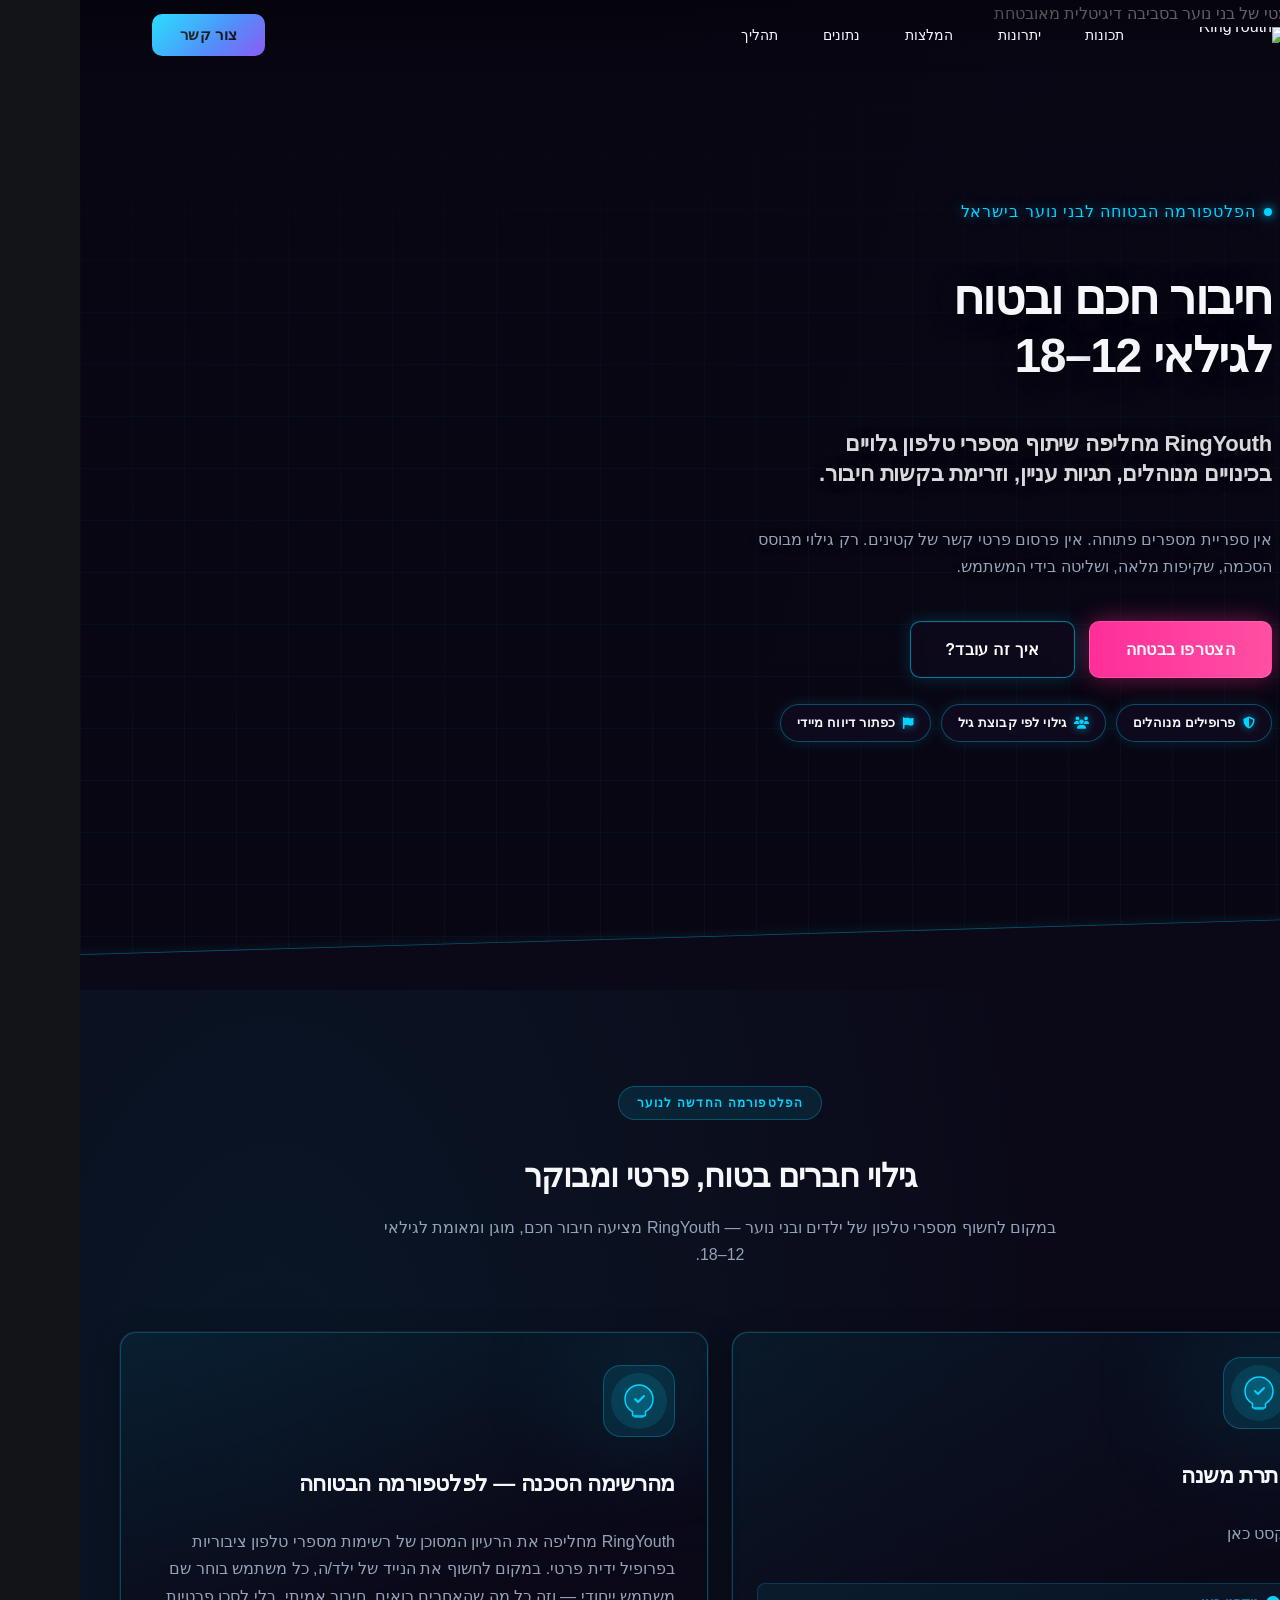
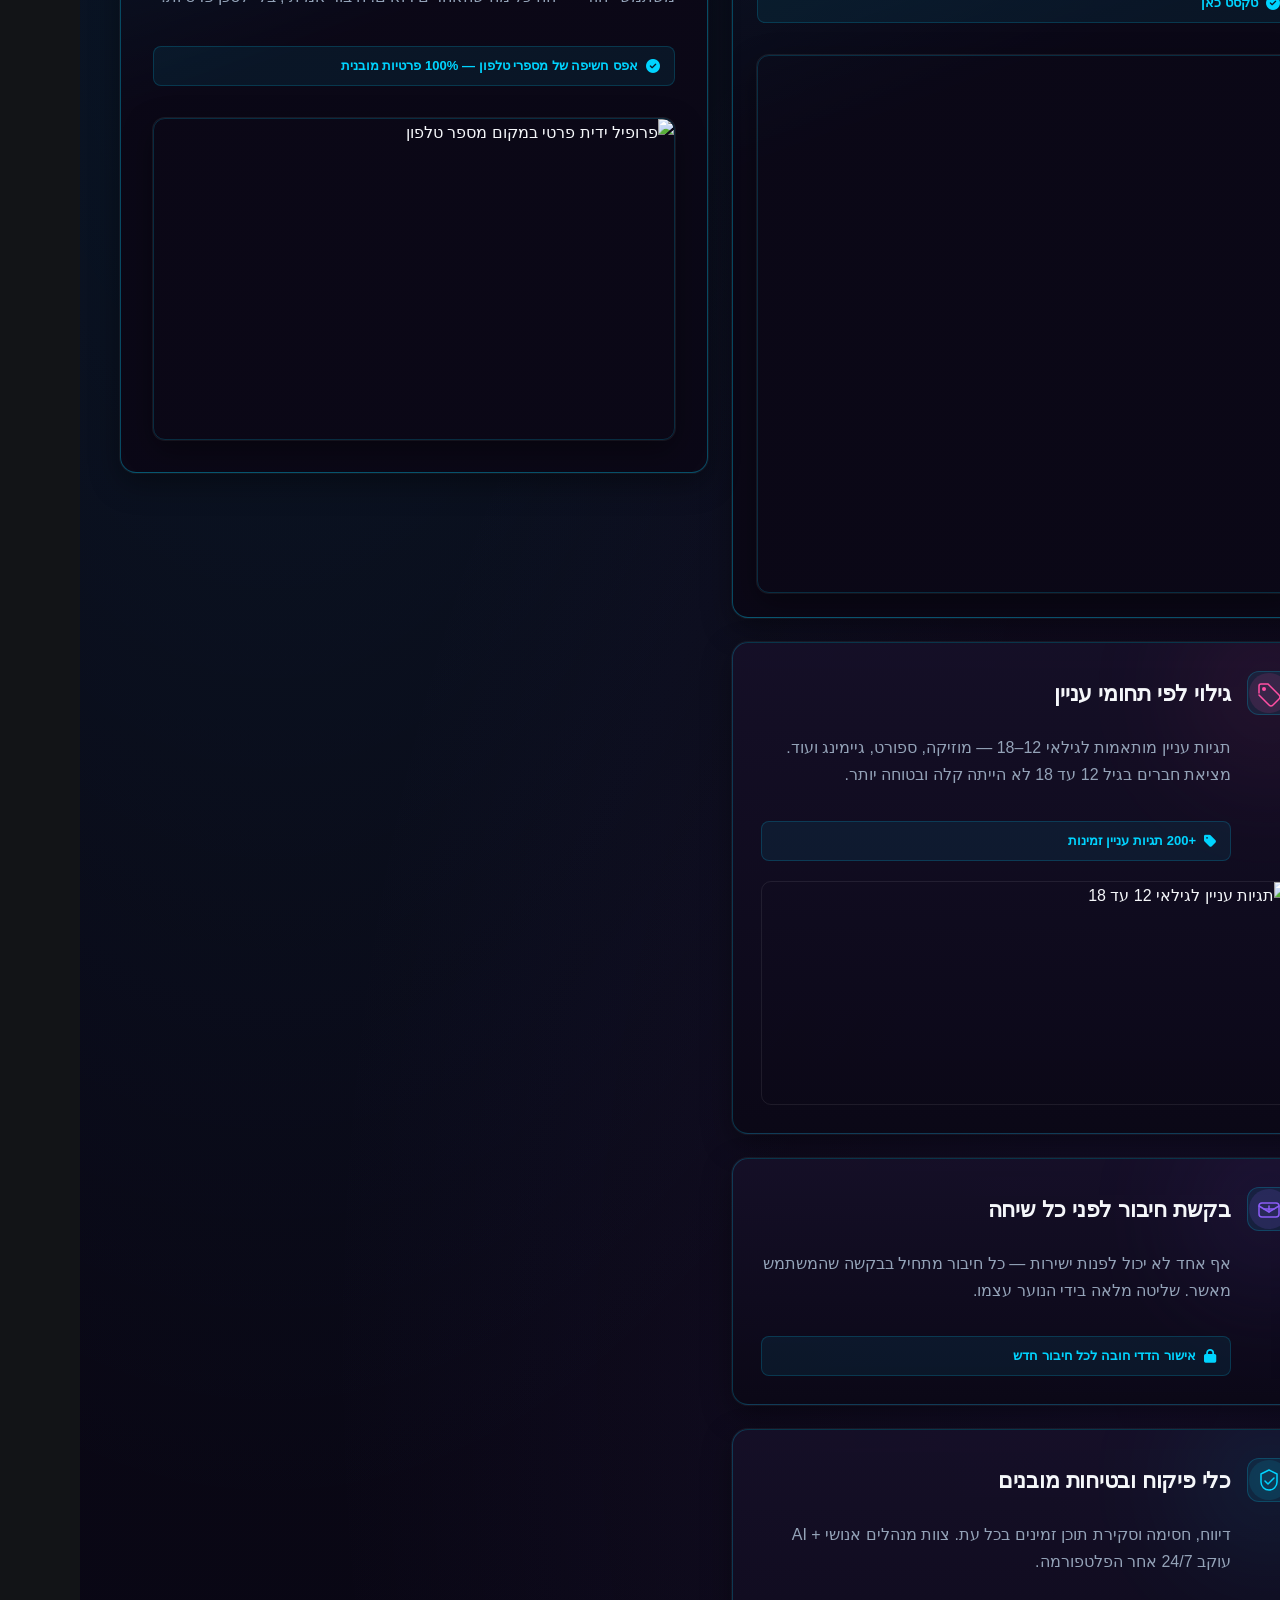
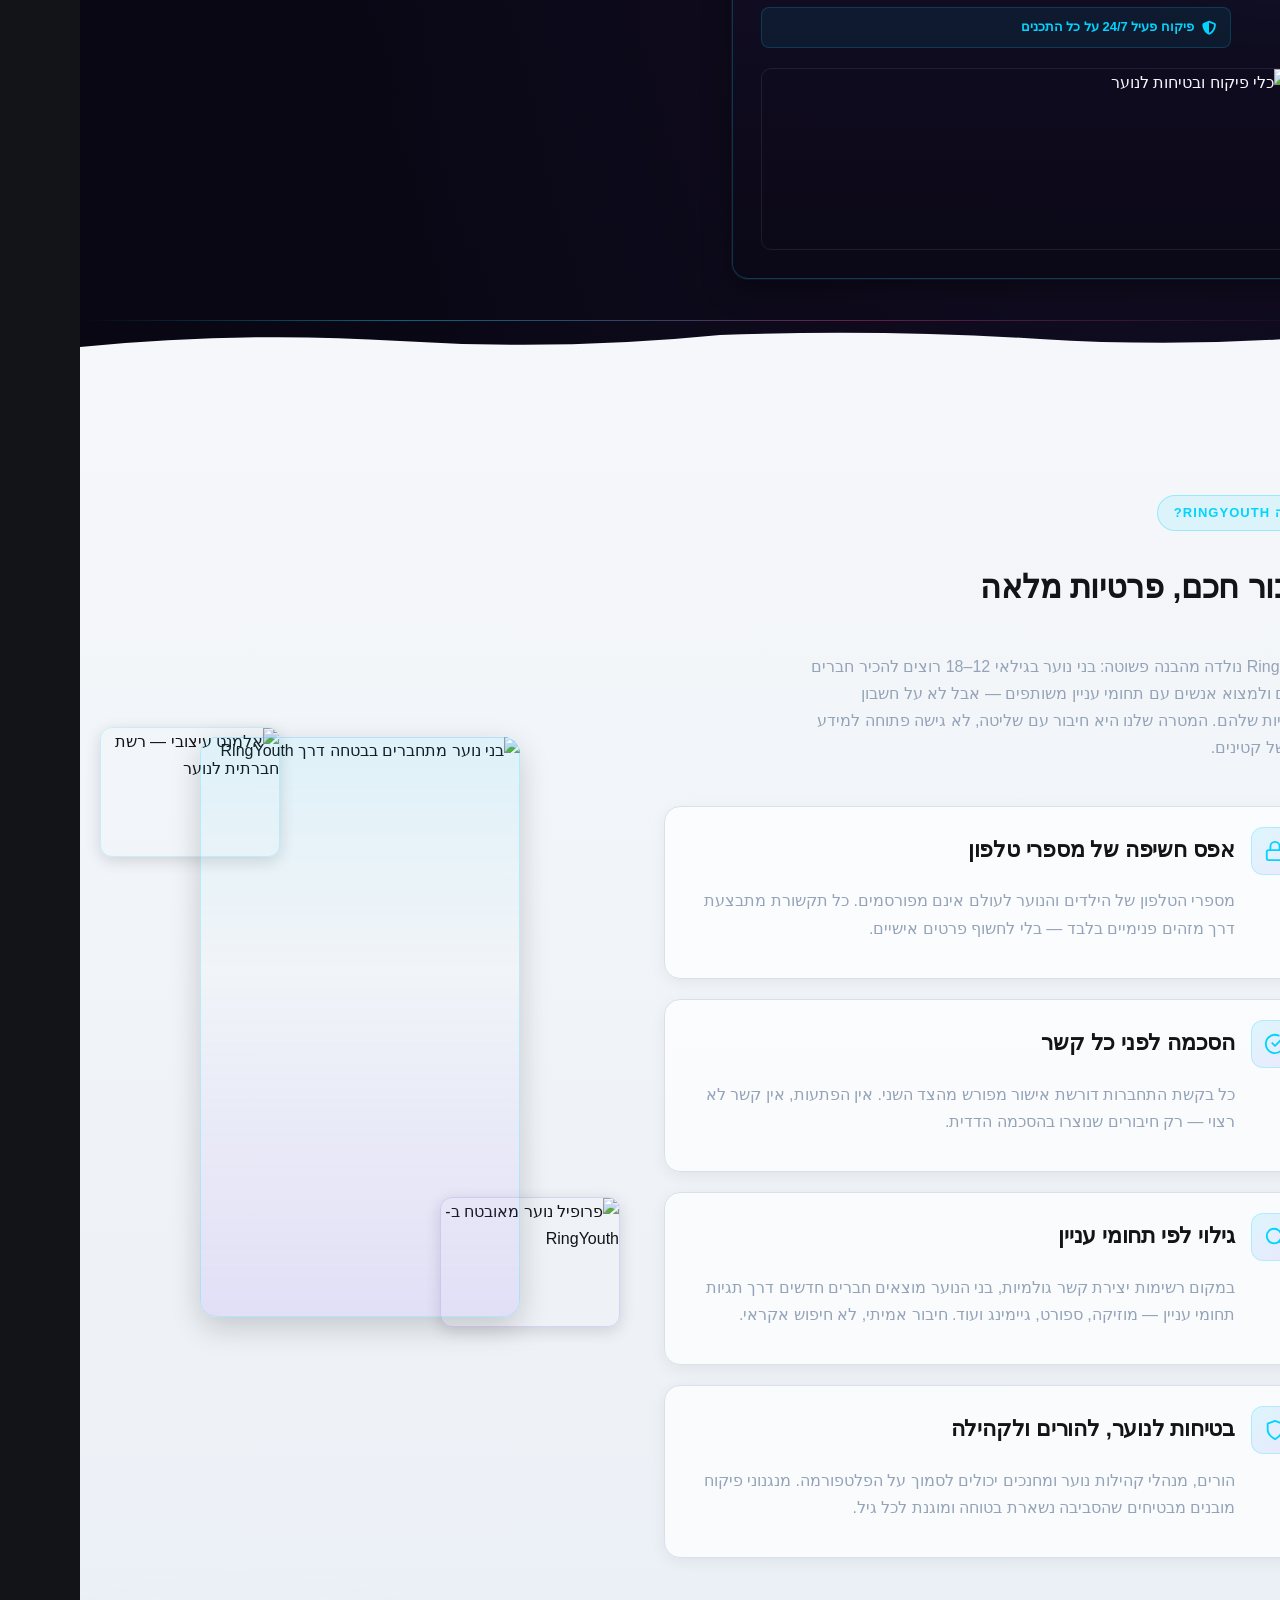
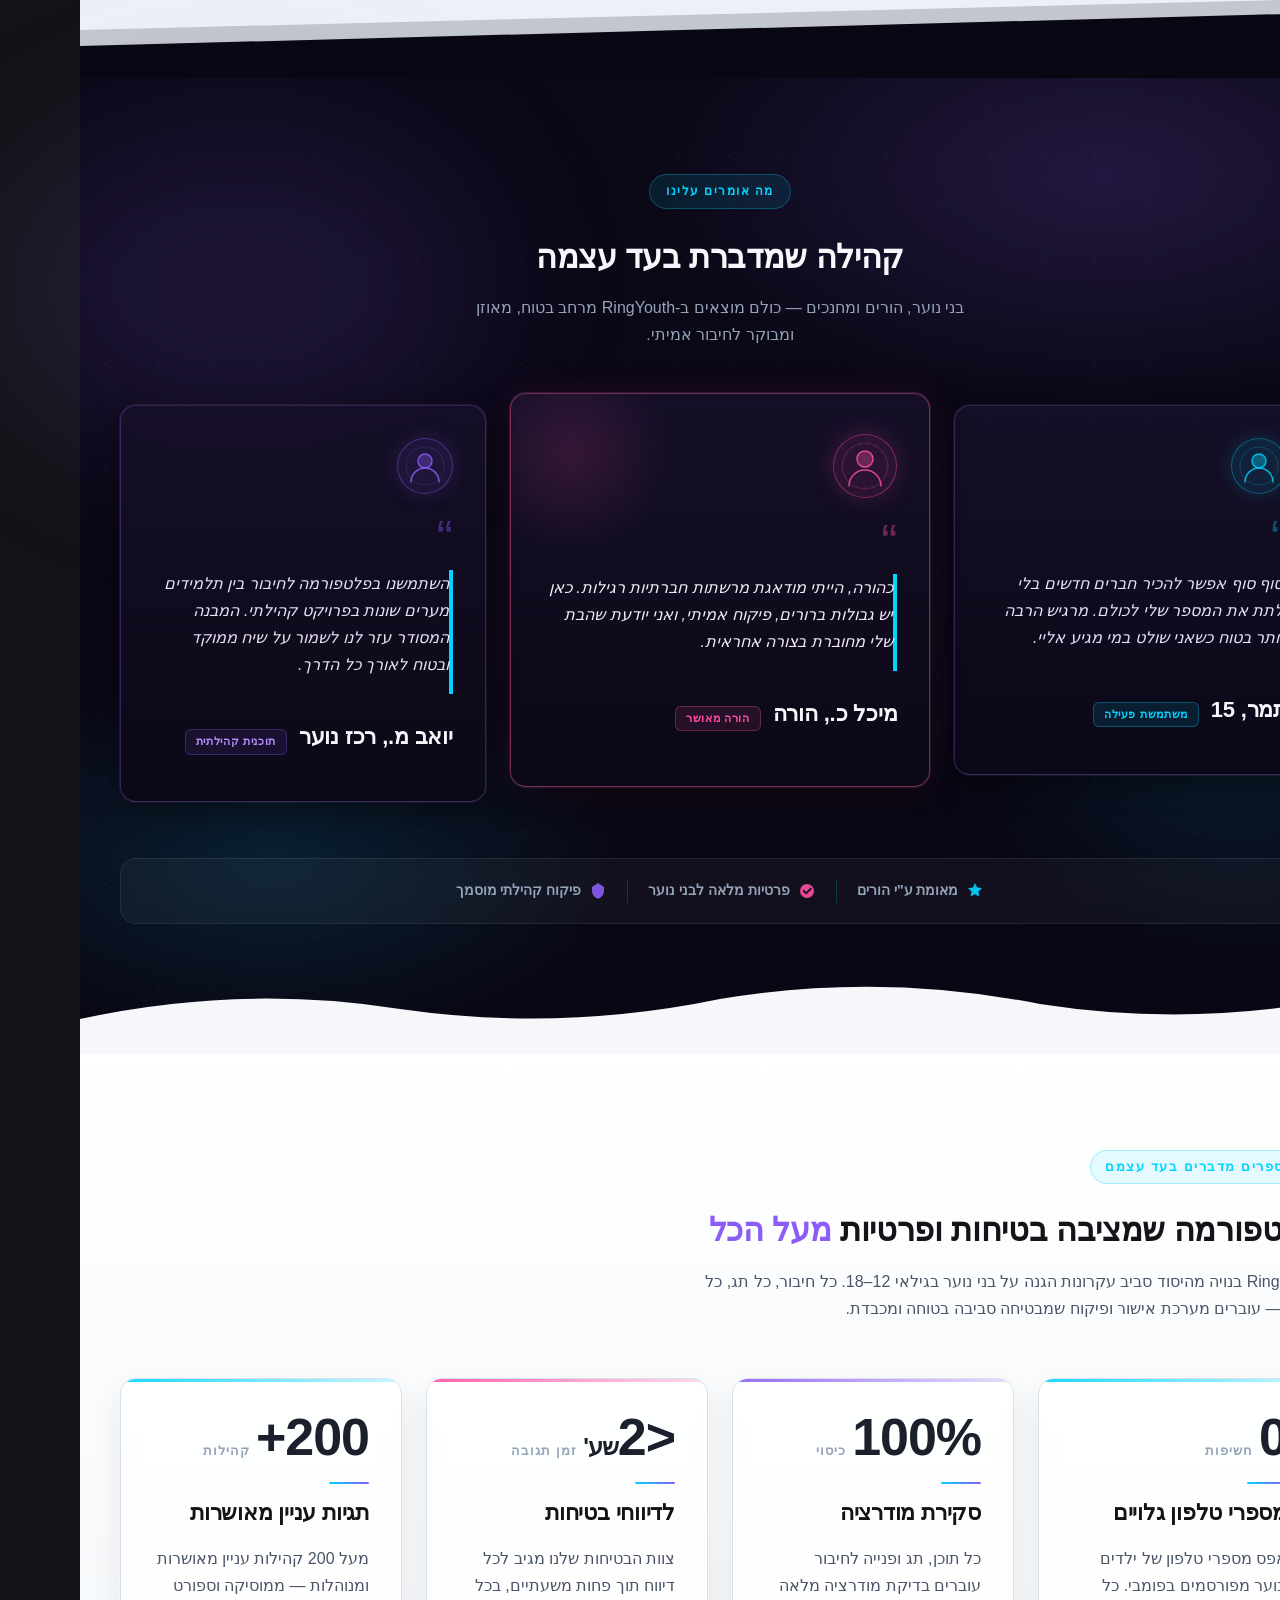
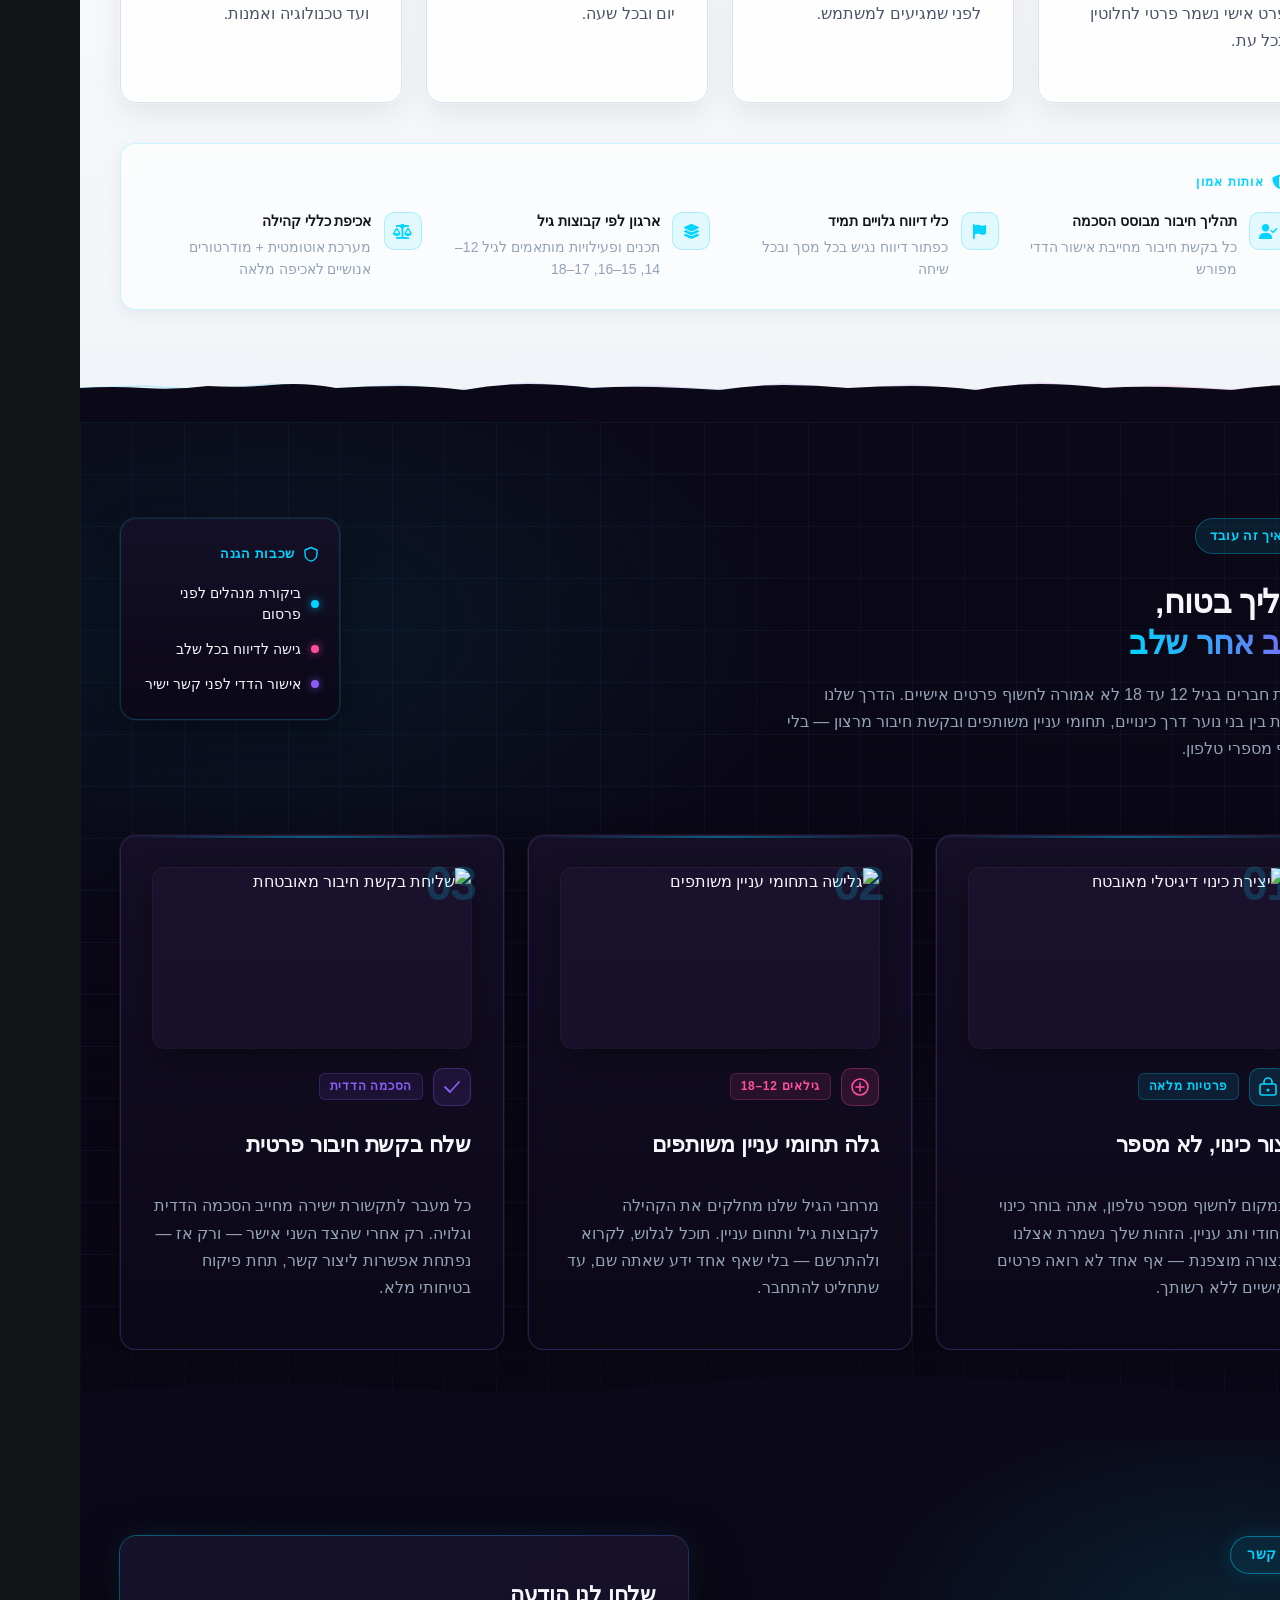
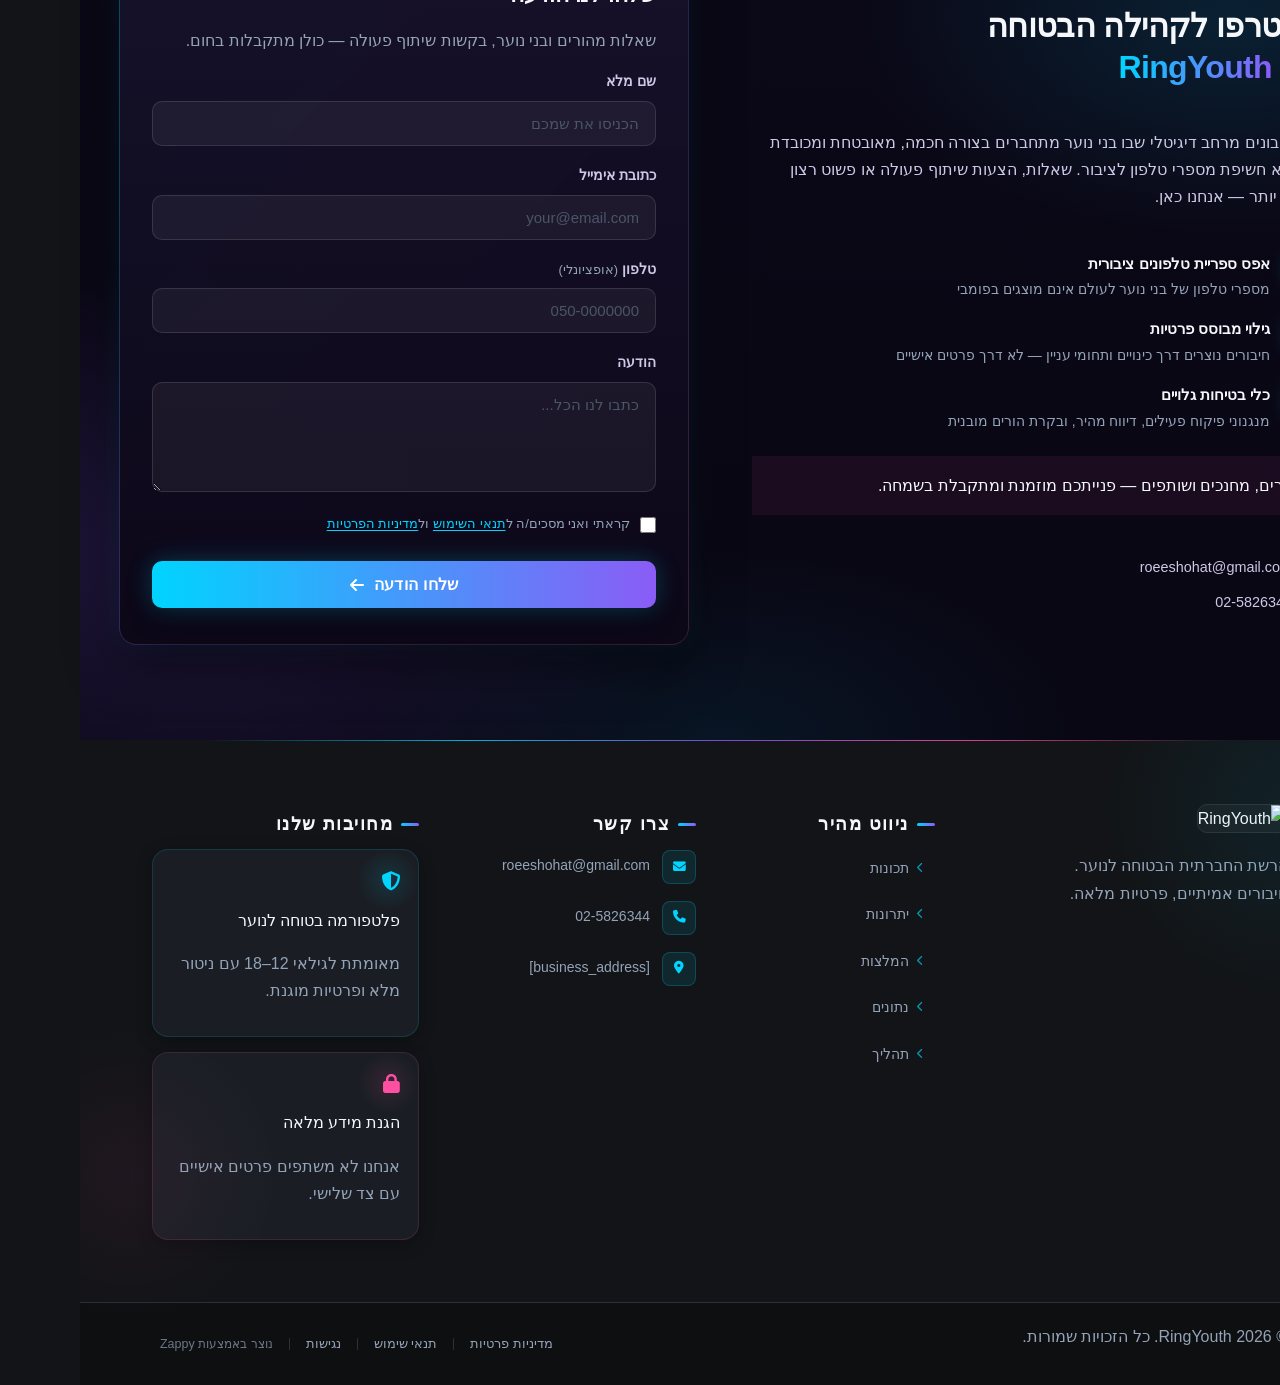
==== commit 41ee6c45: "Background sync: Progressive GitHub Sync" ====
--- a/index.html
+++ b/index.html
@@ -343,7 +343,7 @@
     </svg>
   </button>
 
-  <button class="phone-header-btn" data-phone="" aria-label="Call">
+  <button class="phone-header-btn" data-phone="025826344" aria-label="Call">
     <svg width="20" height="20" viewBox="0 0 24 24" fill="currentColor">
       <path d="M22 16.92v3a2 2 0 0 1-2.18 2 19.79 19.79 0 0 1-8.63-3.07 19.5 19.5 0 0 1-6-6 19.79 19.79 0 0 1-3.07-8.67A2 2 0 0 1 4.11 2h3a2 2 0 0 1 2 1.72 12.84 12.84 0 0 0 .7 2.81 2 2 0 0 1-.45 2.11L8.09 9.91a16 16 0 0 0 6 6l1.27-1.27a2 2 0 0 1 2.11-.45 12.84 12.84 0 0 0 2.81.7A2 2 0 0 1 22 16.92z"></path>
     </svg>
@@ -746,7 +746,7 @@
         const phoneLinks = document.querySelectorAll('a[href^="tel:"]');
         const phoneNumber = phoneLinks.length > 0 
           ? phoneLinks[0].getAttribute('href').replace('tel:', '')
-          : '[business_phone]';
+          : '02-5826344';
         
         window.location.href = 'tel:' + phoneNumber;
         console.log('[Navbar] Phone button clicked');
@@ -1553,13 +1553,13 @@
       <p class="index-contact-cta-line">הורים, מחנכים ושותפים — פנייתכם מוזמנת ומתקבלת בשמחה.</p>
 
       <div class="index-contact-info-links">
-        <a href="mailto:[business_email]" class="index-contact-info-link">
+        <a href="mailto:roeeshohat@gmail.com" class="index-contact-info-link">
           <i class="fa fa-envelope" aria-hidden="true"></i>
-          <span>[business_email]</span>
+          <span>roeeshohat@gmail.com</span>
         </a>
-        <a href="tel:[business_phone]" class="index-contact-info-link">
+        <a href="tel:02-5826344" class="index-contact-info-link">
           <i class="fa fa-phone" aria-hidden="true"></i>
-          <span>[business_phone]</span>
+          <span>02-5826344</span>
         </a>
       </div>
     </div>
@@ -1616,9 +1616,9 @@
         </div>
         <p class="footer-tagline">הרשת החברתית הבטוחה לנוער.<br>חיבורים אמיתיים, פרטיות מלאה.</p>
         <div class="footer-social">
-          <a href="[facebook_handle]" aria-label="Facebook" class="social-btn"><i class="fab fa-facebook-f"></i></a>
-          <a href="[instagram_handle]" aria-label="Instagram" class="social-btn"><i class="fab fa-instagram"></i></a>
-          <a href="[whatsapp_handle]" aria-label="WhatsApp" class="social-btn"><i class="fab fa-whatsapp"></i></a>
+          <a href="#" aria-label="Facebook" class="social-btn" style="display:none !important;"><i class="fab fa-facebook-f"></i></a>
+          <a href="#" aria-label="Instagram" class="social-btn" style="display:none !important;"><i class="fab fa-instagram"></i></a>
+          <a href="#" aria-label="WhatsApp" class="social-btn" style="display:none !important;"><i class="fab fa-whatsapp"></i></a>
         </div>
       </div>
 
@@ -1640,11 +1640,11 @@
         <ul class="footer-contact">
           <li>
             <span class="contact-icon"><i class="fas fa-envelope"></i></span>
-            <span class="contact-text"><a href="mailto:[business_email]">[business_email]</a></span>
+            <span class="contact-text"><a href="mailto:roeeshohat@gmail.com">roeeshohat@gmail.com</a></span>
           </li>
           <li>
             <span class="contact-icon"><i class="fas fa-phone"></i></span>
-            <span class="contact-text"><a href="tel:[business_phone]">[business_phone]</a></span>
+            <span class="contact-text"><a href="tel:02-5826344">02-5826344</a></span>
           </li>
           <li><a href="/"><span class="contact-icon"><i class="fas fa-map-marker-alt"></i></span>
             <span class="contact-text">[business_address]</span></a></li>
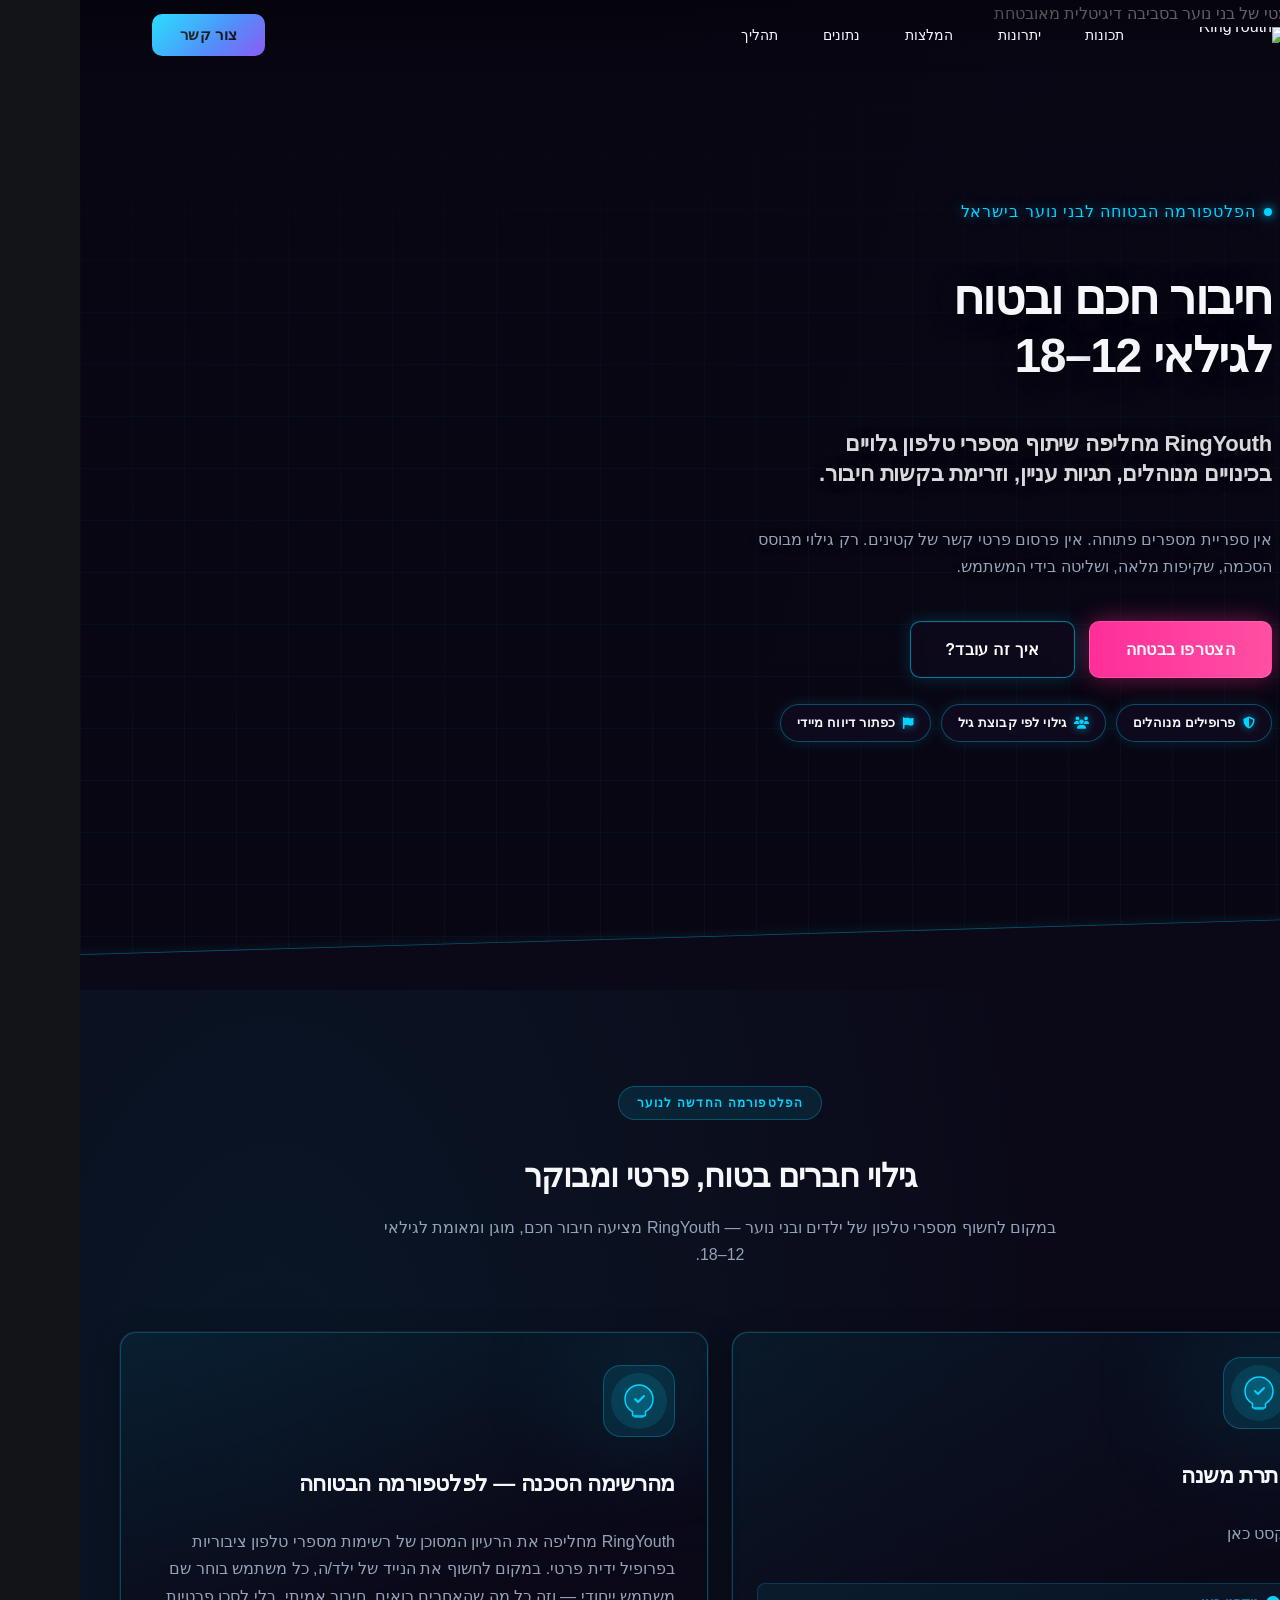
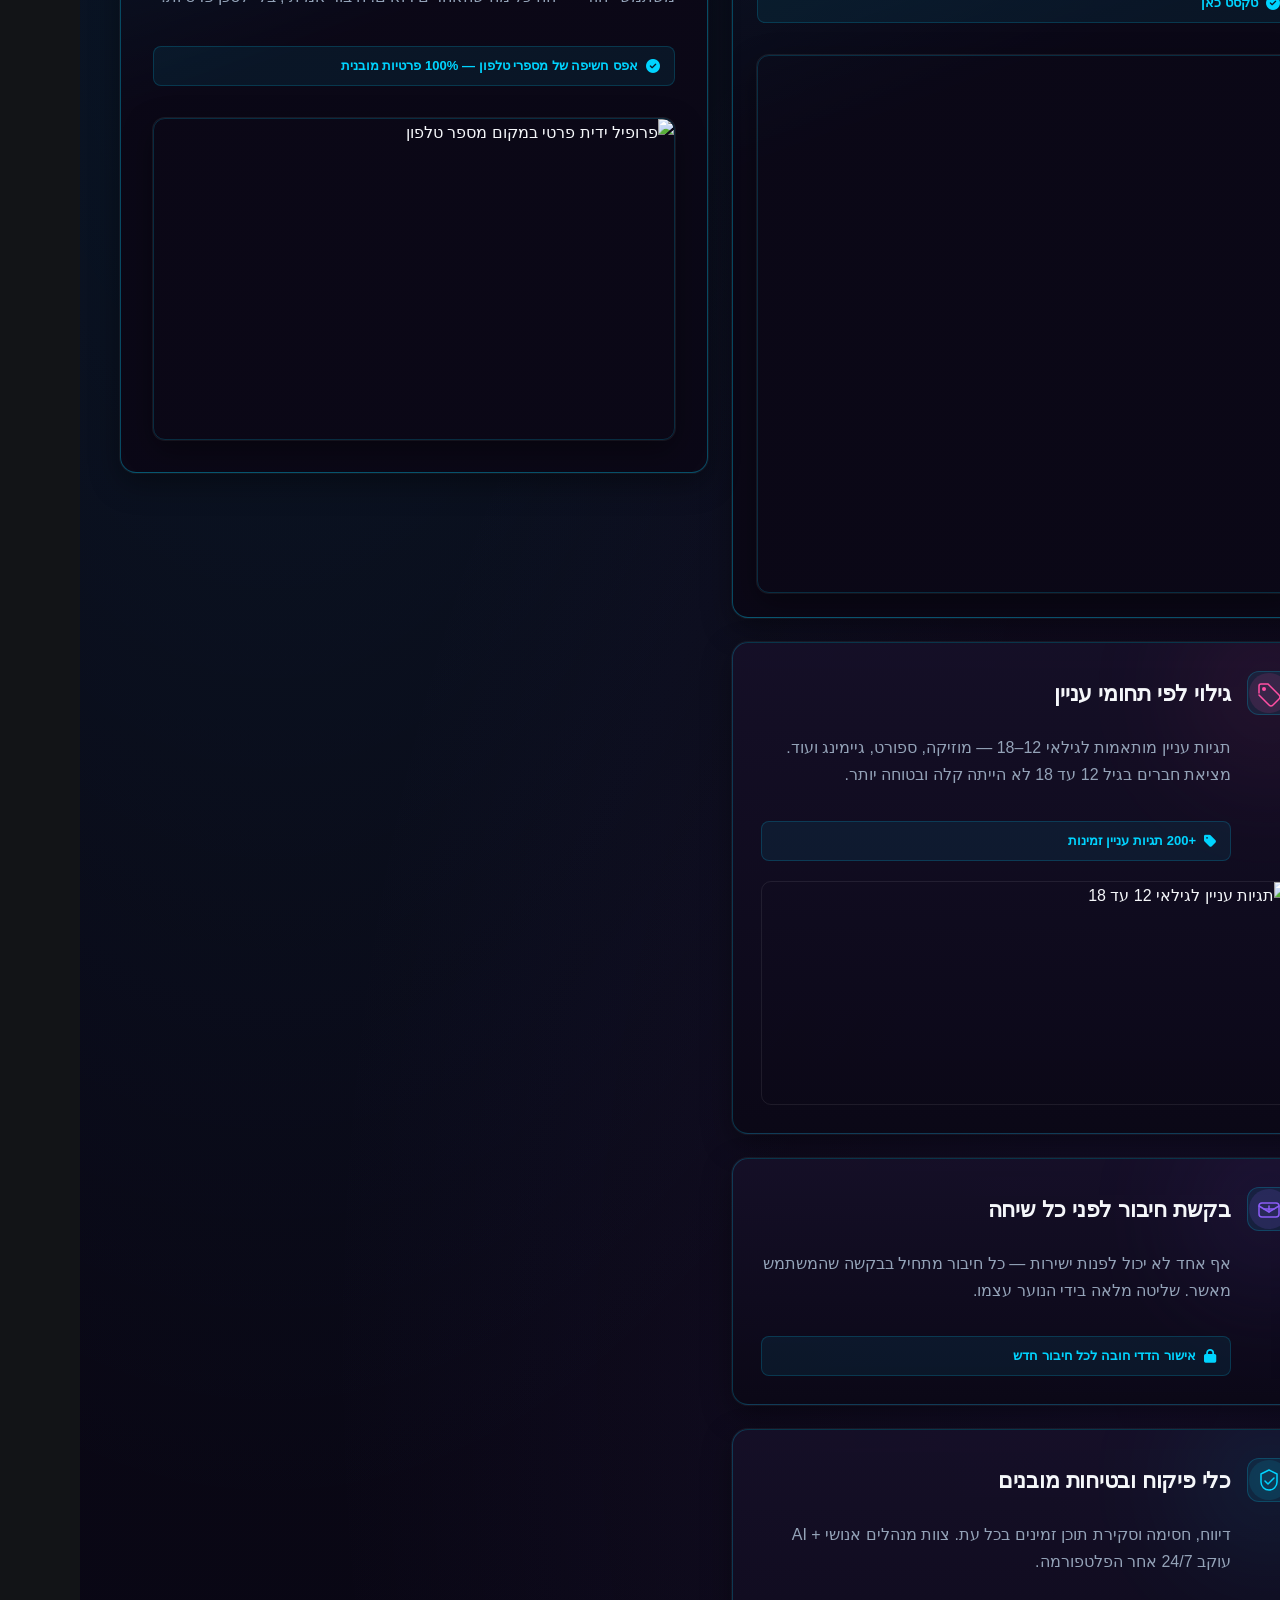
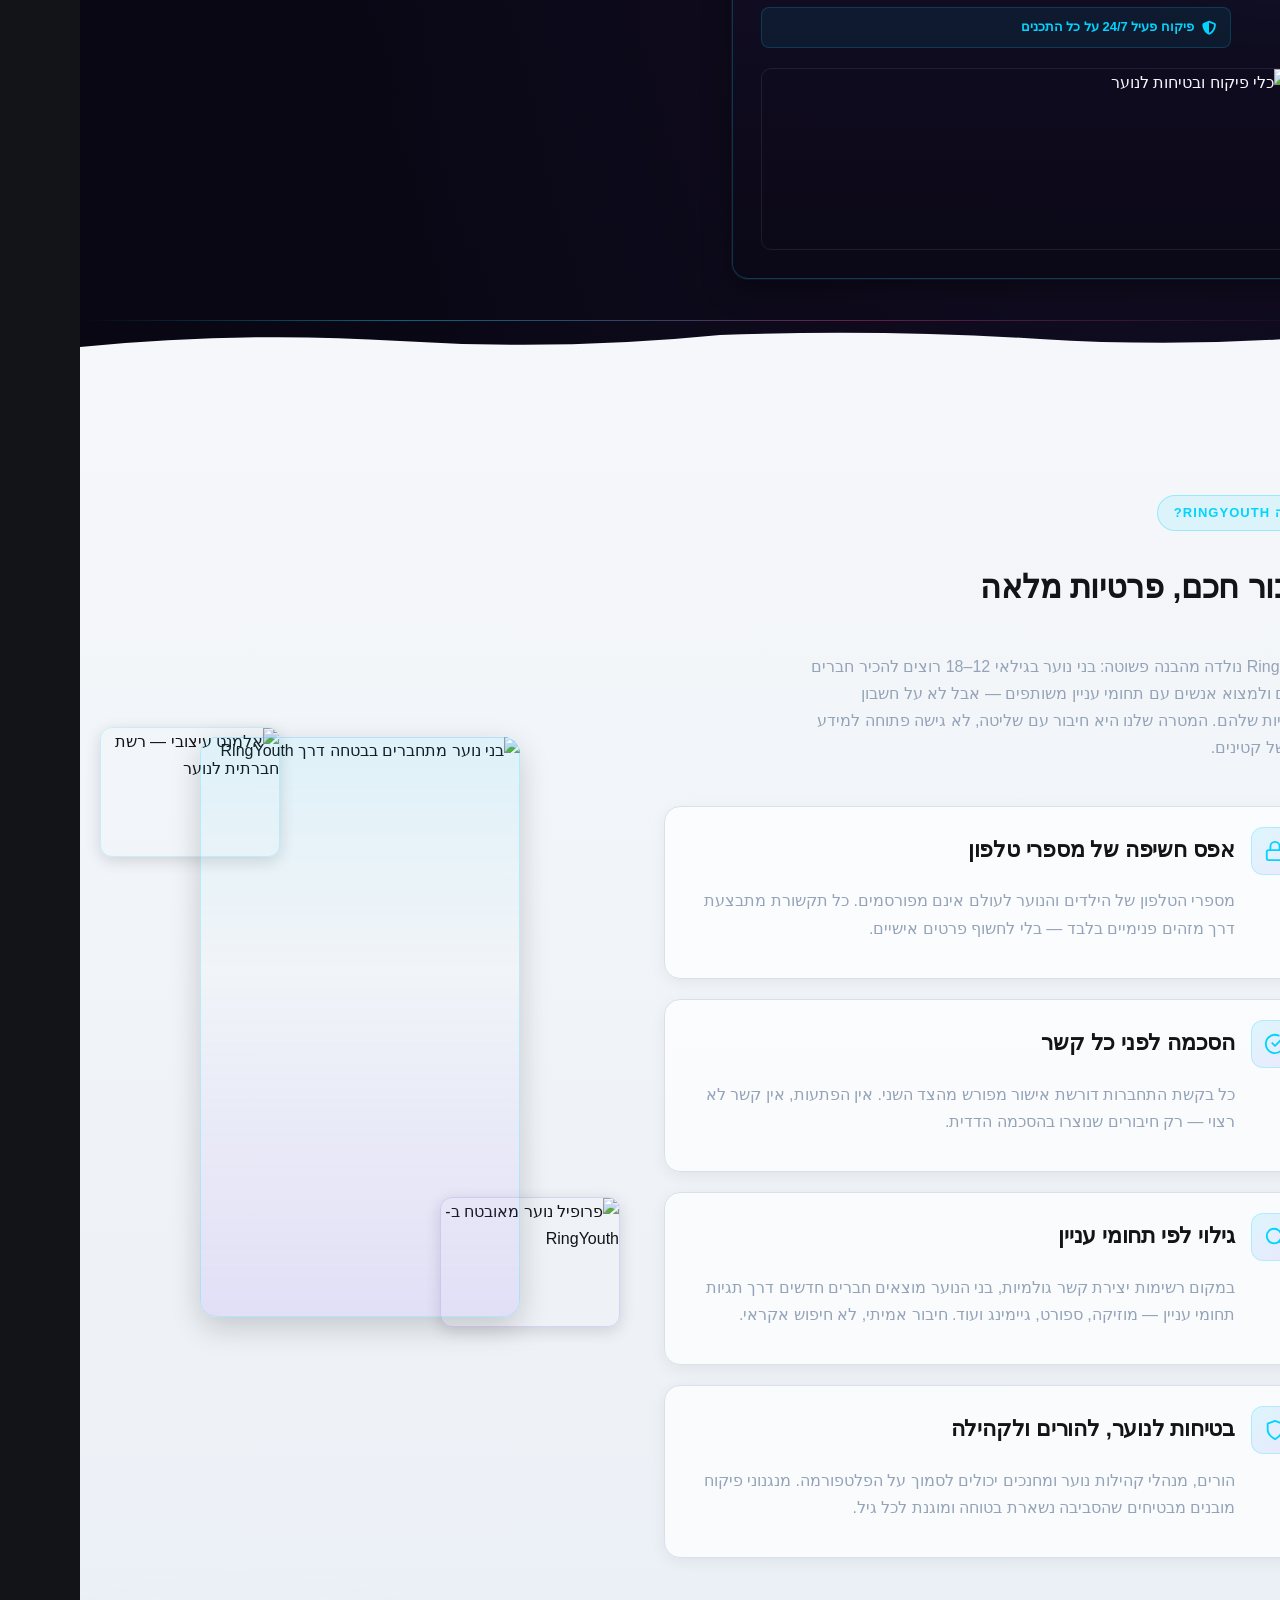
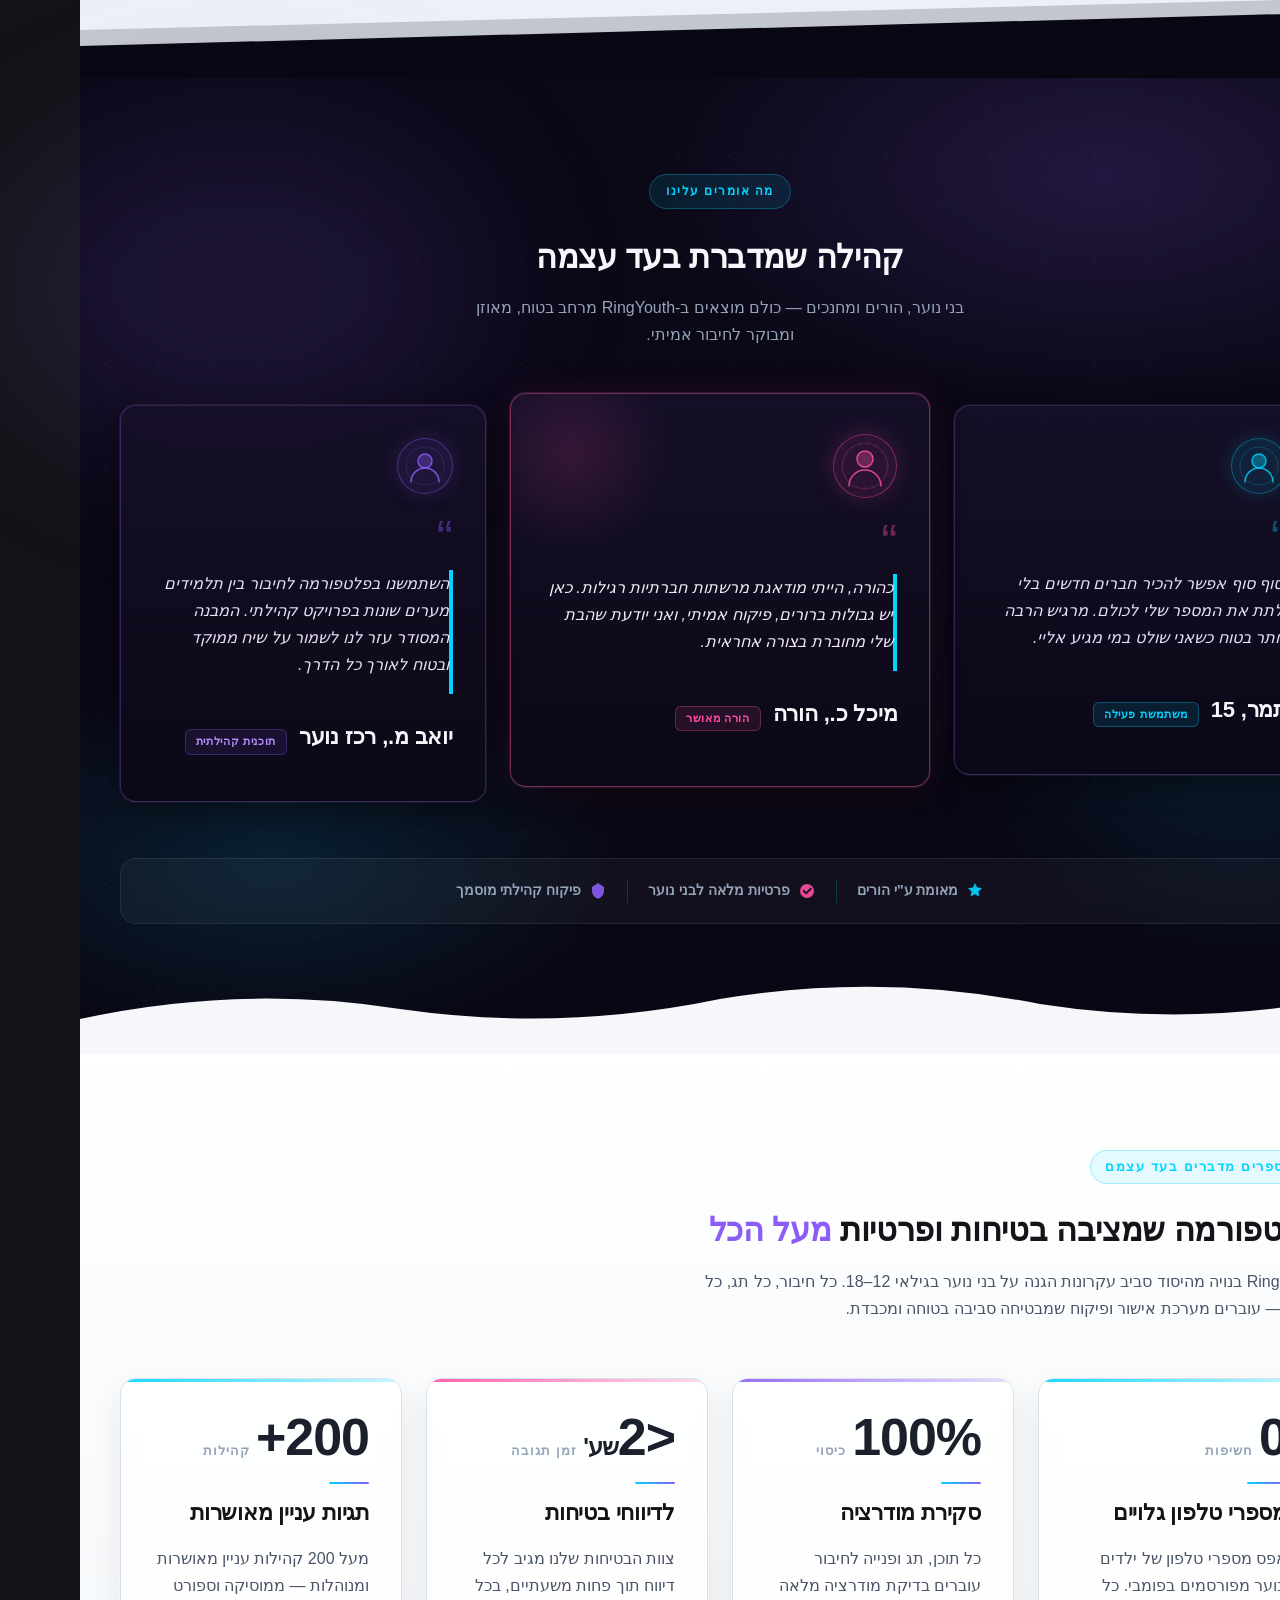
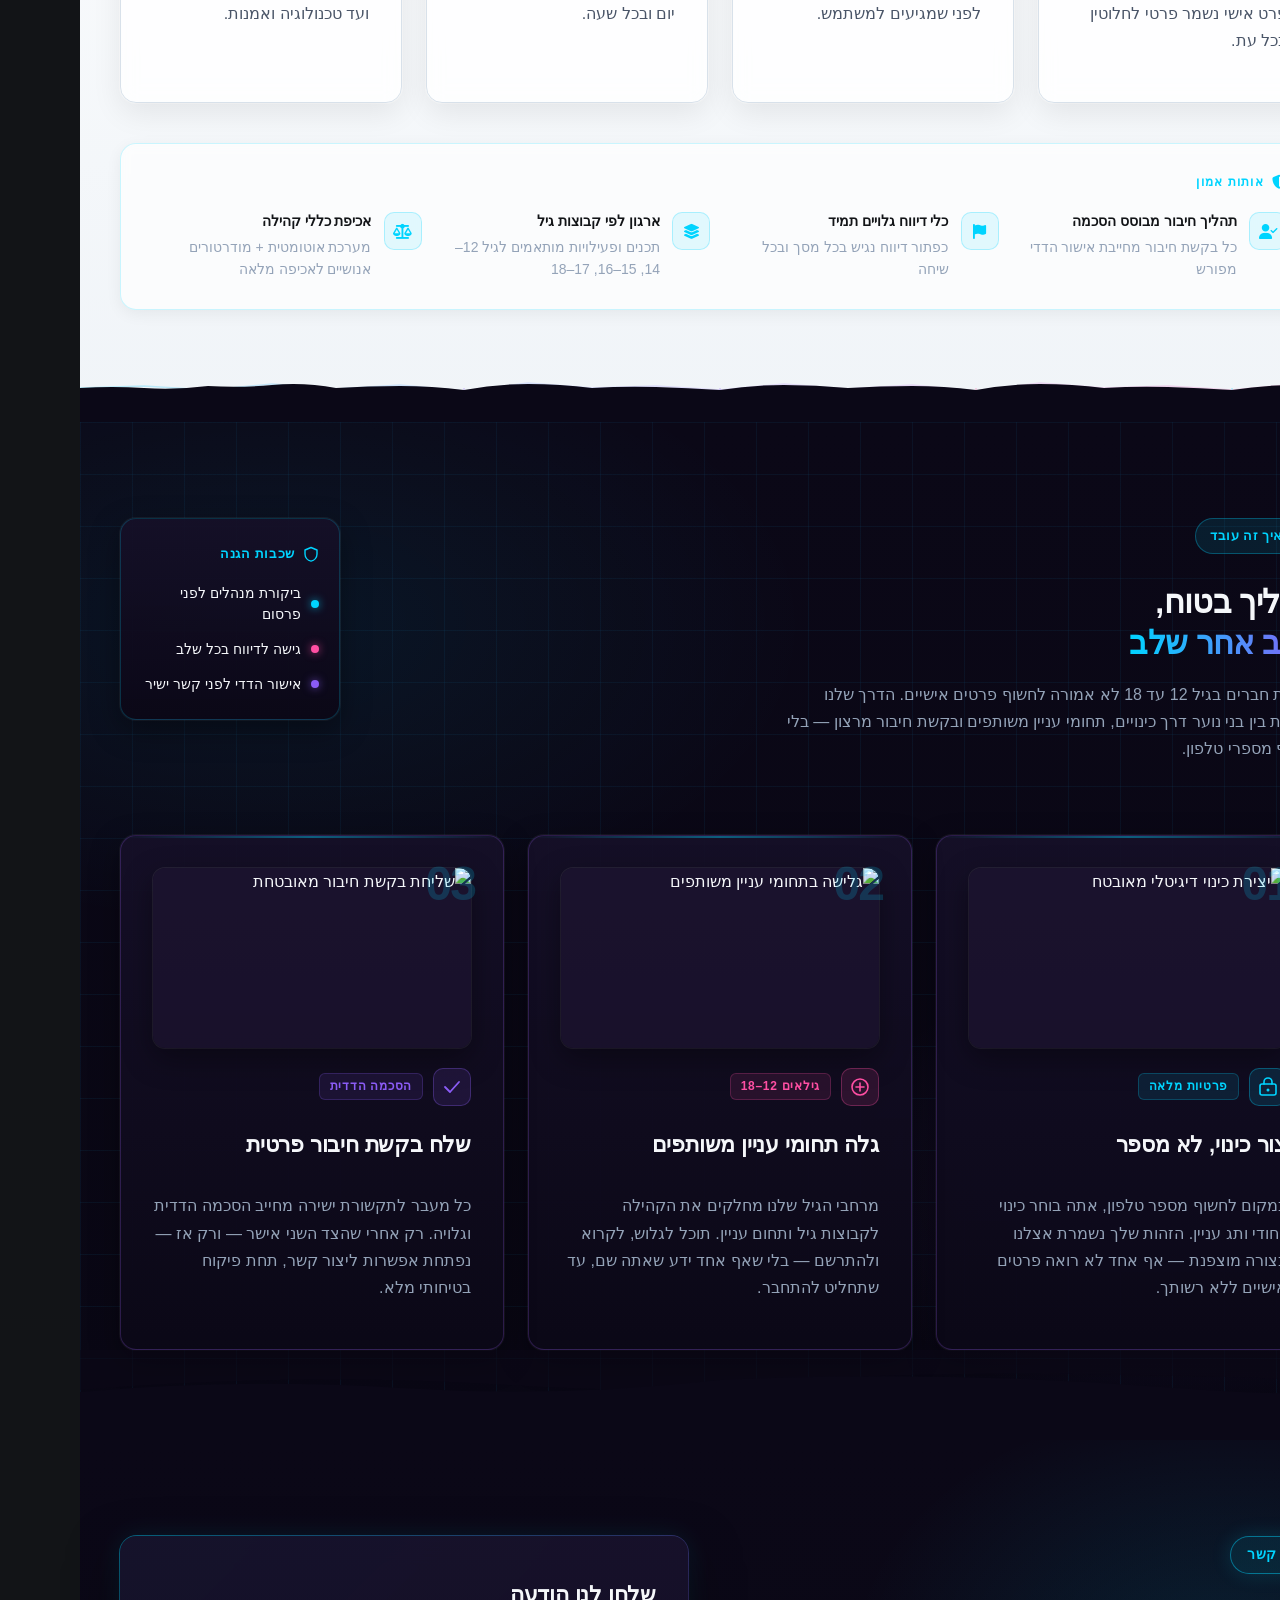
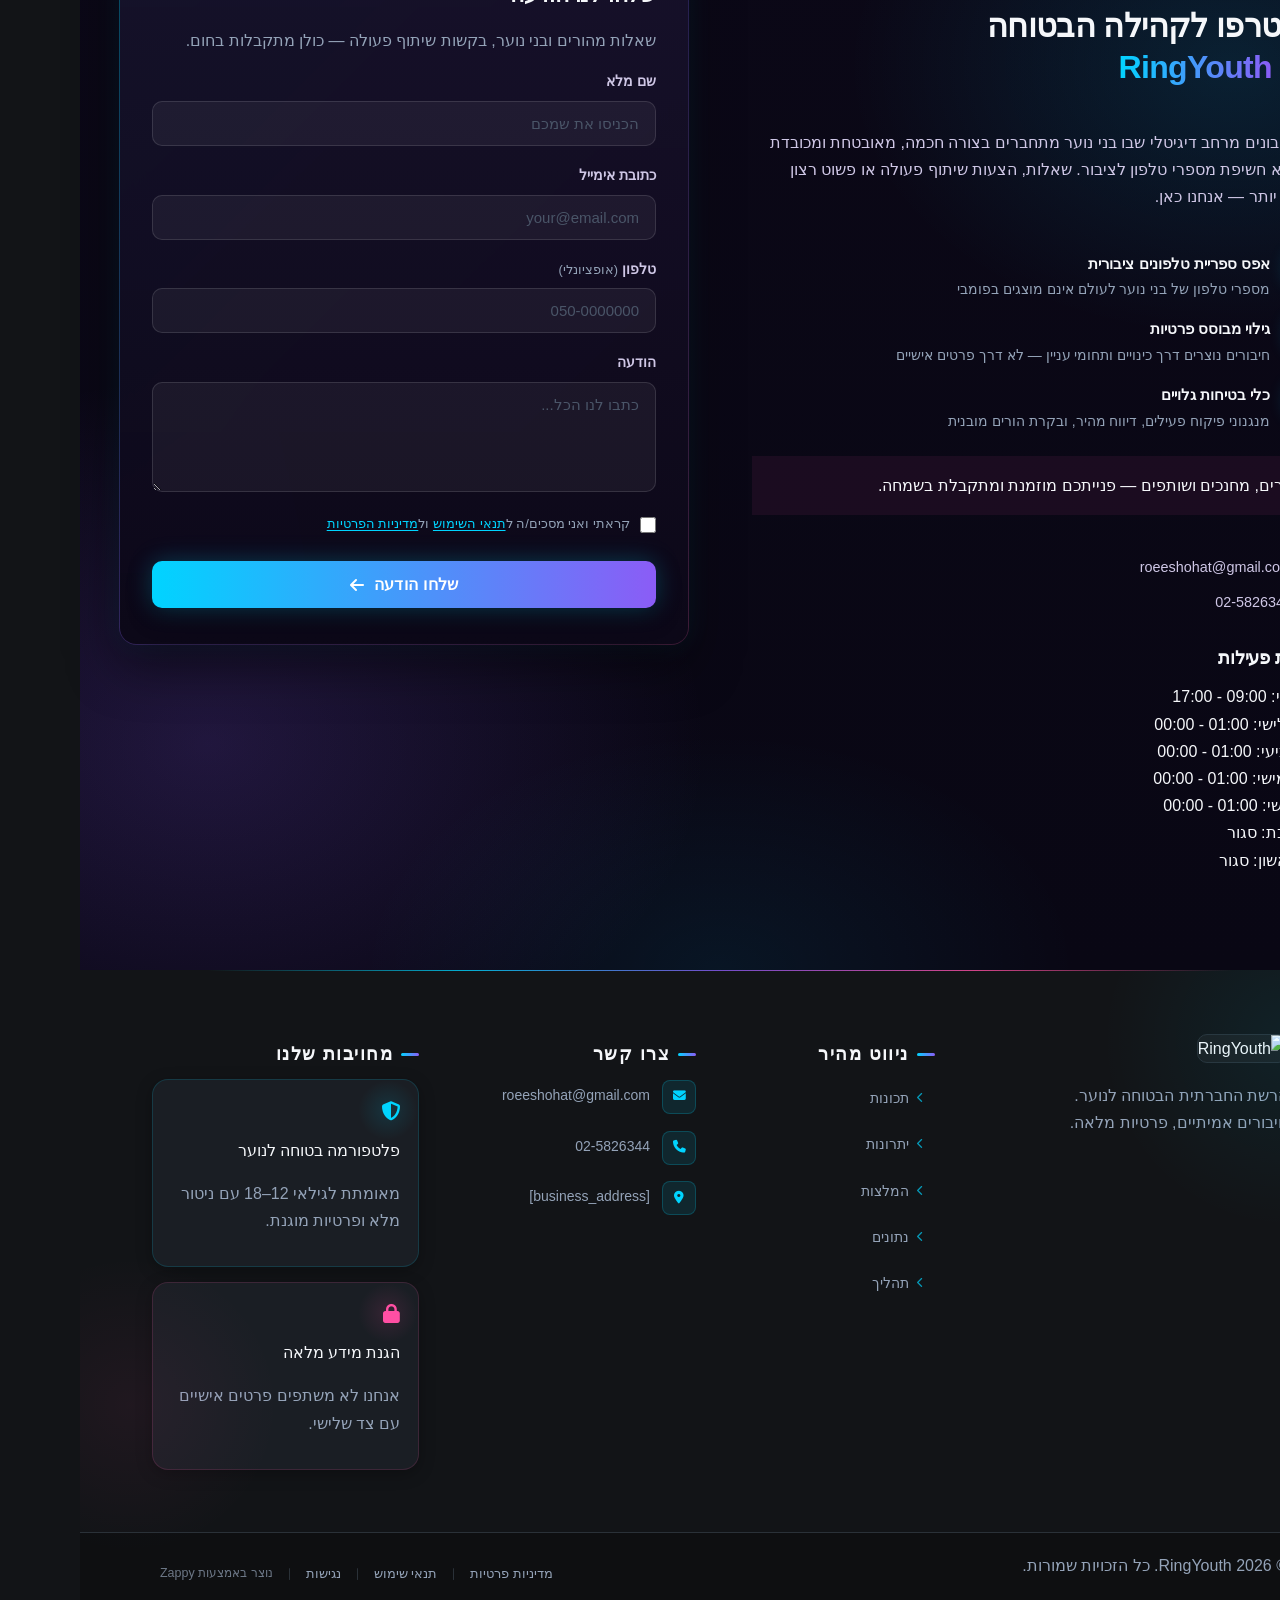
==== commit d8efcbd4: "Background sync: Progressive GitHub Sync" ====
--- a/index.html
+++ b/index.html
@@ -1562,6 +1562,38 @@
           <span>02-5826344</span>
         </a>
       </div>
+
+      <!-- START: Business Hours -->
+      <div class="index-contact-hours" data-element-id="element-ai-1776769453558-bh7k2m" data-element-type="section" aria-label="שעות פעילות">
+        <h4 class="index-contact-hours-title" style="color: #F5F7FA">
+          <i class="fa fa-clock-o" aria-hidden="true"></i>&nbsp;שעות פעילות
+        </h4>
+        <ul class="index-contact-hours-list">
+          <li class="index-contact-hours-item" style="color: #F5F7FA">
+            <span class="index-contact-hours-day">יום שני:</span>&nbsp;<span class="index-contact-hours-time">09:00 - 17:00</span>
+          </li>
+          <li class="index-contact-hours-item" style="color: #F5F7FA">
+            <span class="index-contact-hours-day">יום שלישי:</span>&nbsp;<span class="index-contact-hours-time">01:00 - 00:00</span>
+          </li>
+          <li class="index-contact-hours-item" style="color: #F5F7FA">
+            <span class="index-contact-hours-day">יום רביעי:</span>&nbsp;<span class="index-contact-hours-time">01:00 - 00:00</span>
+          </li>
+          <li class="index-contact-hours-item" style="color: #F5F7FA">
+            <span class="index-contact-hours-day">יום חמישי:</span>&nbsp;<span class="index-contact-hours-time">01:00 - 00:00</span>
+          </li>
+          <li class="index-contact-hours-item" style="color: #F5F7FA">
+            <span class="index-contact-hours-day">יום שישי:</span>&nbsp;<span class="index-contact-hours-time">01:00 - 00:00</span>
+          </li>
+          <li class="index-contact-hours-item index-contact-hours-item--closed" style="color: #F5F7FA">
+            <span class="index-contact-hours-day">יום שבת:</span>&nbsp;<span class="index-contact-hours-time index-contact-hours-time--closed">סגור</span>
+          </li>
+          <li class="index-contact-hours-item index-contact-hours-item--closed" style="color: #F5F7FA">
+            <span class="index-contact-hours-day">יום ראשון:</span>&nbsp;<span class="index-contact-hours-time index-contact-hours-time--closed">סגור</span>
+          </li>
+        </ul>
+      </div>
+      <!-- END: Business Hours -->
+
     </div>
 
     <!-- END: Form panel -->
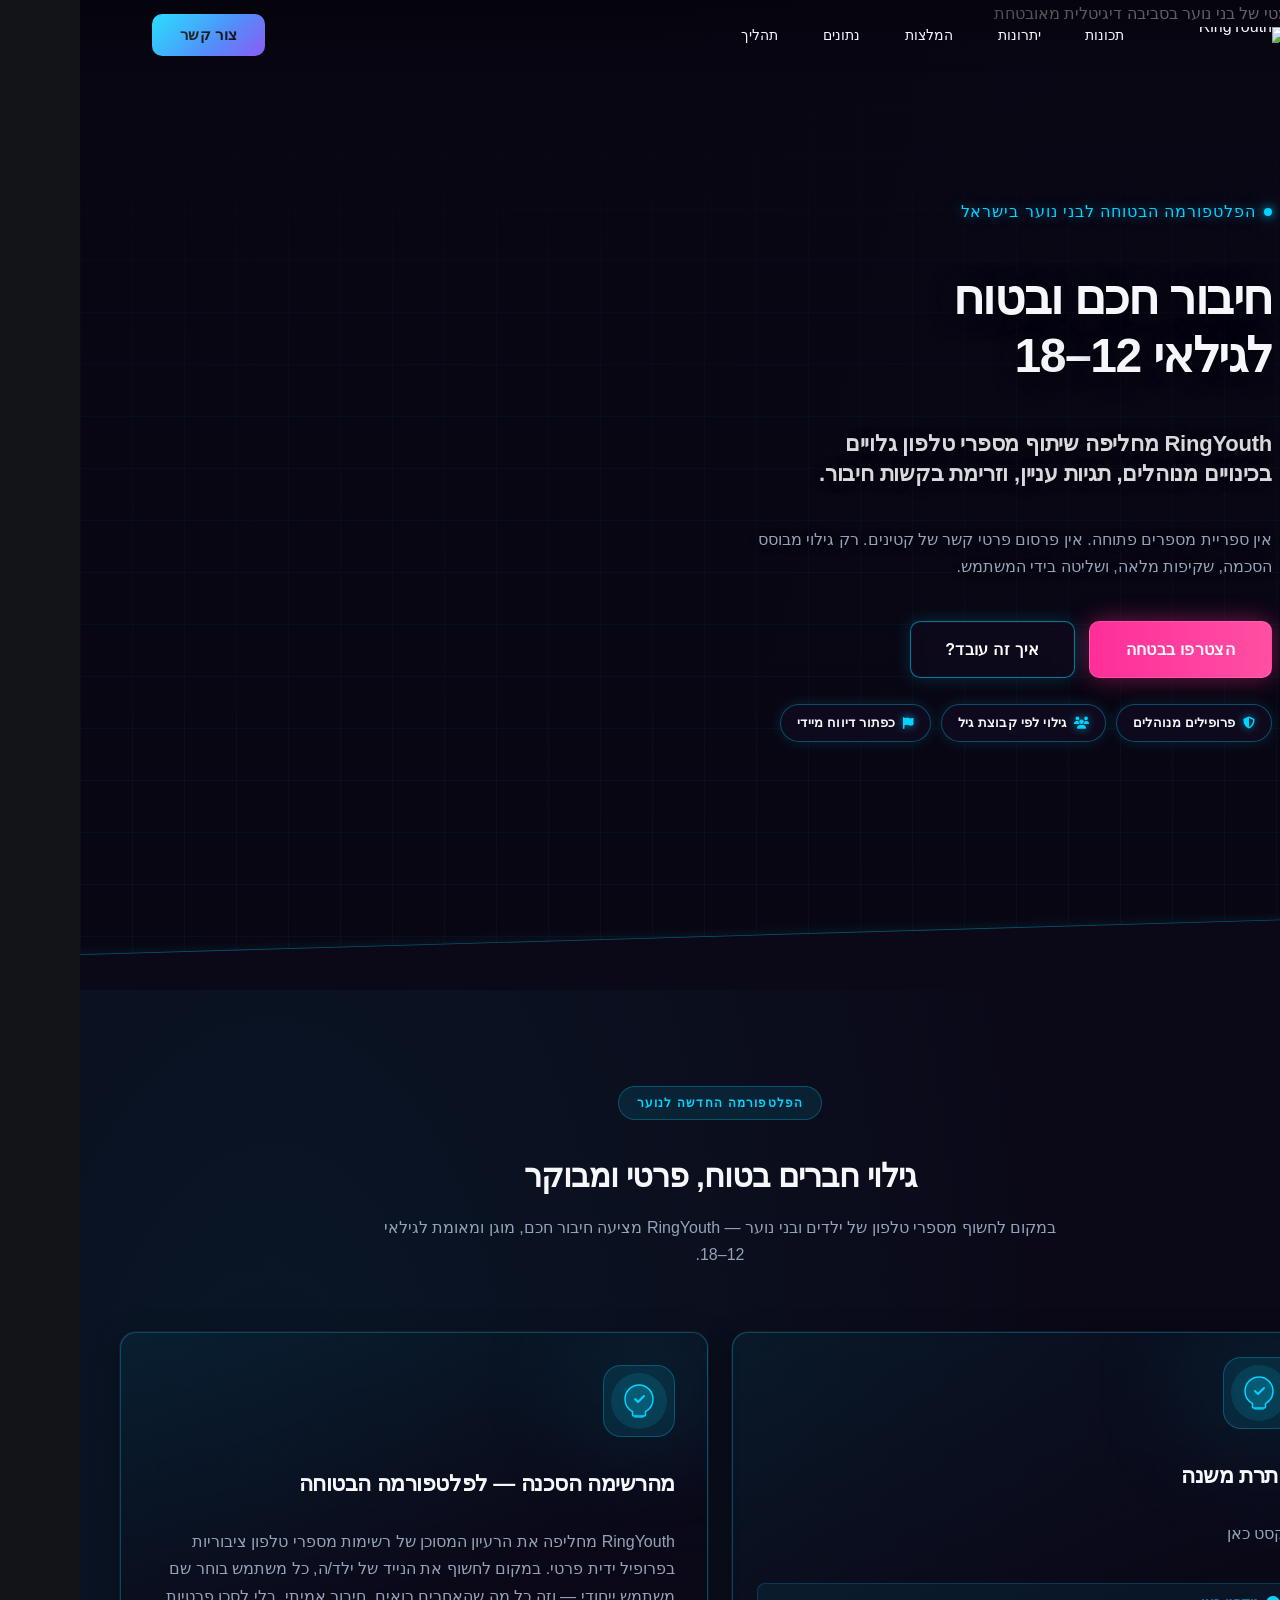
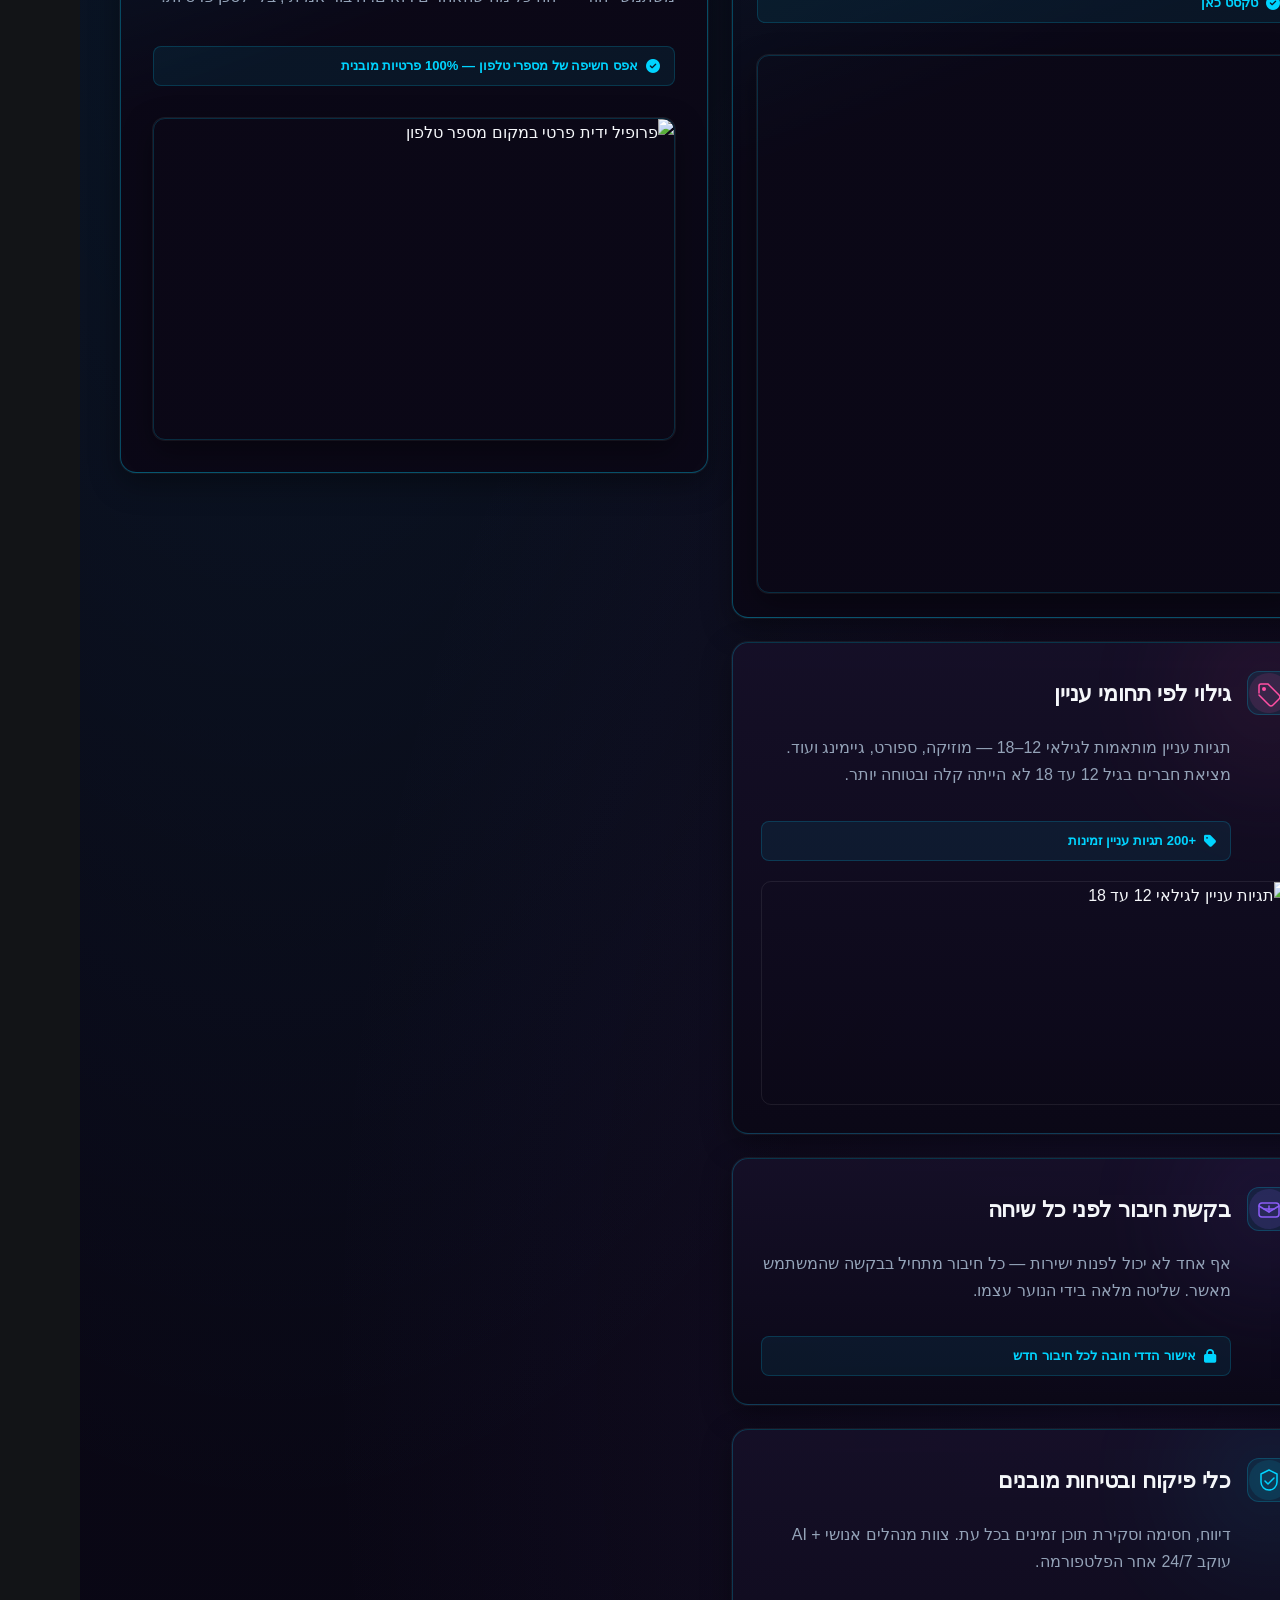
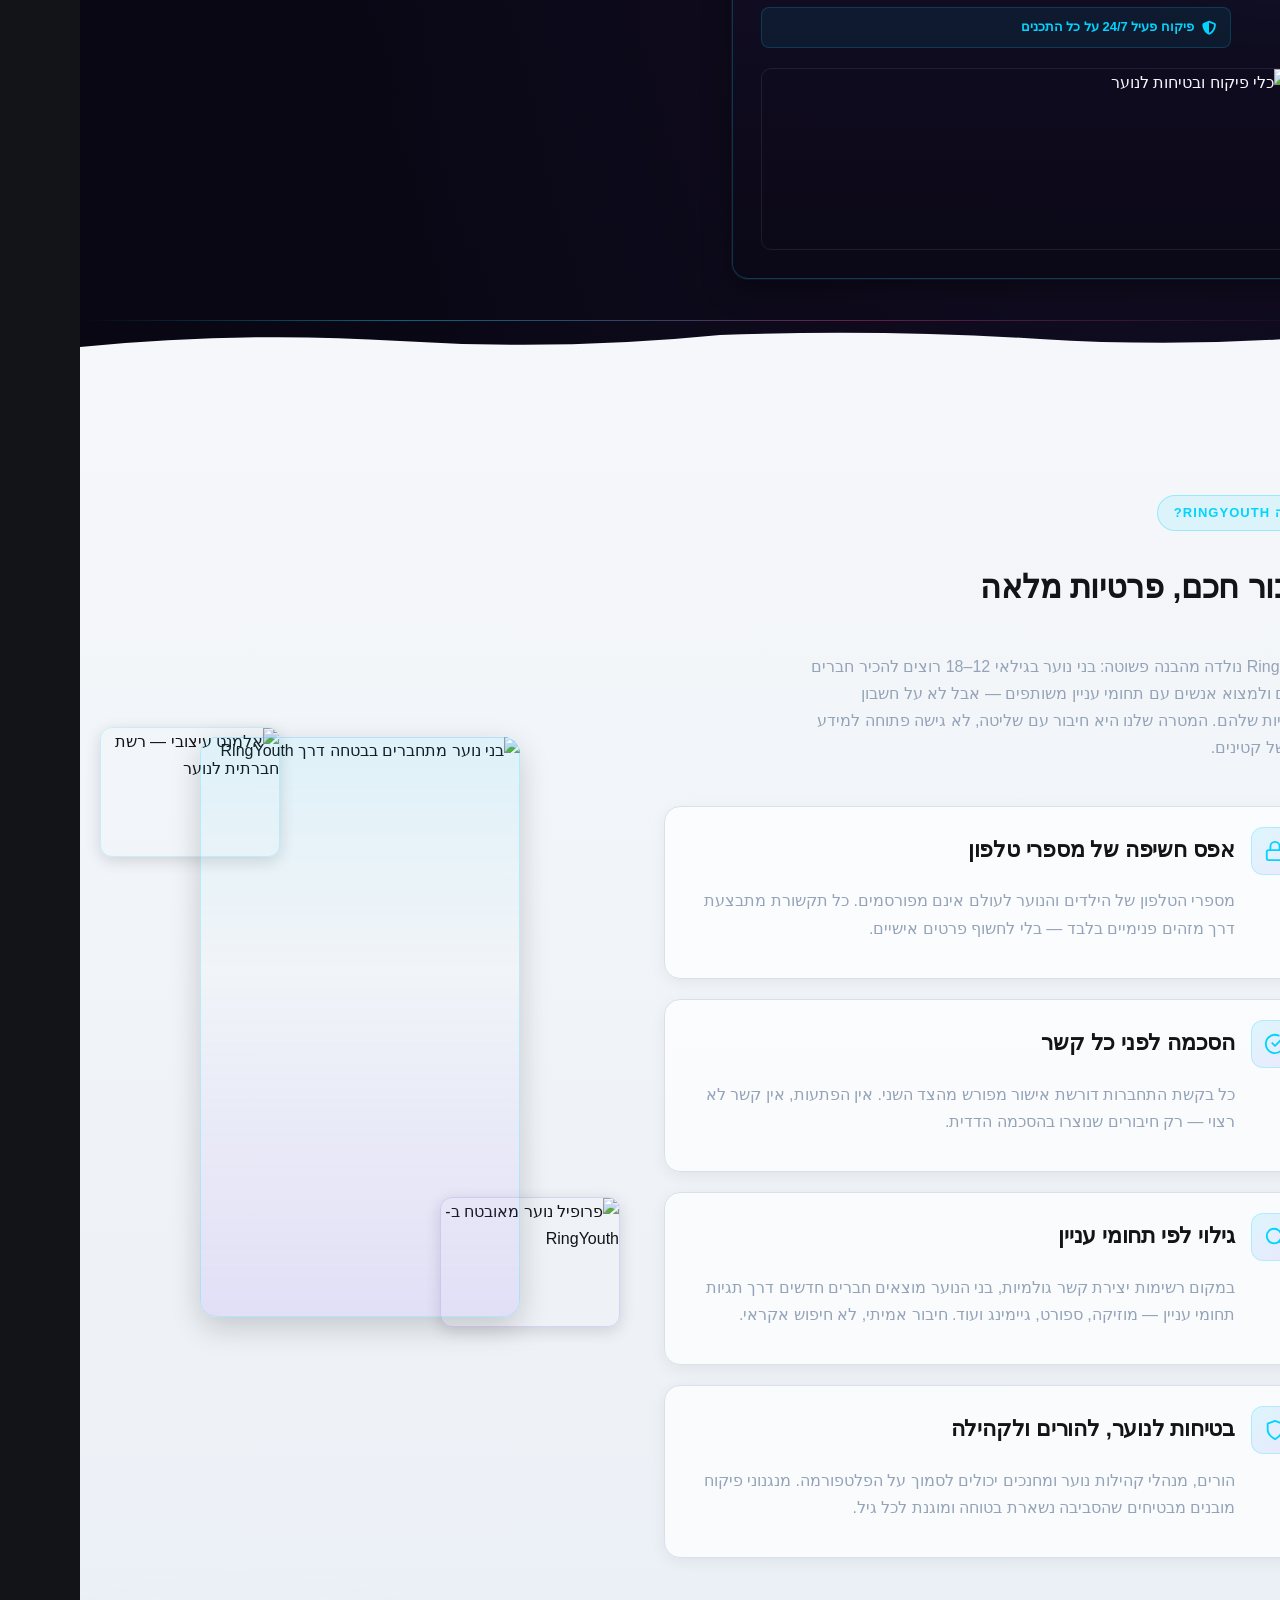
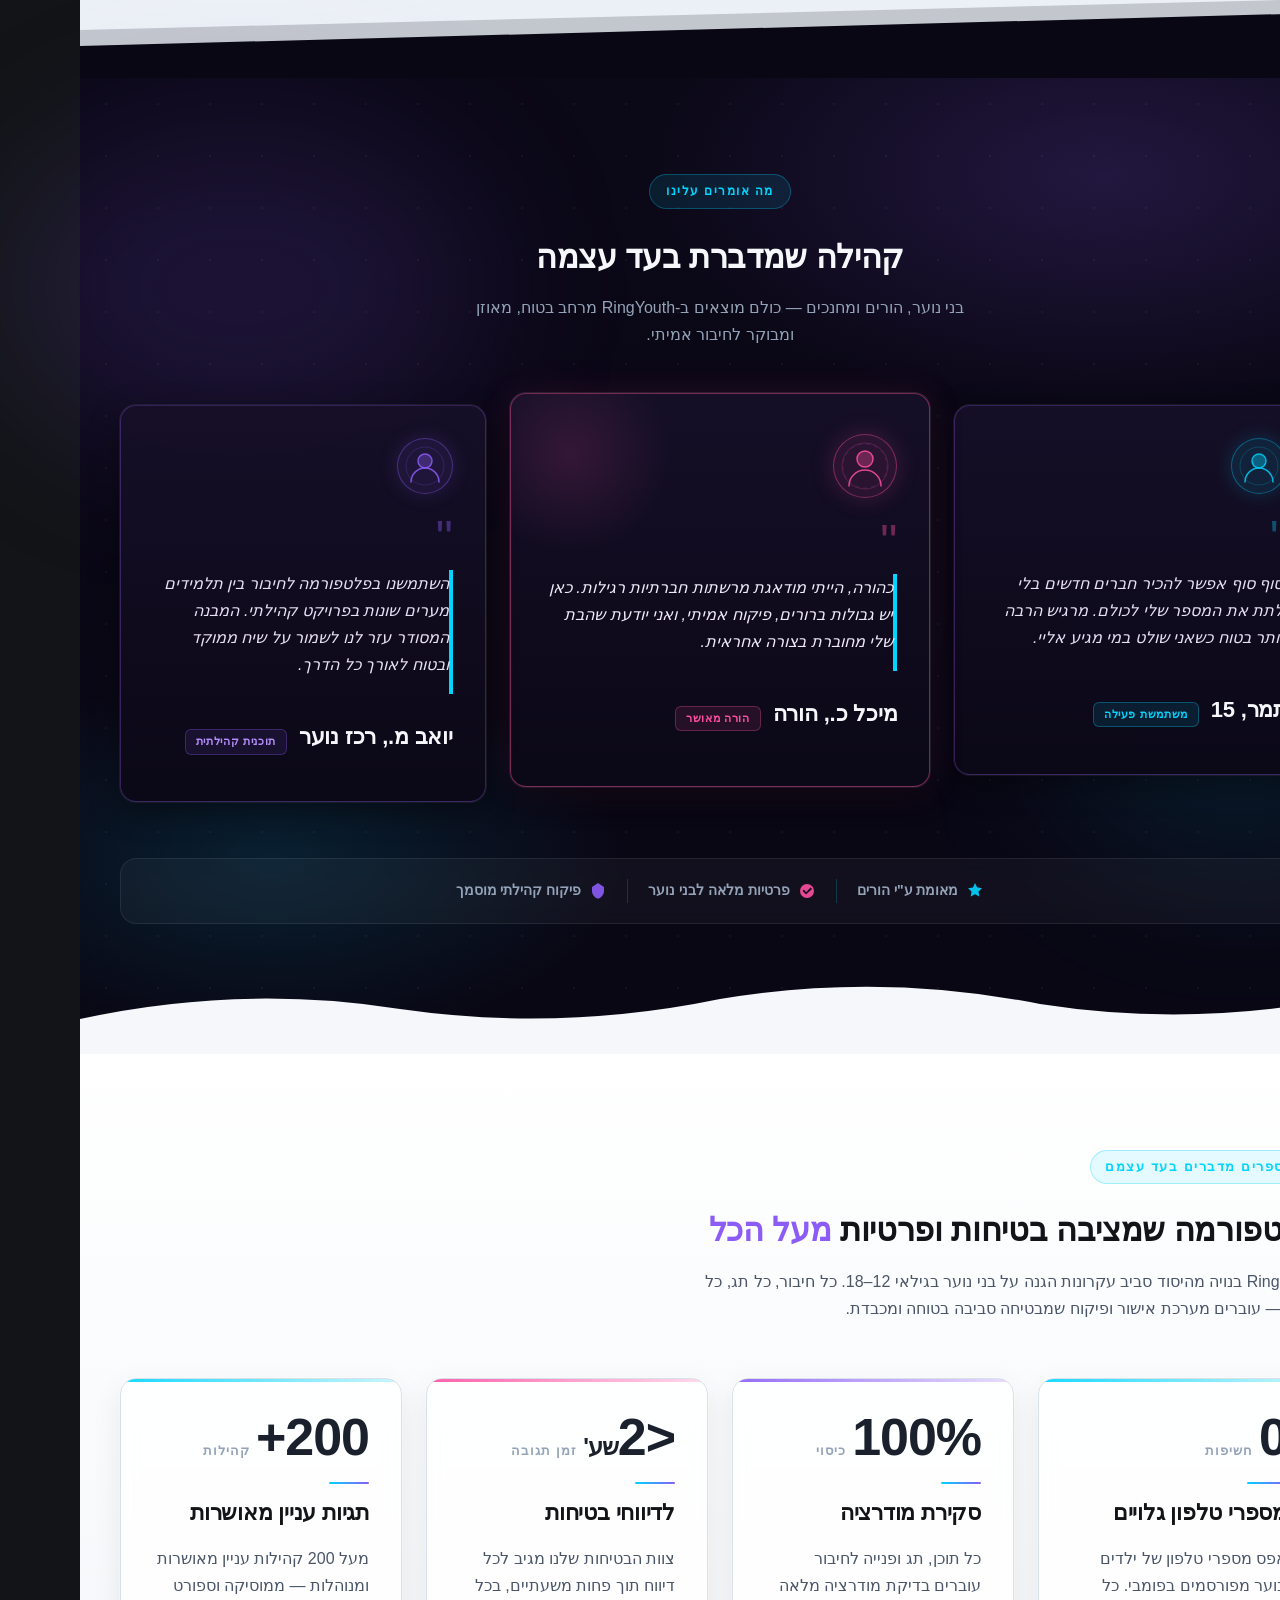
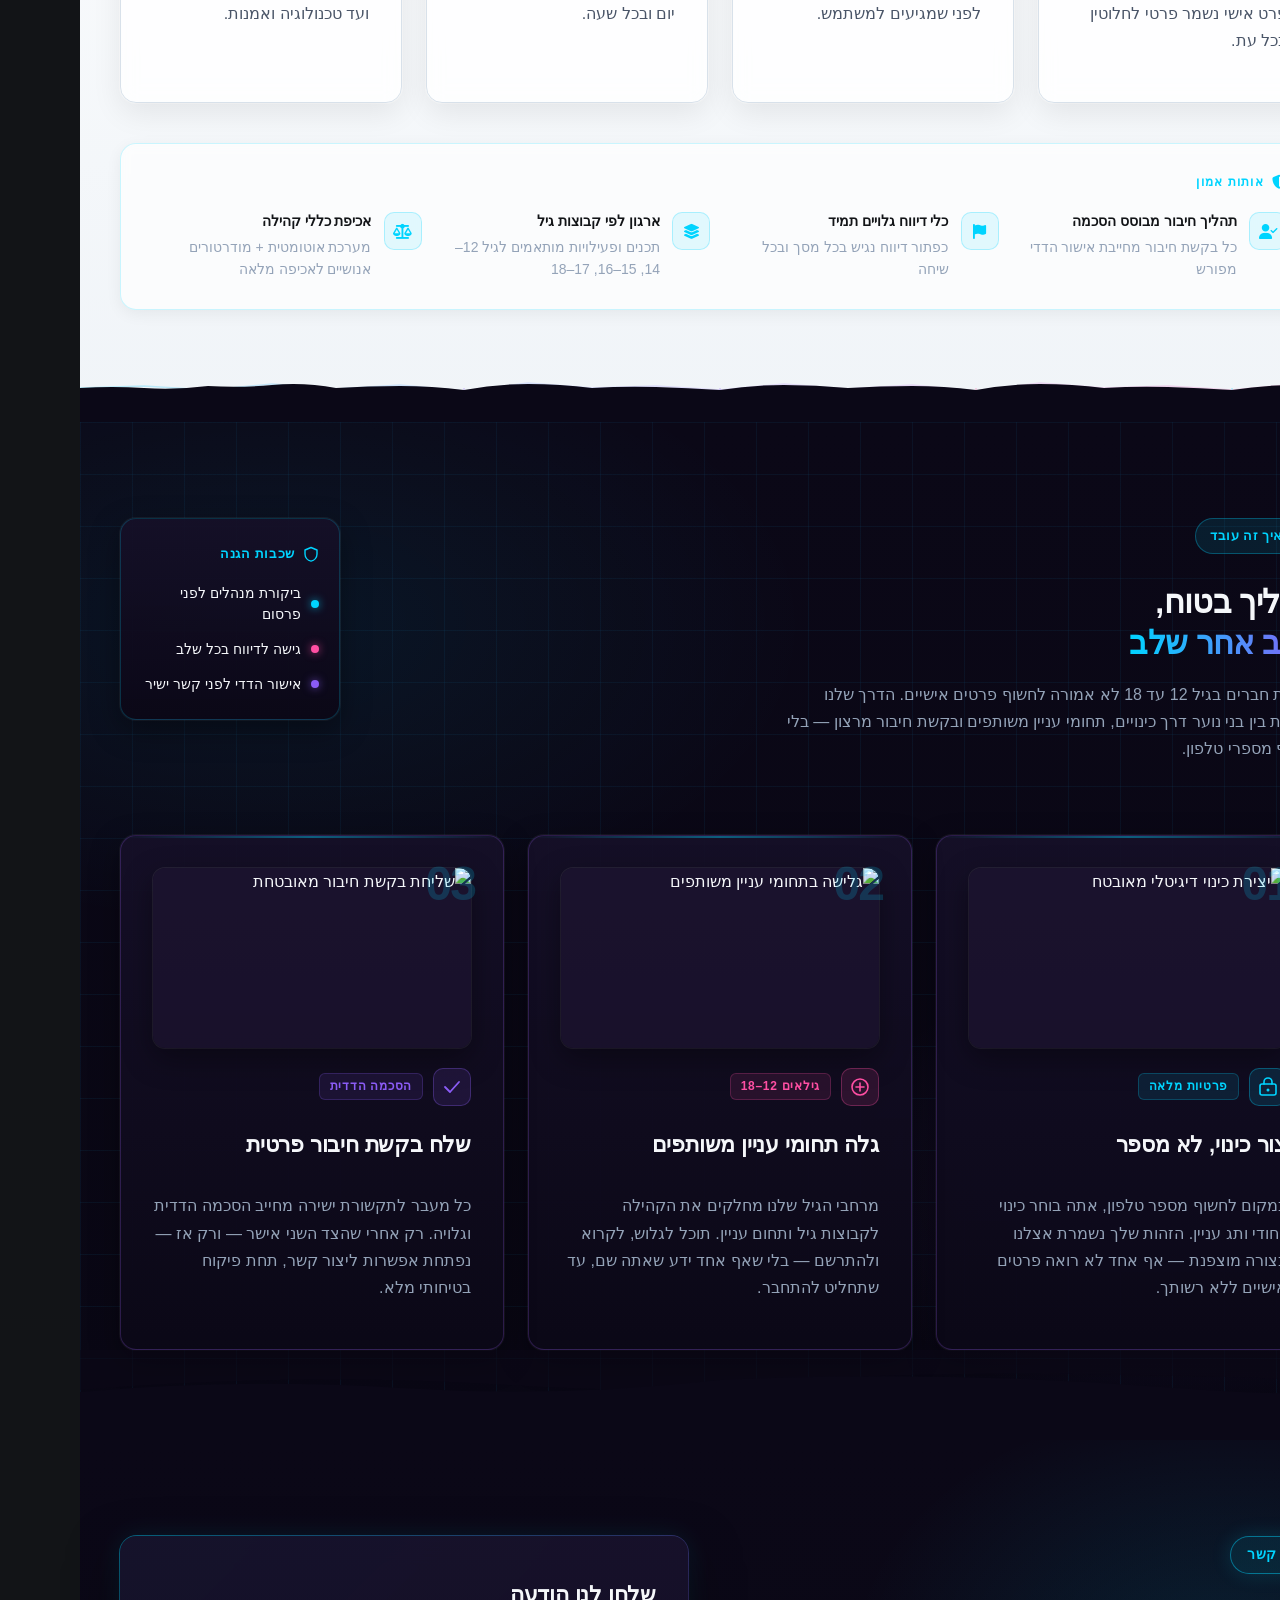
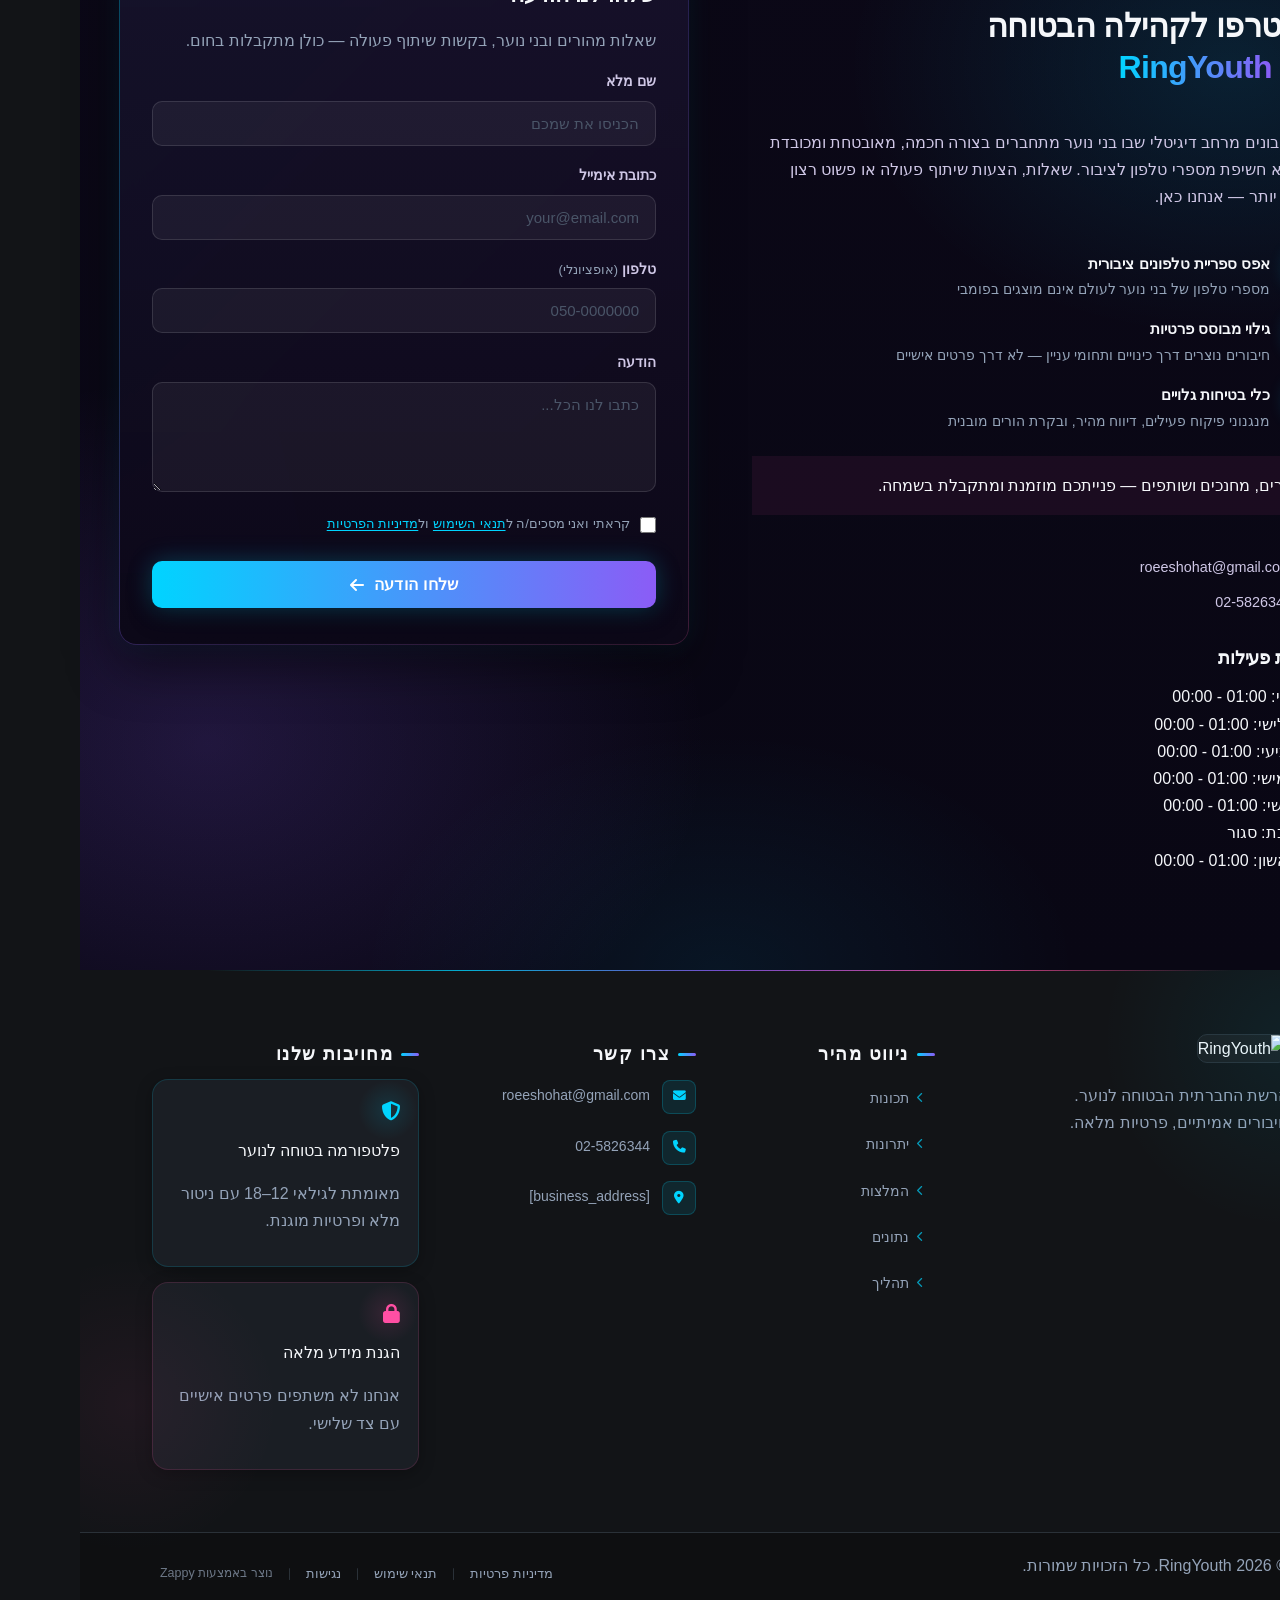
==== commit f958b5cd: "Background sync: Progressive GitHub Sync" ====
--- a/index.html
+++ b/index.html
@@ -1091,7 +1091,7 @@
       </ul>
     </div>
 
-    <!-- Image Column (END = LEFT in RTL) -->
+    <!-- Image Column (END = Left in RTL) -->
     <div class="index-benefits-imagery">
       <!-- Backplate top-end (top-left in RTL visual) -->
       <div class="index-benefits-backplate index-benefits-backplate--top">
@@ -1157,7 +1157,7 @@
           </svg>
         </div>
         <div class="index-testimonials-section__card-body">
-          <div class="index-testimonials-section__quote-icon" aria-hidden="true">“</div>
+          <div class="index-testimonials-section__quote-icon" aria-hidden="true">"</div>
           <blockquote class="index-testimonials-section__quote">
             <p>סוף סוף אפשר להכיר חברים חדשים בלי לתת את המספר שלי לכולם. מרגיש הרבה יותר בטוח כשאני שולט במי מגיע אליי.</p>
           </blockquote>
@@ -1181,7 +1181,7 @@
           </svg>
         </div>
         <div class="index-testimonials-section__card-body">
-          <div class="index-testimonials-section__quote-icon index-testimonials-section__quote-icon--accent" aria-hidden="true">“</div>
+          <div class="index-testimonials-section__quote-icon index-testimonials-section__quote-icon--accent" aria-hidden="true">"</div>
           <blockquote class="index-testimonials-section__quote index-testimonials-section__quote--large">
             <p>כהורה, הייתי מודאגת מרשתות חברתיות רגילות. כאן יש גבולות ברורים, פיקוח אמיתי, ואני יודעת שהבת שלי מחוברת בצורה אחראית.</p>
           </blockquote>
@@ -1203,7 +1203,7 @@
           </svg>
         </div>
         <div class="index-testimonials-section__card-body">
-          <div class="index-testimonials-section__quote-icon index-testimonials-section__quote-icon--violet" aria-hidden="true">“</div>
+          <div class="index-testimonials-section__quote-icon index-testimonials-section__quote-icon--violet" aria-hidden="true">"</div>
           <blockquote class="index-testimonials-section__quote">
             <p>השתמשנו בפלטפורמה לחיבור בין תלמידים מערים שונות בפרויקט קהילתי. המבנה המסודר עזר לנו לשמור על שיח ממוקד ובטוח לאורך כל הדרך.</p>
           </blockquote>
@@ -1570,7 +1570,7 @@
         </h4>
         <ul class="index-contact-hours-list">
           <li class="index-contact-hours-item" style="color: #F5F7FA">
-            <span class="index-contact-hours-day">יום שני:</span>&nbsp;<span class="index-contact-hours-time">09:00 - 17:00</span>
+            <span class="index-contact-hours-day">יום שני:</span>&nbsp;<span class="index-contact-hours-time">01:00 - 00:00</span>
           </li>
           <li class="index-contact-hours-item" style="color: #F5F7FA">
             <span class="index-contact-hours-day">יום שלישי:</span>&nbsp;<span class="index-contact-hours-time">01:00 - 00:00</span>
@@ -1587,8 +1587,8 @@
           <li class="index-contact-hours-item index-contact-hours-item--closed" style="color: #F5F7FA">
             <span class="index-contact-hours-day">יום שבת:</span>&nbsp;<span class="index-contact-hours-time index-contact-hours-time--closed">סגור</span>
           </li>
-          <li class="index-contact-hours-item index-contact-hours-item--closed" style="color: #F5F7FA">
-            <span class="index-contact-hours-day">יום ראשון:</span>&nbsp;<span class="index-contact-hours-time index-contact-hours-time--closed">סגור</span>
+          <li class="index-contact-hours-item" style="color: #F5F7FA">
+            <span class="index-contact-hours-day">יום ראשון:</span>&nbsp;<span class="index-contact-hours-time">01:00 - 00:00</span>
           </li>
         </ul>
       </div>
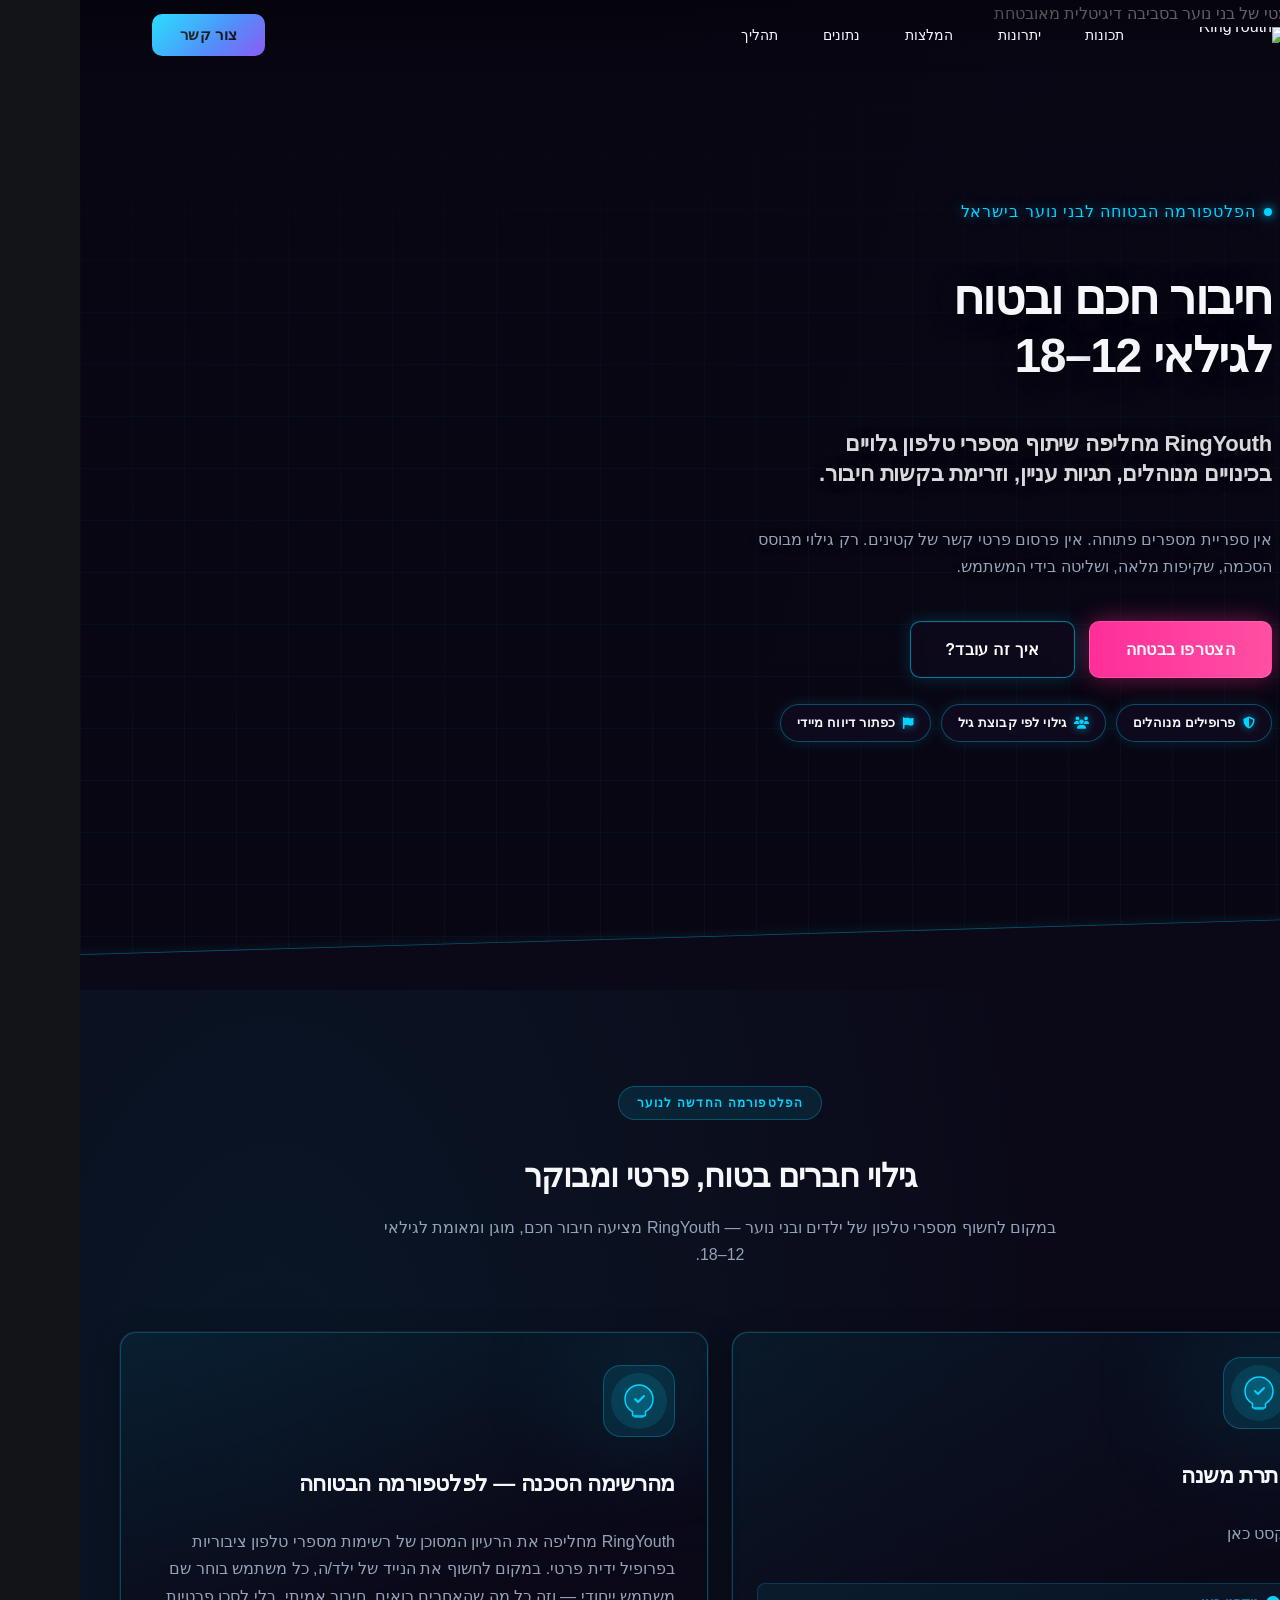
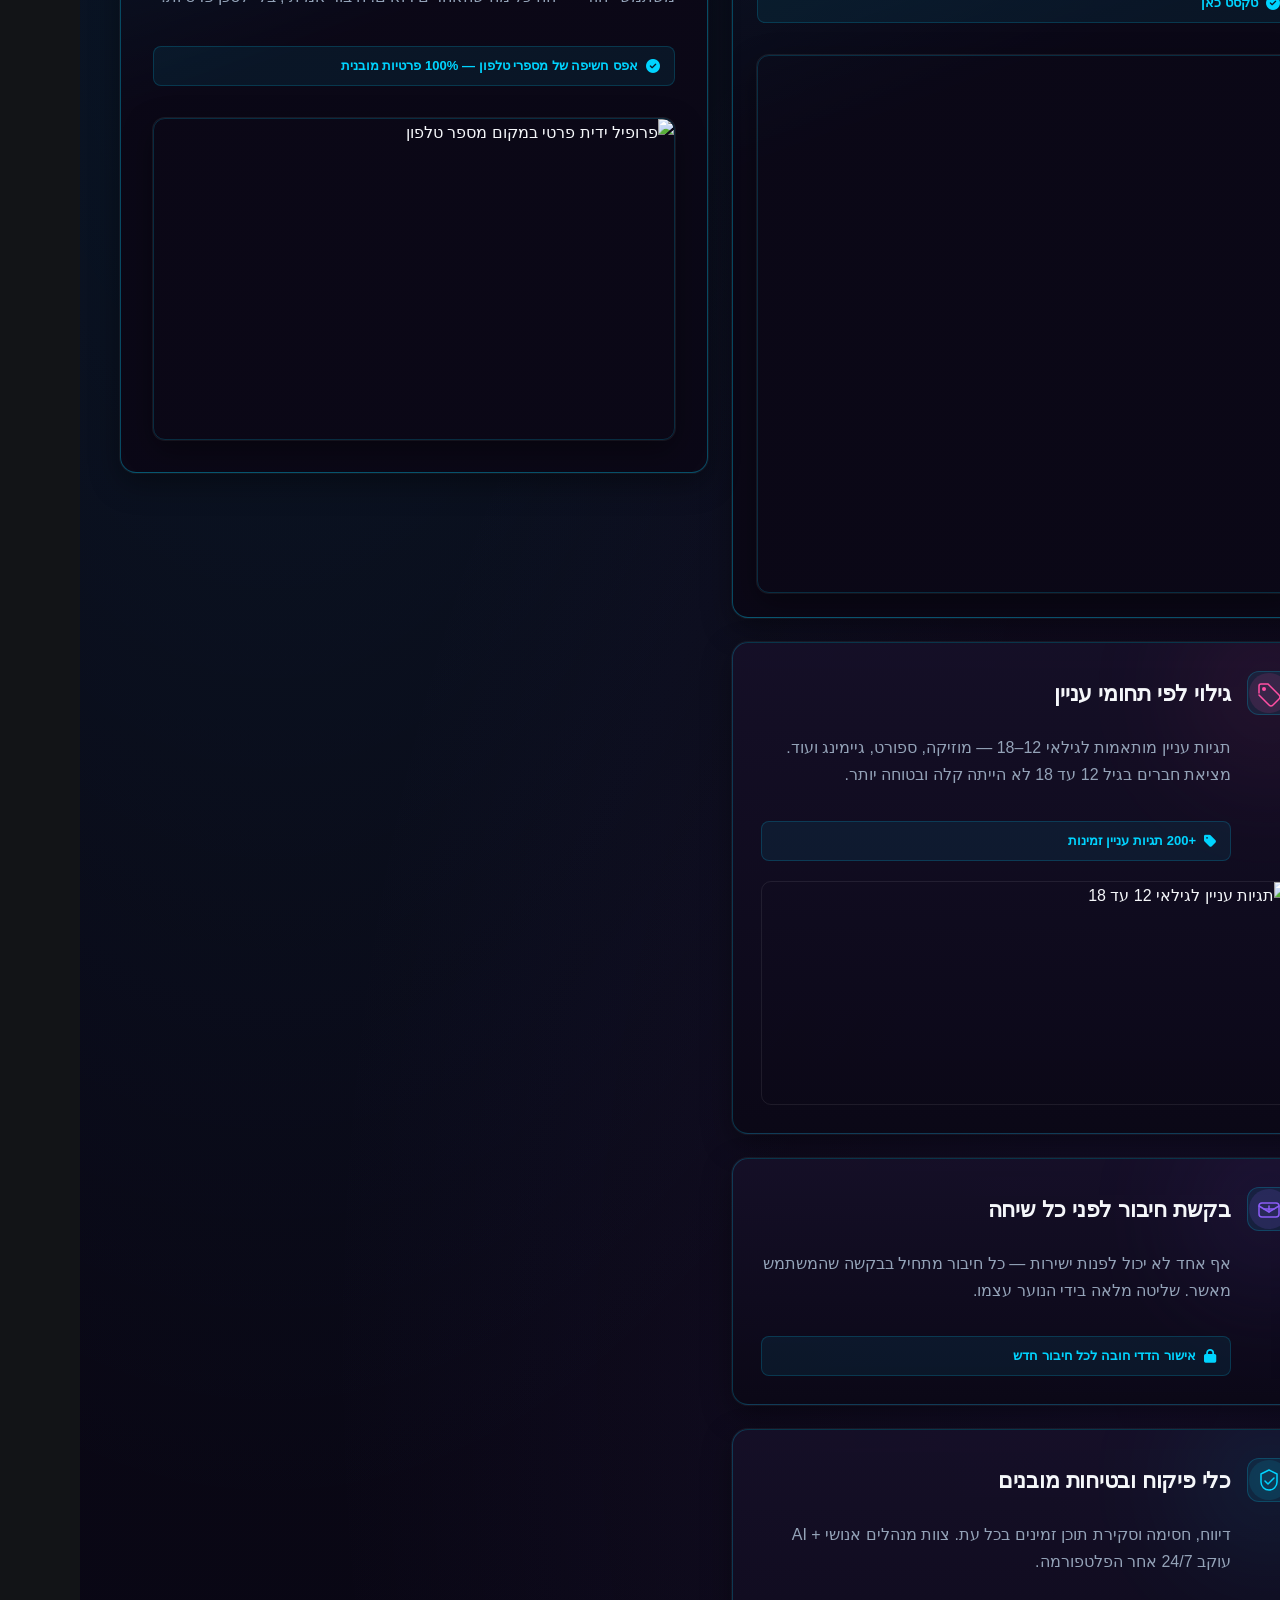
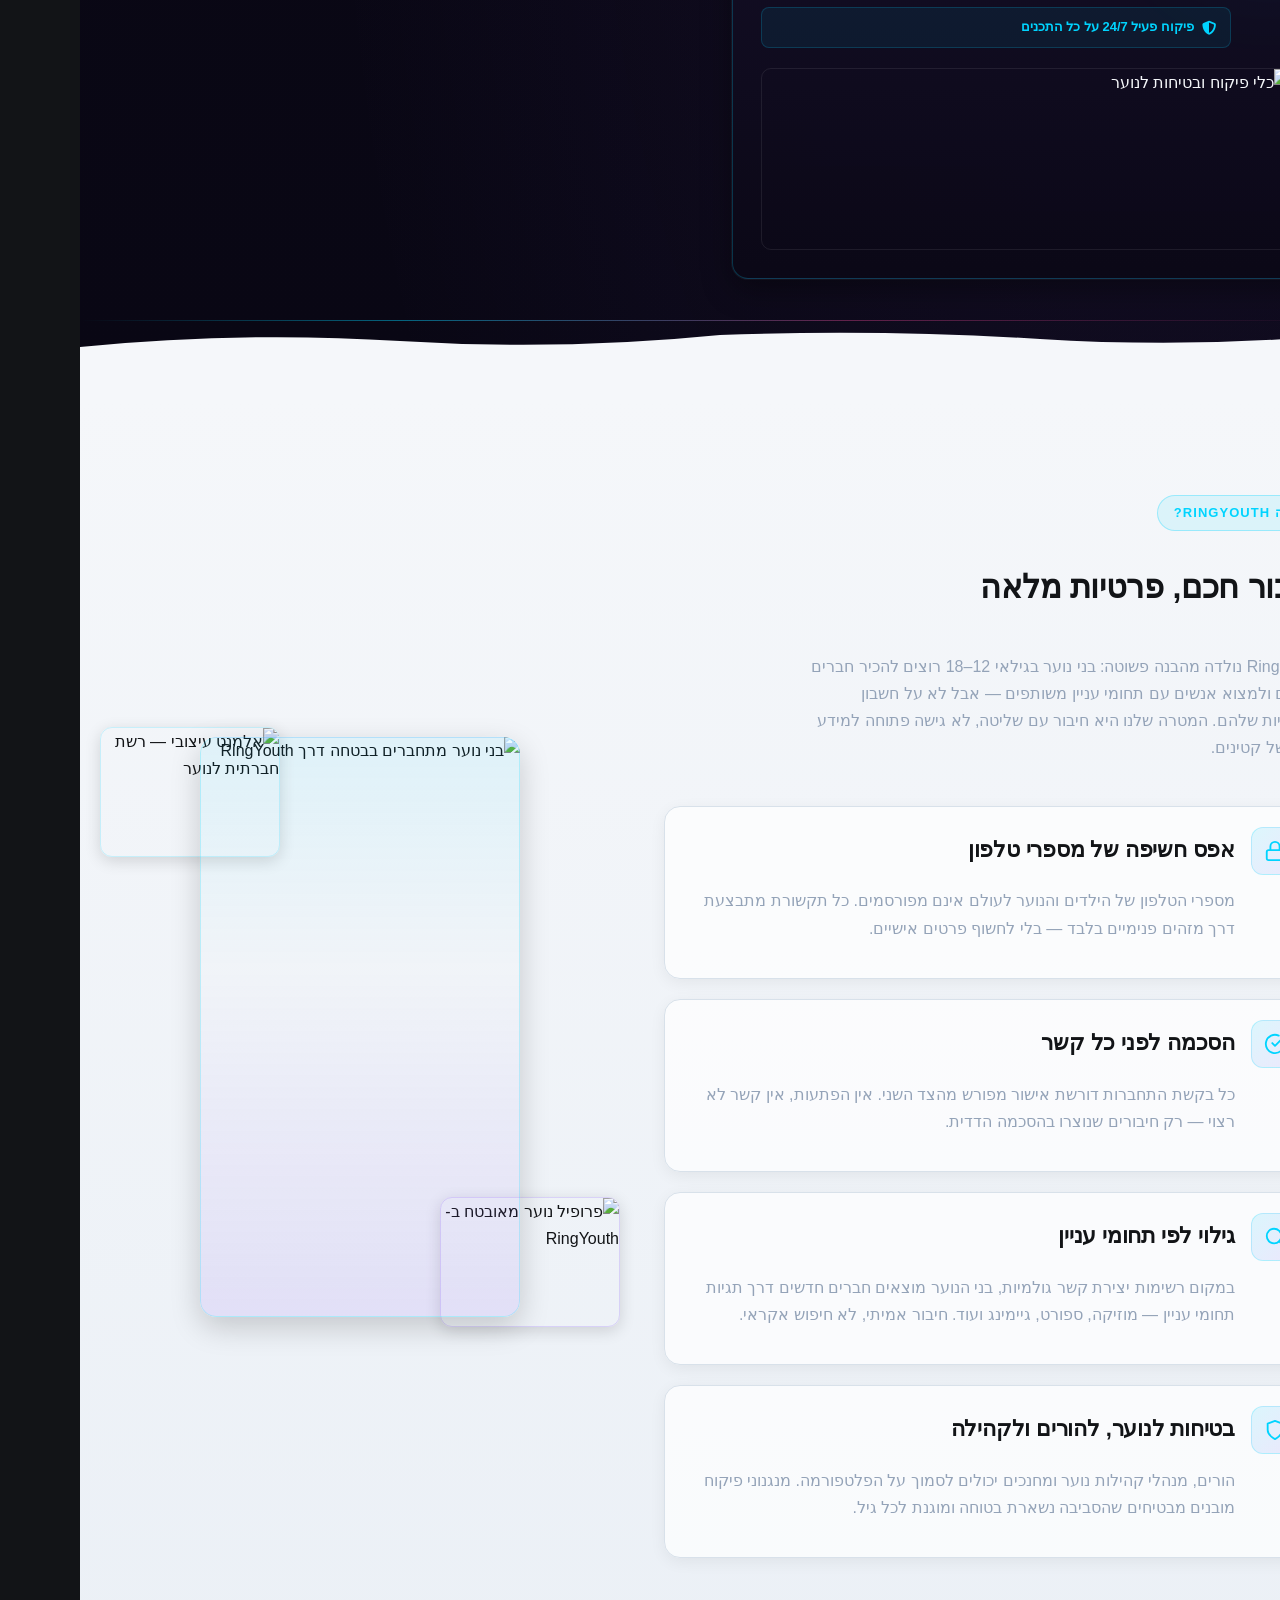
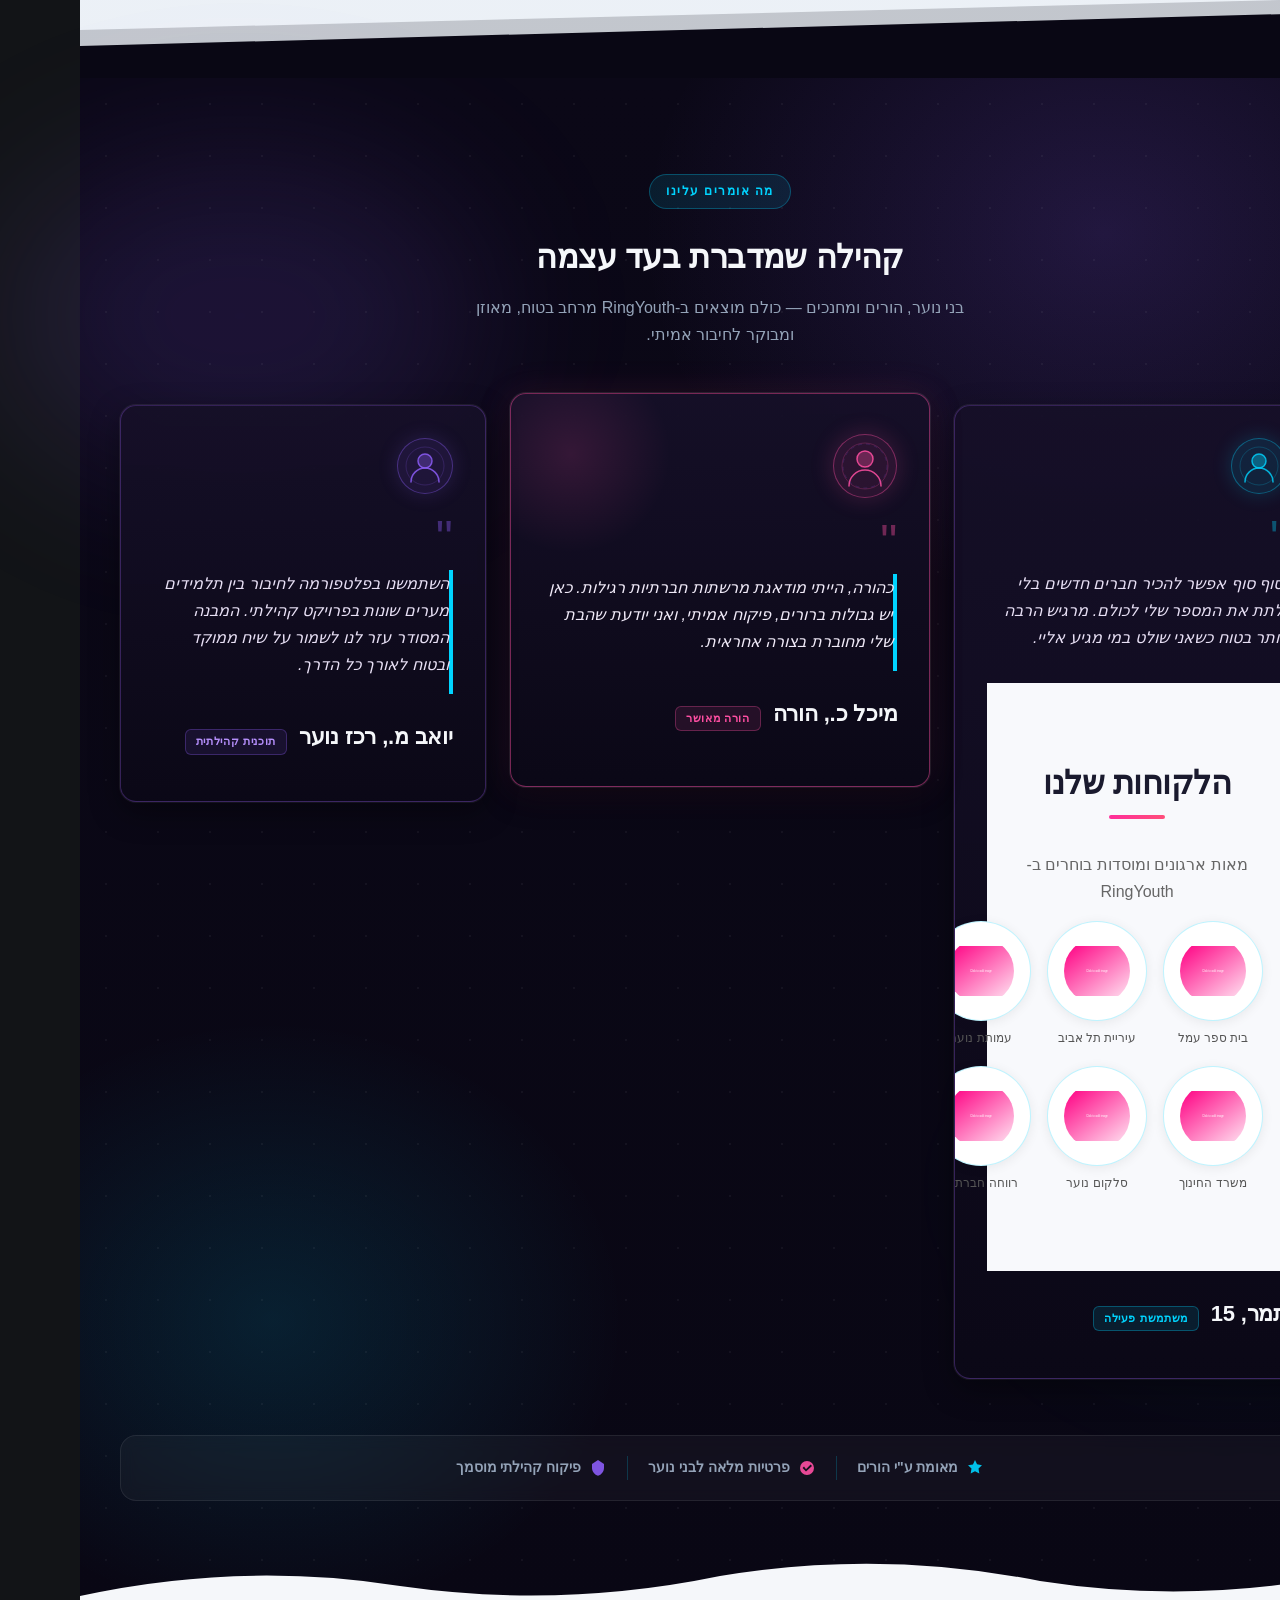
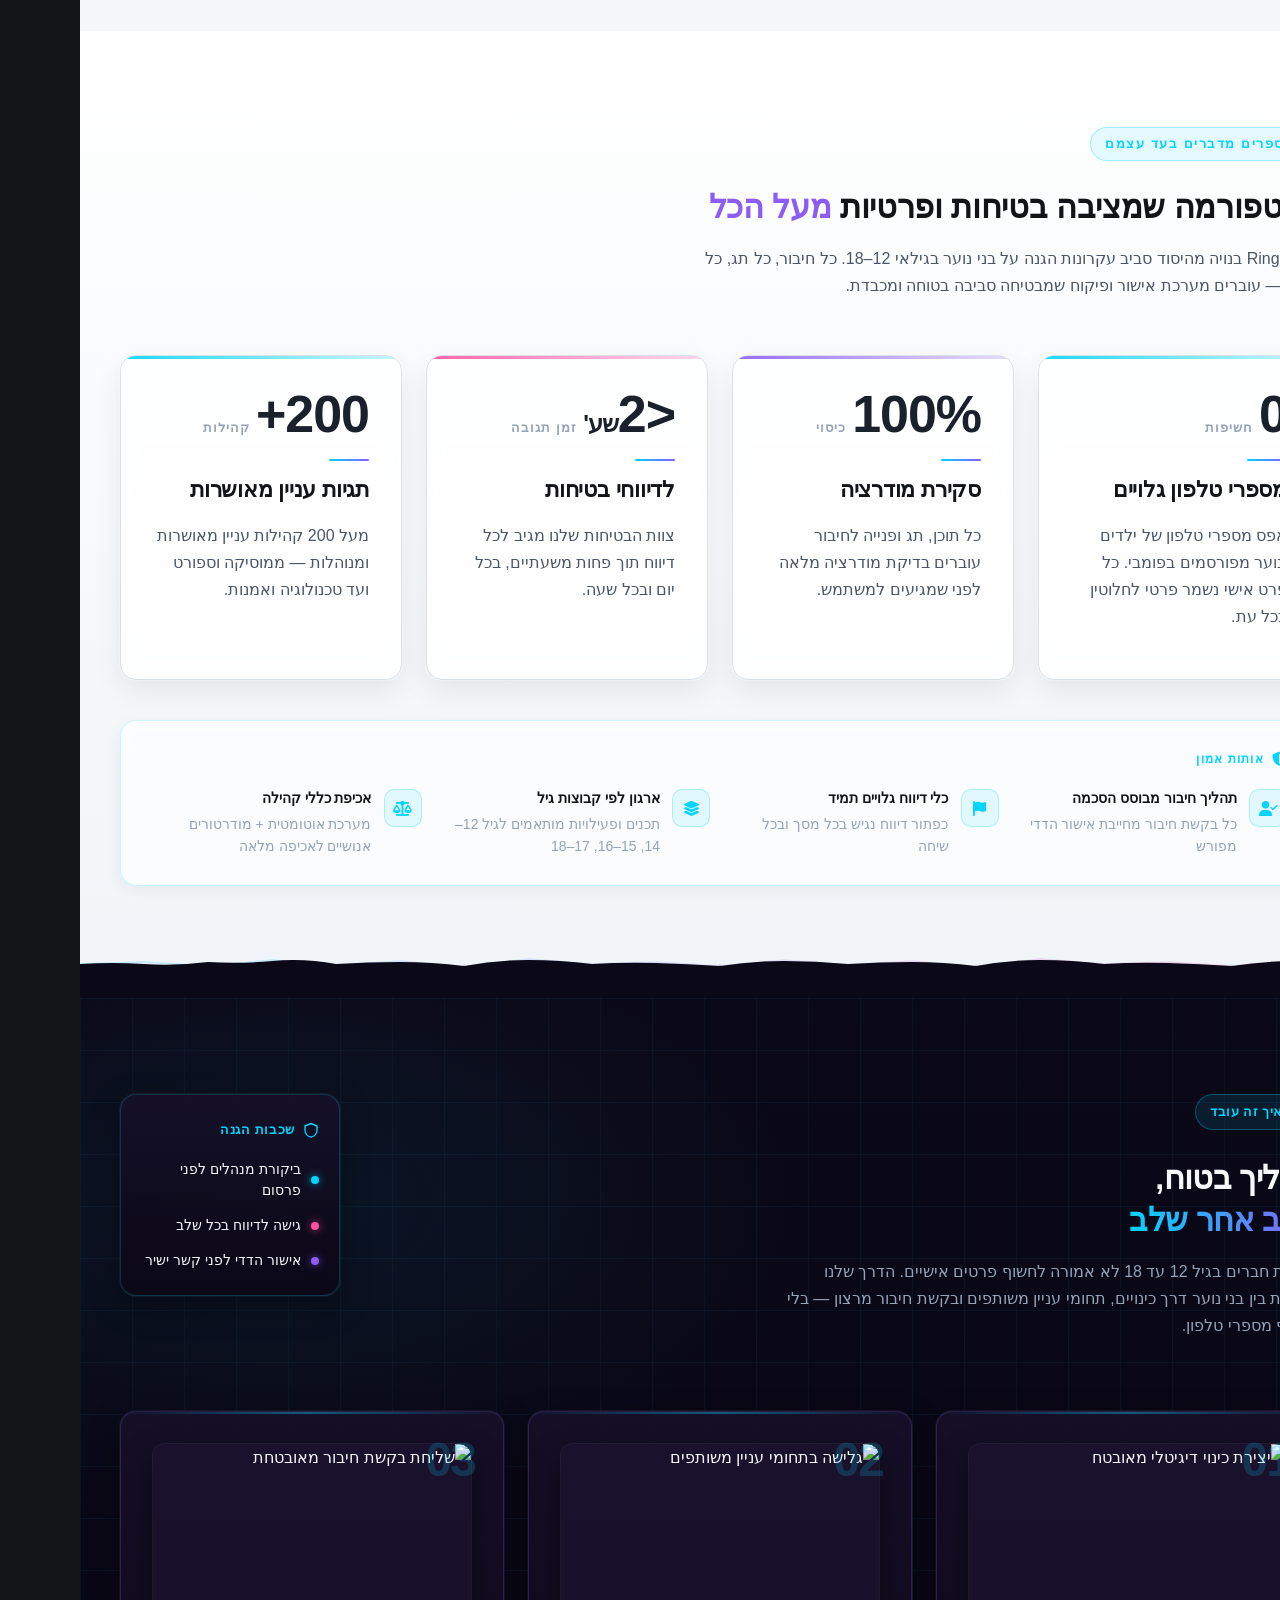
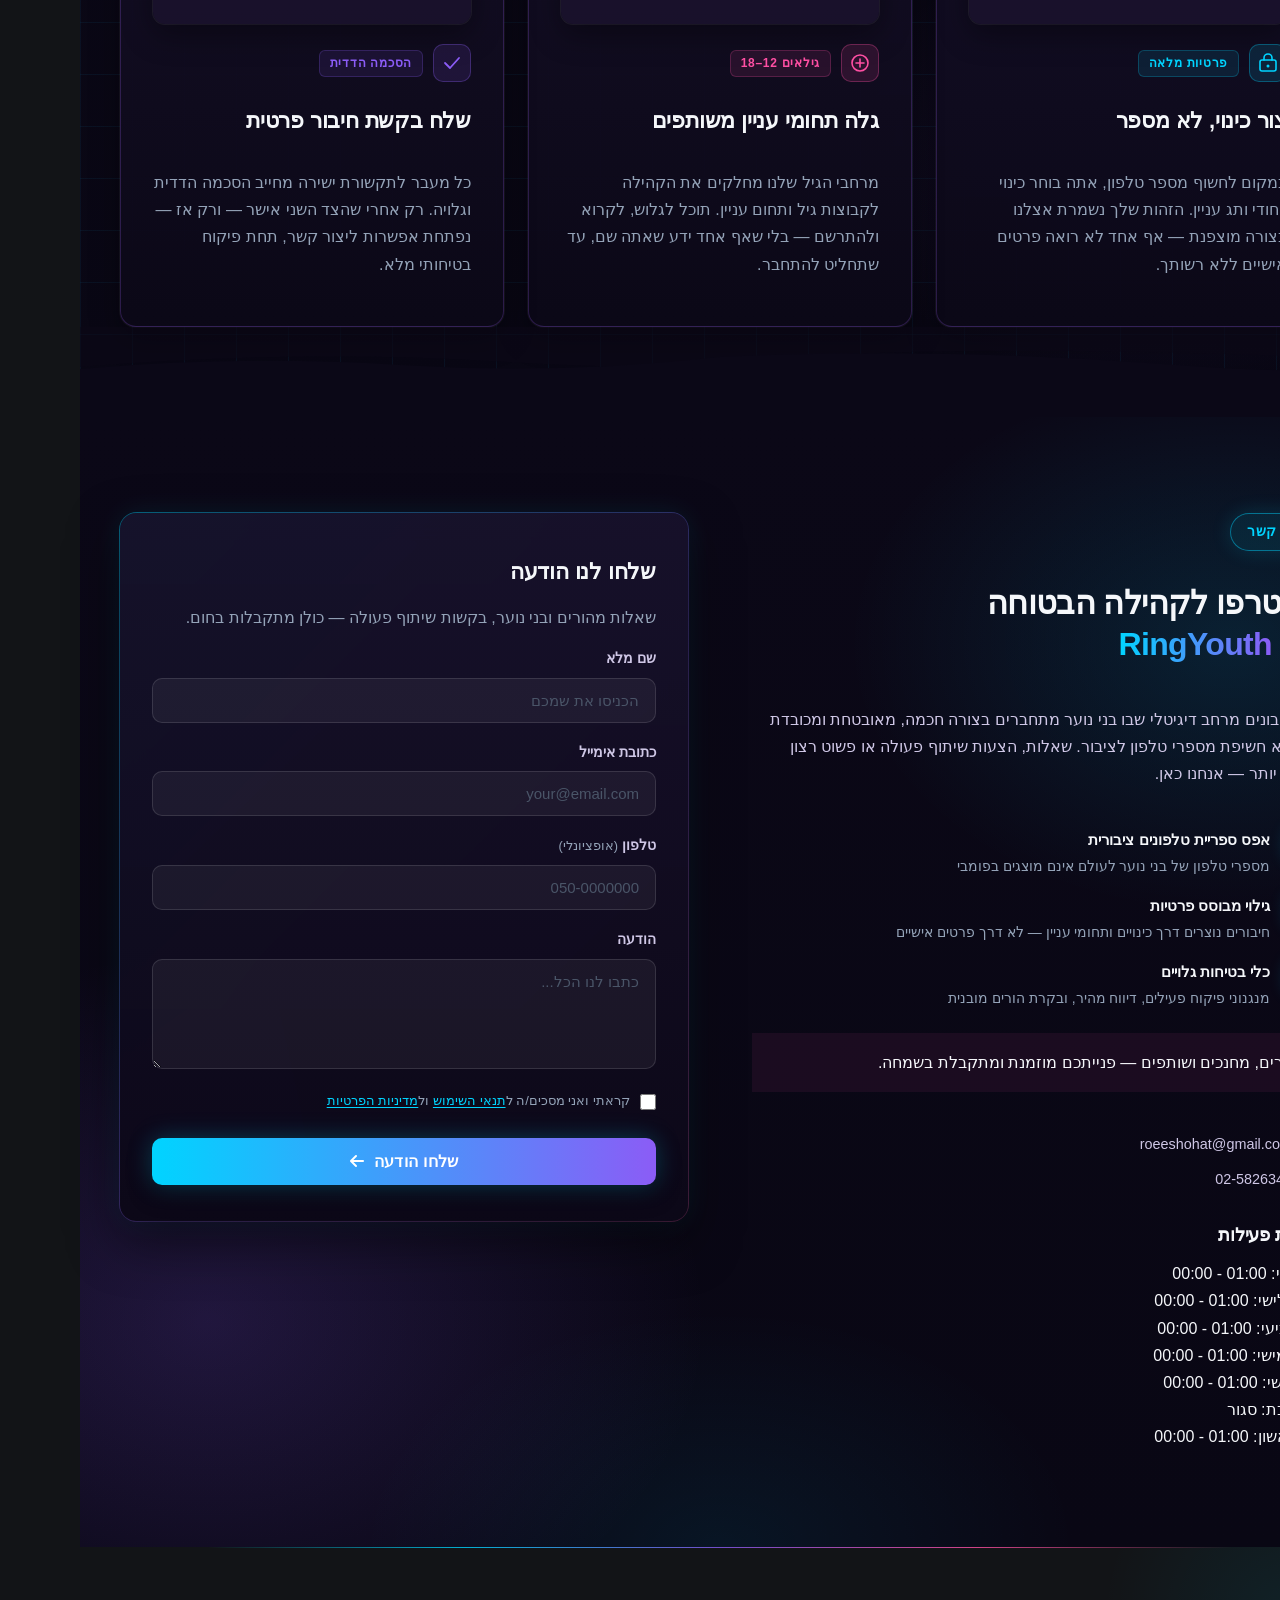
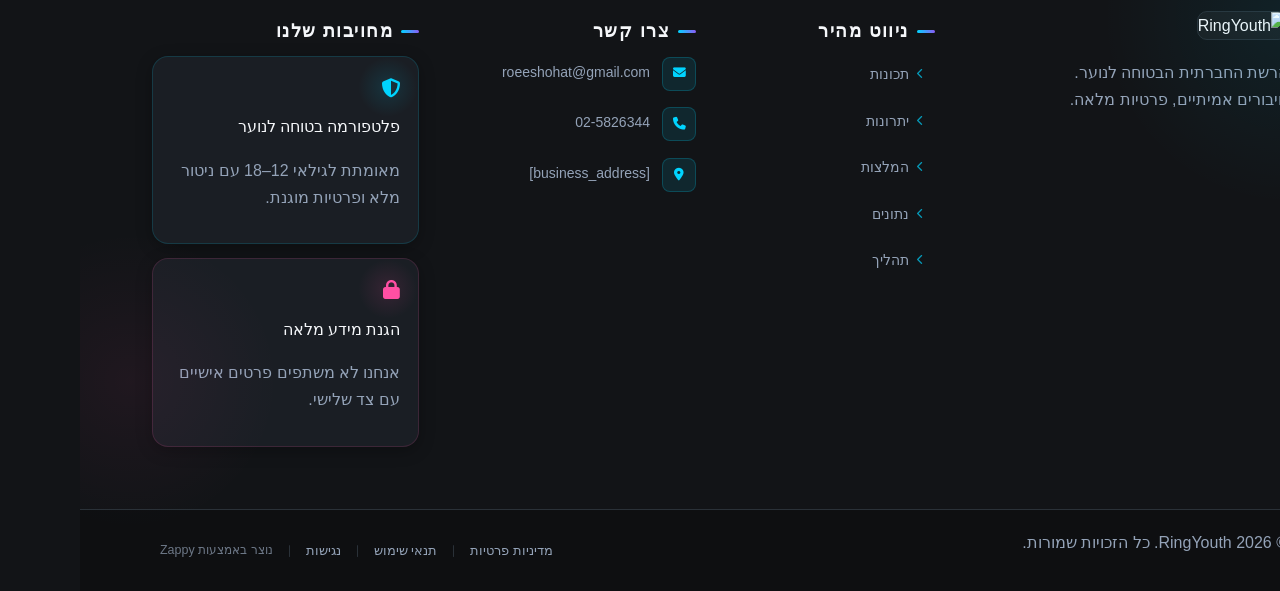
==== commit bf2eb8a7: "Background sync: Progressive GitHub Sync" ====
--- a/index.html
+++ b/index.html
@@ -1161,7 +1161,103 @@
           <blockquote class="index-testimonials-section__quote">
             <p>סוף סוף אפשר להכיר חברים חדשים בלי לתת את המספר שלי לכולם. מרגיש הרבה יותר בטוח כשאני שולט במי מגיע אליי.</p>
           </blockquote>
-          <footer class="index-testimonials-section__card-footer">
+          
+
+<section class="ry-trusted-by" aria-labelledby="ry-trusted-title" data-zappy-component="true" id="ai-section-1776771266436-5kzqhs5">
+  <div class="ry-trusted-inner">
+    <h2 class="ry-trusted-title" id="ry-trusted-title">הלקוחות שלנו</h2>
+    <p class="ry-trusted-subtitle">מאות ארגונים ומוסדות בוחרים ב-RingYouth</p>
+    <div class="ry-logos-grid" role="list" aria-label="לוגואים של לקוחות">
+
+      <div class="ry-logo-item" role="listitem">
+        <div class="ry-logo-circle">
+          <img src="data:image/svg+xml,%3Csvg xmlns=%27http://www.w3.org/2000/svg%27 width=%27400%27 height=%27300%27%3E%3Cdefs%3E%3ClinearGradient id=%27grad%27 x1=%270%25%27 y1=%270%25%27 x2=%27100%25%27 y2=%27100%25%27%3E%3Cstop offset=%270%25%27 style=%27stop-color:%23FF0083;stop-opacity:1%27 /%3E%3Cstop offset=%27100%25%27 style=%27stop-color:%23FF008320;stop-opacity:1%27 /%3E%3C/linearGradient%3E%3C/defs%3E%3Crect width=%27100%25%27 height=%27100%25%27 fill=%27url(%23grad)%27/%3E%3Ctext x=%2750%25%27 y=%2750%25%27 font-family=%27Arial, sans-serif%27 font-size=%2716%27 fill=%27white%27 text-anchor=%27middle%27 dy=%27.3em%27 font-weight=%27500%27%3EClick%20to%20add%20image%3C/text%3E%3C/svg%3E" alt="לוגו לקוח 1" data-placeholder="client-logo-1" data-context="Clean modern company logo for a youth organization or school, minimal design on white background" class="ry-logo-img">
+        </div>
+        <span class="ry-logo-name">בית ספר עמל</span>
+      </div>
+
+      <div class="ry-logo-item" role="listitem">
+        <div class="ry-logo-circle">
+          <img src="data:image/svg+xml,%3Csvg xmlns=%27http://www.w3.org/2000/svg%27 width=%27400%27 height=%27300%27%3E%3Cdefs%3E%3ClinearGradient id=%27grad%27 x1=%270%25%27 y1=%270%25%27 x2=%27100%25%27 y2=%27100%25%27%3E%3Cstop offset=%270%25%27 style=%27stop-color:%23FF0083;stop-opacity:1%27 /%3E%3Cstop offset=%27100%25%27 style=%27stop-color:%23FF008320;stop-opacity:1%27 /%3E%3C/linearGradient%3E%3C/defs%3E%3Crect width=%27100%25%27 height=%27100%25%27 fill=%27url(%23grad)%27/%3E%3Ctext x=%2750%25%27 y=%2750%25%27 font-family=%27Arial, sans-serif%27 font-size=%2716%27 fill=%27white%27 text-anchor=%27middle%27 dy=%27.3em%27 font-weight=%27500%27%3EClick%20to%20add%20image%3C/text%3E%3C/svg%3E" alt="לוגו לקוח 2" data-placeholder="client-logo-2" data-context="Clean modern company logo for a municipal youth department, minimal design on white background" class="ry-logo-img">
+        </div>
+        <span class="ry-logo-name">עיריית תל אביב</span>
+      </div>
+
+      <div class="ry-logo-item" role="listitem">
+        <div class="ry-logo-circle">
+          <img src="data:image/svg+xml,%3Csvg xmlns=%27http://www.w3.org/2000/svg%27 width=%27400%27 height=%27300%27%3E%3Cdefs%3E%3ClinearGradient id=%27grad%27 x1=%270%25%27 y1=%270%25%27 x2=%27100%25%27 y2=%27100%25%27%3E%3Cstop offset=%270%25%27 style=%27stop-color:%23FF0083;stop-opacity:1%27 /%3E%3Cstop offset=%27100%25%27 style=%27stop-color:%23FF008320;stop-opacity:1%27 /%3E%3C/linearGradient%3E%3C/defs%3E%3Crect width=%27100%25%27 height=%27100%25%27 fill=%27url(%23grad)%27/%3E%3Ctext x=%2750%25%27 y=%2750%25%27 font-family=%27Arial, sans-serif%27 font-size=%2716%27 fill=%27white%27 text-anchor=%27middle%27 dy=%27.3em%27 font-weight=%27500%27%3EClick%20to%20add%20image%3C/text%3E%3C/svg%3E" alt="לוגו לקוח 3" data-placeholder="client-logo-3" data-context="Clean modern logo for a nonprofit youth welfare association, minimal design on white background" class="ry-logo-img">
+        </div>
+        <span class="ry-logo-name">עמותת נוער</span>
+      </div>
+
+      <div class="ry-logo-item" role="listitem">
+        <div class="ry-logo-circle">
+          <img src="data:image/svg+xml,%3Csvg xmlns=%27http://www.w3.org/2000/svg%27 width=%27400%27 height=%27300%27%3E%3Cdefs%3E%3ClinearGradient id=%27grad%27 x1=%270%25%27 y1=%270%25%27 x2=%27100%25%27 y2=%27100%25%27%3E%3Cstop offset=%270%25%27 style=%27stop-color:%23FF0083;stop-opacity:1%27 /%3E%3Cstop offset=%27100%25%27 style=%27stop-color:%23FF008320;stop-opacity:1%27 /%3E%3C/linearGradient%3E%3C/defs%3E%3Crect width=%27100%25%27 height=%27100%25%27 fill=%27url(%23grad)%27/%3E%3Ctext x=%2750%25%27 y=%2750%25%27 font-family=%27Arial, sans-serif%27 font-size=%2716%27 fill=%27white%27 text-anchor=%27middle%27 dy=%27.3em%27 font-weight=%27500%27%3EClick%20to%20add%20image%3C/text%3E%3C/svg%3E" alt="לוגו לקוח 4" data-placeholder="client-logo-4" data-context="Clean modern logo for a technology company serving youth, minimal design on white background" class="ry-logo-img">
+        </div>
+        <span class="ry-logo-name">טכנולוגיות חינוך</span>
+      </div>
+
+      <div class="ry-logo-item" role="listitem">
+        <div class="ry-logo-circle">
+          <img src="data:image/svg+xml,%3Csvg xmlns=%27http://www.w3.org/2000/svg%27 width=%27400%27 height=%27300%27%3E%3Cdefs%3E%3ClinearGradient id=%27grad%27 x1=%270%25%27 y1=%270%25%27 x2=%27100%25%27 y2=%27100%25%27%3E%3Cstop offset=%270%25%27 style=%27stop-color:%23FF0083;stop-opacity:1%27 /%3E%3Cstop offset=%27100%25%27 style=%27stop-color:%23FF008320;stop-opacity:1%27 /%3E%3C/linearGradient%3E%3C/defs%3E%3Crect width=%27100%25%27 height=%27100%25%27 fill=%27url(%23grad)%27/%3E%3Ctext x=%2750%25%27 y=%2750%25%27 font-family=%27Arial, sans-serif%27 font-size=%2716%27 fill=%27white%27 text-anchor=%27middle%27 dy=%27.3em%27 font-weight=%27500%27%3EClick%20to%20add%20image%3C/text%3E%3C/svg%3E" alt="לוגו לקוח 5" data-placeholder="client-logo-5" data-context="Clean modern logo for a community center organization, minimal design on white background" class="ry-logo-img">
+        </div>
+        <span class="ry-logo-name">מרכז קהילתי</span>
+      </div>
+
+      <div class="ry-logo-item" role="listitem">
+        <div class="ry-logo-circle">
+          <img src="data:image/svg+xml,%3Csvg xmlns=%27http://www.w3.org/2000/svg%27 width=%27400%27 height=%27300%27%3E%3Cdefs%3E%3ClinearGradient id=%27grad%27 x1=%270%25%27 y1=%270%25%27 x2=%27100%25%27 y2=%27100%25%27%3E%3Cstop offset=%270%25%27 style=%27stop-color:%23FF0083;stop-opacity:1%27 /%3E%3Cstop offset=%27100%25%27 style=%27stop-color:%23FF008320;stop-opacity:1%27 /%3E%3C/linearGradient%3E%3C/defs%3E%3Crect width=%27100%25%27 height=%27100%25%27 fill=%27url(%23grad)%27/%3E%3Ctext x=%2750%25%27 y=%2750%25%27 font-family=%27Arial, sans-serif%27 font-size=%2716%27 fill=%27white%27 text-anchor=%27middle%27 dy=%27.3em%27 font-weight=%27500%27%3EClick%20to%20add%20image%3C/text%3E%3C/svg%3E" alt="לוגו לקוח 6" data-placeholder="client-logo-6" data-context="Clean modern logo for a sports youth club, minimal design on white background" class="ry-logo-img">
+        </div>
+        <span class="ry-logo-name">מועדון ספורט</span>
+      </div>
+
+      <div class="ry-logo-item" role="listitem">
+        <div class="ry-logo-circle">
+          <img src="data:image/svg+xml,%3Csvg xmlns=%27http://www.w3.org/2000/svg%27 width=%27400%27 height=%27300%27%3E%3Cdefs%3E%3ClinearGradient id=%27grad%27 x1=%270%25%27 y1=%270%25%27 x2=%27100%25%27 y2=%27100%25%27%3E%3Cstop offset=%270%25%27 style=%27stop-color:%23FF0083;stop-opacity:1%27 /%3E%3Cstop offset=%27100%25%27 style=%27stop-color:%23FF008320;stop-opacity:1%27 /%3E%3C/linearGradient%3E%3C/defs%3E%3Crect width=%27100%25%27 height=%27100%25%27 fill=%27url(%23grad)%27/%3E%3Ctext x=%2750%25%27 y=%2750%25%27 font-family=%27Arial, sans-serif%27 font-size=%2716%27 fill=%27white%27 text-anchor=%27middle%27 dy=%27.3em%27 font-weight=%27500%27%3EClick%20to%20add%20image%3C/text%3E%3C/svg%3E" alt="לוגו לקוח 7" data-placeholder="client-logo-7" data-context="Clean modern logo for a government ministry of education, minimal design on white background" class="ry-logo-img">
+        </div>
+        <span class="ry-logo-name">משרד החינוך</span>
+      </div>
+
+      <div class="ry-logo-item" role="listitem">
+        <div class="ry-logo-circle">
+          <img src="data:image/svg+xml,%3Csvg xmlns=%27http://www.w3.org/2000/svg%27 width=%27400%27 height=%27300%27%3E%3Cdefs%3E%3ClinearGradient id=%27grad%27 x1=%270%25%27 y1=%270%25%27 x2=%27100%25%27 y2=%27100%25%27%3E%3Cstop offset=%270%25%27 style=%27stop-color:%23FF0083;stop-opacity:1%27 /%3E%3Cstop offset=%27100%25%27 style=%27stop-color:%23FF008320;stop-opacity:1%27 /%3E%3C/linearGradient%3E%3C/defs%3E%3Crect width=%27100%25%27 height=%27100%25%27 fill=%27url(%23grad)%27/%3E%3Ctext x=%2750%25%27 y=%2750%25%27 font-family=%27Arial, sans-serif%27 font-size=%2716%27 fill=%27white%27 text-anchor=%27middle%27 dy=%27.3em%27 font-weight=%27500%27%3EClick%20to%20add%20image%3C/text%3E%3C/svg%3E" alt="לוגו לקוח 8" data-placeholder="client-logo-8" data-context="Clean modern logo for a telecom provider for youth services, minimal design on white background" class="ry-logo-img">
+        </div>
+        <span class="ry-logo-name">סלקום נוער</span>
+      </div>
+
+      <div class="ry-logo-item" role="listitem">
+        <div class="ry-logo-circle">
+          <img src="data:image/svg+xml,%3Csvg xmlns=%27http://www.w3.org/2000/svg%27 width=%27400%27 height=%27300%27%3E%3Cdefs%3E%3ClinearGradient id=%27grad%27 x1=%270%25%27 y1=%270%25%27 x2=%27100%25%27 y2=%27100%25%27%3E%3Cstop offset=%270%25%27 style=%27stop-color:%23FF0083;stop-opacity:1%27 /%3E%3Cstop offset=%27100%25%27 style=%27stop-color:%23FF008320;stop-opacity:1%27 /%3E%3C/linearGradient%3E%3C/defs%3E%3Crect width=%27100%25%27 height=%27100%25%27 fill=%27url(%23grad)%27/%3E%3Ctext x=%2750%25%27 y=%2750%25%27 font-family=%27Arial, sans-serif%27 font-size=%2716%27 fill=%27white%27 text-anchor=%27middle%27 dy=%27.3em%27 font-weight=%27500%27%3EClick%20to%20add%20image%3C/text%3E%3C/svg%3E" alt="לוגו לקוח 9" data-placeholder="client-logo-9" data-context="Clean modern logo for a social welfare organization for youth, minimal design on white background" class="ry-logo-img">
+        </div>
+        <span class="ry-logo-name">רווחה חברתית</span>
+      </div>
+
+      <div class="ry-logo-item" role="listitem">
+        <div class="ry-logo-circle">
+          <img src="data:image/svg+xml,%3Csvg xmlns=%27http://www.w3.org/2000/svg%27 width=%27400%27 height=%27300%27%3E%3Cdefs%3E%3ClinearGradient id=%27grad%27 x1=%270%25%27 y1=%270%25%27 x2=%27100%25%27 y2=%27100%25%27%3E%3Cstop offset=%270%25%27 style=%27stop-color:%23FF0083;stop-opacity:1%27 /%3E%3Cstop offset=%27100%25%27 style=%27stop-color:%23FF008320;stop-opacity:1%27 /%3E%3C/linearGradient%3E%3C/defs%3E%3Crect width=%27100%25%27 height=%27100%25%27 fill=%27url(%23grad)%27/%3E%3Ctext x=%2750%25%27 y=%2750%25%27 font-family=%27Arial, sans-serif%27 font-size=%2716%27 fill=%27white%27 text-anchor=%27middle%27 dy=%27.3em%27 font-weight=%27500%27%3EClick%20to%20add%20image%3C/text%3E%3C/svg%3E" alt="לוגו לקוח 10" data-placeholder="client-logo-10" data-context="Clean modern logo for a private high school, minimal design on white background" class="ry-logo-img">
+        </div>
+        <span class="ry-logo-name">גימנסיה הרצליה</span>
+      </div>
+
+      <div class="ry-logo-item" role="listitem">
+        <div class="ry-logo-circle">
+          <img src="data:image/svg+xml,%3Csvg xmlns=%27http://www.w3.org/2000/svg%27 width=%27400%27 height=%27300%27%3E%3Cdefs%3E%3ClinearGradient id=%27grad%27 x1=%270%25%27 y1=%270%25%27 x2=%27100%25%27 y2=%27100%25%27%3E%3Cstop offset=%270%25%27 style=%27stop-color:%23FF0083;stop-opacity:1%27 /%3E%3Cstop offset=%27100%25%27 style=%27stop-color:%23FF008320;stop-opacity:1%27 /%3E%3C/linearGradient%3E%3C/defs%3E%3Crect width=%27100%25%27 height=%27100%25%27 fill=%27url(%23grad)%27/%3E%3Ctext x=%2750%25%27 y=%2750%25%27 font-family=%27Arial, sans-serif%27 font-size=%2716%27 fill=%27white%27 text-anchor=%27middle%27 dy=%27.3em%27 font-weight=%27500%27%3EClick%20to%20add%20image%3C/text%3E%3C/svg%3E" alt="לוגו לקוח 11" data-placeholder="client-logo-11" data-context="Clean modern logo for a youth movement scouting organization, minimal design on white background" class="ry-logo-img">
+        </div>
+        <span class="ry-logo-name">תנועת הצופים</span>
+      </div>
+
+      <div class="ry-logo-item" role="listitem">
+        <div class="ry-logo-circle">
+          <img src="data:image/svg+xml,%3Csvg xmlns=%27http://www.w3.org/2000/svg%27 width=%27400%27 height=%27300%27%3E%3Cdefs%3E%3ClinearGradient id=%27grad%27 x1=%270%25%27 y1=%270%25%27 x2=%27100%25%27 y2=%27100%25%27%3E%3Cstop offset=%270%25%27 style=%27stop-color:%23FF0083;stop-opacity:1%27 /%3E%3Cstop offset=%27100%25%27 style=%27stop-color:%23FF008320;stop-opacity:1%27 /%3E%3C/linearGradient%3E%3C/defs%3E%3Crect width=%27100%25%27 height=%27100%25%27 fill=%27url(%23grad)%27/%3E%3Ctext x=%2750%25%27 y=%2750%25%27 font-family=%27Arial, sans-serif%27 font-size=%2716%27 fill=%27white%27 text-anchor=%27middle%27 dy=%27.3em%27 font-weight=%27500%27%3EClick%20to%20add%20image%3C/text%3E%3C/svg%3E" alt="לוגו לקוח 12" data-placeholder="client-logo-12" data-context="Clean modern logo for a digital startup in education technology, minimal design on white background" class="ry-logo-img">
+        </div>
+        <span class="ry-logo-name">EduTech ישראל</span>
+      </div>
+
+    </div>
+  </div>
+</section>
+
+<footer class="index-testimonials-section__card-footer">
             <h3 class="index-testimonials-section__speaker">תמר, 15</h3>
             <span class="index-testimonials-section__trust-marker index-testimonials-section__trust-marker--cyan">משתמשת פעילה</span>
           </footer>
--- a/styles.css
+++ b/styles.css
@@ -6181,6 +6181,175 @@
     display: none !important;
   }
 }
+
+/* Added Component Styles */
+/* ── Trusted By / Our Clients Section ── */
+.ry-trusted-by {
+  direction: rtl;
+  font-family: system-ui, sans-serif;
+  background: #f8f9fc;
+  padding: 72px 24px 80px;
+  text-align: center;
+}
+
+.ry-trusted-inner {
+  max-width: 1100px;
+  margin: 0 auto;
+}
+
+/* ── Section Heading ── */
+.ry-trusted-title {
+  font-size: 2rem;
+  font-weight: 800;
+  color: #1a1a2e;
+  margin: 0 0 10px;
+  letter-spacing: -0.5px;
+  position: relative;
+  display: inline-block;
+}
+
+.ry-trusted-title::after {
+  content: '';
+  display: block;
+  margin: 10px auto 0;
+  width: 56px;
+  height: 4px;
+  border-radius: 2px;
+  background: var(--gradient-primary, linear-gradient(90deg, #FF2E9A 0%, #FF4E7A 100%));
+}
+
+.ry-trusted-subtitle {
+  font-size: 1rem;
+  color: #666;
+  margin: 16px 0 48px;
+  font-weight: 400;
+}
+
+/* ── Logo Grid ── */
+.ry-logos-grid {
+  display: grid;
+  grid-template-columns: repeat(6, 1fr);
+  gap: 20px 16px;
+  align-items: start;
+  justify-items: center;
+}
+
+/* ── Individual Logo Item ── */
+.ry-logo-item {
+  display: flex;
+  flex-direction: column;
+  align-items: center;
+  gap: 10px;
+  cursor: default;
+}
+
+/* ── Circular Container ── */
+.ry-logo-circle {
+  width: 100px;
+  height: 100px;
+  border-radius: 50%;
+  background: #ffffff;
+  border: 1.5px solid rgba(0, 212, 255, 0.25);
+  box-shadow: 0 2px 12px rgba(0, 0, 0, 0.07);
+  display: flex;
+  align-items: center;
+  justify-content: center;
+  padding: 16px;
+  box-sizing: border-box;
+  transition: transform 0.25s ease, box-shadow 0.25s ease, border-color 0.25s ease;
+  overflow: hidden;
+}
+
+.ry-logo-circle:hover {
+  transform: translateY(-3px);
+  box-shadow: 0 8px 24px rgba(0, 212, 255, 0.18);
+  border-color: rgba(255, 46, 154, 0.4);
+}
+
+/* ── Logo Image ── */
+.ry-logo-img {
+  width: 100%;
+  height: 100%;
+  object-fit: contain;
+  display: block;
+  border-radius: 50%;
+  max-width: 100%;
+}
+
+/* ── Logo Name Label ── */
+.ry-logo-name {
+  font-size: 0.72rem;
+  color: #555;
+  font-weight: 500;
+  text-align: center;
+  line-height: 1.3;
+  max-width: 100px;
+  white-space: nowrap;
+  overflow: hidden;
+  text-overflow: ellipsis;
+}
+
+/* ── Responsive: Tablet (4 columns) ── */
+@media (max-width: 900px) {
+  .ry-logos-grid {
+    grid-template-columns: repeat(4, 1fr);
+    gap: 18px 14px;
+  }
+
+  .ry-logo-circle {
+    width: 88px;
+    height: 88px;
+    padding: 14px;
+  }
+
+  .ry-trusted-title {
+    font-size: 1.7rem;
+  }
+}
+
+/* ── Responsive: Mobile (3 columns) ── */
+@media (max-width: 600px) {
+  .ry-trusted-by {
+    padding: 52px 16px 60px;
+  }
+
+  .ry-logos-grid {
+    grid-template-columns: repeat(3, 1fr);
+    gap: 16px 10px;
+  }
+
+  .ry-logo-circle {
+    width: 76px;
+    height: 76px;
+    padding: 12px;
+  }
+
+  .ry-trusted-title {
+    font-size: 1.45rem;
+  }
+
+  .ry-trusted-subtitle {
+    font-size: 0.92rem;
+    margin-bottom: 36px;
+  }
+
+  .ry-logo-name {
+    font-size: 0.67rem;
+    max-width: 80px;
+  }
+}
+
+/* ── Responsive: Small Mobile (2 columns) ── */
+@media (max-width: 380px) {
+  .ry-logos-grid {
+    grid-template-columns: repeat(2, 1fr);
+  }
+
+  .ry-logo-circle {
+    width: 80px;
+    height: 80px;
+  }
+}
 /* mobile-submenu-overflow-fix */
 @media (max-width: 768px) {
   .navbar .sub-menu.mobile-expanded,
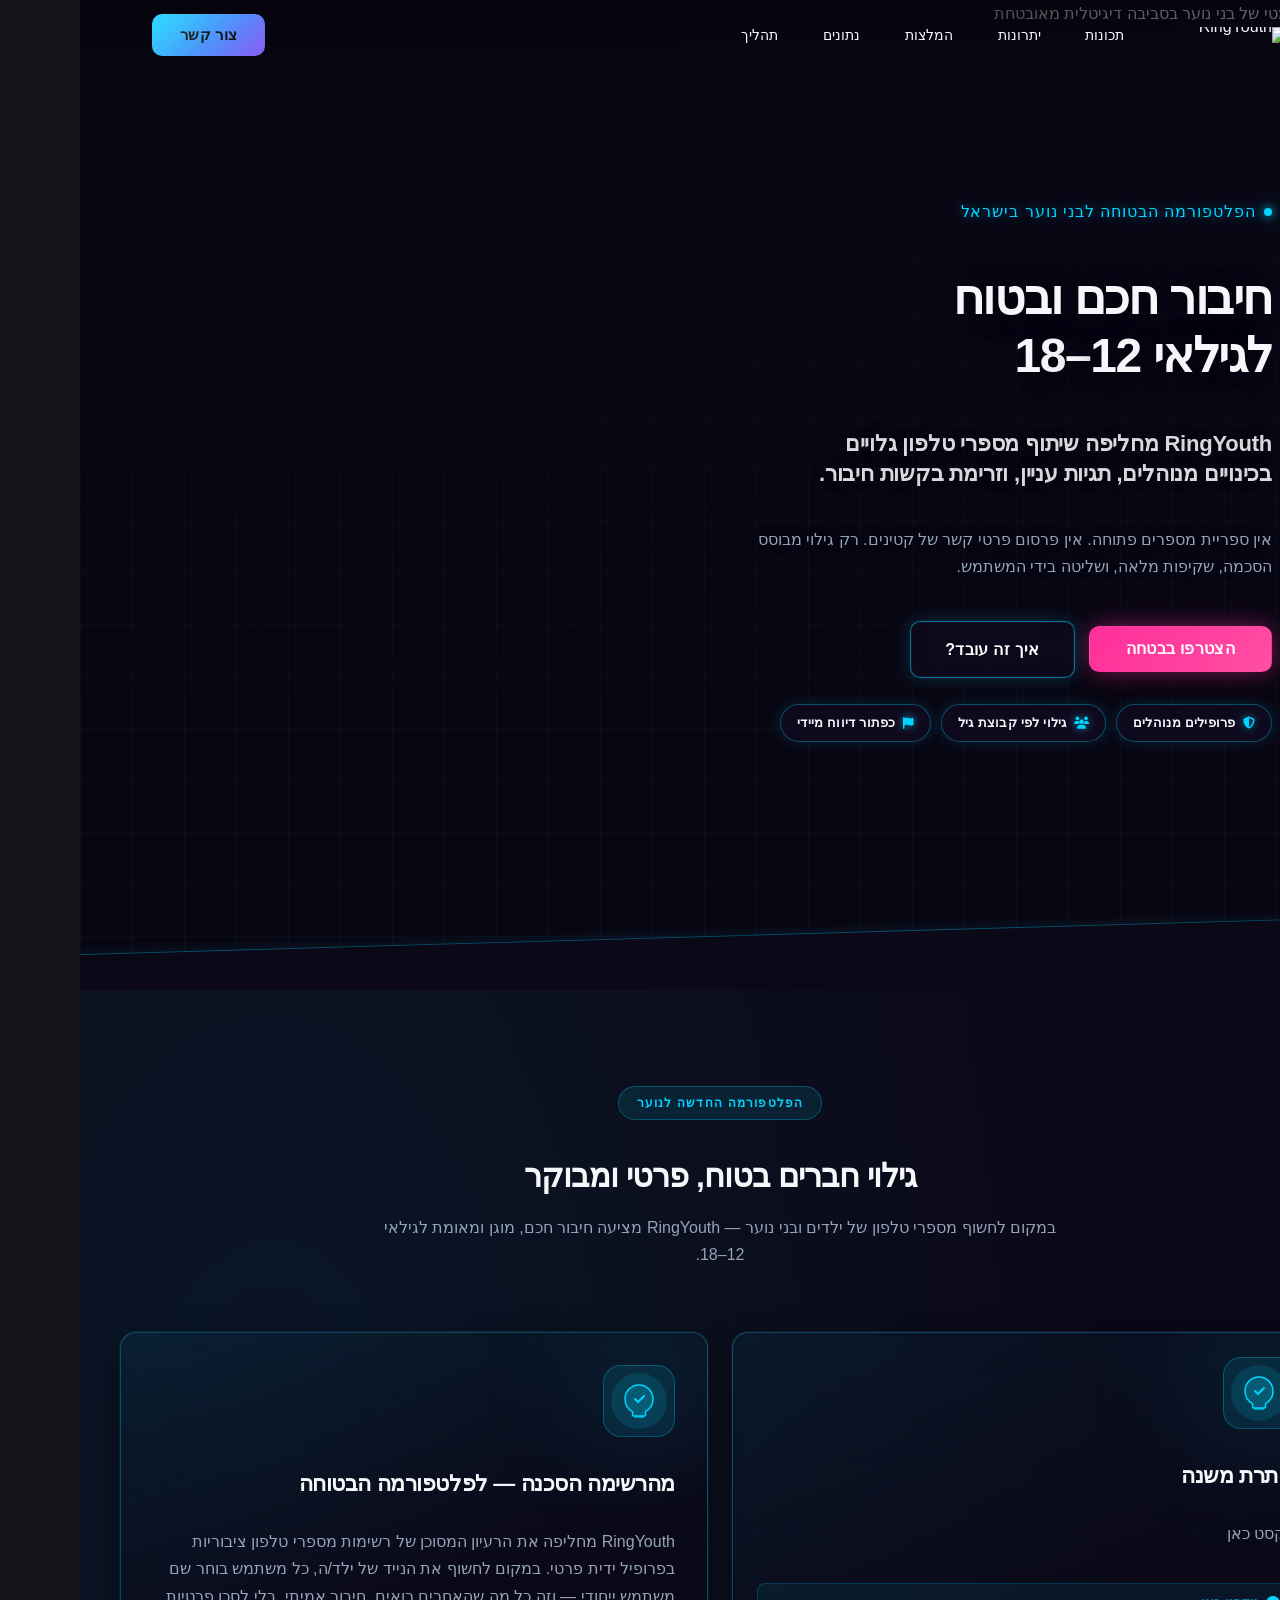
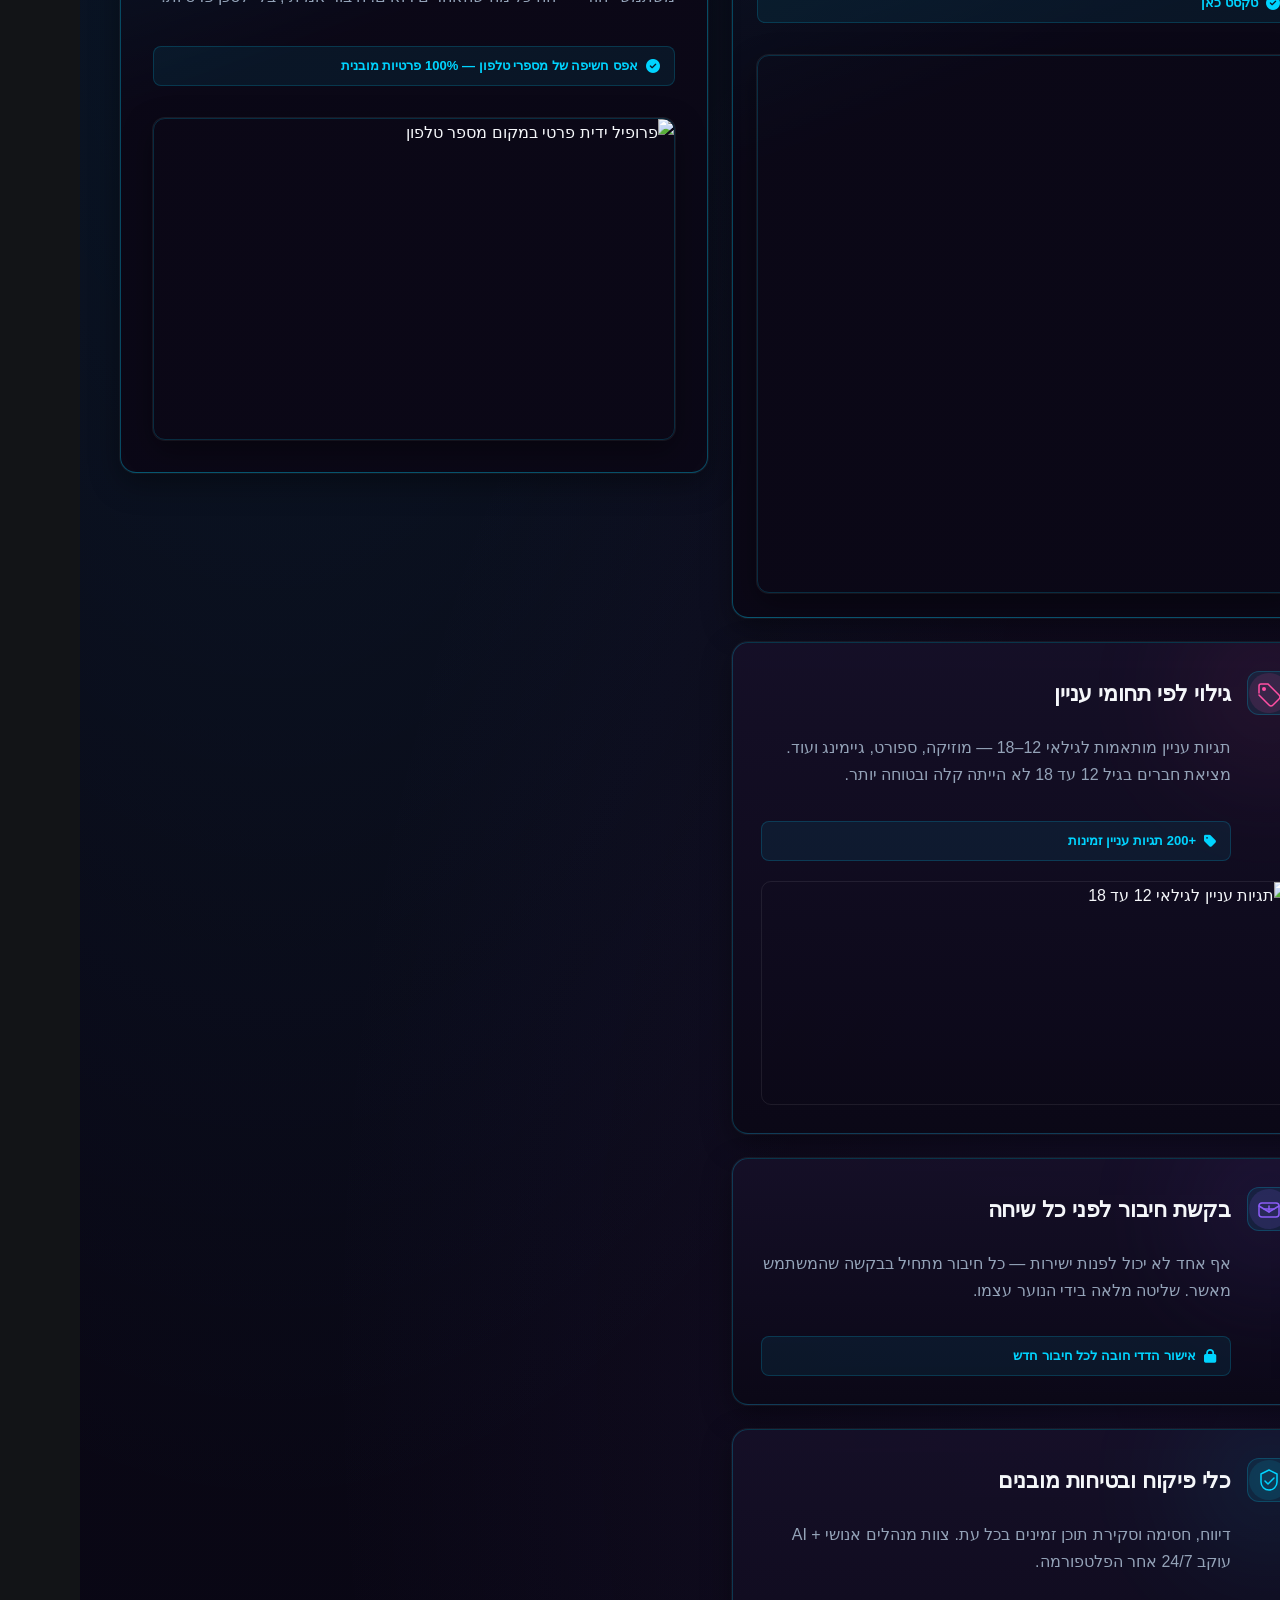
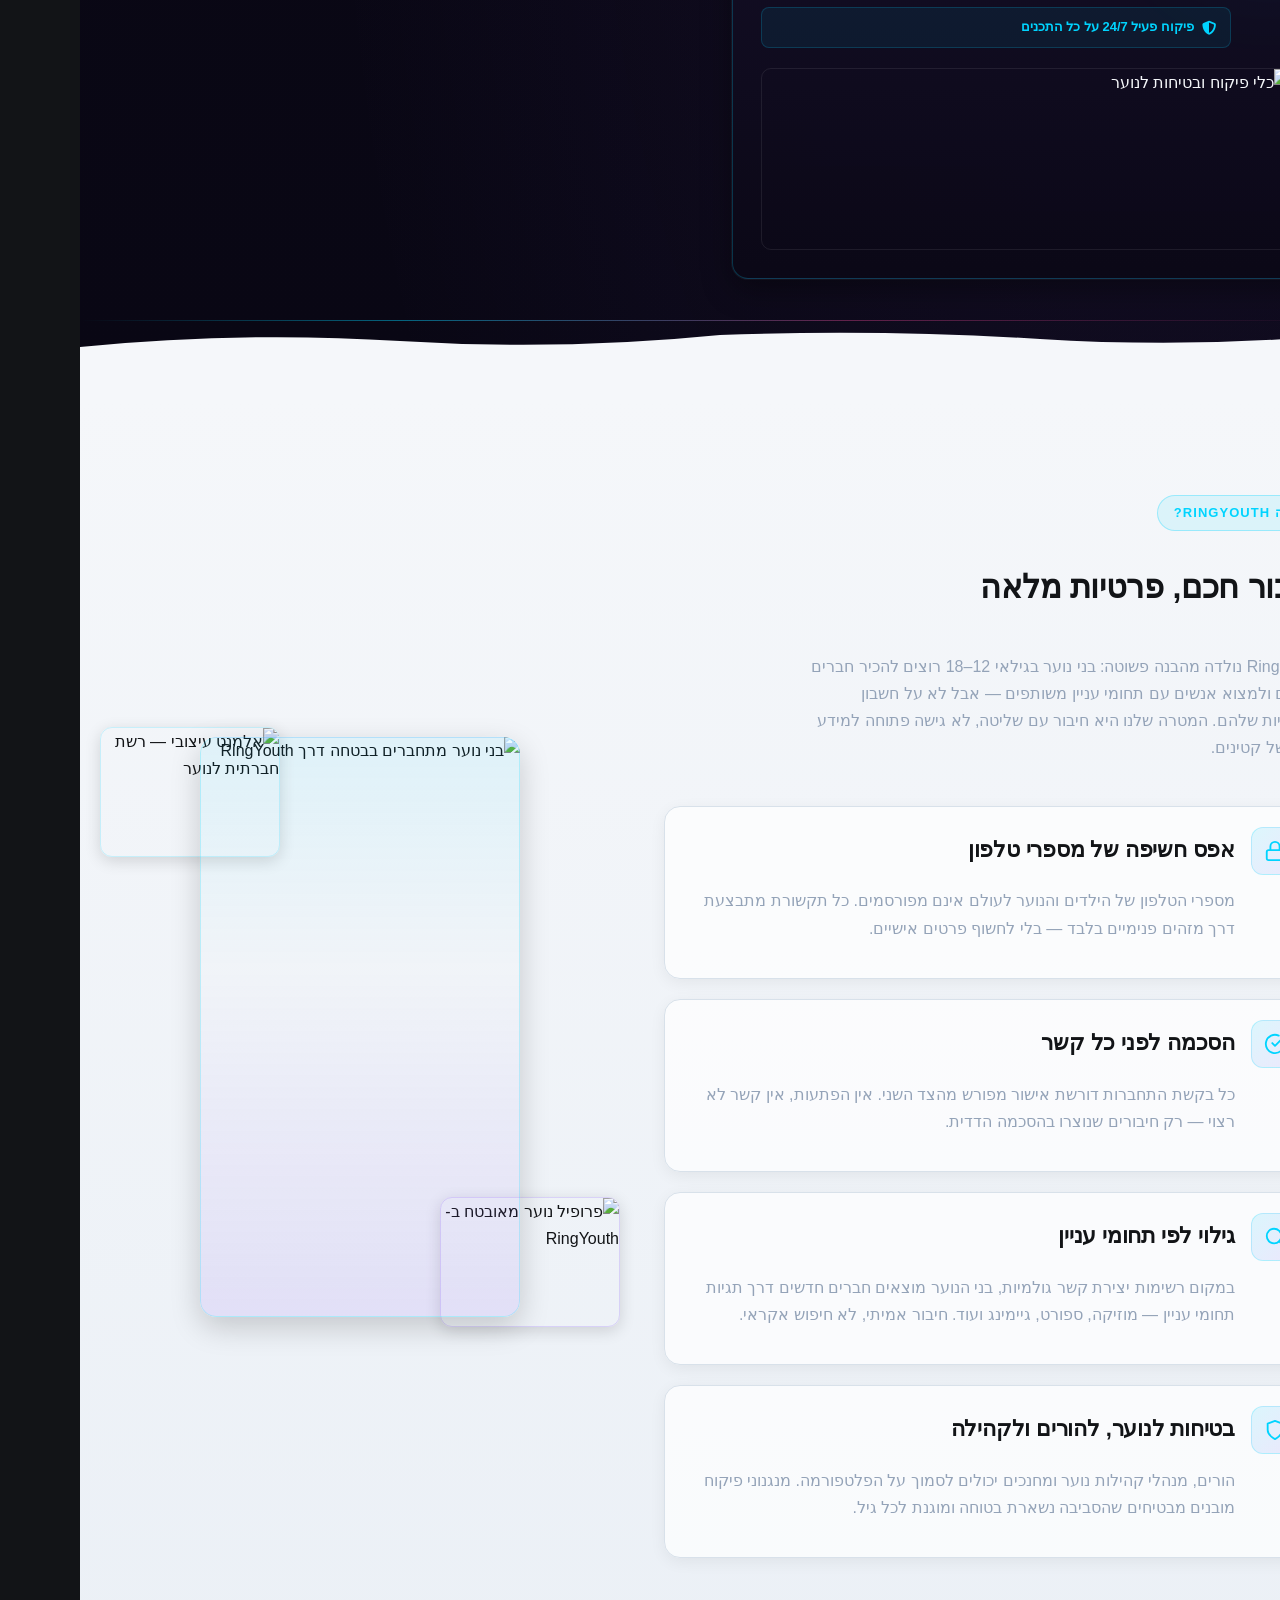
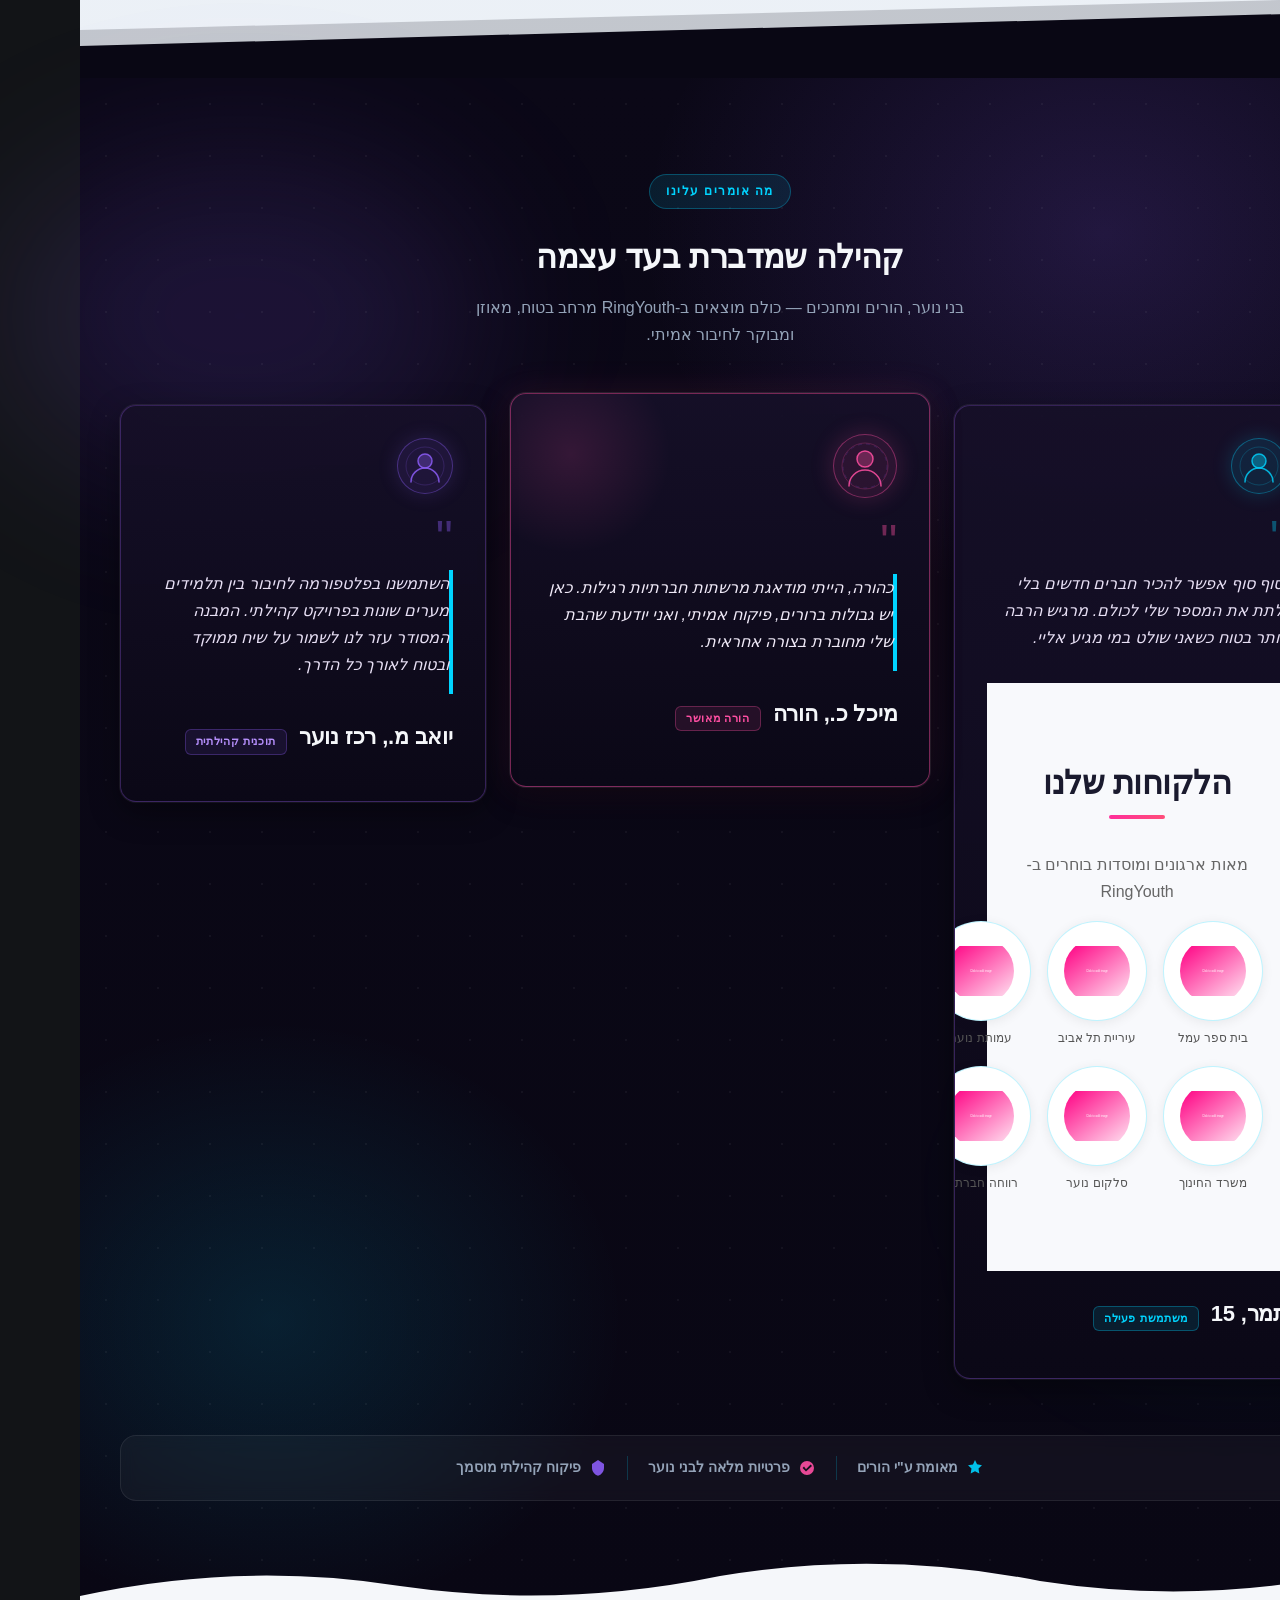
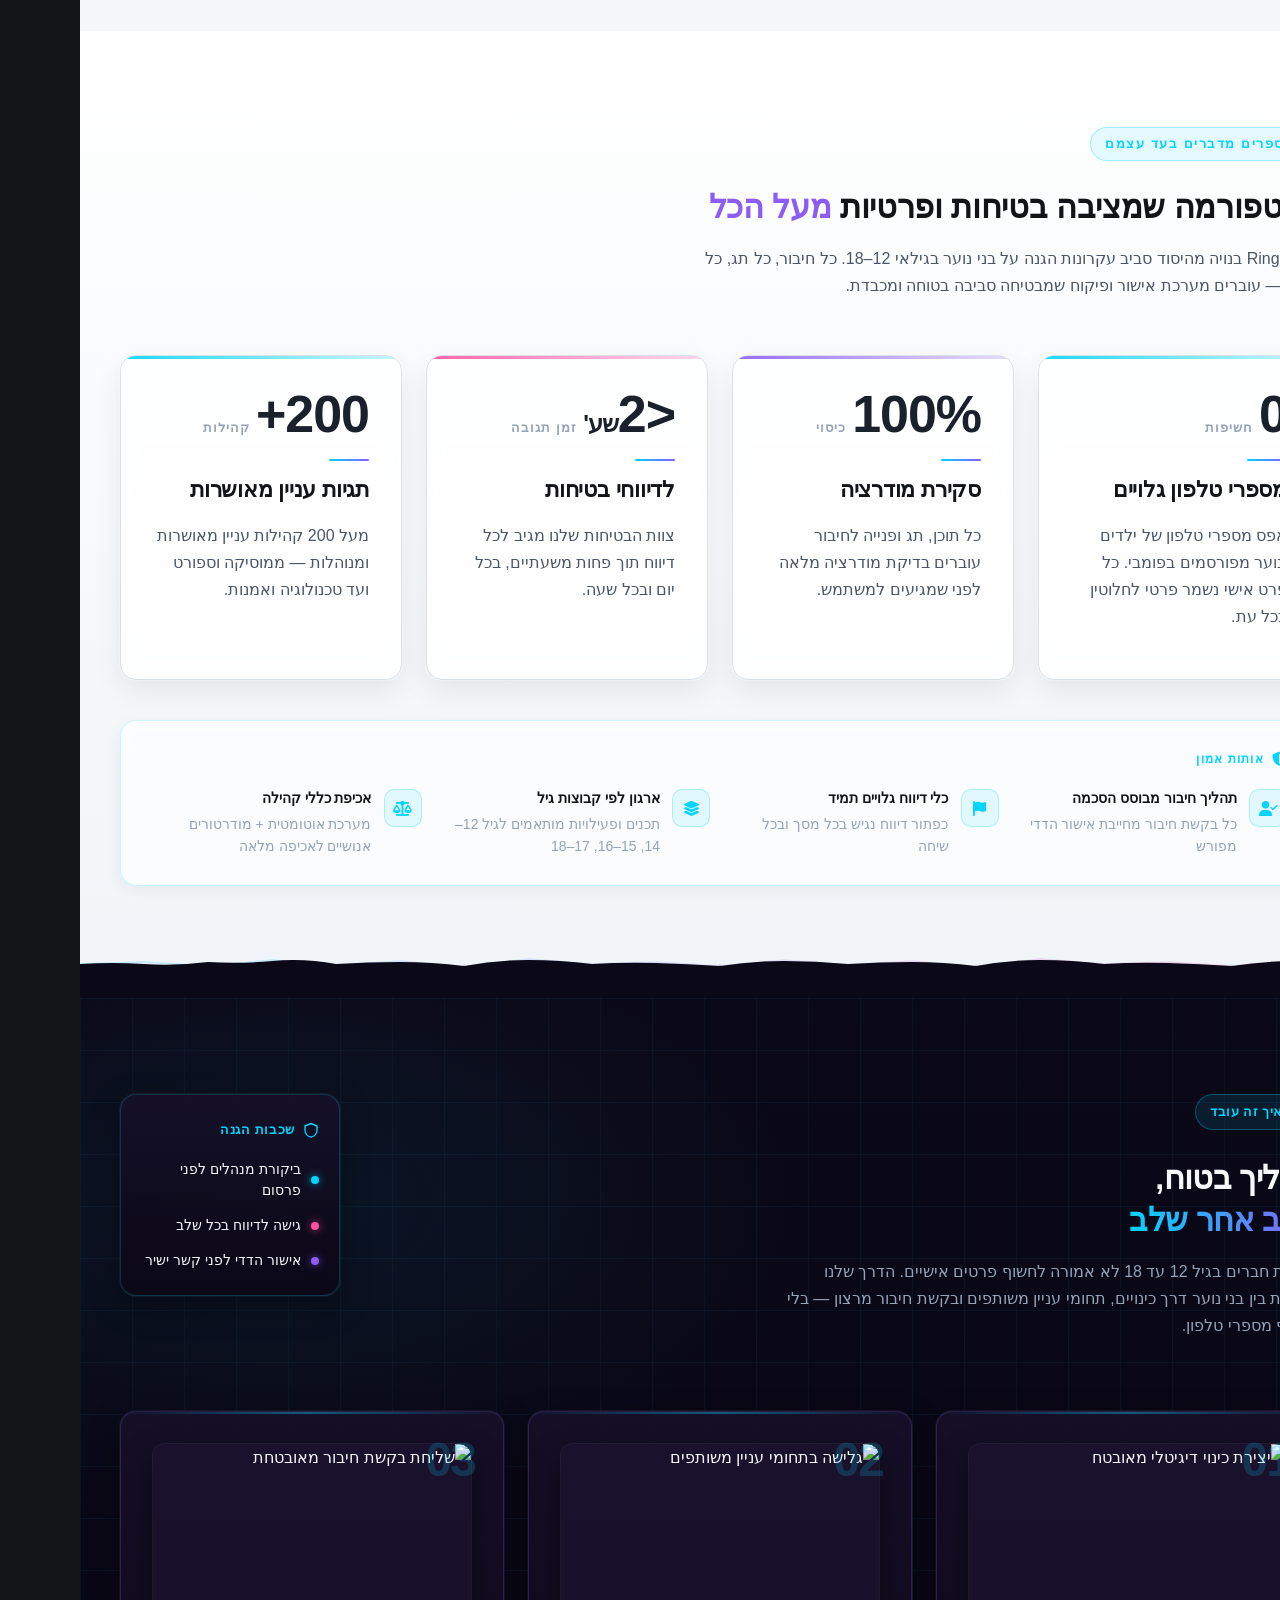
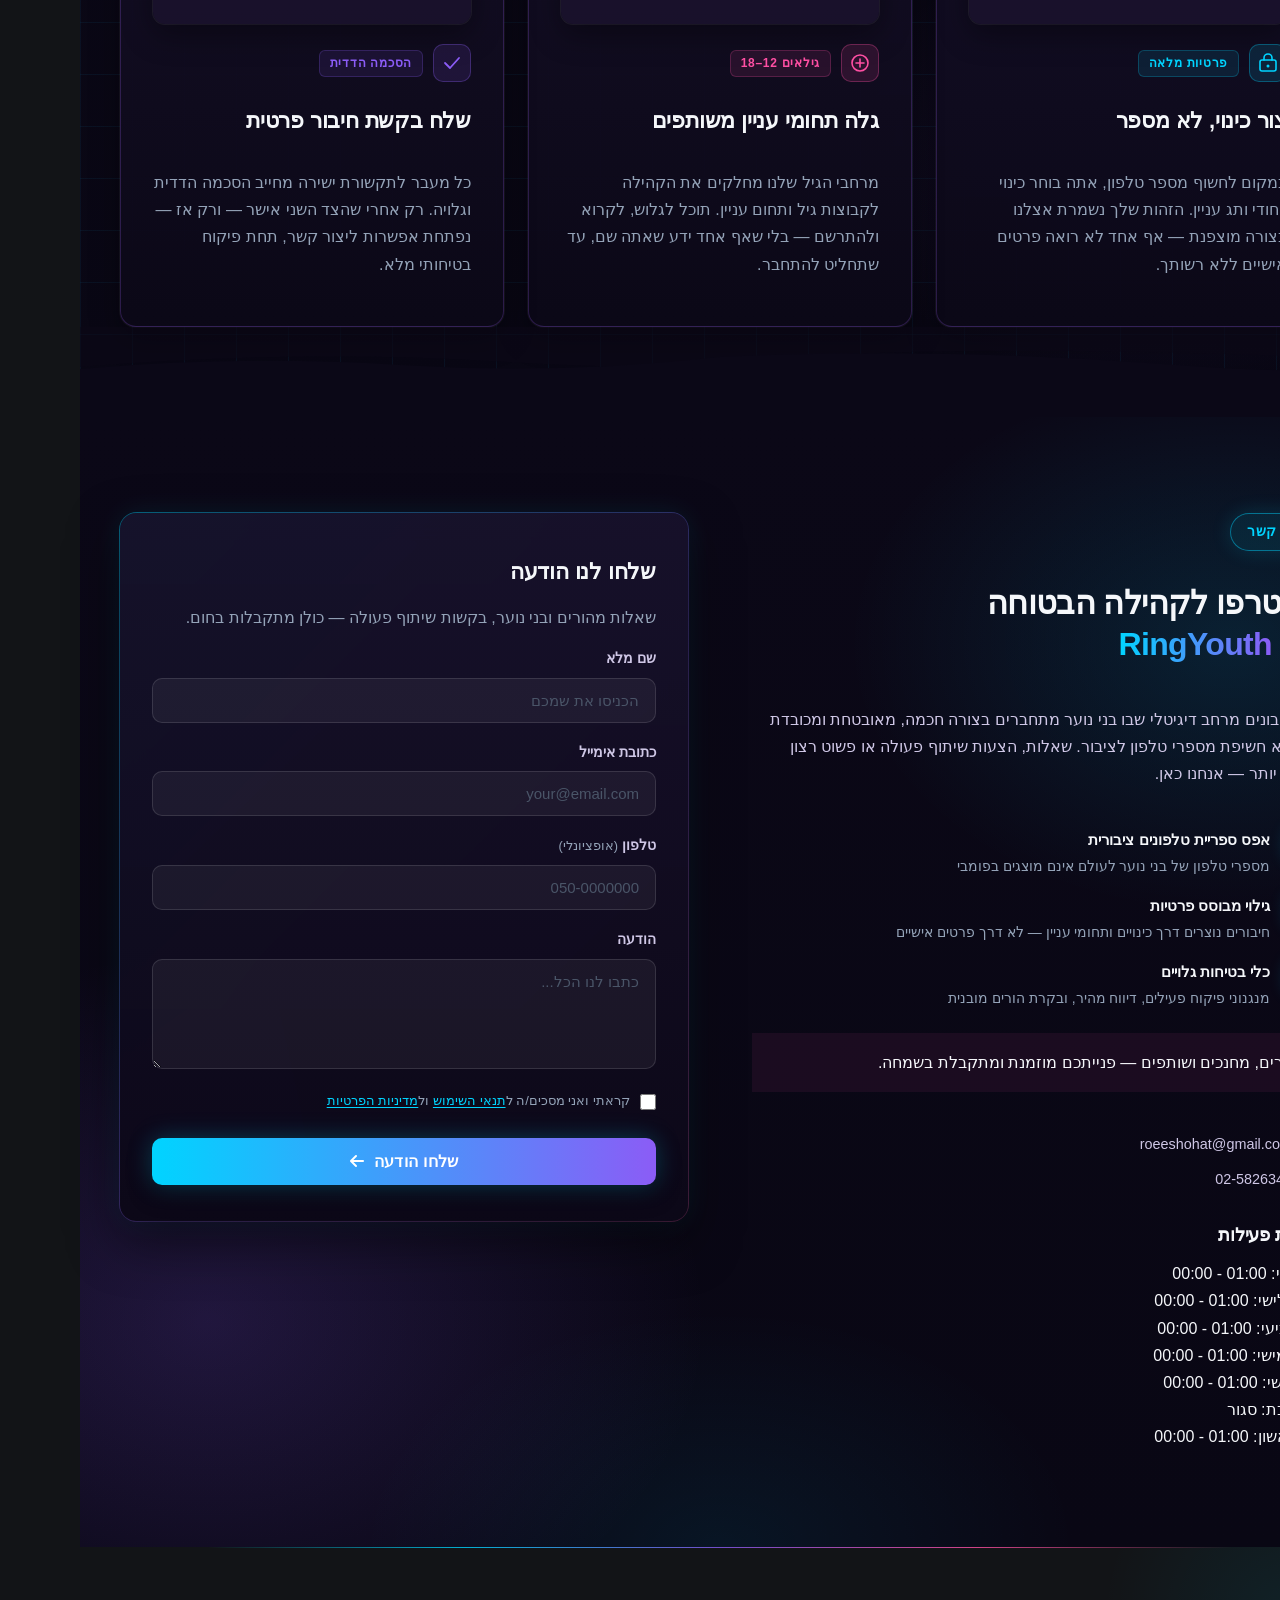
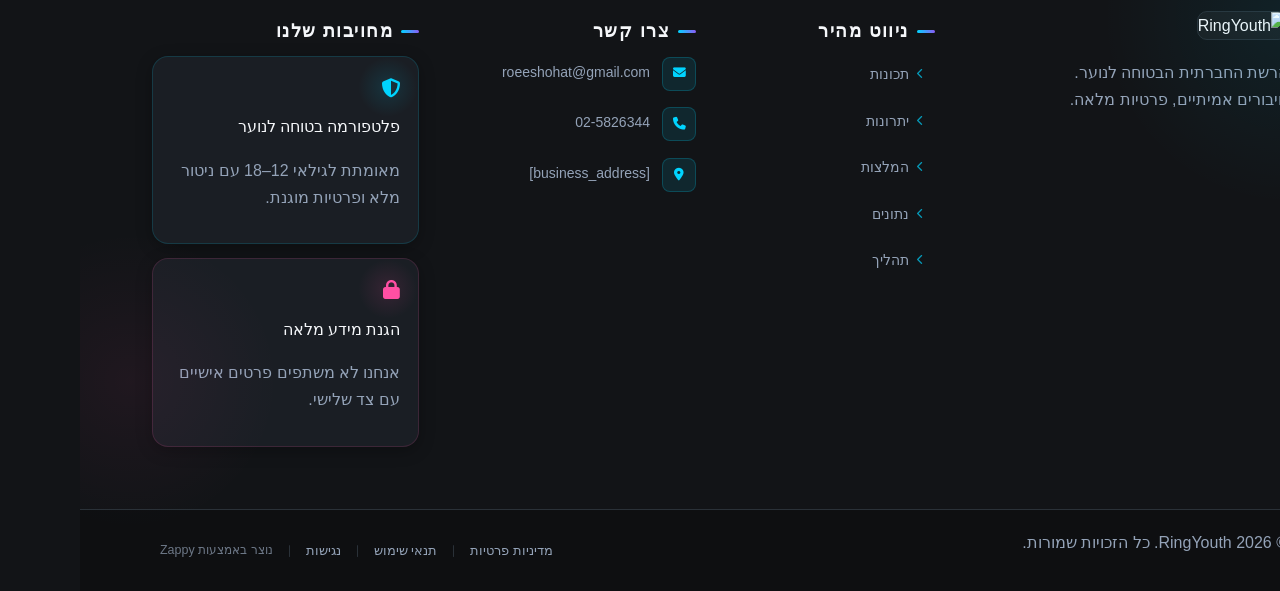
==== commit 7965862c: "Incremental sync: 1 page(s) — update_button" ====
--- a/index.html
+++ b/index.html
@@ -793,10 +793,10 @@
 </script>
   
   <main>
-    <section class="index-hero-section" data-layout-spec="בית-hero" dir="rtl" data-hero-type="fullscreen-scrim">
+    <section class="index-hero-section" data-layout-spec="בית-hero" dir="rtl" data-hero-type="fullscreen-scrim" id="index-hero-section">
   <!-- Background Image Layer -->
   <div class="index-hero-bg-wrapper">
-    <img data-hero-bg="true" data-placeholder="index-hero-image-1" data-context="Cinematic dark-tech hero background for a youth social network app. Abstract silhouettes of teenagers aged 12-18 are embedded in a deep graphite near-black atmosphere. Electric cyan (#00D4FF) and hot pink (#FF4FA3) neon glow accents radiate from behind the silhouettes. Subtle neon grid lines run across the background. Blurred gradient atmosphere with purple-to-dark transitions. Premium, safe, futuristic mood. No faces visible — only stylized glowing outlines and shapes. 16:9 cinematic wide format." width="1440" height="810" src="/assets/site-index-hero-image-1.webp" alt="רקע קינמטי של בני נוער בסביבה דיגיטלית מאובטחת" class="index-hero-bg-img">
+    <img data-hero-bg="true" data-placeholder="index-hero-image-1" data-context="Cinematic dark-tech hero background for a youth social network app. Abstract silhouettes of teenagers aged 12-18 are embedded in a deep graphite near-black atmosphere. Electric cyan (#00D4FF) and hot pink (#FF4FA3) neon glow accents radiate from behind the silhouettes. Subtle neon grid lines run across the background. Blurred gradient atmosphere with purple-to-dark transitions. Premium, safe, futuristic mood. No faces visible — only stylized glowing outlines and shapes. 16:9 cinematic wide format." width="1440" height="810" src="/assets/site-index-hero-image-1.webp" alt="רקע קינמטי של בני נוער בסביבה דיגיטלית מאובטחת" class="index-hero-bg-img" data-hero-background="true" data-element-type="image" data-element-id="img-1776771269676-9l0ye47l0">
   </div>
 
   <!-- Scrim Overlay -->
@@ -826,18 +826,18 @@
 
       <!-- CTA Buttons -->
       <div class="index-hero-cta-row">
-        <a href="/join" class="index-hero-btn-primary">הצטרפו בבטחה</a>
-        <a href="/how-it-works" class="index-hero-btn-secondary">איך זה עובד?</a>
+        <a href="/join" class="index-hero-btn-primary btn btn-primary" data-element-type="button" data-element-id="btn-1776771269667-tnbo8p6rb" data-native-element="true" style="outline: currentcolor; border-color: transparent !important; color: rgb(255, 255, 255) !important; background-color: transparent !important; background-image: linear-gradient(135deg, rgb(255, 46, 154), rgb(255, 79, 163)) !important;">הצטרפו בבטחה</a>
+        <a href="/how-it-works" class="index-hero-btn-secondary" data-element-type="button" data-element-id="btn-1776771269667-nam1kuo11" data-native-element="true">איך זה עובד?</a>
       </div>
 
       <!-- Safety Status Badges -->
       <div class="index-hero-badges-row">
         <span class="index-hero-badge">
-          <i class="fa-solid fa-shield-halved" aria-hidden="true"></i>
+          <i class="fa-solid fa-shield-halved" aria-hidden="true" data-element-type="icon" data-element-id="icon-1776771269674-3mtcgzhx6" data-icon-type="fontawesome"></i>
           פרופילים מנוהלים
         </span>
         <span class="index-hero-badge">
-          <i class="fa-solid fa-users" aria-hidden="true"></i>
+          <i class="fa-solid fa-users" aria-hidden="true" data-element-type="icon" data-element-id="icon-1776771269674-brf0sbvgf" data-icon-type="fontawesome"></i>
           גילוי לפי קבוצת גיל
         </span>
         <span class="index-hero-badge">
@@ -893,11 +893,11 @@
             </svg>
           </div>
           <div class="index-feature-content">
-            <h3 class="index-feature-title" >כותרת משנה</h3>
-            <p class="index-feature-desc" >טקסט כאן</p>
-            <div class="index-feature-proof" >
+            <h3 class="index-feature-title" style="cursor: text;">כותרת משנה</h3>
+            <p class="index-feature-desc" style="cursor: text;">טקסט כאן</p>
+            <div class="index-feature-proof" style="cursor: text;">
               <i class="fa-solid fa-circle-check" aria-hidden="true" data-element-type="icon" data-element-id="icon-1776769157556-h54bzhea5-add-1776769222518-4ijb78" data-icon-type="fontawesome" style="pointer-events: auto; cursor: pointer;"></i>
-              <span >טקסט כאן</span>
+              <span style="cursor: text;">טקסט כאן</span>
             </div>
           </div>
           <div class="index-feature-image-wrap">
@@ -953,7 +953,7 @@
             </div>
           </div>
           <div class="index-feature-img-small">
-            <img data-placeholder="index-features-image-2" data-context="Colorful interest tag stickers floating on a dark background, showing youth hobby tags like music, gaming, sports, art in Hebrew and English, glowing neon pink and cyan, for a youth social app" width="380" height="160" src="/assets/site-index-features-image-2.webp" alt="תגיות עניין לגילאי 12 עד 18" data-element-type="image" data-element-id="img-1776769157559-3hsrzlodw" >
+            <img data-placeholder="index-features-image-2" data-context="Colorful interest tag stickers floating on a dark background, showing youth hobby tags like music, gaming, sports, art in Hebrew and English, glowing neon pink and cyan, for a youth social app" width="380" height="160" src="/assets/site-index-features-image-2.webp" alt="תגיות עניין לגילאי 12 עד 18" data-element-type="image" data-element-id="img-1776769157559-3hsrzlodw" style="">
           </div>
         </article>
 
@@ -1001,7 +1001,7 @@
             </div>
           </div>
           <div class="index-feature-img-small">
-            <img data-placeholder="index-features-image-3" data-context="Dark UI screenshot showing moderation tools: report button, block user, content review panel with glowing cyan accents, for a youth safety platform ages 12-18" width="380" height="130" src="/assets/site-index-features-image-3.webp" alt="כלי פיקוח ובטיחות לנוער" data-element-type="image" data-element-id="img-1776769157559-lwrydrc20" >
+            <img data-placeholder="index-features-image-3" data-context="Dark UI screenshot showing moderation tools: report button, block user, content review panel with glowing cyan accents, for a youth safety platform ages 12-18" width="380" height="130" src="/assets/site-index-features-image-3.webp" alt="כלי פיקוח ובטיחות לנוער" data-element-type="image" data-element-id="img-1776769157559-lwrydrc20" style="">
           </div>
         </article>
 
@@ -1171,84 +1171,84 @@
 
       <div class="ry-logo-item" role="listitem">
         <div class="ry-logo-circle">
-          <img src="data:image/svg+xml,%3Csvg xmlns=%27http://www.w3.org/2000/svg%27 width=%27400%27 height=%27300%27%3E%3Cdefs%3E%3ClinearGradient id=%27grad%27 x1=%270%25%27 y1=%270%25%27 x2=%27100%25%27 y2=%27100%25%27%3E%3Cstop offset=%270%25%27 style=%27stop-color:%23FF0083;stop-opacity:1%27 /%3E%3Cstop offset=%27100%25%27 style=%27stop-color:%23FF008320;stop-opacity:1%27 /%3E%3C/linearGradient%3E%3C/defs%3E%3Crect width=%27100%25%27 height=%27100%25%27 fill=%27url(%23grad)%27/%3E%3Ctext x=%2750%25%27 y=%2750%25%27 font-family=%27Arial, sans-serif%27 font-size=%2716%27 fill=%27white%27 text-anchor=%27middle%27 dy=%27.3em%27 font-weight=%27500%27%3EClick%20to%20add%20image%3C/text%3E%3C/svg%3E" alt="לוגו לקוח 1" data-placeholder="client-logo-1" data-context="Clean modern company logo for a youth organization or school, minimal design on white background" class="ry-logo-img">
+          <img src="data:image/svg+xml,%3Csvg xmlns=%27http://www.w3.org/2000/svg%27 width=%27400%27 height=%27300%27%3E%3Cdefs%3E%3ClinearGradient id=%27grad%27 x1=%270%25%27 y1=%270%25%27 x2=%27100%25%27 y2=%27100%25%27%3E%3Cstop offset=%270%25%27 style=%27stop-color:%23FF0083;stop-opacity:1%27 /%3E%3Cstop offset=%27100%25%27 style=%27stop-color:%23FF008320;stop-opacity:1%27 /%3E%3C/linearGradient%3E%3C/defs%3E%3Crect width=%27100%25%27 height=%27100%25%27 fill=%27url(%23grad)%27/%3E%3Ctext x=%2750%25%27 y=%2750%25%27 font-family=%27Arial, sans-serif%27 font-size=%2716%27 fill=%27white%27 text-anchor=%27middle%27 dy=%27.3em%27 font-weight=%27500%27%3EClick%20to%20add%20image%3C/text%3E%3C/svg%3E" alt="לוגו לקוח 1" data-placeholder="client-logo-1" data-context="Clean modern company logo for a youth organization or school, minimal design on white background" data-zappy-editable-image="true" class="ry-logo-img">
         </div>
         <span class="ry-logo-name">בית ספר עמל</span>
       </div>
 
       <div class="ry-logo-item" role="listitem">
         <div class="ry-logo-circle">
-          <img src="data:image/svg+xml,%3Csvg xmlns=%27http://www.w3.org/2000/svg%27 width=%27400%27 height=%27300%27%3E%3Cdefs%3E%3ClinearGradient id=%27grad%27 x1=%270%25%27 y1=%270%25%27 x2=%27100%25%27 y2=%27100%25%27%3E%3Cstop offset=%270%25%27 style=%27stop-color:%23FF0083;stop-opacity:1%27 /%3E%3Cstop offset=%27100%25%27 style=%27stop-color:%23FF008320;stop-opacity:1%27 /%3E%3C/linearGradient%3E%3C/defs%3E%3Crect width=%27100%25%27 height=%27100%25%27 fill=%27url(%23grad)%27/%3E%3Ctext x=%2750%25%27 y=%2750%25%27 font-family=%27Arial, sans-serif%27 font-size=%2716%27 fill=%27white%27 text-anchor=%27middle%27 dy=%27.3em%27 font-weight=%27500%27%3EClick%20to%20add%20image%3C/text%3E%3C/svg%3E" alt="לוגו לקוח 2" data-placeholder="client-logo-2" data-context="Clean modern company logo for a municipal youth department, minimal design on white background" class="ry-logo-img">
+          <img src="data:image/svg+xml,%3Csvg xmlns=%27http://www.w3.org/2000/svg%27 width=%27400%27 height=%27300%27%3E%3Cdefs%3E%3ClinearGradient id=%27grad%27 x1=%270%25%27 y1=%270%25%27 x2=%27100%25%27 y2=%27100%25%27%3E%3Cstop offset=%270%25%27 style=%27stop-color:%23FF0083;stop-opacity:1%27 /%3E%3Cstop offset=%27100%25%27 style=%27stop-color:%23FF008320;stop-opacity:1%27 /%3E%3C/linearGradient%3E%3C/defs%3E%3Crect width=%27100%25%27 height=%27100%25%27 fill=%27url(%23grad)%27/%3E%3Ctext x=%2750%25%27 y=%2750%25%27 font-family=%27Arial, sans-serif%27 font-size=%2716%27 fill=%27white%27 text-anchor=%27middle%27 dy=%27.3em%27 font-weight=%27500%27%3EClick%20to%20add%20image%3C/text%3E%3C/svg%3E" alt="לוגו לקוח 2" data-placeholder="client-logo-2" data-context="Clean modern company logo for a municipal youth department, minimal design on white background" data-zappy-editable-image="true" class="ry-logo-img">
         </div>
         <span class="ry-logo-name">עיריית תל אביב</span>
       </div>
 
       <div class="ry-logo-item" role="listitem">
         <div class="ry-logo-circle">
-          <img src="data:image/svg+xml,%3Csvg xmlns=%27http://www.w3.org/2000/svg%27 width=%27400%27 height=%27300%27%3E%3Cdefs%3E%3ClinearGradient id=%27grad%27 x1=%270%25%27 y1=%270%25%27 x2=%27100%25%27 y2=%27100%25%27%3E%3Cstop offset=%270%25%27 style=%27stop-color:%23FF0083;stop-opacity:1%27 /%3E%3Cstop offset=%27100%25%27 style=%27stop-color:%23FF008320;stop-opacity:1%27 /%3E%3C/linearGradient%3E%3C/defs%3E%3Crect width=%27100%25%27 height=%27100%25%27 fill=%27url(%23grad)%27/%3E%3Ctext x=%2750%25%27 y=%2750%25%27 font-family=%27Arial, sans-serif%27 font-size=%2716%27 fill=%27white%27 text-anchor=%27middle%27 dy=%27.3em%27 font-weight=%27500%27%3EClick%20to%20add%20image%3C/text%3E%3C/svg%3E" alt="לוגו לקוח 3" data-placeholder="client-logo-3" data-context="Clean modern logo for a nonprofit youth welfare association, minimal design on white background" class="ry-logo-img">
+          <img src="data:image/svg+xml,%3Csvg xmlns=%27http://www.w3.org/2000/svg%27 width=%27400%27 height=%27300%27%3E%3Cdefs%3E%3ClinearGradient id=%27grad%27 x1=%270%25%27 y1=%270%25%27 x2=%27100%25%27 y2=%27100%25%27%3E%3Cstop offset=%270%25%27 style=%27stop-color:%23FF0083;stop-opacity:1%27 /%3E%3Cstop offset=%27100%25%27 style=%27stop-color:%23FF008320;stop-opacity:1%27 /%3E%3C/linearGradient%3E%3C/defs%3E%3Crect width=%27100%25%27 height=%27100%25%27 fill=%27url(%23grad)%27/%3E%3Ctext x=%2750%25%27 y=%2750%25%27 font-family=%27Arial, sans-serif%27 font-size=%2716%27 fill=%27white%27 text-anchor=%27middle%27 dy=%27.3em%27 font-weight=%27500%27%3EClick%20to%20add%20image%3C/text%3E%3C/svg%3E" alt="לוגו לקוח 3" data-placeholder="client-logo-3" data-context="Clean modern logo for a nonprofit youth welfare association, minimal design on white background" data-zappy-editable-image="true" class="ry-logo-img">
         </div>
         <span class="ry-logo-name">עמותת נוער</span>
       </div>
 
       <div class="ry-logo-item" role="listitem">
         <div class="ry-logo-circle">
-          <img src="data:image/svg+xml,%3Csvg xmlns=%27http://www.w3.org/2000/svg%27 width=%27400%27 height=%27300%27%3E%3Cdefs%3E%3ClinearGradient id=%27grad%27 x1=%270%25%27 y1=%270%25%27 x2=%27100%25%27 y2=%27100%25%27%3E%3Cstop offset=%270%25%27 style=%27stop-color:%23FF0083;stop-opacity:1%27 /%3E%3Cstop offset=%27100%25%27 style=%27stop-color:%23FF008320;stop-opacity:1%27 /%3E%3C/linearGradient%3E%3C/defs%3E%3Crect width=%27100%25%27 height=%27100%25%27 fill=%27url(%23grad)%27/%3E%3Ctext x=%2750%25%27 y=%2750%25%27 font-family=%27Arial, sans-serif%27 font-size=%2716%27 fill=%27white%27 text-anchor=%27middle%27 dy=%27.3em%27 font-weight=%27500%27%3EClick%20to%20add%20image%3C/text%3E%3C/svg%3E" alt="לוגו לקוח 4" data-placeholder="client-logo-4" data-context="Clean modern logo for a technology company serving youth, minimal design on white background" class="ry-logo-img">
+          <img src="data:image/svg+xml,%3Csvg xmlns=%27http://www.w3.org/2000/svg%27 width=%27400%27 height=%27300%27%3E%3Cdefs%3E%3ClinearGradient id=%27grad%27 x1=%270%25%27 y1=%270%25%27 x2=%27100%25%27 y2=%27100%25%27%3E%3Cstop offset=%270%25%27 style=%27stop-color:%23FF0083;stop-opacity:1%27 /%3E%3Cstop offset=%27100%25%27 style=%27stop-color:%23FF008320;stop-opacity:1%27 /%3E%3C/linearGradient%3E%3C/defs%3E%3Crect width=%27100%25%27 height=%27100%25%27 fill=%27url(%23grad)%27/%3E%3Ctext x=%2750%25%27 y=%2750%25%27 font-family=%27Arial, sans-serif%27 font-size=%2716%27 fill=%27white%27 text-anchor=%27middle%27 dy=%27.3em%27 font-weight=%27500%27%3EClick%20to%20add%20image%3C/text%3E%3C/svg%3E" alt="לוגו לקוח 4" data-placeholder="client-logo-4" data-context="Clean modern logo for a technology company serving youth, minimal design on white background" data-zappy-editable-image="true" class="ry-logo-img">
         </div>
         <span class="ry-logo-name">טכנולוגיות חינוך</span>
       </div>
 
       <div class="ry-logo-item" role="listitem">
         <div class="ry-logo-circle">
-          <img src="data:image/svg+xml,%3Csvg xmlns=%27http://www.w3.org/2000/svg%27 width=%27400%27 height=%27300%27%3E%3Cdefs%3E%3ClinearGradient id=%27grad%27 x1=%270%25%27 y1=%270%25%27 x2=%27100%25%27 y2=%27100%25%27%3E%3Cstop offset=%270%25%27 style=%27stop-color:%23FF0083;stop-opacity:1%27 /%3E%3Cstop offset=%27100%25%27 style=%27stop-color:%23FF008320;stop-opacity:1%27 /%3E%3C/linearGradient%3E%3C/defs%3E%3Crect width=%27100%25%27 height=%27100%25%27 fill=%27url(%23grad)%27/%3E%3Ctext x=%2750%25%27 y=%2750%25%27 font-family=%27Arial, sans-serif%27 font-size=%2716%27 fill=%27white%27 text-anchor=%27middle%27 dy=%27.3em%27 font-weight=%27500%27%3EClick%20to%20add%20image%3C/text%3E%3C/svg%3E" alt="לוגו לקוח 5" data-placeholder="client-logo-5" data-context="Clean modern logo for a community center organization, minimal design on white background" class="ry-logo-img">
+          <img src="data:image/svg+xml,%3Csvg xmlns=%27http://www.w3.org/2000/svg%27 width=%27400%27 height=%27300%27%3E%3Cdefs%3E%3ClinearGradient id=%27grad%27 x1=%270%25%27 y1=%270%25%27 x2=%27100%25%27 y2=%27100%25%27%3E%3Cstop offset=%270%25%27 style=%27stop-color:%23FF0083;stop-opacity:1%27 /%3E%3Cstop offset=%27100%25%27 style=%27stop-color:%23FF008320;stop-opacity:1%27 /%3E%3C/linearGradient%3E%3C/defs%3E%3Crect width=%27100%25%27 height=%27100%25%27 fill=%27url(%23grad)%27/%3E%3Ctext x=%2750%25%27 y=%2750%25%27 font-family=%27Arial, sans-serif%27 font-size=%2716%27 fill=%27white%27 text-anchor=%27middle%27 dy=%27.3em%27 font-weight=%27500%27%3EClick%20to%20add%20image%3C/text%3E%3C/svg%3E" alt="לוגו לקוח 5" data-placeholder="client-logo-5" data-context="Clean modern logo for a community center organization, minimal design on white background" data-zappy-editable-image="true" class="ry-logo-img">
         </div>
         <span class="ry-logo-name">מרכז קהילתי</span>
       </div>
 
       <div class="ry-logo-item" role="listitem">
         <div class="ry-logo-circle">
-          <img src="data:image/svg+xml,%3Csvg xmlns=%27http://www.w3.org/2000/svg%27 width=%27400%27 height=%27300%27%3E%3Cdefs%3E%3ClinearGradient id=%27grad%27 x1=%270%25%27 y1=%270%25%27 x2=%27100%25%27 y2=%27100%25%27%3E%3Cstop offset=%270%25%27 style=%27stop-color:%23FF0083;stop-opacity:1%27 /%3E%3Cstop offset=%27100%25%27 style=%27stop-color:%23FF008320;stop-opacity:1%27 /%3E%3C/linearGradient%3E%3C/defs%3E%3Crect width=%27100%25%27 height=%27100%25%27 fill=%27url(%23grad)%27/%3E%3Ctext x=%2750%25%27 y=%2750%25%27 font-family=%27Arial, sans-serif%27 font-size=%2716%27 fill=%27white%27 text-anchor=%27middle%27 dy=%27.3em%27 font-weight=%27500%27%3EClick%20to%20add%20image%3C/text%3E%3C/svg%3E" alt="לוגו לקוח 6" data-placeholder="client-logo-6" data-context="Clean modern logo for a sports youth club, minimal design on white background" class="ry-logo-img">
+          <img src="data:image/svg+xml,%3Csvg xmlns=%27http://www.w3.org/2000/svg%27 width=%27400%27 height=%27300%27%3E%3Cdefs%3E%3ClinearGradient id=%27grad%27 x1=%270%25%27 y1=%270%25%27 x2=%27100%25%27 y2=%27100%25%27%3E%3Cstop offset=%270%25%27 style=%27stop-color:%23FF0083;stop-opacity:1%27 /%3E%3Cstop offset=%27100%25%27 style=%27stop-color:%23FF008320;stop-opacity:1%27 /%3E%3C/linearGradient%3E%3C/defs%3E%3Crect width=%27100%25%27 height=%27100%25%27 fill=%27url(%23grad)%27/%3E%3Ctext x=%2750%25%27 y=%2750%25%27 font-family=%27Arial, sans-serif%27 font-size=%2716%27 fill=%27white%27 text-anchor=%27middle%27 dy=%27.3em%27 font-weight=%27500%27%3EClick%20to%20add%20image%3C/text%3E%3C/svg%3E" alt="לוגו לקוח 6" data-placeholder="client-logo-6" data-context="Clean modern logo for a sports youth club, minimal design on white background" data-zappy-editable-image="true" class="ry-logo-img">
         </div>
         <span class="ry-logo-name">מועדון ספורט</span>
       </div>
 
       <div class="ry-logo-item" role="listitem">
         <div class="ry-logo-circle">
-          <img src="data:image/svg+xml,%3Csvg xmlns=%27http://www.w3.org/2000/svg%27 width=%27400%27 height=%27300%27%3E%3Cdefs%3E%3ClinearGradient id=%27grad%27 x1=%270%25%27 y1=%270%25%27 x2=%27100%25%27 y2=%27100%25%27%3E%3Cstop offset=%270%25%27 style=%27stop-color:%23FF0083;stop-opacity:1%27 /%3E%3Cstop offset=%27100%25%27 style=%27stop-color:%23FF008320;stop-opacity:1%27 /%3E%3C/linearGradient%3E%3C/defs%3E%3Crect width=%27100%25%27 height=%27100%25%27 fill=%27url(%23grad)%27/%3E%3Ctext x=%2750%25%27 y=%2750%25%27 font-family=%27Arial, sans-serif%27 font-size=%2716%27 fill=%27white%27 text-anchor=%27middle%27 dy=%27.3em%27 font-weight=%27500%27%3EClick%20to%20add%20image%3C/text%3E%3C/svg%3E" alt="לוגו לקוח 7" data-placeholder="client-logo-7" data-context="Clean modern logo for a government ministry of education, minimal design on white background" class="ry-logo-img">
+          <img src="data:image/svg+xml,%3Csvg xmlns=%27http://www.w3.org/2000/svg%27 width=%27400%27 height=%27300%27%3E%3Cdefs%3E%3ClinearGradient id=%27grad%27 x1=%270%25%27 y1=%270%25%27 x2=%27100%25%27 y2=%27100%25%27%3E%3Cstop offset=%270%25%27 style=%27stop-color:%23FF0083;stop-opacity:1%27 /%3E%3Cstop offset=%27100%25%27 style=%27stop-color:%23FF008320;stop-opacity:1%27 /%3E%3C/linearGradient%3E%3C/defs%3E%3Crect width=%27100%25%27 height=%27100%25%27 fill=%27url(%23grad)%27/%3E%3Ctext x=%2750%25%27 y=%2750%25%27 font-family=%27Arial, sans-serif%27 font-size=%2716%27 fill=%27white%27 text-anchor=%27middle%27 dy=%27.3em%27 font-weight=%27500%27%3EClick%20to%20add%20image%3C/text%3E%3C/svg%3E" alt="לוגו לקוח 7" data-placeholder="client-logo-7" data-context="Clean modern logo for a government ministry of education, minimal design on white background" data-zappy-editable-image="true" class="ry-logo-img">
         </div>
         <span class="ry-logo-name">משרד החינוך</span>
       </div>
 
       <div class="ry-logo-item" role="listitem">
         <div class="ry-logo-circle">
-          <img src="data:image/svg+xml,%3Csvg xmlns=%27http://www.w3.org/2000/svg%27 width=%27400%27 height=%27300%27%3E%3Cdefs%3E%3ClinearGradient id=%27grad%27 x1=%270%25%27 y1=%270%25%27 x2=%27100%25%27 y2=%27100%25%27%3E%3Cstop offset=%270%25%27 style=%27stop-color:%23FF0083;stop-opacity:1%27 /%3E%3Cstop offset=%27100%25%27 style=%27stop-color:%23FF008320;stop-opacity:1%27 /%3E%3C/linearGradient%3E%3C/defs%3E%3Crect width=%27100%25%27 height=%27100%25%27 fill=%27url(%23grad)%27/%3E%3Ctext x=%2750%25%27 y=%2750%25%27 font-family=%27Arial, sans-serif%27 font-size=%2716%27 fill=%27white%27 text-anchor=%27middle%27 dy=%27.3em%27 font-weight=%27500%27%3EClick%20to%20add%20image%3C/text%3E%3C/svg%3E" alt="לוגו לקוח 8" data-placeholder="client-logo-8" data-context="Clean modern logo for a telecom provider for youth services, minimal design on white background" class="ry-logo-img">
+          <img src="data:image/svg+xml,%3Csvg xmlns=%27http://www.w3.org/2000/svg%27 width=%27400%27 height=%27300%27%3E%3Cdefs%3E%3ClinearGradient id=%27grad%27 x1=%270%25%27 y1=%270%25%27 x2=%27100%25%27 y2=%27100%25%27%3E%3Cstop offset=%270%25%27 style=%27stop-color:%23FF0083;stop-opacity:1%27 /%3E%3Cstop offset=%27100%25%27 style=%27stop-color:%23FF008320;stop-opacity:1%27 /%3E%3C/linearGradient%3E%3C/defs%3E%3Crect width=%27100%25%27 height=%27100%25%27 fill=%27url(%23grad)%27/%3E%3Ctext x=%2750%25%27 y=%2750%25%27 font-family=%27Arial, sans-serif%27 font-size=%2716%27 fill=%27white%27 text-anchor=%27middle%27 dy=%27.3em%27 font-weight=%27500%27%3EClick%20to%20add%20image%3C/text%3E%3C/svg%3E" alt="לוגו לקוח 8" data-placeholder="client-logo-8" data-context="Clean modern logo for a telecom provider for youth services, minimal design on white background" data-zappy-editable-image="true" class="ry-logo-img">
         </div>
         <span class="ry-logo-name">סלקום נוער</span>
       </div>
 
       <div class="ry-logo-item" role="listitem">
         <div class="ry-logo-circle">
-          <img src="data:image/svg+xml,%3Csvg xmlns=%27http://www.w3.org/2000/svg%27 width=%27400%27 height=%27300%27%3E%3Cdefs%3E%3ClinearGradient id=%27grad%27 x1=%270%25%27 y1=%270%25%27 x2=%27100%25%27 y2=%27100%25%27%3E%3Cstop offset=%270%25%27 style=%27stop-color:%23FF0083;stop-opacity:1%27 /%3E%3Cstop offset=%27100%25%27 style=%27stop-color:%23FF008320;stop-opacity:1%27 /%3E%3C/linearGradient%3E%3C/defs%3E%3Crect width=%27100%25%27 height=%27100%25%27 fill=%27url(%23grad)%27/%3E%3Ctext x=%2750%25%27 y=%2750%25%27 font-family=%27Arial, sans-serif%27 font-size=%2716%27 fill=%27white%27 text-anchor=%27middle%27 dy=%27.3em%27 font-weight=%27500%27%3EClick%20to%20add%20image%3C/text%3E%3C/svg%3E" alt="לוגו לקוח 9" data-placeholder="client-logo-9" data-context="Clean modern logo for a social welfare organization for youth, minimal design on white background" class="ry-logo-img">
+          <img src="data:image/svg+xml,%3Csvg xmlns=%27http://www.w3.org/2000/svg%27 width=%27400%27 height=%27300%27%3E%3Cdefs%3E%3ClinearGradient id=%27grad%27 x1=%270%25%27 y1=%270%25%27 x2=%27100%25%27 y2=%27100%25%27%3E%3Cstop offset=%270%25%27 style=%27stop-color:%23FF0083;stop-opacity:1%27 /%3E%3Cstop offset=%27100%25%27 style=%27stop-color:%23FF008320;stop-opacity:1%27 /%3E%3C/linearGradient%3E%3C/defs%3E%3Crect width=%27100%25%27 height=%27100%25%27 fill=%27url(%23grad)%27/%3E%3Ctext x=%2750%25%27 y=%2750%25%27 font-family=%27Arial, sans-serif%27 font-size=%2716%27 fill=%27white%27 text-anchor=%27middle%27 dy=%27.3em%27 font-weight=%27500%27%3EClick%20to%20add%20image%3C/text%3E%3C/svg%3E" alt="לוגו לקוח 9" data-placeholder="client-logo-9" data-context="Clean modern logo for a social welfare organization for youth, minimal design on white background" data-zappy-editable-image="true" class="ry-logo-img">
         </div>
         <span class="ry-logo-name">רווחה חברתית</span>
       </div>
 
       <div class="ry-logo-item" role="listitem">
         <div class="ry-logo-circle">
-          <img src="data:image/svg+xml,%3Csvg xmlns=%27http://www.w3.org/2000/svg%27 width=%27400%27 height=%27300%27%3E%3Cdefs%3E%3ClinearGradient id=%27grad%27 x1=%270%25%27 y1=%270%25%27 x2=%27100%25%27 y2=%27100%25%27%3E%3Cstop offset=%270%25%27 style=%27stop-color:%23FF0083;stop-opacity:1%27 /%3E%3Cstop offset=%27100%25%27 style=%27stop-color:%23FF008320;stop-opacity:1%27 /%3E%3C/linearGradient%3E%3C/defs%3E%3Crect width=%27100%25%27 height=%27100%25%27 fill=%27url(%23grad)%27/%3E%3Ctext x=%2750%25%27 y=%2750%25%27 font-family=%27Arial, sans-serif%27 font-size=%2716%27 fill=%27white%27 text-anchor=%27middle%27 dy=%27.3em%27 font-weight=%27500%27%3EClick%20to%20add%20image%3C/text%3E%3C/svg%3E" alt="לוגו לקוח 10" data-placeholder="client-logo-10" data-context="Clean modern logo for a private high school, minimal design on white background" class="ry-logo-img">
+          <img src="data:image/svg+xml,%3Csvg xmlns=%27http://www.w3.org/2000/svg%27 width=%27400%27 height=%27300%27%3E%3Cdefs%3E%3ClinearGradient id=%27grad%27 x1=%270%25%27 y1=%270%25%27 x2=%27100%25%27 y2=%27100%25%27%3E%3Cstop offset=%270%25%27 style=%27stop-color:%23FF0083;stop-opacity:1%27 /%3E%3Cstop offset=%27100%25%27 style=%27stop-color:%23FF008320;stop-opacity:1%27 /%3E%3C/linearGradient%3E%3C/defs%3E%3Crect width=%27100%25%27 height=%27100%25%27 fill=%27url(%23grad)%27/%3E%3Ctext x=%2750%25%27 y=%2750%25%27 font-family=%27Arial, sans-serif%27 font-size=%2716%27 fill=%27white%27 text-anchor=%27middle%27 dy=%27.3em%27 font-weight=%27500%27%3EClick%20to%20add%20image%3C/text%3E%3C/svg%3E" alt="לוגו לקוח 10" data-placeholder="client-logo-10" data-context="Clean modern logo for a private high school, minimal design on white background" data-zappy-editable-image="true" class="ry-logo-img">
         </div>
         <span class="ry-logo-name">גימנסיה הרצליה</span>
       </div>
 
       <div class="ry-logo-item" role="listitem">
         <div class="ry-logo-circle">
-          <img src="data:image/svg+xml,%3Csvg xmlns=%27http://www.w3.org/2000/svg%27 width=%27400%27 height=%27300%27%3E%3Cdefs%3E%3ClinearGradient id=%27grad%27 x1=%270%25%27 y1=%270%25%27 x2=%27100%25%27 y2=%27100%25%27%3E%3Cstop offset=%270%25%27 style=%27stop-color:%23FF0083;stop-opacity:1%27 /%3E%3Cstop offset=%27100%25%27 style=%27stop-color:%23FF008320;stop-opacity:1%27 /%3E%3C/linearGradient%3E%3C/defs%3E%3Crect width=%27100%25%27 height=%27100%25%27 fill=%27url(%23grad)%27/%3E%3Ctext x=%2750%25%27 y=%2750%25%27 font-family=%27Arial, sans-serif%27 font-size=%2716%27 fill=%27white%27 text-anchor=%27middle%27 dy=%27.3em%27 font-weight=%27500%27%3EClick%20to%20add%20image%3C/text%3E%3C/svg%3E" alt="לוגו לקוח 11" data-placeholder="client-logo-11" data-context="Clean modern logo for a youth movement scouting organization, minimal design on white background" class="ry-logo-img">
+          <img src="data:image/svg+xml,%3Csvg xmlns=%27http://www.w3.org/2000/svg%27 width=%27400%27 height=%27300%27%3E%3Cdefs%3E%3ClinearGradient id=%27grad%27 x1=%270%25%27 y1=%270%25%27 x2=%27100%25%27 y2=%27100%25%27%3E%3Cstop offset=%270%25%27 style=%27stop-color:%23FF0083;stop-opacity:1%27 /%3E%3Cstop offset=%27100%25%27 style=%27stop-color:%23FF008320;stop-opacity:1%27 /%3E%3C/linearGradient%3E%3C/defs%3E%3Crect width=%27100%25%27 height=%27100%25%27 fill=%27url(%23grad)%27/%3E%3Ctext x=%2750%25%27 y=%2750%25%27 font-family=%27Arial, sans-serif%27 font-size=%2716%27 fill=%27white%27 text-anchor=%27middle%27 dy=%27.3em%27 font-weight=%27500%27%3EClick%20to%20add%20image%3C/text%3E%3C/svg%3E" alt="לוגו לקוח 11" data-placeholder="client-logo-11" data-context="Clean modern logo for a youth movement scouting organization, minimal design on white background" data-zappy-editable-image="true" class="ry-logo-img">
         </div>
         <span class="ry-logo-name">תנועת הצופים</span>
       </div>
 
       <div class="ry-logo-item" role="listitem">
         <div class="ry-logo-circle">
-          <img src="data:image/svg+xml,%3Csvg xmlns=%27http://www.w3.org/2000/svg%27 width=%27400%27 height=%27300%27%3E%3Cdefs%3E%3ClinearGradient id=%27grad%27 x1=%270%25%27 y1=%270%25%27 x2=%27100%25%27 y2=%27100%25%27%3E%3Cstop offset=%270%25%27 style=%27stop-color:%23FF0083;stop-opacity:1%27 /%3E%3Cstop offset=%27100%25%27 style=%27stop-color:%23FF008320;stop-opacity:1%27 /%3E%3C/linearGradient%3E%3C/defs%3E%3Crect width=%27100%25%27 height=%27100%25%27 fill=%27url(%23grad)%27/%3E%3Ctext x=%2750%25%27 y=%2750%25%27 font-family=%27Arial, sans-serif%27 font-size=%2716%27 fill=%27white%27 text-anchor=%27middle%27 dy=%27.3em%27 font-weight=%27500%27%3EClick%20to%20add%20image%3C/text%3E%3C/svg%3E" alt="לוגו לקוח 12" data-placeholder="client-logo-12" data-context="Clean modern logo for a digital startup in education technology, minimal design on white background" class="ry-logo-img">
+          <img src="data:image/svg+xml,%3Csvg xmlns=%27http://www.w3.org/2000/svg%27 width=%27400%27 height=%27300%27%3E%3Cdefs%3E%3ClinearGradient id=%27grad%27 x1=%270%25%27 y1=%270%25%27 x2=%27100%25%27 y2=%27100%25%27%3E%3Cstop offset=%270%25%27 style=%27stop-color:%23FF0083;stop-opacity:1%27 /%3E%3Cstop offset=%27100%25%27 style=%27stop-color:%23FF008320;stop-opacity:1%27 /%3E%3C/linearGradient%3E%3C/defs%3E%3Crect width=%27100%25%27 height=%27100%25%27 fill=%27url(%23grad)%27/%3E%3Ctext x=%2750%25%27 y=%2750%25%27 font-family=%27Arial, sans-serif%27 font-size=%2716%27 fill=%27white%27 text-anchor=%27middle%27 dy=%27.3em%27 font-weight=%27500%27%3EClick%20to%20add%20image%3C/text%3E%3C/svg%3E" alt="לוגו לקוח 12" data-placeholder="client-logo-12" data-context="Clean modern logo for a digital startup in education technology, minimal design on white background" data-zappy-editable-image="true" class="ry-logo-img">
         </div>
         <span class="ry-logo-name">EduTech ישראל</span>
       </div>
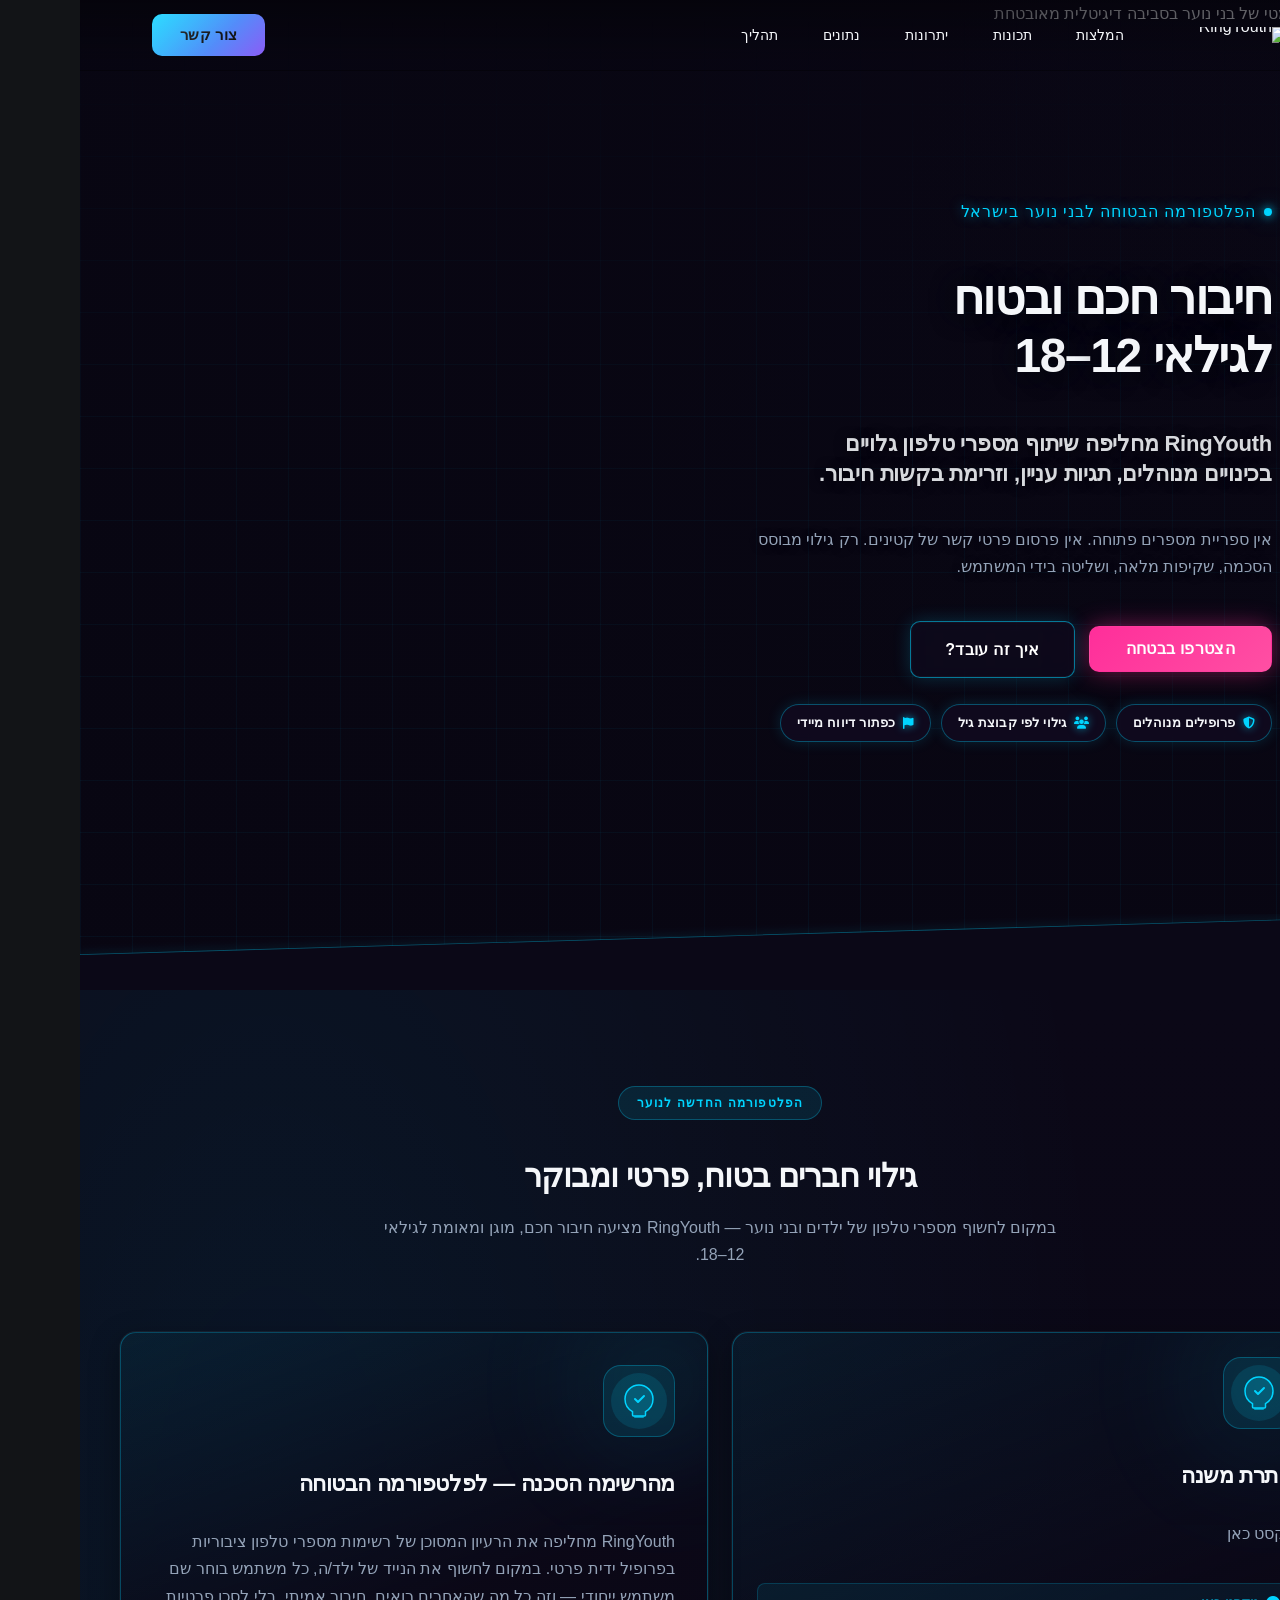
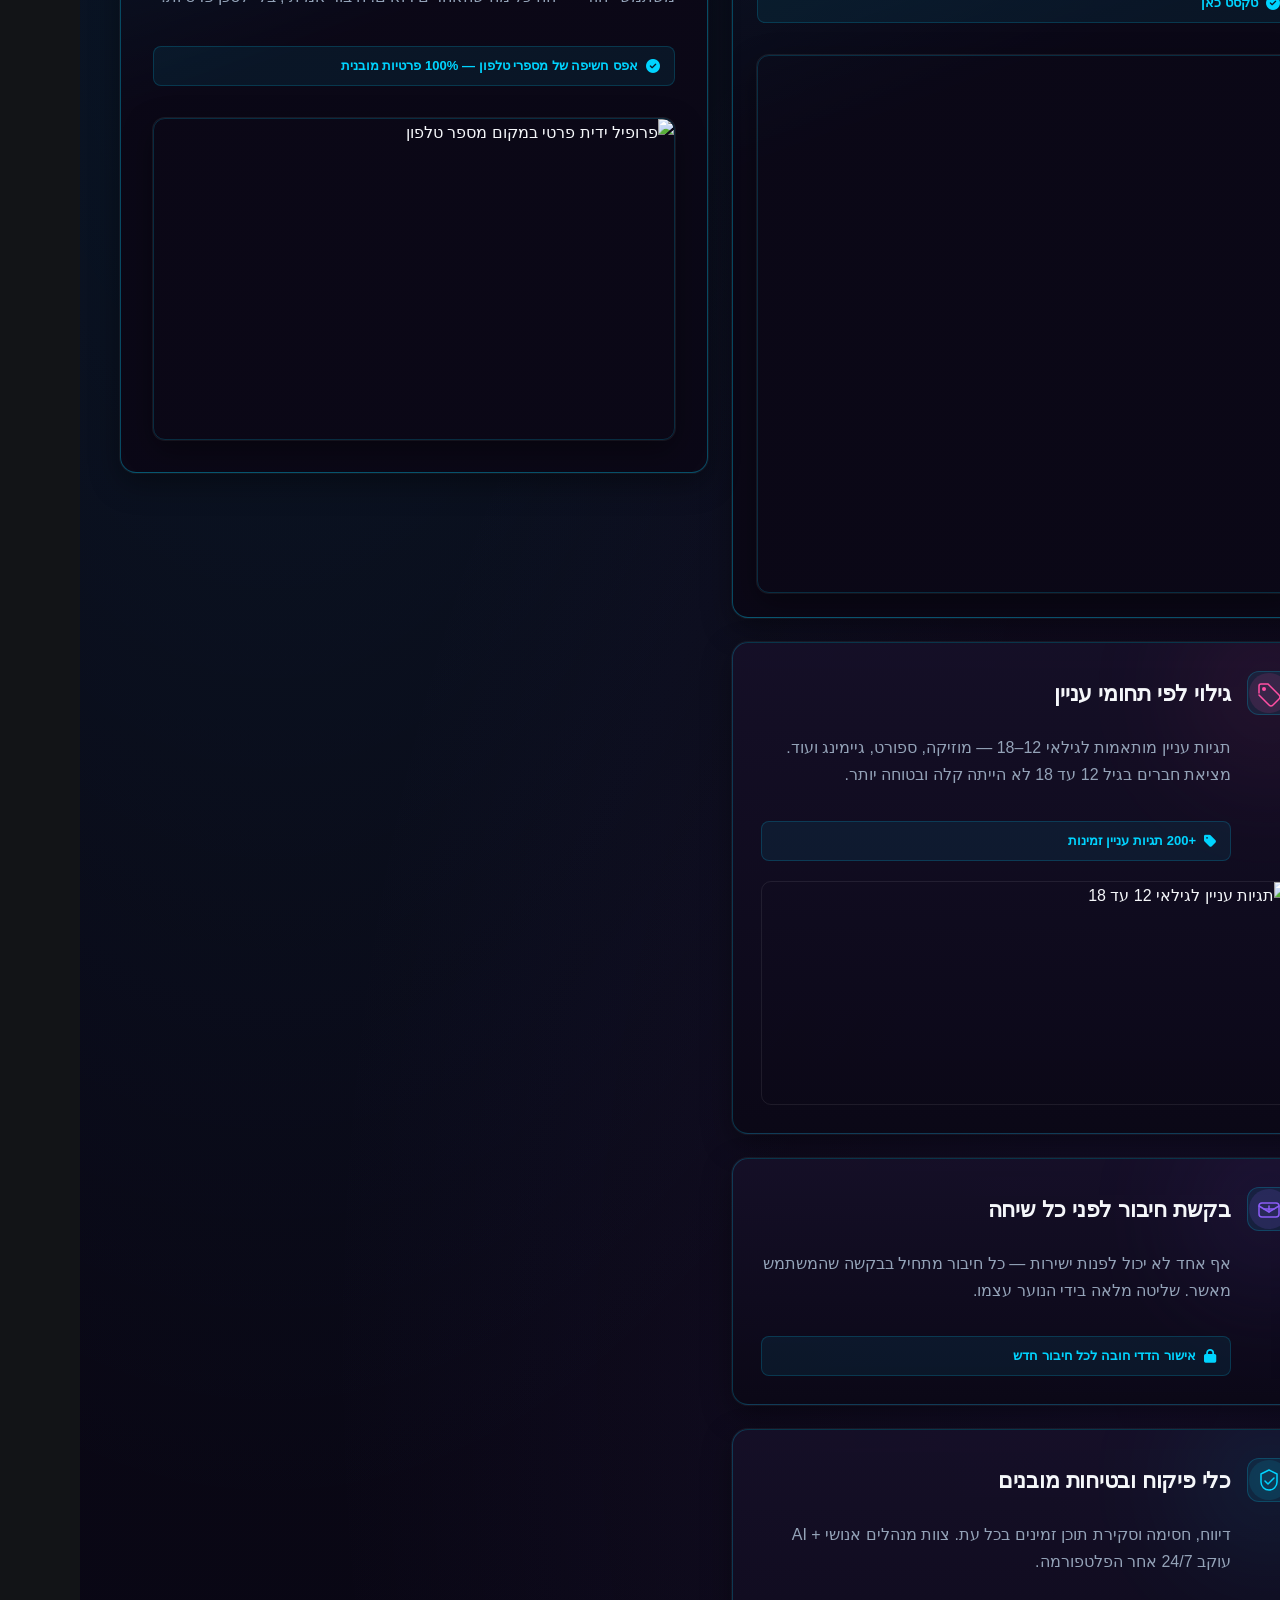
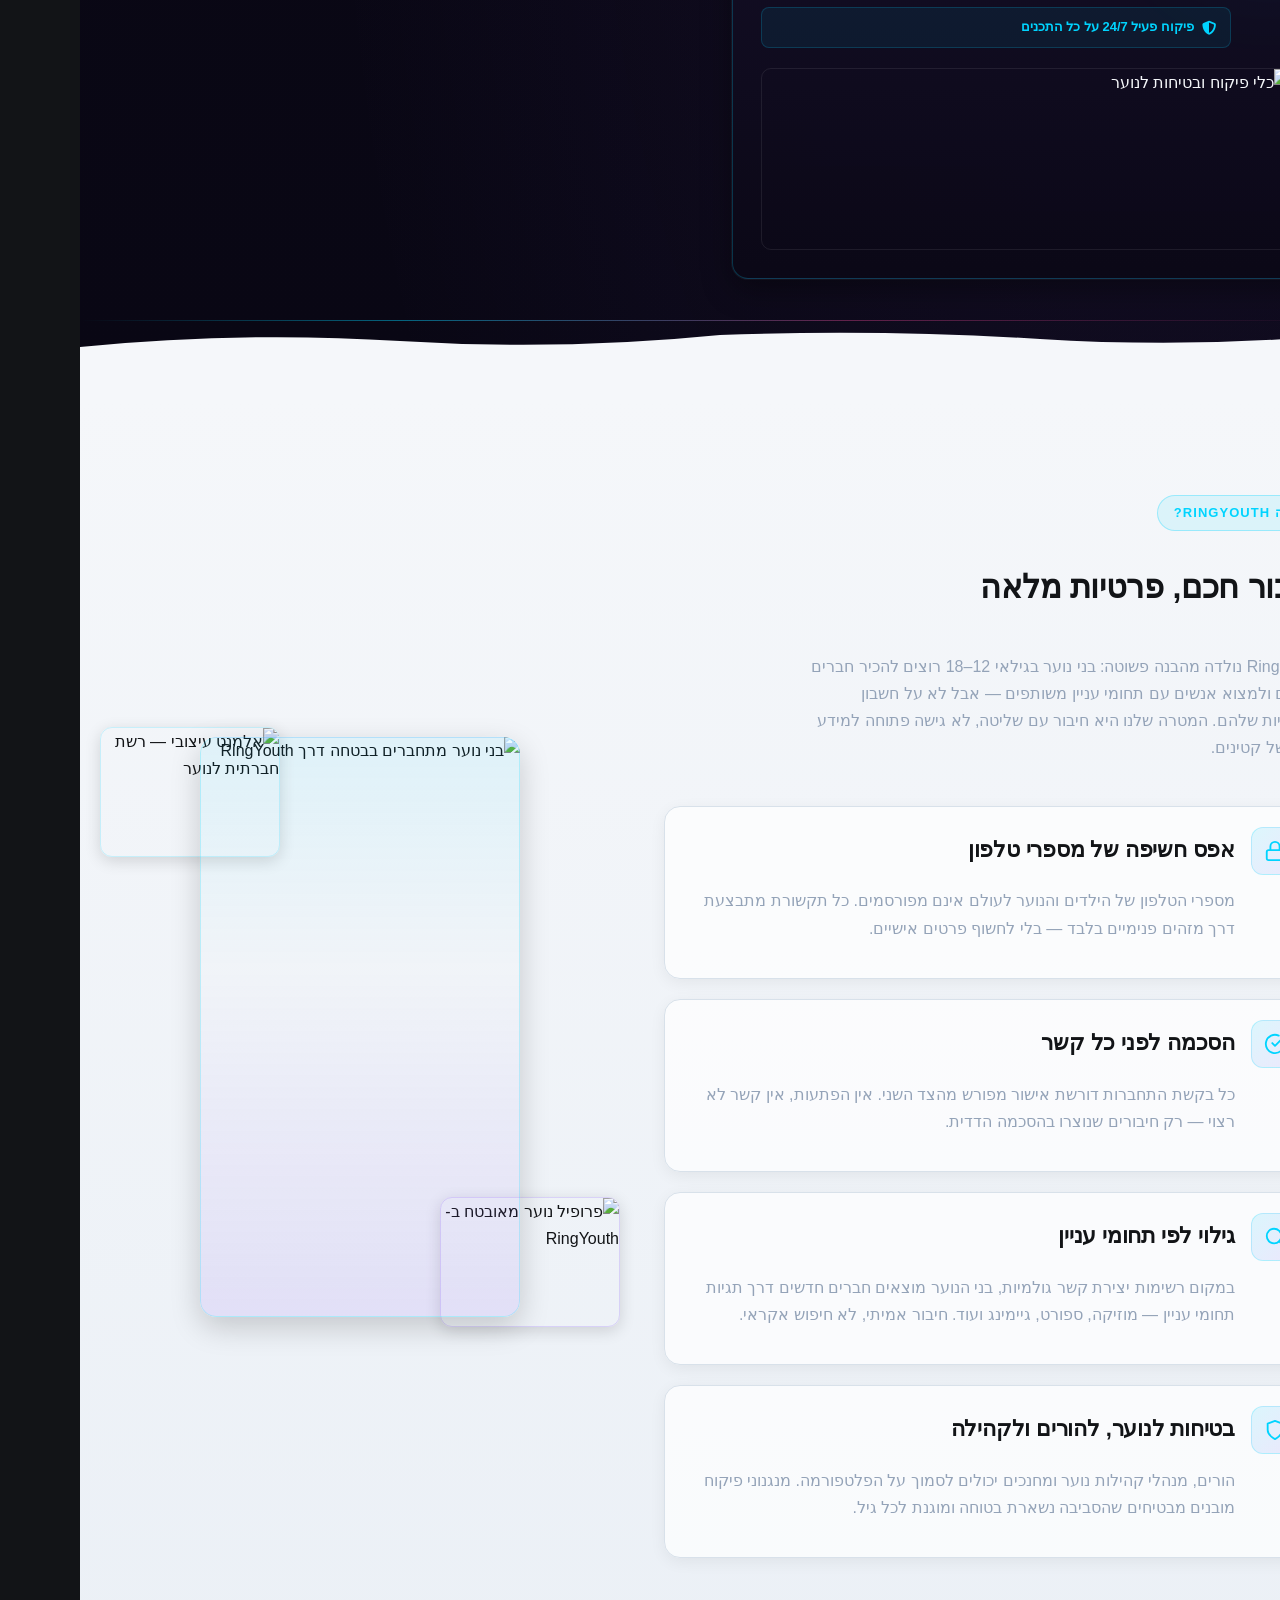
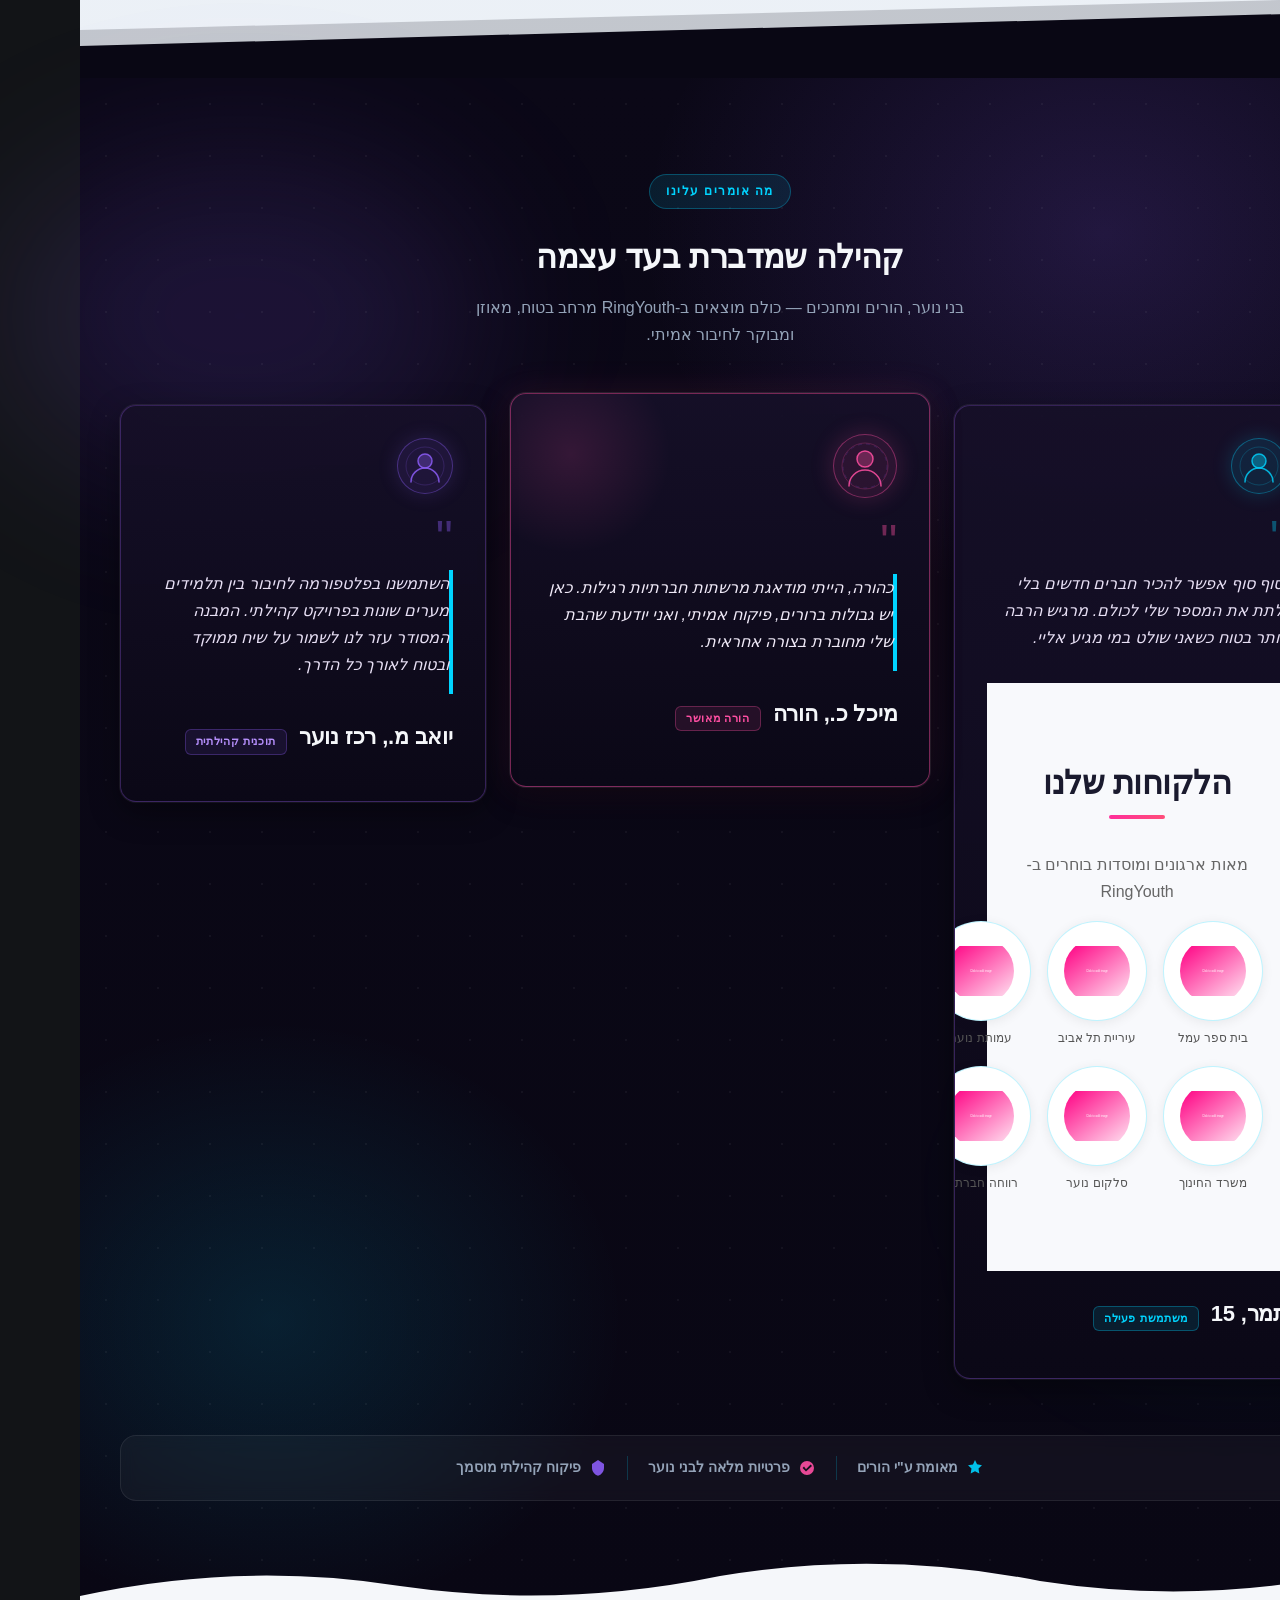
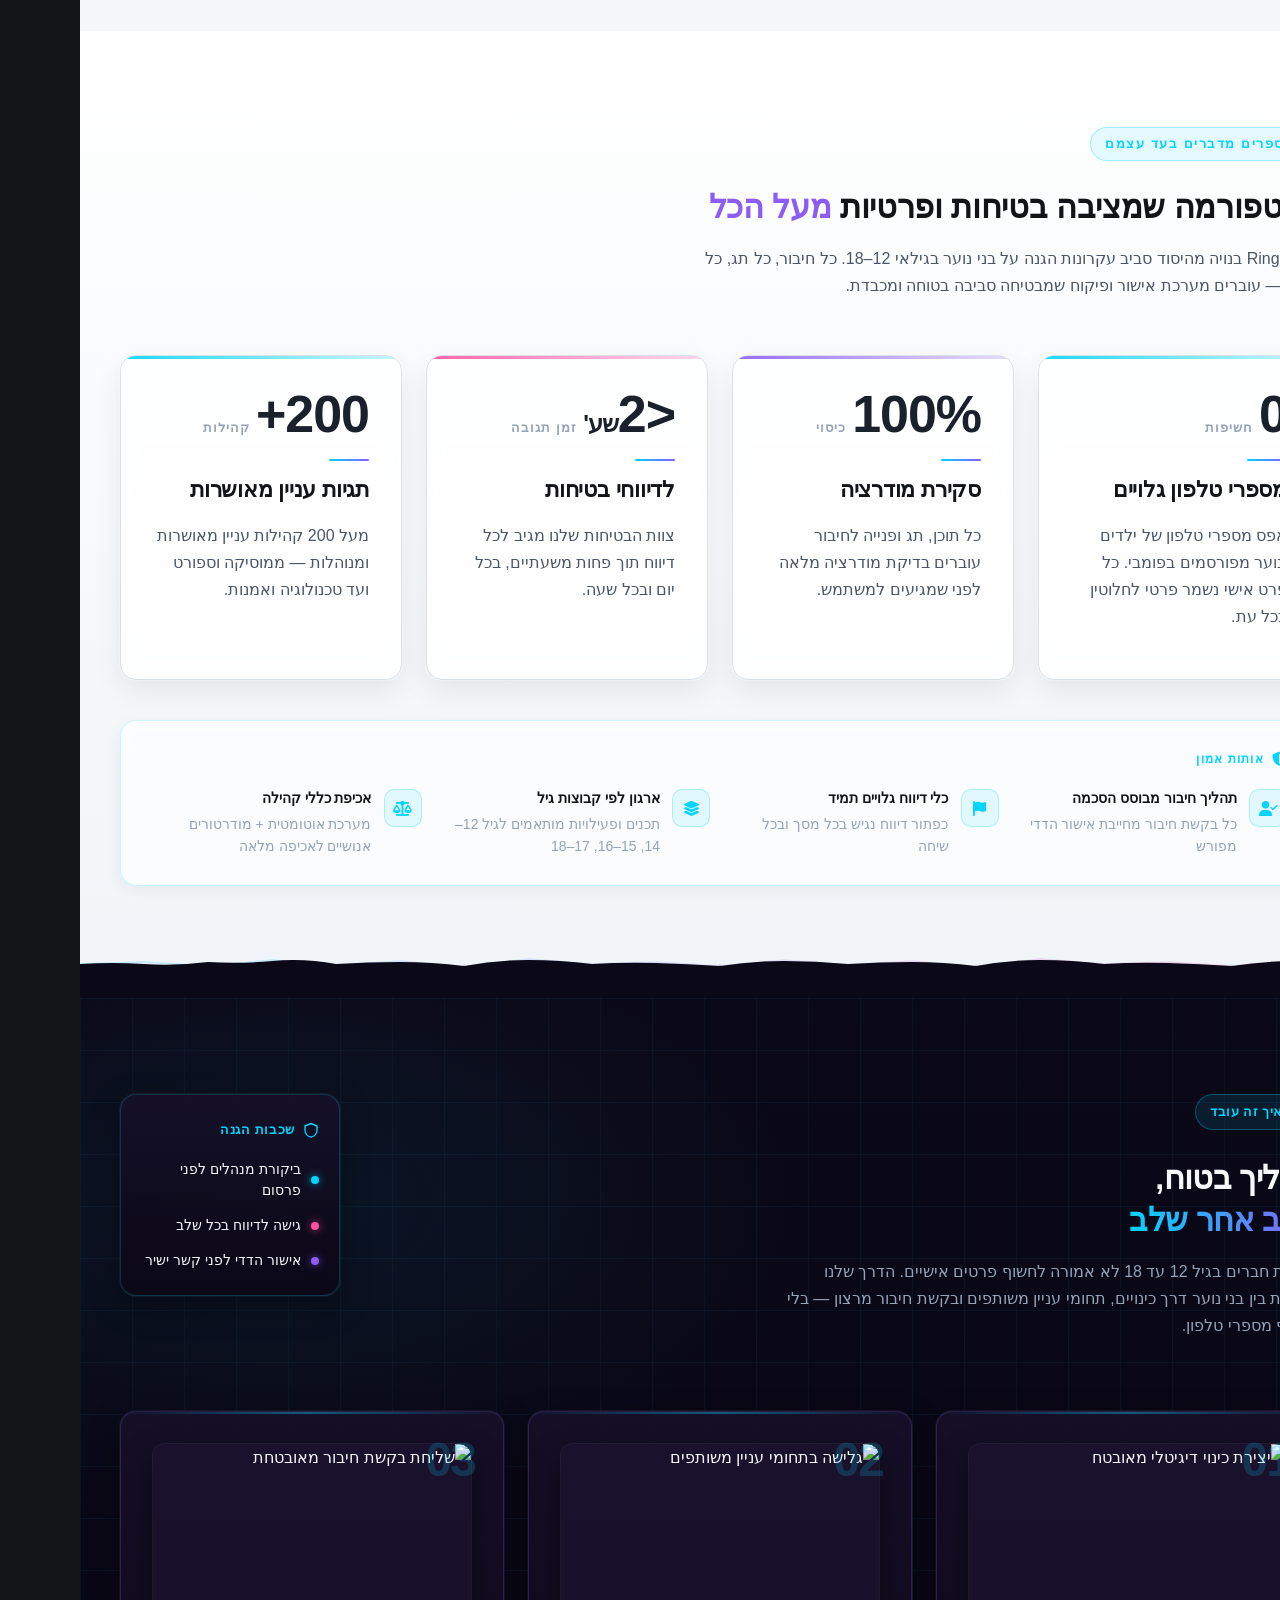
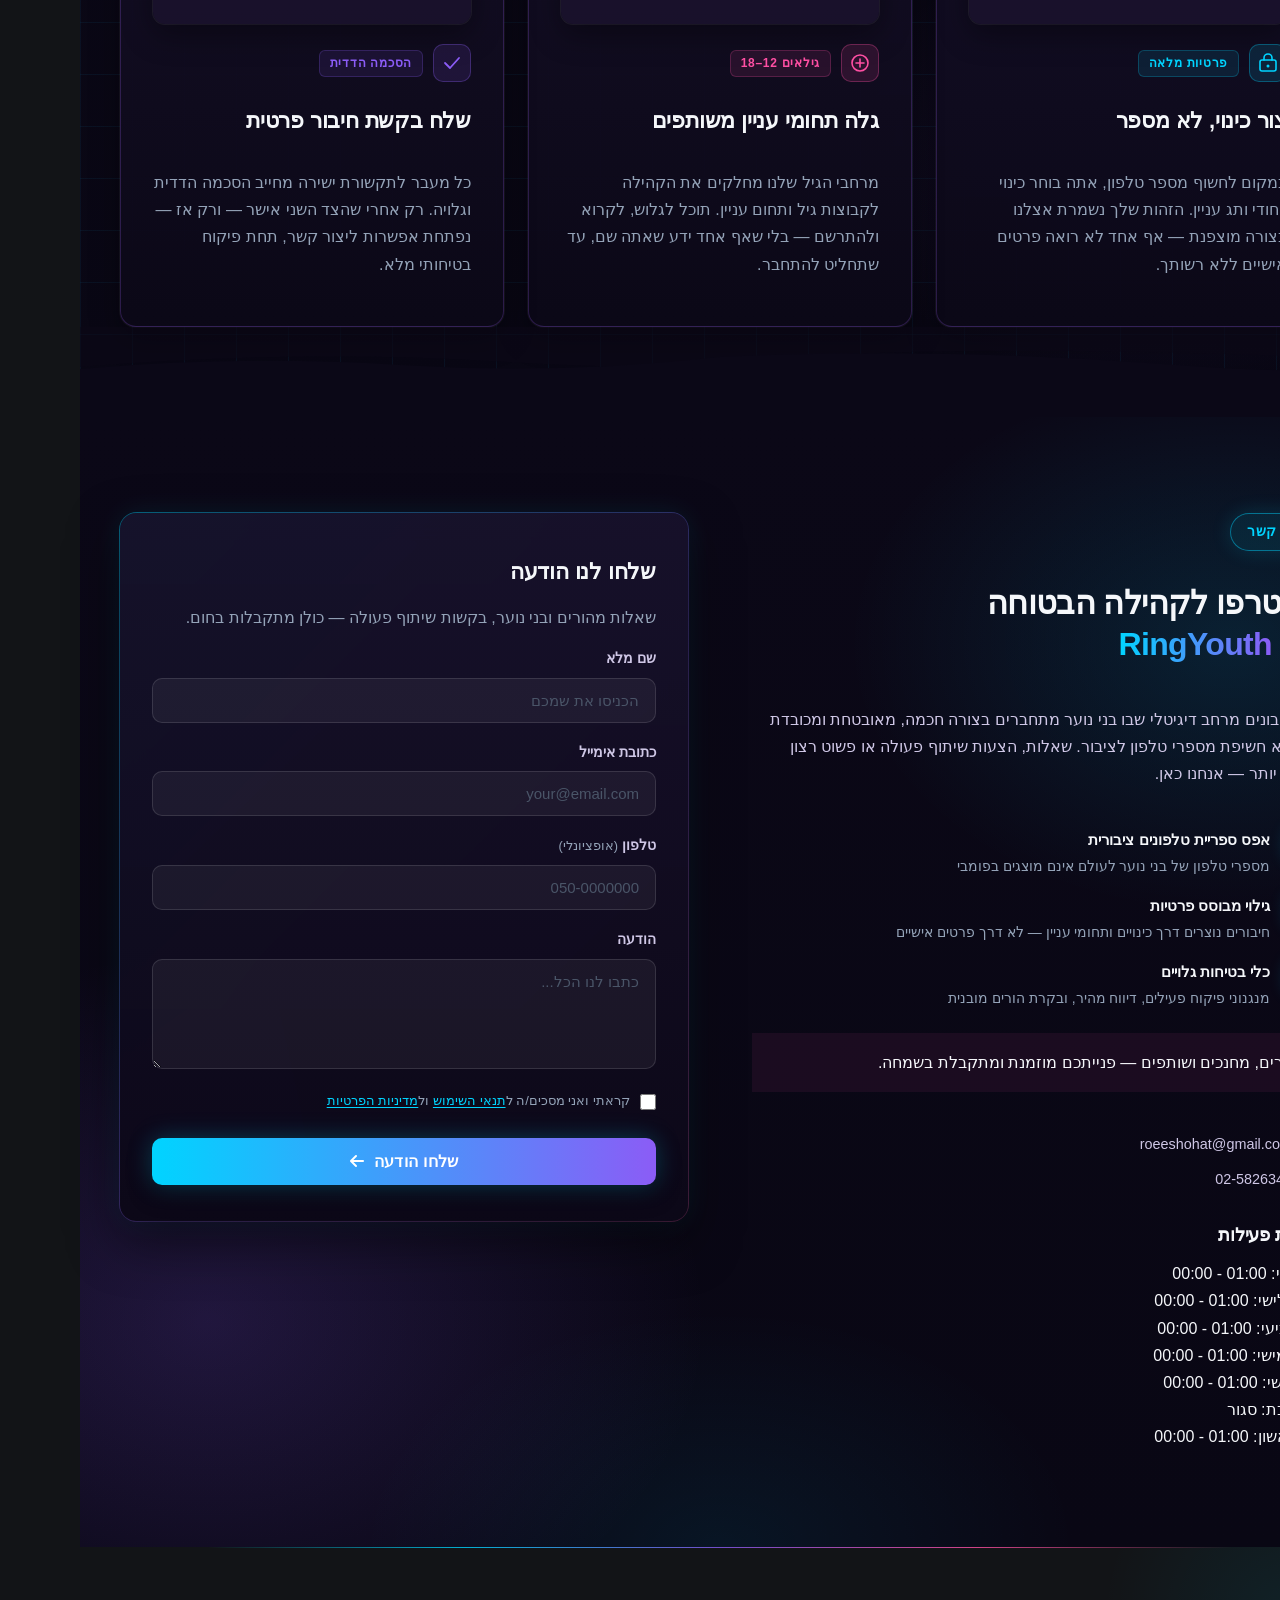
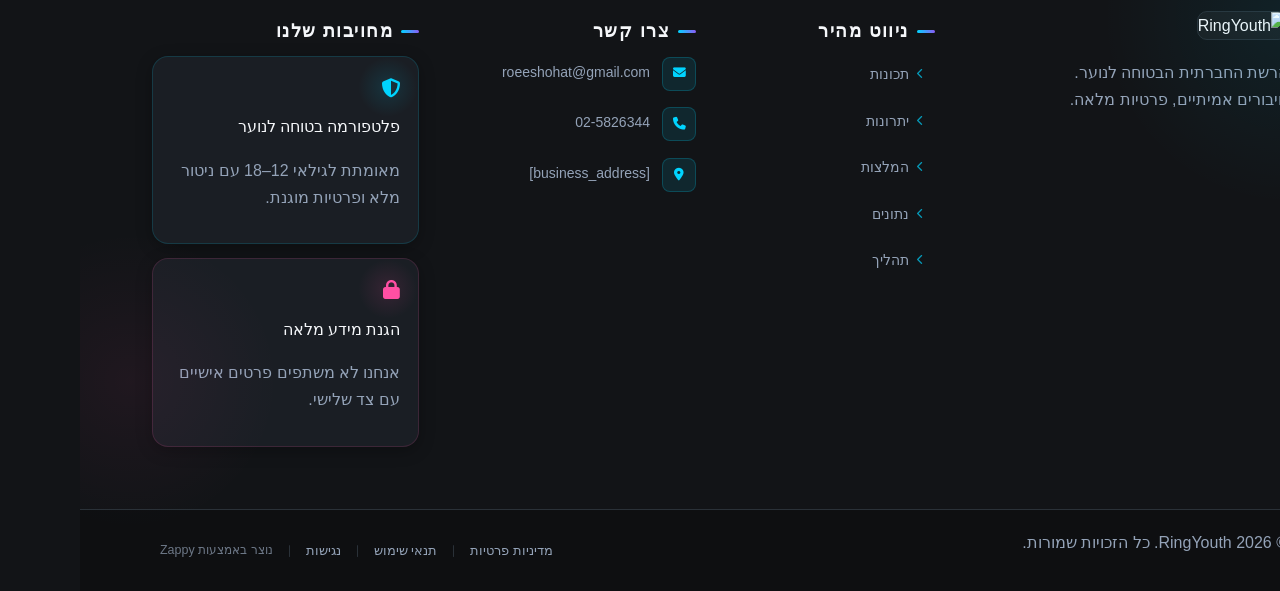
==== commit f2ef916d: "Background sync: Progressive GitHub Sync" ====
--- a/index.html
+++ b/index.html
@@ -354,7 +354,7 @@
       <a href="/" class="logo-link">
         <img src="/assets/business-logo.webp" alt="RingYouth" class="logo">
       </a>
-    </div><ul class="nav-menu" id="navMenu"><li><a href="#features">תכונות</a></li><li><a href="#benefits">יתרונות</a></li><li><a href="#testimonials">המלצות</a></li><li><a href="#stats">נתונים</a></li><li><a href="#process">תהליך</a></li></ul></div>
+    </div><ul class="nav-menu" id="navMenu"><li><a href="#testimonials">המלצות</a></li><li><a href="#features">תכונות</a></li><li><a href="#benefits">יתרונות</a></li><li><a href="#stats">נתונים</a></li><li><a href="#process">תהליך</a></li></ul></div>
 
     
 
@@ -881,7 +881,7 @@
     <div class="index-features-grid">
 
       <!-- Oversized Feature Card (START side, spans 2 rows) -->
-      <article class="index-feature-card index-feature-card--hero zappy-grid-item-no-stretch" style="background-color: rgba(0, 0, 0, 0) !important; padding: 24px !important; box-sizing: border-box;" data-grid-item-index="0">
+      <article class="index-feature-card index-feature-card--hero zappy-grid-item-no-stretch" style="background-color: rgba(0, 0, 0, 0) !important; padding: 24px !important; box-sizing: border-box;" data-grid-item-index="0" id="zappy-section-2">
         <div class="index-feature-card-glow index-feature-card-glow--cyan"></div>
         <div class="index-feature-card-inner">
           <div class="index-feature-icon-wrap index-feature-icon-wrap--large">
@@ -893,18 +893,18 @@
             </svg>
           </div>
           <div class="index-feature-content">
-            <h3 class="index-feature-title" style="cursor: text;">כותרת משנה</h3>
-            <p class="index-feature-desc" style="cursor: text;">טקסט כאן</p>
-            <div class="index-feature-proof" style="cursor: text;">
+            <h3 class="index-feature-title" >כותרת משנה</h3>
+            <p class="index-feature-desc" >טקסט כאן</p>
+            <div class="index-feature-proof" >
               <i class="fa-solid fa-circle-check" aria-hidden="true" data-element-type="icon" data-element-id="icon-1776769157556-h54bzhea5-add-1776769222518-4ijb78" data-icon-type="fontawesome" style="pointer-events: auto; cursor: pointer;"></i>
-              <span style="cursor: text;">טקסט כאן</span>
+              <span >טקסט כאן</span>
             </div>
           </div>
           <div class="index-feature-image-wrap">
             <img data-placeholder="image-placeholder" data-context="A sleek dark-themed mobile app interface showing a youth profile with a username handle instead of a phone number, glowing cyan accents, privacy shield icons, for a youth social discovery platform ages 12-18" width="520" height="320" src="[data-uri]" alt="Image placeholder" data-element-type="image" data-element-id="new-grid-img-1776769222520-0-unm5my723" id="new-grid-img-1776769222520-0-unm5my723" data-ai-slot="grid-item-image" style="cursor: pointer;" data-zappy-base64-stripped="true">
           </div>
         </div>
-      </article><article class="index-feature-card index-feature-card--hero zappy-grid-item-no-stretch" data-grid-item-index="1">
+      </article><article class="index-feature-card index-feature-card--hero zappy-grid-item-no-stretch" data-grid-item-index="1" id="zappy-section-3">
         <div class="index-feature-card-glow index-feature-card-glow--cyan"></div>
         <div class="index-feature-card-inner">
           <div class="index-feature-icon-wrap index-feature-icon-wrap--large">
@@ -933,7 +933,7 @@
       <div class="index-features-stack zappy-grid-item-no-stretch" data-grid-item-index="2">
 
         <!-- Card 2: Interest Tags -->
-        <article class="index-feature-card index-feature-card--small">
+        <article class="index-feature-card index-feature-card--small" id="zappy-section-4">
           <div class="index-feature-card-glow index-feature-card-glow--pink"></div>
           <div class="index-feature-card-row">
             <div class="index-feature-icon-wrap">
@@ -953,12 +953,12 @@
             </div>
           </div>
           <div class="index-feature-img-small">
-            <img data-placeholder="index-features-image-2" data-context="Colorful interest tag stickers floating on a dark background, showing youth hobby tags like music, gaming, sports, art in Hebrew and English, glowing neon pink and cyan, for a youth social app" width="380" height="160" src="/assets/site-index-features-image-2.webp" alt="תגיות עניין לגילאי 12 עד 18" data-element-type="image" data-element-id="img-1776769157559-3hsrzlodw" style="">
+            <img data-placeholder="index-features-image-2" data-context="Colorful interest tag stickers floating on a dark background, showing youth hobby tags like music, gaming, sports, art in Hebrew and English, glowing neon pink and cyan, for a youth social app" width="380" height="160" src="/assets/site-index-features-image-2.webp" alt="תגיות עניין לגילאי 12 עד 18" data-element-type="image" data-element-id="img-1776769157559-3hsrzlodw" >
           </div>
         </article>
 
         <!-- Card 3: Request to Connect -->
-        <article class="index-feature-card index-feature-card--small">
+        <article class="index-feature-card index-feature-card--small" id="zappy-section-5">
           <div class="index-feature-card-glow index-feature-card-glow--violet"></div>
           <div class="index-feature-card-row">
             <div class="index-feature-icon-wrap">
@@ -981,7 +981,7 @@
         </article>
 
         <!-- Card 4: Moderation Tools -->
-        <article class="index-feature-card index-feature-card--small">
+        <article class="index-feature-card index-feature-card--small" id="zappy-section-6">
           <div class="index-feature-card-glow index-feature-card-glow--cyan"></div>
           <div class="index-feature-card-row">
             <div class="index-feature-icon-wrap">
@@ -1001,7 +1001,7 @@
             </div>
           </div>
           <div class="index-feature-img-small">
-            <img data-placeholder="index-features-image-3" data-context="Dark UI screenshot showing moderation tools: report button, block user, content review panel with glowing cyan accents, for a youth safety platform ages 12-18" width="380" height="130" src="/assets/site-index-features-image-3.webp" alt="כלי פיקוח ובטיחות לנוער" data-element-type="image" data-element-id="img-1776769157559-lwrydrc20" style="">
+            <img data-placeholder="index-features-image-3" data-context="Dark UI screenshot showing moderation tools: report button, block user, content review panel with glowing cyan accents, for a youth safety platform ages 12-18" width="380" height="130" src="/assets/site-index-features-image-3.webp" alt="כלי פיקוח ובטיחות לנוער" data-element-type="image" data-element-id="img-1776769157559-lwrydrc20" >
           </div>
         </article>
 
@@ -1028,7 +1028,7 @@
 
 </section>
 
-<section class="index-benefits-section" data-layout-spec="בית-benefits" dir="rtl">
+<section class="index-benefits-section" data-layout-spec="בית-benefits" dir="rtl" id="zappy-section-7">
   <div class="index-benefits-container">
 
     <!-- Content Column (START = RIGHT in RTL) -->
@@ -1131,33 +1131,33 @@
 
 <section id="testimonials" class="index-testimonials-section" data-layout-spec="בית-testimonials" dir="rtl">
   <!-- Background decorative elements -->
-  <div class="index-testimonials-section__bg-glow index-testimonials-section__bg-glow--violet" aria-hidden="true"></div>
-  <div class="index-testimonials-section__bg-glow index-testimonials-section__bg-glow--cyan" aria-hidden="true"></div>
-  <div class="index-testimonials-section__star-grid" aria-hidden="true"></div>
-
-  <div class="index-testimonials-section__container">
+  <div class="index-testimonials-section__bg-glow index-testimonials-section__bg-glow--violet" aria-hidden="true" id="zappy-section-9"></div>
+  <div class="index-testimonials-section__bg-glow index-testimonials-section__bg-glow--cyan" aria-hidden="true" id="zappy-section-10"></div>
+  <div class="index-testimonials-section__star-grid" aria-hidden="true" id="zappy-section-11"></div>
+
+  <div class="index-testimonials-section__container" id="zappy-section-12">
 
     <!-- Intro block -->
-    <div class="index-testimonials-section__intro">
+    <div class="index-testimonials-section__intro" id="zappy-section-13">
       <span class="index-testimonials-section__eyebrow">מה אומרים עלינו</span>
       <h2 class="index-testimonials-section__title">קהילה שמדברת בעד עצמה</h2>
       <p class="index-testimonials-section__subtitle">בני נוער, הורים ומחנכים — כולם מוצאים ב-RingYouth מרחב בטוח, מאוזן ומבוקר לחיבור אמיתי.</p>
     </div>
 
     <!-- Three-card testimonial grid -->
-    <div class="index-testimonials-section__grid">
+    <div class="index-testimonials-section__grid" id="zappy-section-14">
 
       <!-- Card 1 — Teen perspective -->
-      <article class="index-testimonials-section__card index-testimonials-section__card--side">
-        <div class="index-testimonials-section__avatar index-testimonials-section__avatar--cyan">
+      <article class="index-testimonials-section__card index-testimonials-section__card--side" id="zappy-section-15">
+        <div class="index-testimonials-section__avatar index-testimonials-section__avatar--cyan" id="zappy-section-16">
           <svg data-element-type="icon" data-icon-type="svg" width="40" height="40" viewBox="0 0 40 40" fill="none" xmlns="http://www.w3.org/2000/svg" aria-hidden="true">
             <circle cx="20" cy="15" r="7" fill="rgba(0,212,255,0.35)" stroke="rgba(0,212,255,0.8)" stroke-width="1.5"></circle>
             <path d="M6 36c0-7.732 6.268-14 14-14s14 6.268 14 14" stroke="rgba(0,212,255,0.8)" stroke-width="1.5" fill="none" stroke-linecap="round"></path>
             <circle cx="20" cy="20" r="19" stroke="rgba(0,212,255,0.2)" stroke-width="1"></circle>
           </svg>
         </div>
-        <div class="index-testimonials-section__card-body">
-          <div class="index-testimonials-section__quote-icon" aria-hidden="true">"</div>
+        <div class="index-testimonials-section__card-body" id="zappy-section-17">
+          <div class="index-testimonials-section__quote-icon" aria-hidden="true" id="zappy-section-18">"</div>
           <blockquote class="index-testimonials-section__quote">
             <p>סוף סוף אפשר להכיר חברים חדשים בלי לתת את המספר שלי לכולם. מרגיש הרבה יותר בטוח כשאני שולט במי מגיע אליי.</p>
           </blockquote>
@@ -1171,84 +1171,84 @@
 
       <div class="ry-logo-item" role="listitem">
         <div class="ry-logo-circle">
-          <img src="data:image/svg+xml,%3Csvg xmlns=%27http://www.w3.org/2000/svg%27 width=%27400%27 height=%27300%27%3E%3Cdefs%3E%3ClinearGradient id=%27grad%27 x1=%270%25%27 y1=%270%25%27 x2=%27100%25%27 y2=%27100%25%27%3E%3Cstop offset=%270%25%27 style=%27stop-color:%23FF0083;stop-opacity:1%27 /%3E%3Cstop offset=%27100%25%27 style=%27stop-color:%23FF008320;stop-opacity:1%27 /%3E%3C/linearGradient%3E%3C/defs%3E%3Crect width=%27100%25%27 height=%27100%25%27 fill=%27url(%23grad)%27/%3E%3Ctext x=%2750%25%27 y=%2750%25%27 font-family=%27Arial, sans-serif%27 font-size=%2716%27 fill=%27white%27 text-anchor=%27middle%27 dy=%27.3em%27 font-weight=%27500%27%3EClick%20to%20add%20image%3C/text%3E%3C/svg%3E" alt="לוגו לקוח 1" data-placeholder="client-logo-1" data-context="Clean modern company logo for a youth organization or school, minimal design on white background" data-zappy-editable-image="true" class="ry-logo-img">
+          <img src="data:image/svg+xml,%3Csvg xmlns=%27http://www.w3.org/2000/svg%27 width=%27400%27 height=%27300%27%3E%3Cdefs%3E%3ClinearGradient id=%27grad%27 x1=%270%25%27 y1=%270%25%27 x2=%27100%25%27 y2=%27100%25%27%3E%3Cstop offset=%270%25%27 style=%27stop-color:%23FF0083;stop-opacity:1%27 /%3E%3Cstop offset=%27100%25%27 style=%27stop-color:%23FF008320;stop-opacity:1%27 /%3E%3C/linearGradient%3E%3C/defs%3E%3Crect width=%27100%25%27 height=%27100%25%27 fill=%27url(%23grad)%27/%3E%3Ctext x=%2750%25%27 y=%2750%25%27 font-family=%27Arial, sans-serif%27 font-size=%2716%27 fill=%27white%27 text-anchor=%27middle%27 dy=%27.3em%27 font-weight=%27500%27%3EClick%20to%20add%20image%3C/text%3E%3C/svg%3E" alt="לוגו לקוח 1" data-placeholder="client-logo-1" data-context="Clean modern company logo for a youth organization or school, minimal design on white background" class="ry-logo-img">
         </div>
         <span class="ry-logo-name">בית ספר עמל</span>
       </div>
 
       <div class="ry-logo-item" role="listitem">
         <div class="ry-logo-circle">
-          <img src="data:image/svg+xml,%3Csvg xmlns=%27http://www.w3.org/2000/svg%27 width=%27400%27 height=%27300%27%3E%3Cdefs%3E%3ClinearGradient id=%27grad%27 x1=%270%25%27 y1=%270%25%27 x2=%27100%25%27 y2=%27100%25%27%3E%3Cstop offset=%270%25%27 style=%27stop-color:%23FF0083;stop-opacity:1%27 /%3E%3Cstop offset=%27100%25%27 style=%27stop-color:%23FF008320;stop-opacity:1%27 /%3E%3C/linearGradient%3E%3C/defs%3E%3Crect width=%27100%25%27 height=%27100%25%27 fill=%27url(%23grad)%27/%3E%3Ctext x=%2750%25%27 y=%2750%25%27 font-family=%27Arial, sans-serif%27 font-size=%2716%27 fill=%27white%27 text-anchor=%27middle%27 dy=%27.3em%27 font-weight=%27500%27%3EClick%20to%20add%20image%3C/text%3E%3C/svg%3E" alt="לוגו לקוח 2" data-placeholder="client-logo-2" data-context="Clean modern company logo for a municipal youth department, minimal design on white background" data-zappy-editable-image="true" class="ry-logo-img">
+          <img src="data:image/svg+xml,%3Csvg xmlns=%27http://www.w3.org/2000/svg%27 width=%27400%27 height=%27300%27%3E%3Cdefs%3E%3ClinearGradient id=%27grad%27 x1=%270%25%27 y1=%270%25%27 x2=%27100%25%27 y2=%27100%25%27%3E%3Cstop offset=%270%25%27 style=%27stop-color:%23FF0083;stop-opacity:1%27 /%3E%3Cstop offset=%27100%25%27 style=%27stop-color:%23FF008320;stop-opacity:1%27 /%3E%3C/linearGradient%3E%3C/defs%3E%3Crect width=%27100%25%27 height=%27100%25%27 fill=%27url(%23grad)%27/%3E%3Ctext x=%2750%25%27 y=%2750%25%27 font-family=%27Arial, sans-serif%27 font-size=%2716%27 fill=%27white%27 text-anchor=%27middle%27 dy=%27.3em%27 font-weight=%27500%27%3EClick%20to%20add%20image%3C/text%3E%3C/svg%3E" alt="לוגו לקוח 2" data-placeholder="client-logo-2" data-context="Clean modern company logo for a municipal youth department, minimal design on white background" class="ry-logo-img">
         </div>
         <span class="ry-logo-name">עיריית תל אביב</span>
       </div>
 
       <div class="ry-logo-item" role="listitem">
         <div class="ry-logo-circle">
-          <img src="data:image/svg+xml,%3Csvg xmlns=%27http://www.w3.org/2000/svg%27 width=%27400%27 height=%27300%27%3E%3Cdefs%3E%3ClinearGradient id=%27grad%27 x1=%270%25%27 y1=%270%25%27 x2=%27100%25%27 y2=%27100%25%27%3E%3Cstop offset=%270%25%27 style=%27stop-color:%23FF0083;stop-opacity:1%27 /%3E%3Cstop offset=%27100%25%27 style=%27stop-color:%23FF008320;stop-opacity:1%27 /%3E%3C/linearGradient%3E%3C/defs%3E%3Crect width=%27100%25%27 height=%27100%25%27 fill=%27url(%23grad)%27/%3E%3Ctext x=%2750%25%27 y=%2750%25%27 font-family=%27Arial, sans-serif%27 font-size=%2716%27 fill=%27white%27 text-anchor=%27middle%27 dy=%27.3em%27 font-weight=%27500%27%3EClick%20to%20add%20image%3C/text%3E%3C/svg%3E" alt="לוגו לקוח 3" data-placeholder="client-logo-3" data-context="Clean modern logo for a nonprofit youth welfare association, minimal design on white background" data-zappy-editable-image="true" class="ry-logo-img">
+          <img src="data:image/svg+xml,%3Csvg xmlns=%27http://www.w3.org/2000/svg%27 width=%27400%27 height=%27300%27%3E%3Cdefs%3E%3ClinearGradient id=%27grad%27 x1=%270%25%27 y1=%270%25%27 x2=%27100%25%27 y2=%27100%25%27%3E%3Cstop offset=%270%25%27 style=%27stop-color:%23FF0083;stop-opacity:1%27 /%3E%3Cstop offset=%27100%25%27 style=%27stop-color:%23FF008320;stop-opacity:1%27 /%3E%3C/linearGradient%3E%3C/defs%3E%3Crect width=%27100%25%27 height=%27100%25%27 fill=%27url(%23grad)%27/%3E%3Ctext x=%2750%25%27 y=%2750%25%27 font-family=%27Arial, sans-serif%27 font-size=%2716%27 fill=%27white%27 text-anchor=%27middle%27 dy=%27.3em%27 font-weight=%27500%27%3EClick%20to%20add%20image%3C/text%3E%3C/svg%3E" alt="לוגו לקוח 3" data-placeholder="client-logo-3" data-context="Clean modern logo for a nonprofit youth welfare association, minimal design on white background" class="ry-logo-img">
         </div>
         <span class="ry-logo-name">עמותת נוער</span>
       </div>
 
       <div class="ry-logo-item" role="listitem">
         <div class="ry-logo-circle">
-          <img src="data:image/svg+xml,%3Csvg xmlns=%27http://www.w3.org/2000/svg%27 width=%27400%27 height=%27300%27%3E%3Cdefs%3E%3ClinearGradient id=%27grad%27 x1=%270%25%27 y1=%270%25%27 x2=%27100%25%27 y2=%27100%25%27%3E%3Cstop offset=%270%25%27 style=%27stop-color:%23FF0083;stop-opacity:1%27 /%3E%3Cstop offset=%27100%25%27 style=%27stop-color:%23FF008320;stop-opacity:1%27 /%3E%3C/linearGradient%3E%3C/defs%3E%3Crect width=%27100%25%27 height=%27100%25%27 fill=%27url(%23grad)%27/%3E%3Ctext x=%2750%25%27 y=%2750%25%27 font-family=%27Arial, sans-serif%27 font-size=%2716%27 fill=%27white%27 text-anchor=%27middle%27 dy=%27.3em%27 font-weight=%27500%27%3EClick%20to%20add%20image%3C/text%3E%3C/svg%3E" alt="לוגו לקוח 4" data-placeholder="client-logo-4" data-context="Clean modern logo for a technology company serving youth, minimal design on white background" data-zappy-editable-image="true" class="ry-logo-img">
+          <img src="data:image/svg+xml,%3Csvg xmlns=%27http://www.w3.org/2000/svg%27 width=%27400%27 height=%27300%27%3E%3Cdefs%3E%3ClinearGradient id=%27grad%27 x1=%270%25%27 y1=%270%25%27 x2=%27100%25%27 y2=%27100%25%27%3E%3Cstop offset=%270%25%27 style=%27stop-color:%23FF0083;stop-opacity:1%27 /%3E%3Cstop offset=%27100%25%27 style=%27stop-color:%23FF008320;stop-opacity:1%27 /%3E%3C/linearGradient%3E%3C/defs%3E%3Crect width=%27100%25%27 height=%27100%25%27 fill=%27url(%23grad)%27/%3E%3Ctext x=%2750%25%27 y=%2750%25%27 font-family=%27Arial, sans-serif%27 font-size=%2716%27 fill=%27white%27 text-anchor=%27middle%27 dy=%27.3em%27 font-weight=%27500%27%3EClick%20to%20add%20image%3C/text%3E%3C/svg%3E" alt="לוגו לקוח 4" data-placeholder="client-logo-4" data-context="Clean modern logo for a technology company serving youth, minimal design on white background" class="ry-logo-img">
         </div>
         <span class="ry-logo-name">טכנולוגיות חינוך</span>
       </div>
 
       <div class="ry-logo-item" role="listitem">
         <div class="ry-logo-circle">
-          <img src="data:image/svg+xml,%3Csvg xmlns=%27http://www.w3.org/2000/svg%27 width=%27400%27 height=%27300%27%3E%3Cdefs%3E%3ClinearGradient id=%27grad%27 x1=%270%25%27 y1=%270%25%27 x2=%27100%25%27 y2=%27100%25%27%3E%3Cstop offset=%270%25%27 style=%27stop-color:%23FF0083;stop-opacity:1%27 /%3E%3Cstop offset=%27100%25%27 style=%27stop-color:%23FF008320;stop-opacity:1%27 /%3E%3C/linearGradient%3E%3C/defs%3E%3Crect width=%27100%25%27 height=%27100%25%27 fill=%27url(%23grad)%27/%3E%3Ctext x=%2750%25%27 y=%2750%25%27 font-family=%27Arial, sans-serif%27 font-size=%2716%27 fill=%27white%27 text-anchor=%27middle%27 dy=%27.3em%27 font-weight=%27500%27%3EClick%20to%20add%20image%3C/text%3E%3C/svg%3E" alt="לוגו לקוח 5" data-placeholder="client-logo-5" data-context="Clean modern logo for a community center organization, minimal design on white background" data-zappy-editable-image="true" class="ry-logo-img">
+          <img src="data:image/svg+xml,%3Csvg xmlns=%27http://www.w3.org/2000/svg%27 width=%27400%27 height=%27300%27%3E%3Cdefs%3E%3ClinearGradient id=%27grad%27 x1=%270%25%27 y1=%270%25%27 x2=%27100%25%27 y2=%27100%25%27%3E%3Cstop offset=%270%25%27 style=%27stop-color:%23FF0083;stop-opacity:1%27 /%3E%3Cstop offset=%27100%25%27 style=%27stop-color:%23FF008320;stop-opacity:1%27 /%3E%3C/linearGradient%3E%3C/defs%3E%3Crect width=%27100%25%27 height=%27100%25%27 fill=%27url(%23grad)%27/%3E%3Ctext x=%2750%25%27 y=%2750%25%27 font-family=%27Arial, sans-serif%27 font-size=%2716%27 fill=%27white%27 text-anchor=%27middle%27 dy=%27.3em%27 font-weight=%27500%27%3EClick%20to%20add%20image%3C/text%3E%3C/svg%3E" alt="לוגו לקוח 5" data-placeholder="client-logo-5" data-context="Clean modern logo for a community center organization, minimal design on white background" class="ry-logo-img">
         </div>
         <span class="ry-logo-name">מרכז קהילתי</span>
       </div>
 
       <div class="ry-logo-item" role="listitem">
         <div class="ry-logo-circle">
-          <img src="data:image/svg+xml,%3Csvg xmlns=%27http://www.w3.org/2000/svg%27 width=%27400%27 height=%27300%27%3E%3Cdefs%3E%3ClinearGradient id=%27grad%27 x1=%270%25%27 y1=%270%25%27 x2=%27100%25%27 y2=%27100%25%27%3E%3Cstop offset=%270%25%27 style=%27stop-color:%23FF0083;stop-opacity:1%27 /%3E%3Cstop offset=%27100%25%27 style=%27stop-color:%23FF008320;stop-opacity:1%27 /%3E%3C/linearGradient%3E%3C/defs%3E%3Crect width=%27100%25%27 height=%27100%25%27 fill=%27url(%23grad)%27/%3E%3Ctext x=%2750%25%27 y=%2750%25%27 font-family=%27Arial, sans-serif%27 font-size=%2716%27 fill=%27white%27 text-anchor=%27middle%27 dy=%27.3em%27 font-weight=%27500%27%3EClick%20to%20add%20image%3C/text%3E%3C/svg%3E" alt="לוגו לקוח 6" data-placeholder="client-logo-6" data-context="Clean modern logo for a sports youth club, minimal design on white background" data-zappy-editable-image="true" class="ry-logo-img">
+          <img src="data:image/svg+xml,%3Csvg xmlns=%27http://www.w3.org/2000/svg%27 width=%27400%27 height=%27300%27%3E%3Cdefs%3E%3ClinearGradient id=%27grad%27 x1=%270%25%27 y1=%270%25%27 x2=%27100%25%27 y2=%27100%25%27%3E%3Cstop offset=%270%25%27 style=%27stop-color:%23FF0083;stop-opacity:1%27 /%3E%3Cstop offset=%27100%25%27 style=%27stop-color:%23FF008320;stop-opacity:1%27 /%3E%3C/linearGradient%3E%3C/defs%3E%3Crect width=%27100%25%27 height=%27100%25%27 fill=%27url(%23grad)%27/%3E%3Ctext x=%2750%25%27 y=%2750%25%27 font-family=%27Arial, sans-serif%27 font-size=%2716%27 fill=%27white%27 text-anchor=%27middle%27 dy=%27.3em%27 font-weight=%27500%27%3EClick%20to%20add%20image%3C/text%3E%3C/svg%3E" alt="לוגו לקוח 6" data-placeholder="client-logo-6" data-context="Clean modern logo for a sports youth club, minimal design on white background" class="ry-logo-img">
         </div>
         <span class="ry-logo-name">מועדון ספורט</span>
       </div>
 
       <div class="ry-logo-item" role="listitem">
         <div class="ry-logo-circle">
-          <img src="data:image/svg+xml,%3Csvg xmlns=%27http://www.w3.org/2000/svg%27 width=%27400%27 height=%27300%27%3E%3Cdefs%3E%3ClinearGradient id=%27grad%27 x1=%270%25%27 y1=%270%25%27 x2=%27100%25%27 y2=%27100%25%27%3E%3Cstop offset=%270%25%27 style=%27stop-color:%23FF0083;stop-opacity:1%27 /%3E%3Cstop offset=%27100%25%27 style=%27stop-color:%23FF008320;stop-opacity:1%27 /%3E%3C/linearGradient%3E%3C/defs%3E%3Crect width=%27100%25%27 height=%27100%25%27 fill=%27url(%23grad)%27/%3E%3Ctext x=%2750%25%27 y=%2750%25%27 font-family=%27Arial, sans-serif%27 font-size=%2716%27 fill=%27white%27 text-anchor=%27middle%27 dy=%27.3em%27 font-weight=%27500%27%3EClick%20to%20add%20image%3C/text%3E%3C/svg%3E" alt="לוגו לקוח 7" data-placeholder="client-logo-7" data-context="Clean modern logo for a government ministry of education, minimal design on white background" data-zappy-editable-image="true" class="ry-logo-img">
+          <img src="data:image/svg+xml,%3Csvg xmlns=%27http://www.w3.org/2000/svg%27 width=%27400%27 height=%27300%27%3E%3Cdefs%3E%3ClinearGradient id=%27grad%27 x1=%270%25%27 y1=%270%25%27 x2=%27100%25%27 y2=%27100%25%27%3E%3Cstop offset=%270%25%27 style=%27stop-color:%23FF0083;stop-opacity:1%27 /%3E%3Cstop offset=%27100%25%27 style=%27stop-color:%23FF008320;stop-opacity:1%27 /%3E%3C/linearGradient%3E%3C/defs%3E%3Crect width=%27100%25%27 height=%27100%25%27 fill=%27url(%23grad)%27/%3E%3Ctext x=%2750%25%27 y=%2750%25%27 font-family=%27Arial, sans-serif%27 font-size=%2716%27 fill=%27white%27 text-anchor=%27middle%27 dy=%27.3em%27 font-weight=%27500%27%3EClick%20to%20add%20image%3C/text%3E%3C/svg%3E" alt="לוגו לקוח 7" data-placeholder="client-logo-7" data-context="Clean modern logo for a government ministry of education, minimal design on white background" class="ry-logo-img">
         </div>
         <span class="ry-logo-name">משרד החינוך</span>
       </div>
 
       <div class="ry-logo-item" role="listitem">
         <div class="ry-logo-circle">
-          <img src="data:image/svg+xml,%3Csvg xmlns=%27http://www.w3.org/2000/svg%27 width=%27400%27 height=%27300%27%3E%3Cdefs%3E%3ClinearGradient id=%27grad%27 x1=%270%25%27 y1=%270%25%27 x2=%27100%25%27 y2=%27100%25%27%3E%3Cstop offset=%270%25%27 style=%27stop-color:%23FF0083;stop-opacity:1%27 /%3E%3Cstop offset=%27100%25%27 style=%27stop-color:%23FF008320;stop-opacity:1%27 /%3E%3C/linearGradient%3E%3C/defs%3E%3Crect width=%27100%25%27 height=%27100%25%27 fill=%27url(%23grad)%27/%3E%3Ctext x=%2750%25%27 y=%2750%25%27 font-family=%27Arial, sans-serif%27 font-size=%2716%27 fill=%27white%27 text-anchor=%27middle%27 dy=%27.3em%27 font-weight=%27500%27%3EClick%20to%20add%20image%3C/text%3E%3C/svg%3E" alt="לוגו לקוח 8" data-placeholder="client-logo-8" data-context="Clean modern logo for a telecom provider for youth services, minimal design on white background" data-zappy-editable-image="true" class="ry-logo-img">
+          <img src="data:image/svg+xml,%3Csvg xmlns=%27http://www.w3.org/2000/svg%27 width=%27400%27 height=%27300%27%3E%3Cdefs%3E%3ClinearGradient id=%27grad%27 x1=%270%25%27 y1=%270%25%27 x2=%27100%25%27 y2=%27100%25%27%3E%3Cstop offset=%270%25%27 style=%27stop-color:%23FF0083;stop-opacity:1%27 /%3E%3Cstop offset=%27100%25%27 style=%27stop-color:%23FF008320;stop-opacity:1%27 /%3E%3C/linearGradient%3E%3C/defs%3E%3Crect width=%27100%25%27 height=%27100%25%27 fill=%27url(%23grad)%27/%3E%3Ctext x=%2750%25%27 y=%2750%25%27 font-family=%27Arial, sans-serif%27 font-size=%2716%27 fill=%27white%27 text-anchor=%27middle%27 dy=%27.3em%27 font-weight=%27500%27%3EClick%20to%20add%20image%3C/text%3E%3C/svg%3E" alt="לוגו לקוח 8" data-placeholder="client-logo-8" data-context="Clean modern logo for a telecom provider for youth services, minimal design on white background" class="ry-logo-img">
         </div>
         <span class="ry-logo-name">סלקום נוער</span>
       </div>
 
       <div class="ry-logo-item" role="listitem">
         <div class="ry-logo-circle">
-          <img src="data:image/svg+xml,%3Csvg xmlns=%27http://www.w3.org/2000/svg%27 width=%27400%27 height=%27300%27%3E%3Cdefs%3E%3ClinearGradient id=%27grad%27 x1=%270%25%27 y1=%270%25%27 x2=%27100%25%27 y2=%27100%25%27%3E%3Cstop offset=%270%25%27 style=%27stop-color:%23FF0083;stop-opacity:1%27 /%3E%3Cstop offset=%27100%25%27 style=%27stop-color:%23FF008320;stop-opacity:1%27 /%3E%3C/linearGradient%3E%3C/defs%3E%3Crect width=%27100%25%27 height=%27100%25%27 fill=%27url(%23grad)%27/%3E%3Ctext x=%2750%25%27 y=%2750%25%27 font-family=%27Arial, sans-serif%27 font-size=%2716%27 fill=%27white%27 text-anchor=%27middle%27 dy=%27.3em%27 font-weight=%27500%27%3EClick%20to%20add%20image%3C/text%3E%3C/svg%3E" alt="לוגו לקוח 9" data-placeholder="client-logo-9" data-context="Clean modern logo for a social welfare organization for youth, minimal design on white background" data-zappy-editable-image="true" class="ry-logo-img">
+          <img src="data:image/svg+xml,%3Csvg xmlns=%27http://www.w3.org/2000/svg%27 width=%27400%27 height=%27300%27%3E%3Cdefs%3E%3ClinearGradient id=%27grad%27 x1=%270%25%27 y1=%270%25%27 x2=%27100%25%27 y2=%27100%25%27%3E%3Cstop offset=%270%25%27 style=%27stop-color:%23FF0083;stop-opacity:1%27 /%3E%3Cstop offset=%27100%25%27 style=%27stop-color:%23FF008320;stop-opacity:1%27 /%3E%3C/linearGradient%3E%3C/defs%3E%3Crect width=%27100%25%27 height=%27100%25%27 fill=%27url(%23grad)%27/%3E%3Ctext x=%2750%25%27 y=%2750%25%27 font-family=%27Arial, sans-serif%27 font-size=%2716%27 fill=%27white%27 text-anchor=%27middle%27 dy=%27.3em%27 font-weight=%27500%27%3EClick%20to%20add%20image%3C/text%3E%3C/svg%3E" alt="לוגו לקוח 9" data-placeholder="client-logo-9" data-context="Clean modern logo for a social welfare organization for youth, minimal design on white background" class="ry-logo-img">
         </div>
         <span class="ry-logo-name">רווחה חברתית</span>
       </div>
 
       <div class="ry-logo-item" role="listitem">
         <div class="ry-logo-circle">
-          <img src="data:image/svg+xml,%3Csvg xmlns=%27http://www.w3.org/2000/svg%27 width=%27400%27 height=%27300%27%3E%3Cdefs%3E%3ClinearGradient id=%27grad%27 x1=%270%25%27 y1=%270%25%27 x2=%27100%25%27 y2=%27100%25%27%3E%3Cstop offset=%270%25%27 style=%27stop-color:%23FF0083;stop-opacity:1%27 /%3E%3Cstop offset=%27100%25%27 style=%27stop-color:%23FF008320;stop-opacity:1%27 /%3E%3C/linearGradient%3E%3C/defs%3E%3Crect width=%27100%25%27 height=%27100%25%27 fill=%27url(%23grad)%27/%3E%3Ctext x=%2750%25%27 y=%2750%25%27 font-family=%27Arial, sans-serif%27 font-size=%2716%27 fill=%27white%27 text-anchor=%27middle%27 dy=%27.3em%27 font-weight=%27500%27%3EClick%20to%20add%20image%3C/text%3E%3C/svg%3E" alt="לוגו לקוח 10" data-placeholder="client-logo-10" data-context="Clean modern logo for a private high school, minimal design on white background" data-zappy-editable-image="true" class="ry-logo-img">
+          <img src="data:image/svg+xml,%3Csvg xmlns=%27http://www.w3.org/2000/svg%27 width=%27400%27 height=%27300%27%3E%3Cdefs%3E%3ClinearGradient id=%27grad%27 x1=%270%25%27 y1=%270%25%27 x2=%27100%25%27 y2=%27100%25%27%3E%3Cstop offset=%270%25%27 style=%27stop-color:%23FF0083;stop-opacity:1%27 /%3E%3Cstop offset=%27100%25%27 style=%27stop-color:%23FF008320;stop-opacity:1%27 /%3E%3C/linearGradient%3E%3C/defs%3E%3Crect width=%27100%25%27 height=%27100%25%27 fill=%27url(%23grad)%27/%3E%3Ctext x=%2750%25%27 y=%2750%25%27 font-family=%27Arial, sans-serif%27 font-size=%2716%27 fill=%27white%27 text-anchor=%27middle%27 dy=%27.3em%27 font-weight=%27500%27%3EClick%20to%20add%20image%3C/text%3E%3C/svg%3E" alt="לוגו לקוח 10" data-placeholder="client-logo-10" data-context="Clean modern logo for a private high school, minimal design on white background" class="ry-logo-img">
         </div>
         <span class="ry-logo-name">גימנסיה הרצליה</span>
       </div>
 
       <div class="ry-logo-item" role="listitem">
         <div class="ry-logo-circle">
-          <img src="data:image/svg+xml,%3Csvg xmlns=%27http://www.w3.org/2000/svg%27 width=%27400%27 height=%27300%27%3E%3Cdefs%3E%3ClinearGradient id=%27grad%27 x1=%270%25%27 y1=%270%25%27 x2=%27100%25%27 y2=%27100%25%27%3E%3Cstop offset=%270%25%27 style=%27stop-color:%23FF0083;stop-opacity:1%27 /%3E%3Cstop offset=%27100%25%27 style=%27stop-color:%23FF008320;stop-opacity:1%27 /%3E%3C/linearGradient%3E%3C/defs%3E%3Crect width=%27100%25%27 height=%27100%25%27 fill=%27url(%23grad)%27/%3E%3Ctext x=%2750%25%27 y=%2750%25%27 font-family=%27Arial, sans-serif%27 font-size=%2716%27 fill=%27white%27 text-anchor=%27middle%27 dy=%27.3em%27 font-weight=%27500%27%3EClick%20to%20add%20image%3C/text%3E%3C/svg%3E" alt="לוגו לקוח 11" data-placeholder="client-logo-11" data-context="Clean modern logo for a youth movement scouting organization, minimal design on white background" data-zappy-editable-image="true" class="ry-logo-img">
+          <img src="data:image/svg+xml,%3Csvg xmlns=%27http://www.w3.org/2000/svg%27 width=%27400%27 height=%27300%27%3E%3Cdefs%3E%3ClinearGradient id=%27grad%27 x1=%270%25%27 y1=%270%25%27 x2=%27100%25%27 y2=%27100%25%27%3E%3Cstop offset=%270%25%27 style=%27stop-color:%23FF0083;stop-opacity:1%27 /%3E%3Cstop offset=%27100%25%27 style=%27stop-color:%23FF008320;stop-opacity:1%27 /%3E%3C/linearGradient%3E%3C/defs%3E%3Crect width=%27100%25%27 height=%27100%25%27 fill=%27url(%23grad)%27/%3E%3Ctext x=%2750%25%27 y=%2750%25%27 font-family=%27Arial, sans-serif%27 font-size=%2716%27 fill=%27white%27 text-anchor=%27middle%27 dy=%27.3em%27 font-weight=%27500%27%3EClick%20to%20add%20image%3C/text%3E%3C/svg%3E" alt="לוגו לקוח 11" data-placeholder="client-logo-11" data-context="Clean modern logo for a youth movement scouting organization, minimal design on white background" class="ry-logo-img">
         </div>
         <span class="ry-logo-name">תנועת הצופים</span>
       </div>
 
       <div class="ry-logo-item" role="listitem">
         <div class="ry-logo-circle">
-          <img src="data:image/svg+xml,%3Csvg xmlns=%27http://www.w3.org/2000/svg%27 width=%27400%27 height=%27300%27%3E%3Cdefs%3E%3ClinearGradient id=%27grad%27 x1=%270%25%27 y1=%270%25%27 x2=%27100%25%27 y2=%27100%25%27%3E%3Cstop offset=%270%25%27 style=%27stop-color:%23FF0083;stop-opacity:1%27 /%3E%3Cstop offset=%27100%25%27 style=%27stop-color:%23FF008320;stop-opacity:1%27 /%3E%3C/linearGradient%3E%3C/defs%3E%3Crect width=%27100%25%27 height=%27100%25%27 fill=%27url(%23grad)%27/%3E%3Ctext x=%2750%25%27 y=%2750%25%27 font-family=%27Arial, sans-serif%27 font-size=%2716%27 fill=%27white%27 text-anchor=%27middle%27 dy=%27.3em%27 font-weight=%27500%27%3EClick%20to%20add%20image%3C/text%3E%3C/svg%3E" alt="לוגו לקוח 12" data-placeholder="client-logo-12" data-context="Clean modern logo for a digital startup in education technology, minimal design on white background" data-zappy-editable-image="true" class="ry-logo-img">
+          <img src="data:image/svg+xml,%3Csvg xmlns=%27http://www.w3.org/2000/svg%27 width=%27400%27 height=%27300%27%3E%3Cdefs%3E%3ClinearGradient id=%27grad%27 x1=%270%25%27 y1=%270%25%27 x2=%27100%25%27 y2=%27100%25%27%3E%3Cstop offset=%270%25%27 style=%27stop-color:%23FF0083;stop-opacity:1%27 /%3E%3Cstop offset=%27100%25%27 style=%27stop-color:%23FF008320;stop-opacity:1%27 /%3E%3C/linearGradient%3E%3C/defs%3E%3Crect width=%27100%25%27 height=%27100%25%27 fill=%27url(%23grad)%27/%3E%3Ctext x=%2750%25%27 y=%2750%25%27 font-family=%27Arial, sans-serif%27 font-size=%2716%27 fill=%27white%27 text-anchor=%27middle%27 dy=%27.3em%27 font-weight=%27500%27%3EClick%20to%20add%20image%3C/text%3E%3C/svg%3E" alt="לוגו לקוח 12" data-placeholder="client-logo-12" data-context="Clean modern logo for a digital startup in education technology, minimal design on white background" class="ry-logo-img">
         </div>
         <span class="ry-logo-name">EduTech ישראל</span>
       </div>
@@ -1266,9 +1266,9 @@
       </article>
 
       <!-- Card 2 — Center / Parent perspective (prominent) -->
-      <article class="index-testimonials-section__card index-testimonials-section__card--center">
-        <div class="index-testimonials-section__center-glow" aria-hidden="true"></div>
-        <div class="index-testimonials-section__avatar index-testimonials-section__avatar--accent">
+      <article class="index-testimonials-section__card index-testimonials-section__card--center" id="zappy-section-20">
+        <div class="index-testimonials-section__center-glow" aria-hidden="true" id="zappy-section-21"></div>
+        <div class="index-testimonials-section__avatar index-testimonials-section__avatar--accent" id="zappy-section-22">
           <svg data-element-type="icon" data-icon-type="svg" width="48" height="48" viewBox="0 0 48 48" fill="none" xmlns="http://www.w3.org/2000/svg" aria-hidden="true">
             <circle cx="24" cy="17" r="8" fill="rgba(255,79,163,0.3)" stroke="rgba(255,79,163,0.85)" stroke-width="1.5"></circle>
             <path d="M8 44c0-8.837 7.163-16 16-16s16 7.163 16 16" stroke="rgba(255,79,163,0.85)" stroke-width="1.5" fill="none" stroke-linecap="round"></path>
@@ -1276,8 +1276,8 @@
             <circle cx="24" cy="24" r="22" stroke="rgba(139,92,246,0.18)" stroke-width="1" stroke-dasharray="4 4"></circle>
           </svg>
         </div>
-        <div class="index-testimonials-section__card-body">
-          <div class="index-testimonials-section__quote-icon index-testimonials-section__quote-icon--accent" aria-hidden="true">"</div>
+        <div class="index-testimonials-section__card-body" id="zappy-section-23">
+          <div class="index-testimonials-section__quote-icon index-testimonials-section__quote-icon--accent" aria-hidden="true" id="zappy-section-24">"</div>
           <blockquote class="index-testimonials-section__quote index-testimonials-section__quote--large">
             <p>כהורה, הייתי מודאגת מרשתות חברתיות רגילות. כאן יש גבולות ברורים, פיקוח אמיתי, ואני יודעת שהבת שלי מחוברת בצורה אחראית.</p>
           </blockquote>
@@ -1290,16 +1290,16 @@
       </article>
 
       <!-- Card 3 — Youth program / School perspective -->
-      <article class="index-testimonials-section__card index-testimonials-section__card--side">
-        <div class="index-testimonials-section__avatar index-testimonials-section__avatar--violet">
+      <article class="index-testimonials-section__card index-testimonials-section__card--side" id="zappy-section-25">
+        <div class="index-testimonials-section__avatar index-testimonials-section__avatar--violet" id="zappy-section-26">
           <svg data-element-type="icon" data-icon-type="svg" width="40" height="40" viewBox="0 0 40 40" fill="none" xmlns="http://www.w3.org/2000/svg" aria-hidden="true">
             <circle cx="20" cy="15" r="7" fill="rgba(139,92,246,0.3)" stroke="rgba(139,92,246,0.85)" stroke-width="1.5"></circle>
             <path d="M6 36c0-7.732 6.268-14 14-14s14 6.268 14 14" stroke="rgba(139,92,246,0.85)" stroke-width="1.5" fill="none" stroke-linecap="round"></path>
             <circle cx="20" cy="20" r="19" stroke="rgba(139,92,246,0.2)" stroke-width="1"></circle>
           </svg>
         </div>
-        <div class="index-testimonials-section__card-body">
-          <div class="index-testimonials-section__quote-icon index-testimonials-section__quote-icon--violet" aria-hidden="true">"</div>
+        <div class="index-testimonials-section__card-body" id="zappy-section-27">
+          <div class="index-testimonials-section__quote-icon index-testimonials-section__quote-icon--violet" aria-hidden="true" id="zappy-section-28">"</div>
           <blockquote class="index-testimonials-section__quote">
             <p>השתמשנו בפלטפורמה לחיבור בין תלמידים מערים שונות בפרויקט קהילתי. המבנה המסודר עזר לנו לשמור על שיח ממוקד ובטוח לאורך כל הדרך.</p>
           </blockquote>
@@ -1315,22 +1315,22 @@
     <!-- /grid -->
 
     <!-- Bottom trust bar -->
-    <div class="index-testimonials-section__trust-bar">
-      <div class="index-testimonials-section__trust-item">
+    <div class="index-testimonials-section__trust-bar" id="zappy-section-29">
+      <div class="index-testimonials-section__trust-item" id="zappy-section-30">
         <svg data-element-type="icon" data-icon-type="svg" width="18" height="18" viewBox="0 0 18 18" fill="none" xmlns="http://www.w3.org/2000/svg" aria-hidden="true">
           <path d="M9 1l2.06 4.18L16 6.18l-3.5 3.41.83 4.83L9 12.18l-4.33 2.24.83-4.83L2 6.18l4.94-.72z" fill="rgba(0,212,255,0.9)"></path>
         </svg>
         <span>מאומת ע"י הורים</span>
       </div>
-      <div class="index-testimonials-section__trust-divider" aria-hidden="true"></div>
-      <div class="index-testimonials-section__trust-item">
+      <div class="index-testimonials-section__trust-divider" aria-hidden="true" id="zappy-section-31"></div>
+      <div class="index-testimonials-section__trust-item" id="zappy-section-32">
         <svg data-element-type="icon" data-icon-type="svg" width="18" height="18" viewBox="0 0 18 18" fill="none" xmlns="http://www.w3.org/2000/svg" aria-hidden="true">
           <path d="M9 2a7 7 0 100 14A7 7 0 009 2zm-1 10.41L4.59 9l1.41-1.41L8 10.17l4.59-4.58L14 7l-6 5.41z" fill="rgba(255,79,163,0.9)"></path>
         </svg>
         <span>פרטיות מלאה לבני נוער</span>
       </div>
-      <div class="index-testimonials-section__trust-divider" aria-hidden="true"></div>
-      <div class="index-testimonials-section__trust-item">
+      <div class="index-testimonials-section__trust-divider" aria-hidden="true" id="zappy-section-33"></div>
+      <div class="index-testimonials-section__trust-item" id="zappy-section-34">
         <svg data-element-type="icon" data-icon-type="svg" width="18" height="18" viewBox="0 0 18 18" fill="none" xmlns="http://www.w3.org/2000/svg" aria-hidden="true">
           <path d="M9 1L3 5v4c0 3.55 2.57 6.87 6 7.68C12.43 15.87 15 12.55 15 9V5L9 1z" fill="rgba(139,92,246,0.9)"></path>
         </svg>
@@ -1342,7 +1342,7 @@
   <!-- /container -->
 
   <!-- Bottom section divider: curved fade to light bg -->
-  <div class="index-testimonials-section__divider-wrapper" aria-hidden="true">
+  <div class="index-testimonials-section__divider-wrapper" aria-hidden="true" id="zappy-section-35">
     <svg data-no-icon-edit="true" aria-hidden="true" viewBox="0 0 1200 90" preserveAspectRatio="none" xmlns="http://www.w3.org/2000/svg">
       <path d="M0,90 L0,55 Q150,20 300,45 Q450,68 600,35 Q750,8 900,40 Q1050,65 1200,30 L1200,90 Z" fill="var(--bg-light)"></path>
     </svg>
@@ -1350,7 +1350,7 @@
 
 </section>
 
-<section class="index-stats-section" data-layout-spec="בית-stats" dir="rtl">
+<section class="index-stats-section" data-layout-spec="בית-stats" dir="rtl" id="zappy-section-36">
   <div class="index-stats-container">
 
     <!-- Intro Block -->
@@ -1363,7 +1363,7 @@
     <!-- Primary 4-Column Stat Grid -->
     <div class="index-stats-grid">
 
-      <article class="index-stats-card">
+      <article class="index-stats-card" id="zappy-section-37">
         <div class="index-stats-card-inner">
           <div class="index-stats-numeral-wrap">
             <span class="index-stats-numeral">0</span>
@@ -1376,7 +1376,7 @@
         <div class="index-stats-card-accent index-stats-card-accent--cyan"></div>
       </article>
 
-      <article class="index-stats-card">
+      <article class="index-stats-card" id="zappy-section-38">
         <div class="index-stats-card-inner">
           <div class="index-stats-numeral-wrap">
             <span class="index-stats-numeral">100%</span>
@@ -1389,7 +1389,7 @@
         <div class="index-stats-card-accent index-stats-card-accent--violet"></div>
       </article>
 
-      <article class="index-stats-card">
+      <article class="index-stats-card" id="zappy-section-39">
         <div class="index-stats-card-inner">
           <div class="index-stats-numeral-wrap">
             <span class="index-stats-numeral">&lt;2<span class="index-stats-numeral-suffix">שע'</span></span>
@@ -1402,7 +1402,7 @@
         <div class="index-stats-card-accent index-stats-card-accent--pink"></div>
       </article>
 
-      <article class="index-stats-card">
+      <article class="index-stats-card" id="zappy-section-40">
         <div class="index-stats-card-inner">
           <div class="index-stats-numeral-wrap">
             <span class="index-stats-numeral">200+</span>
@@ -1488,18 +1488,18 @@
 
 </section>
 
-<section class="index-process-section" data-layout-spec="בית-process" dir="rtl">
+<section class="index-process-section" data-layout-spec="בית-process" dir="rtl" id="zappy-section-41">
   <!-- Background decorative grid -->
-  <div class="index-process-section__bg-grid" aria-hidden="true"></div>
-
-  <div class="index-process-section__container">
+  <div class="index-process-section__bg-grid" aria-hidden="true" id="zappy-section-42"></div>
+
+  <div class="index-process-section__container" id="zappy-section-43">
 
     <!-- Top intro row: H2 block + vertical note strip -->
-    <div class="index-process-section__intro-row">
+    <div class="index-process-section__intro-row" id="zappy-section-44">
 
       <!-- H2 intro block -->
-      <div class="index-process-section__intro-text">
-        <div class="index-process-section__label-badge">
+      <div class="index-process-section__intro-text" id="zappy-section-45">
+        <div class="index-process-section__label-badge" id="zappy-section-46">
           <svg data-element-type="icon" data-icon-type="svg" width="14" height="14" viewBox="0 0 14 14" fill="none" xmlns="http://www.w3.org/2000/svg" aria-hidden="true"><circle cx="7" cy="7" r="6" stroke="currentColor" stroke-width="1.5"></circle><path d="M7 4v3.5l2 2" stroke="currentColor" stroke-width="1.5" stroke-linecap="round"></path></svg>
           <span>איך זה עובד</span>
         </div>
@@ -1509,7 +1509,7 @@
 
       <!-- Slim vertical note strip -->
       <aside class="index-process-section__note-strip" aria-label="הגנות פרטיות">
-        <div class="index-process-section__note-strip-title">
+        <div class="index-process-section__note-strip-title" id="zappy-section-47">
           <svg data-element-type="icon" data-icon-type="svg" width="16" height="16" viewBox="0 0 16 16" fill="none" xmlns="http://www.w3.org/2000/svg" aria-hidden="true"><path d="M8 1.5L2 4v4c0 3.31 2.5 6.41 6 7.17C11.5 14.41 14 11.31 14 8V4L8 1.5z" stroke="currentColor" stroke-width="1.4" stroke-linejoin="round"></path></svg>
           <span>שכבות הגנה</span>
         </div>
@@ -1531,15 +1531,15 @@
     </div>
 
     <!-- Three numbered panels -->
-    <div class="index-process-section__panels">
+    <div class="index-process-section__panels" id="zappy-section-48">
 
       <!-- Panel 1 -->
-      <article class="index-process-section__panel">
-        <div class="index-process-section__panel-number" aria-hidden="true">01</div>
-        <div class="index-process-section__panel-img-wrap">
+      <article class="index-process-section__panel" id="zappy-section-49">
+        <div class="index-process-section__panel-number" aria-hidden="true" id="zappy-section-50">01</div>
+        <div class="index-process-section__panel-img-wrap" id="zappy-section-51">
           <img data-placeholder="index-process-image-1" data-context="A stylized dark-themed illustration of a teenager creating a digital handle or username on a glowing smartphone screen. Abstract privacy icons like a lock and tag float around the phone. Neon cyan and hot-pink color accents on a deep graphite background. Youth-tech, cinematic, safe-internet vibe." width="480" height="260" src="/assets/site-index-process-image-1.webp" alt="יצירת כינוי דיגיטלי מאובטח" class="index-process-section__panel-img">
         </div>
-        <div class="index-process-section__panel-icon-row">
+        <div class="index-process-section__panel-icon-row" id="zappy-section-52">
           <span class="index-process-section__panel-icon-wrap" aria-hidden="true">
             <svg data-element-type="icon" data-icon-type="svg" width="22" height="22" viewBox="0 0 22 22" fill="none" xmlns="http://www.w3.org/2000/svg"><rect x="3" y="8" width="16" height="11" rx="2" stroke="currentColor" stroke-width="1.6"></rect><path d="M7 8V6a4 4 0 0 1 8 0v2" stroke="currentColor" stroke-width="1.6" stroke-linecap="round"></path><circle cx="11" cy="14" r="1.5" fill="currentColor"></circle></svg>
           </span>
@@ -1550,12 +1550,12 @@
       </article>
 
       <!-- Panel 2 -->
-      <article class="index-process-section__panel">
-        <div class="index-process-section__panel-number" aria-hidden="true">02</div>
-        <div class="index-process-section__panel-img-wrap">
+      <article class="index-process-section__panel" id="zappy-section-53">
+        <div class="index-process-section__panel-number" aria-hidden="true" id="zappy-section-54">02</div>
+        <div class="index-process-section__panel-img-wrap" id="zappy-section-55">
           <img data-placeholder="index-process-image-2" data-context="A futuristic dark UI showing interest-tag clusters and age-band filter bubbles floating on a deep graphite screen. Tags like music, gaming, art, sports glow in cyan and violet. Teenagers browsing shared interest spaces on a mobile interface. Cinematic neon youth-tech aesthetic." width="480" height="260" src="/assets/site-index-process-image-2.webp" alt="גלישה בתחומי עניין משותפים" class="index-process-section__panel-img">
         </div>
-        <div class="index-process-section__panel-icon-row">
+        <div class="index-process-section__panel-icon-row" id="zappy-section-56">
           <span class="index-process-section__panel-icon-wrap index-process-section__panel-icon-wrap--pink" aria-hidden="true">
             <svg data-element-type="icon" data-icon-type="svg" width="22" height="22" viewBox="0 0 22 22" fill="none" xmlns="http://www.w3.org/2000/svg"><circle cx="11" cy="11" r="8" stroke="currentColor" stroke-width="1.6"></circle><path d="M7 11h8M11 7v8" stroke="currentColor" stroke-width="1.6" stroke-linecap="round"></path></svg>
           </span>
@@ -1566,12 +1566,12 @@
       </article>
 
       <!-- Panel 3 -->
-      <article class="index-process-section__panel">
-        <div class="index-process-section__panel-number" aria-hidden="true">03</div>
-        <div class="index-process-section__panel-img-wrap">
+      <article class="index-process-section__panel" id="zappy-section-57">
+        <div class="index-process-section__panel-number" aria-hidden="true" id="zappy-section-58">03</div>
+        <div class="index-process-section__panel-img-wrap" id="zappy-section-59">
           <img data-placeholder="index-process-image-3" data-context="A glowing dark-themed illustration of two smartphone screens facing each other, a consent check icon and a shield badge floating between them, symbolizing mutual connection request approval. Hot-pink and cyan neon glow on a deep graphite background. Privacy-first youth-tech design." width="480" height="260" src="/assets/site-index-process-image-3.webp" alt="שליחת בקשת חיבור מאובטחת" class="index-process-section__panel-img">
         </div>
-        <div class="index-process-section__panel-icon-row">
+        <div class="index-process-section__panel-icon-row" id="zappy-section-60">
           <span class="index-process-section__panel-icon-wrap index-process-section__panel-icon-wrap--violet" aria-hidden="true">
             <svg data-element-type="icon" data-icon-type="svg" width="22" height="22" viewBox="0 0 22 22" fill="none" xmlns="http://www.w3.org/2000/svg"><path d="M4 11l5 5L18 6" stroke="currentColor" stroke-width="1.8" stroke-linecap="round" stroke-linejoin="round"></path></svg>
           </span>
@@ -1588,7 +1588,7 @@
   <!-- /container -->
 
   <!-- Bottom divider: graphite panel dissolving into contact section with cyan glow -->
-  <div class="index-process-section__divider-wrapper" aria-hidden="true">
+  <div class="index-process-section__divider-wrapper" aria-hidden="true" id="zappy-section-61">
     <svg data-no-icon-edit="true" aria-hidden="true" viewBox="0 0 1200 90" preserveAspectRatio="none" xmlns="http://www.w3.org/2000/svg">
       <defs>
         <linearGradient id="proc-divider-grad" x1="0" y1="0" x2="1" y2="0">
